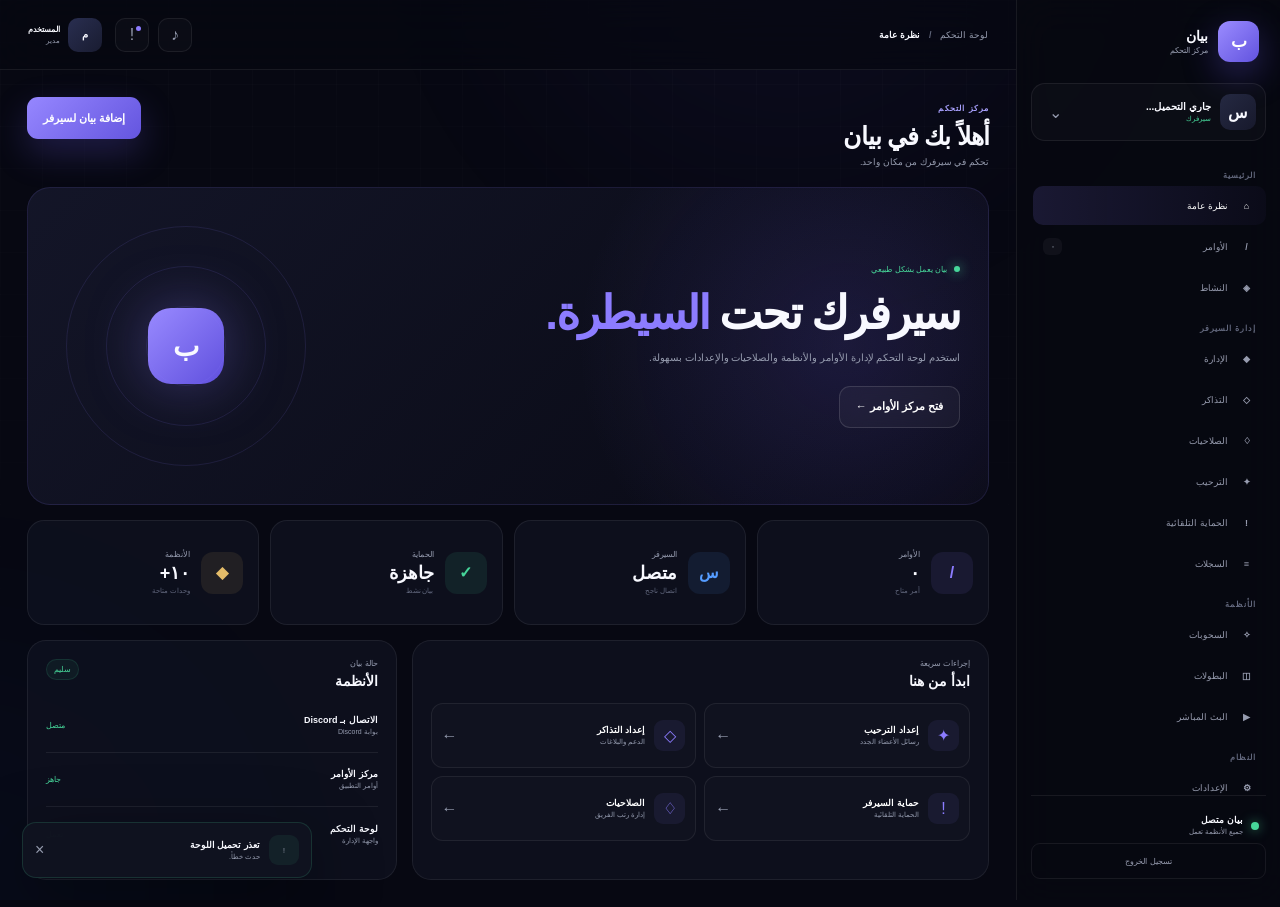
==== dashboard.html @ 61f43eab "Add files via upload" ====
<!DOCTYPE html>
<html lang="ar" dir="rtl">
<head>
    <meta charset="UTF-8">

    <meta
        name="viewport"
        content="width=device-width, initial-scale=1.0"
    >

    <title>لوحة بيان</title>

    <link rel="stylesheet" href="/style.css">

    <script src="/dashboard.js" defer></script>
</head>

<body class="dashboard-page">

    <div class="dashboard-background">
        <div class="dashboard-glow glow-one"></div>
        <div class="dashboard-glow glow-two"></div>
    </div>


    <div class="dashboard-layout">

        <!-- Sidebar -->
        <aside class="dashboard-sidebar">

            <div class="dashboard-brand">

                <div class="brand-logo">
                    ب
                </div>

                <div>
                    <strong>بيان</strong>
                    <span>مركز التحكم</span>
                </div>

            </div>


            <!-- السيرفر -->
            <div class="server-picker">

                <div class="server-avatar">
                    س
                </div>

                <div class="server-picker-text">

                    <strong id="serverName">
                        جاري التحميل...
                    </strong>

                    <span>
                        سيرفرك
                    </span>

                </div>

                <button
                    class="picker-arrow"
                    type="button"
                    data-sound="soft"
                >
                    ⌄
                </button>

            </div>


            <nav class="dashboard-nav">

                <div class="nav-title">
                    الرئيسية
                </div>

                <button
                    class="dash-nav-link active"
                    data-section="overview"
                    data-sound="soft"
                >
                    <span class="dash-nav-icon">⌂</span>
                    <span>نظرة عامة</span>
                </button>

                <button
                    class="dash-nav-link"
                    data-section="commands"
                    data-sound="soft"
                >
                    <span class="dash-nav-icon">/</span>
                    <span>الأوامر</span>
                    <b id="commandCountBadge">٠</b>
                </button>

                <button
                    class="dash-nav-link"
                    data-section="activity"
                    data-sound="soft"
                >
                    <span class="dash-nav-icon">◈</span>
                    <span>النشاط</span>
                </button>


                <div class="nav-title">
                    إدارة السيرفر
                </div>

                <button
                    class="dash-nav-link"
                    data-section="moderation"
                    data-sound="soft"
                >
                    <span class="dash-nav-icon">◆</span>
                    <span>الإدارة</span>
                </button>

                <button
                    class="dash-nav-link"
                    data-section="tickets"
                    data-sound="soft"
                >
                    <span class="dash-nav-icon">◇</span>
                    <span>التذاكر</span>
                </button>

                <button
                    class="dash-nav-link"
                    data-section="permissions"
                    data-sound="soft"
                >
                    <span class="dash-nav-icon">♢</span>
                    <span>الصلاحيات</span>
                </button>

                <button
                    class="dash-nav-link"
                    data-section="welcome"
                    data-sound="soft"
                >
                    <span class="dash-nav-icon">✦</span>
                    <span>الترحيب</span>
                </button>

                <button
                    class="dash-nav-link"
                    data-section="automod"
                    data-sound="soft"
                >
                    <span class="dash-nav-icon">!</span>
                    <span>الحماية التلقائية</span>
                </button>

                <button
                    class="dash-nav-link"
                    data-section="logs"
                    data-sound="soft"
                >
                    <span class="dash-nav-icon">≡</span>
                    <span>السجلات</span>
                </button>


                <div class="nav-title">
                    الأنظمة
                </div>

                <button
                    class="dash-nav-link"
                    data-section="giveaways"
                    data-sound="soft"
                >
                    <span class="dash-nav-icon">✧</span>
                    <span>السحوبات</span>
                </button>

                <button
                    class="dash-nav-link"
                    data-section="tournaments"
                    data-sound="soft"
                >
                    <span class="dash-nav-icon">◫</span>
                    <span>البطولات</span>
                </button>

                <button
                    class="dash-nav-link"
                    data-section="streaming"
                    data-sound="soft"
                >
                    <span class="dash-nav-icon">▶</span>
                    <span>البث المباشر</span>
                </button>


                <div class="nav-title">
                    النظام
                </div>

                <button
                    class="dash-nav-link"
                    data-section="settings"
                    data-sound="soft"
                >
                    <span class="dash-nav-icon">⚙</span>
                    <span>الإعدادات</span>
                </button>

                <button
                    class="dash-nav-link"
                    data-section="audit"
                    data-sound="soft"
                >
                    <span class="dash-nav-icon">▤</span>
                    <span>سجل التدقيق</span>
                </button>

            </nav>


            <div class="sidebar-bottom">

                <div class="bot-status-card">

                    <span class="status-pulse"></span>

                    <div>
                        <strong>
                            بيان متصل
                        </strong>

                        <span>
                            جميع الأنظمة تعمل
                        </span>
                    </div>

                </div>

                <a
                    href="/logout"
                    class="logout-link"
                    data-sound="soft"
                >
                    تسجيل الخروج
                </a>

            </div>

        </aside>


        <!-- Main -->
        <main class="dashboard-main">

            <!-- Topbar -->
            <header class="dashboard-topbar">

                <div class="mobile-title">

                    <div class="brand-logo">
                        ب
                    </div>

                    <strong>
                        بيان
                    </strong>

                </div>

                <div class="topbar-breadcrumb">

                    <span>
                        لوحة التحكم
                    </span>

                    <b>/</b>

                    <strong id="breadcrumbText">
                        نظرة عامة
                    </strong>

                </div>

                <div class="topbar-right">

                    <button
                        class="topbar-icon"
                        type="button"
                        id="soundToggle"
                        data-sound="soft"
                        title="الصوت"
                    >
                        ♪
                    </button>

                    <button
                        class="topbar-icon"
                        type="button"
                        data-sound="soft"
                    >
                        !
                        <i></i>
                    </button>

                    <div class="user-mini">

                        <div
                            class="user-avatar"
                            id="userAvatar"
                        >
                            م
                        </div>

                        <div>
                            <strong id="userName">
                                المستخدم
                            </strong>

                            <span>
                                مدير
                            </span>
                        </div>

                    </div>

                </div>

            </header>


            <!-- محتوى -->
            <div class="dashboard-content">


                <!-- =========================
                     نظرة عامة
                ========================== -->

                <section
                    class="dash-section active"
                    id="section-overview"
                >

                    <div class="section-top-row">

                        <div>

                            <span class="page-kicker">
                                مركز التحكم
                            </span>

                            <h1>
                                أهلاً بك في بيان
                            </h1>

                            <p>
                                تحكم في سيرفرك من مكان واحد.
                            </p>

                        </div>

                        <a
                            href="/add-bot"
                            class="button button-primary"
                            data-sound="success"
                        >
                            إضافة بيان لسيرفر
                        </a>

                    </div>


                    <div class="overview-hero">

                        <div class="overview-hero-copy">

                            <div class="online-label">
                                <span></span>
                                بيان يعمل بشكل طبيعي
                            </div>

                            <h2>
                                سيرفرك تحت
                                <span>السيطرة.</span>
                            </h2>

                            <p>
                                استخدم لوحة التحكم لإدارة
                                الأوامر والأنظمة والصلاحيات
                                والإعدادات بسهولة.
                            </p>

                            <button
                                class="button button-glass"
                                data-section-target="commands"
                                data-sound="soft"
                            >
                                فتح مركز الأوامر
                                ←
                            </button>

                        </div>

                        <div class="overview-core">

                            <div class="core-ring ring-a"></div>
                            <div class="core-ring ring-b"></div>
                            <div class="core-ring ring-c"></div>

                            <div class="core-logo">
                                ب
                            </div>

                        </div>

                    </div>


                    <div class="stats-cards">

                        <div class="dash-stat-card">

                            <div class="stat-card-icon purple">
                                /
                            </div>

                            <div>
                                <span>
                                    الأوامر
                                </span>

                                <strong id="overviewCommandCount">
                                    ٠
                                </strong>

                                <small>
                                    أمر متاح
                                </small>
                            </div>

                        </div>

                        <div class="dash-stat-card">

                            <div class="stat-card-icon blue">
                                س
                            </div>

                            <div>
                                <span>
                                    السيرفر
                                </span>

                                <strong>
                                    متصل
                                </strong>

                                <small>
                                    اتصال ناجح
                                </small>
                            </div>

                        </div>

                        <div class="dash-stat-card">

                            <div class="stat-card-icon green">
                                ✓
                            </div>

                            <div>
                                <span>
                                    الحماية
                                </span>

                                <strong>
                                    جاهزة
                                </strong>

                                <small>
                                    بيان نشط
                                </small>
                            </div>

                        </div>

                        <div class="dash-stat-card">

                            <div class="stat-card-icon gold">
                                ◆
                            </div>

                            <div>
                                <span>
                                    الأنظمة
                                </span>

                                <strong>
                                    ١٠+
                                </strong>

                                <small>
                                    وحدات متاحة
                                </small>
                            </div>

                        </div>

                    </div>


                    <div class="dashboard-two-column">

                        <div class="dash-panel">

                            <div class="panel-title-row">

                                <div>
                                    <span>
                                        إجراءات سريعة
                                    </span>

                                    <h3>
                                        ابدأ من هنا
                                    </h3>
                                </div>

                            </div>

                            <div class="quick-action-grid">

                                <button
                                    class="quick-action"
                                    data-section-target="welcome"
                                    data-sound="soft"
                                >
                                    <span>✦</span>

                                    <div>
                                        <strong>
                                            إعداد الترحيب
                                        </strong>

                                        <small>
                                            رسائل الأعضاء الجدد
                                        </small>
                                    </div>

                                    <b>←</b>
                                </button>

                                <button
                                    class="quick-action"
                                    data-section-target="tickets"
                                    data-sound="soft"
                                >
                                    <span>◇</span>

                                    <div>
                                        <strong>
                                            إعداد التذاكر
                                        </strong>

                                        <small>
                                            الدعم والبلاغات
                                        </small>
                                    </div>

                                    <b>←</b>
                                </button>

                                <button
                                    class="quick-action"
                                    data-section-target="automod"
                                    data-sound="soft"
                                >
                                    <span>!</span>

                                    <div>
                                        <strong>
                                            حماية السيرفر
                                        </strong>

                                        <small>
                                            الحماية التلقائية
                                        </small>
                                    </div>

                                    <b>←</b>
                                </button>

                                <button
                                    class="quick-action"
                                    data-section-target="permissions"
                                    data-sound="soft"
                                >
                                    <span>♢</span>

                                    <div>
                                        <strong>
                                            الصلاحيات
                                        </strong>

                                        <small>
                                            إدارة رتب الفريق
                                        </small>
                                    </div>

                                    <b>←</b>
                                </button>

                            </div>

                        </div>


                        <div class="dash-panel">

                            <div class="panel-title-row">

                                <div>
                                    <span>
                                        حالة بيان
                                    </span>

                                    <h3>
                                        الأنظمة
                                    </h3>
                                </div>

                                <span class="healthy-badge">
                                    سليم
                                </span>

                            </div>

                            <div class="health-list">

                                <div class="health-item">

                                    <div>
                                        <strong>
                                            الاتصال بـ Discord
                                        </strong>

                                        <small>
                                            بوابة Discord
                                        </small>
                                    </div>

                                    <span>
                                        متصل
                                    </span>

                                </div>

                                <div class="health-item">

                                    <div>
                                        <strong>
                                            مركز الأوامر
                                        </strong>

                                        <small>
                                            أوامر التطبيق
                                        </small>
                                    </div>

                                    <span>
                                        جاهز
                                    </span>

                                </div>

                                <div class="health-item">

                                    <div>
                                        <strong>
                                            لوحة التحكم
                                        </strong>

                                        <small>
                                            واجهة الإدارة
                                        </small>
                                    </div>

                                    <span>
                                        تعمل
                                    </span>

                                </div>

                            </div>

                        </div>

                    </div>

                </section>


                <!-- =========================
                     الأوامر
                ========================== -->

                <section
                    class="dash-section"
                    id="section-commands"
                >

                    <div class="section-top-row">

                        <div>
                            <span class="page-kicker">
                                مركز الأوامر
                            </span>

                            <h1>
                                أوامر Discord
                            </h1>

                            <p>
                                فعّل أو عطّل الأوامر وحدد من يستطيع استخدامها.
                            </p>
                        </div>

                    </div>


                    <div class="commands-toolbar">

                        <div class="dashboard-search">

                            <span>⌕</span>

                            <input
                                id="commandSearch"
                                type="search"
                                placeholder="ابحث عن أمر أو اسم..."
                            >

                            <kbd>
                                Ctrl K
                            </kbd>

                        </div>

                        <div class="command-filters">

                            <button
                                class="command-filter-btn active"
                                data-command-filter="الكل"
                                data-sound="soft"
                            >
                                الكل
                            </button>

                            <button
                                class="command-filter-btn"
                                data-command-filter="الإدارة"
                                data-sound="soft"
                            >
                                الإدارة
                            </button>

                            <button
                                class="command-filter-btn"
                                data-command-filter="التذاكر"
                                data-sound="soft"
                            >
                                التذاكر
                            </button>

                            <button
                                class="command-filter-btn"
                                data-command-filter="الأدوات"
                                data-sound="soft"
                            >
                                الأدوات
                            </button>

                            <button
                                class="command-filter-btn"
                                data-command-filter="الإعداد"
                                data-sound="soft"
                            >
                                الإعداد
                            </button>

                        </div>

                    </div>


                    <div
                        class="command-grid-large"
                        id="commandGrid"
                    >

                        <!-- JavaScript يملأ الأوامر -->

                    </div>

                </section>


                <!-- =========================
                     النشاط
                ========================== -->

                <section
                    class="dash-section"
                    id="section-activity"
                >

                    <div class="section-top-row">

                        <div>
                            <span class="page-kicker">
                                مراقبة
                            </span>

                            <h1>
                                النشاط الأخير
                            </h1>

                            <p>
                                آخر العمليات التي تم تنفيذها.
                            </p>
                        </div>

                    </div>

                    <div class="dash-panel activity-panel">

                        <div class="activity-row">
                            <span class="activity-symbol purple">/</span>

                            <div>
                                <strong>
                                    تم فتح مركز الأوامر
                                </strong>

                                <small>
                                    منذ لحظات
                                </small>
                            </div>
                        </div>

                        <div class="activity-row">
                            <span class="activity-symbol blue">س</span>

                            <div>
                                <strong>
                                    تم الاتصال بالسيرفر
                                </strong>

                                <small>
                                    منذ لحظات
                                </small>
                            </div>
                        </div>

                        <div class="activity-row">
                            <span class="activity-symbol green">✓</span>

                            <div>
                                <strong>
                                    نظام الحماية جاهز
                                </strong>

                                <small>
                                    اليوم
                                </small>
                            </div>
                        </div>

                        <div class="activity-row">
                            <span class="activity-symbol gold">◆</span>

                            <div>
                                <strong>
                                    لوحة بيان جاهزة
                                </strong>

                                <small>
                                    اليوم
                                </small>
                            </div>
                        </div>

                    </div>

                </section>


                <!-- =========================
                     الإدارة
                ========================== -->

                <section
                    class="dash-section"
                    id="section-moderation"
                >

                    <div class="section-top-row">

                        <div>
                            <span class="page-kicker">
                                الإدارة
                            </span>

                            <h1>
                                إعدادات الإدارة
                            </h1>

                            <p>
                                تحكم في نظام الإدارة وأوامر المشرفين.
                            </p>
                        </div>

                    </div>

                    <div class="settings-grid">

                        <div class="dash-panel settings-card">

                            <div class="settings-card-icon">
                                ◆
                            </div>

                            <h3>
                                نظام الإدارة
                            </h3>

                            <p>
                                تشغيل أنظمة الإدارة الأساسية.
                            </p>

                            <label class="big-toggle">

                                <input
                                    type="checkbox"
                                    id="moderationEnabled"
                                    checked
                                >

                                <span></span>

                            </label>

                        </div>

                        <div class="dash-panel settings-card">

                            <div class="settings-card-icon">
                                /
                            </div>

                            <h3>
                                أوامر المشرفين
                            </h3>

                            <p>
                                إدارة أوامر الحظر والطرد والتحذير.
                            </p>

                            <button
                                class="button button-secondary"
                                data-section-target="commands"
                                data-sound="soft"
                            >
                                إدارة الأوامر
                            </button>

                        </div>

                    </div>

                    <button
                        class="button button-primary save-settings"
                        data-save-section="moderation"
                        data-sound="success"
                    >
                        حفظ التغييرات
                    </button>

                </section>


                <!-- =========================
                     التذاكر
                ========================== -->

                <section
                    class="dash-section"
                    id="section-tickets"
                >

                    <div class="section-top-row">

                        <div>
                            <span class="page-kicker">
                                الدعم
                            </span>

                            <h1>
                                نظام التذاكر
                            </h1>

                            <p>
                                جهّز نظام الدعم والبلاغات والاستئناف.
                            </p>
                        </div>

                    </div>

                    <div class="settings-grid">

                        <div class="dash-panel form-panel">

                            <div class="form-panel-heading">
                                <h3>
                                    إعداد النظام
                                </h3>

                                <span>
                                    التذاكر
                                </span>
                            </div>

                            <label class="form-switch-row">
                                <span>
                                    تشغيل نظام التذاكر
                                </span>

                                <input
                                    type="checkbox"
                                    id="ticketsEnabled"
                                    checked
                                >
                            </label>

                            <label class="field-label">
                                معرف قسم التذاكر
                            </label>

                            <input
                                class="dark-input"
                                id="ticketCategoryId"
                                placeholder="أدخل معرف الفئة"
                            >

                            <label class="field-label">
                                معرف رتبة فريق الدعم
                            </label>

                            <input
                                class="dark-input"
                                id="ticketStaffRoleId"
                                placeholder="أدخل معرف الرتبة"
                            >

                            <button
                                class="button button-primary full-width save-settings"
                                data-save-section="tickets"
                                data-sound="success"
                            >
                                حفظ إعدادات التذاكر
                            </button>

                        </div>

                        <div class="dash-panel ticket-preview">

                            <span class="section-label">
                                المعاينة
                            </span>

                            <h3>
                                لوحة الدعم
                            </h3>

                            <div class="ticket-preview-buttons">

                                <button
                                    class="ticket-preview-button"
                                    data-sound="soft"
                                >
                                    دعم
                                </button>

                                <button
                                    class="ticket-preview-button"
                                    data-sound="soft"
                                >
                                    بلاغ
                                </button>

                                <button
                                    class="ticket-preview-button"
                                    data-sound="soft"
                                >
                                    استئناف
                                </button>

                            </div>

                        </div>

                    </div>

                </section>


                <!-- =========================
                     الصلاحيات
                ========================== -->

                <section
                    class="dash-section"
                    id="section-permissions"
                >

                    <div class="section-top-row">

                        <div>
                            <span class="page-kicker">
                                التحكم
                            </span>

                            <h1>
                                الصلاحيات
                            </h1>

                            <p>
                                حدد من يمكنه استخدام أنظمة بيان.
                            </p>
                        </div>

                    </div>

                    <div class="permission-grid">

                        <div class="permission-card">

                            <div class="permission-card-top">
                                <span>الإدارة</span>
                                <i>◆</i>
                            </div>

                            <p>
                                أوامر الحظر والطرد والتقييد والتحذير.
                            </p>

                            <button
                                class="permission-button"
                                data-sound="soft"
                            >
                                اختيار الرتبة
                            </button>

                        </div>

                        <div class="permission-card">

                            <div class="permission-card-top">
                                <span>التذاكر</span>
                                <i>◇</i>
                            </div>

                            <p>
                                استلام وإغلاق وإدارة التذاكر.
                            </p>

                            <button
                                class="permission-button"
                                data-sound="soft"
                            >
                                اختيار الرتبة
                            </button>

                        </div>

                        <div class="permission-card">

                            <div class="permission-card-top">
                                <span>السحوبات</span>
                                <i>✧</i>
                            </div>

                            <p>
                                إدارة السحوبات والمسابقات.
                            </p>

                            <button
                                class="permission-button"
                                data-sound="soft"
                            >
                                اختيار الرتبة
                            </button>

                        </div>

                        <div class="permission-card">

                            <div class="permission-card-top">
                                <span>البطولات</span>
                                <i>◫</i>
                            </div>

                            <p>
                                إنشاء وإدارة البطولات.
                            </p>

                            <button
                                class="permission-button"
                                data-sound="soft"
                            >
                                اختيار الرتبة
                            </button>

                        </div>

                    </div>

                </section>


                <!-- =========================
                     الترحيب
                ========================== -->

                <section
                    class="dash-section"
                    id="section-welcome"
                >

                    <div class="section-top-row">

                        <div>
                            <span class="page-kicker">
                                الأعضاء
                            </span>

                            <h1>
                                الترحيب
                            </h1>

                            <p>
                                أنشئ رسالة جميلة للأعضاء الجدد.
                            </p>
                        </div>

                    </div>

                    <div class="dash-panel form-panel">

                        <label class="form-switch-row">

                            <span>
                                تشغيل الترحيب
                            </span>

                            <input
                                type="checkbox"
                                id="welcomeEnabled"
                            >

                        </label>

                        <label class="field-label">
                            معرف قناة الترحيب
                        </label>

                        <input
                            class="dark-input"
                            id="welcomeChannelId"
                            placeholder="أدخل معرف القناة"
                        >

                        <label class="field-label">
                            رسالة الترحيب
                        </label>

                        <textarea
                            class="dark-textarea"
                            id="welcomeMessage"
                            rows="5"
                        >مرحباً بك في السيرفر!</textarea>

                        <button
                            class="button button-primary save-settings"
                            data-save-section="welcome"
                            data-sound="success"
                        >
                            حفظ الترحيب
                        </button>

                    </div>

                </section>


                <!-- =========================
                     AutoMod
                ========================== -->

                <section
                    class="dash-section"
                    id="section-automod"
                >

                    <div class="section-top-row">

                        <div>
                            <span class="page-kicker">
                                الحماية
                            </span>

                            <h1>
                                الحماية التلقائية
                            </h1>

                            <p>
                                حافظ على نظافة وأمان السيرفر.
                            </p>
                        </div>

                    </div>

                    <div class="protection-grid">

                        <div class="protection-card">

                            <div class="protection-icon">
                                !
                            </div>

                            <div>
                                <strong>
                                    الحماية التلقائية
                                </strong>

                                <span>
                                    النظام الرئيسي
                                </span>
                            </div>

                            <label class="big-toggle">
                                <input
                                    type="checkbox"
                                    id="automodEnabled"
                                >
                                <span></span>
                            </label>

                        </div>

                        <div class="protection-card">

                            <div class="protection-icon">
                                ≋
                            </div>

                            <div>
                                <strong>
                                    مكافحة السبام
                                </strong>

                                <span>
                                    رسائل متكررة
                                </span>
                            </div>

                            <label class="big-toggle">
                                <input type="checkbox">
                                <span></span>
                            </label>

                        </div>

                        <div class="protection-card">

                            <div class="protection-icon">
                                #
                            </div>

                            <div>
                                <strong>
                                    مكافحة الروابط
                                </strong>

                                <span>
                                    الروابط غير المرغوبة
                                </span>
                            </div>

                            <label class="big-toggle">
                                <input type="checkbox">
                                <span></span>
                            </label>

                        </div>

                    </div>

                    <button
                        class="button button-primary save-settings"
                        data-save-section="automod"
                        data-sound="success"
                    >
                        حفظ إعدادات الحماية
                    </button>

                </section>


                <!-- =========================
                     السجلات
                ========================== -->

                <section
                    class="dash-section"
                    id="section-logs"
                >

                    <div class="section-top-row">

                        <div>
                            <span class="page-kicker">
                                المراقبة
                            </span>

                            <h1>
                                السجلات
                            </h1>

                            <p>
                                اختر أين يتم إرسال أحداث السيرفر.
                            </p>
                        </div>

                    </div>

                    <div class="dash-panel form-panel">

                        <label class="form-switch-row">

                            <span>
                                تشغيل السجلات
                            </span>

                            <input
                                type="checkbox"
                                id="logsEnabled"
                            >

                        </label>

                        <label class="field-label">
                            معرف قناة السجلات
                        </label>

                        <input
                            class="dark-input"
                            id="logsChannelId"
                            placeholder="أدخل معرف القناة"
                        >

                        <button
                            class="button button-primary save-settings"
                            data-save-section="logs"
                            data-sound="success"
                        >
                            حفظ إعدادات السجلات
                        </button>

                    </div>

                </section>


                <!-- =========================
                     السحوبات
                ========================== -->

                <section
                    class="dash-section"
                    id="section-giveaways"
                >

                    <div class="section-top-row">

                        <div>
                            <span class="page-kicker">
                                المسابقات
                            </span>

                            <h1>
                                السحوبات
                            </h1>

                            <p>
                                إدارة نظام السحوبات من مكان واحد.
                            </p>
                        </div>

                        <button
                            class="button button-primary"
                            data-sound="success"
                        >
                            إنشاء سحب
                        </button>

                    </div>

                    <div class="empty-system-card">

                        <div class="empty-icon">
                            ✧
                        </div>

                        <h3>
                            لا توجد سحوبات حالية
                        </h3>

                        <p>
                            أنشئ أول سحب من زر إنشاء سحب.
                        </p>

                    </div>

                </section>


                <!-- =========================
                     البطولات
                ========================== -->

                <section
                    class="dash-section"
                    id="section-tournaments"
                >

                    <div class="section-top-row">

                        <div>
                            <span class="page-kicker">
                                المنافسات
                            </span>

                            <h1>
                                البطولات
                            </h1>

                            <p>
                                أنشئ البطولات وأدر اللاعبين والمباريات.
                            </p>

                        </div>

                        <button
                            class="button button-primary"
                            data-sound="success"
                        >
                            إنشاء بطولة
                        </button>

                    </div>

                    <div class="tournament-layout">

                        <div class="tournament-card">

                            <span>
                                قالب البطولة
                            </span>

                            <strong>
                                إقصاء مباشر
                            </strong>

                            <small>
                                مناسب للبطولات السريعة.
                            </small>

                        </div>

                        <div class="tournament-card">

                            <span>
                                اللاعبين
                            </span>

                            <strong>
                                ٠
                            </strong>

                            <small>
                                لم تبدأ بطولة حالياً.
                            </small>

                        </div>

                        <div class="tournament-card">

                            <span>
                                المباريات
                            </span>

                            <strong>
                                ٠
                            </strong>

                            <small>
                                لا توجد مباريات حالياً.
                            </small>

                        </div>

                    </div>

                </section>


                <!-- =========================
                     Streaming
                ========================== -->

                <section
                    class="dash-section"
                    id="section-streaming"
                >

                    <div class="section-top-row">

                        <div>
                            <span class="page-kicker">
                                البث المباشر
                            </span>

                            <h1>
                                قنوات البث
                            </h1>

                            <p>
                                أضف القنوات التي تريد مراقبتها.
                            </p>
                        </div>

                    </div>

                    <div class="stream-platform-grid">

                        <button
                            class="stream-platform"
                            data-platform="twitch"
                            data-sound="soft"
                        >
                            <strong>
                                تويتش
                            </strong>

                            <span>
                                Twitch
                            </span>
                        </button>

                        <button
                            class="stream-platform"
                            data-platform="youtube"
                            data-sound="soft"
                        >
                            <strong>
                                يوتيوب
                            </strong>

                            <span>
                                YouTube
                            </span>
                        </button>

                        <button
                            class="stream-platform"
                            data-platform="tiktok"
                            data-sound="soft"
                        >
                            <strong>
                                تيك توك
                            </strong>

                            <span>
                                TikTok
                            </span>
                        </button>

                        <button
                            class="stream-platform"
                            data-platform="kick"
                            data-sound="soft"
                        >
                            <strong>
                                كيك
                            </strong>

                            <span>
                                Kick
                            </span>
                        </button>

                    </div>

                    <div class="dash-panel form-panel">

                        <label class="field-label">
                            المنصة
                        </label>

                        <select
                            class="dark-input"
                            id="streamPlatform"
                        >
                            <option value="twitch">
                                تويتش
                            </option>

                            <option value="youtube">
                                يوتيوب
                            </option>

                            <option value="tiktok">
                                تيك توك
                            </option>

                            <option value="kick">
                                كيك
                            </option>
                        </select>

                        <label class="field-label">
                            اسم القناة
                        </label>

                        <input
                            class="dark-input"
                            id="streamUsername"
                            placeholder="اسم الحساب"
                        >

                        <button
                            class="button button-primary"
                            id="saveStream"
                            data-sound="success"
                        >
                            إضافة قناة
                        </button>

                        <div
                            class="stream-list"
                            id="streamList"
                        >
                        </div>

                    </div>

                </section>


                <!-- =========================
                     Settings
                ========================== -->

                <section
                    class="dash-section"
                    id="section-settings"
                >

                    <div class="section-top-row">

                        <div>
                            <span class="page-kicker">
                                النظام
                            </span>

                            <h1>
                                إعدادات السيرفر
                            </h1>

                            <p>
                                إعدادات عامة خاصة بسيرفرك.
                            </p>

                        </div>

                    </div>

                    <div class="dash-panel form-panel">

                        <label class="field-label">
                            لغة لوحة التحكم
                        </label>

                        <select class="dark-input">

                            <option selected>
                                العربية
                            </option>

                        </select>

                        <label class="field-label">
                            اسم السيرفر
                        </label>

                        <input
                            class="dark-input"
                            id="settingsServerName"
                            placeholder="اسم السيرفر"
                        >

                        <button
                            class="button button-primary"
                            id="saveGeneral"
                            data-sound="success"
                        >
                            حفظ الإعدادات
                        </button>

                    </div>

                </section>


                <!-- =========================
                     Audit
                ========================== -->

                <section
                    class="dash-section"
                    id="section-audit"
                >

                    <div class="section-top-row">

                        <div>
                            <span class="page-kicker">
                                أمان
                            </span>

                            <h1>
                                سجل التدقيق
                            </h1>

                            <p>
                                سجل تغييرات لوحة التحكم.
                            </p>

                        </div>

                    </div>

                    <div class="dash-panel audit-panel">

                        <div class="audit-row">

                            <span class="audit-icon">
                                /
                            </span>

                            <div>
                                <strong>
                                    تم تحميل مركز الأوامر
                                </strong>

                                <small>
                                    المستخدم الحالي · الآن
                                </small>
                            </div>

                        </div>

                        <div class="audit-row">

                            <span class="audit-icon">
                                ✓
                            </span>

                            <div>
                                <strong>
                                    تم فتح لوحة التحكم
                                </strong>

                                <small>
                                    المستخدم الحالي · اليوم
                                </small>
                            </div>

                        </div>

                    </div>

                </section>


            </div>

        </main>

    </div>


    <!-- إشعار -->
    <div
        class="toast"
        id="toast"
    >
        <span class="toast-icon">✓</span>

        <div>
            <strong id="toastTitle">
                تم الحفظ
            </strong>

            <span id="toastMessage">
                تم حفظ الإعدادات بنجاح.
            </span>
        </div>

        <button
            id="toastClose"
            data-sound="soft"
        >
            ×
        </button>

    </div>

</body>
</html>
---- style.css ----
:root {
    --bg: #060710;
    --bg-2: #090b16;

    --panel: rgba(15, 17, 31, 0.84);
    --panel-2: rgba(20, 22, 39, 0.94);

    --border: rgba(255,255,255,0.07);
    --border-strong: rgba(255,255,255,0.13);

    --text: #f8f9ff;
    --muted: #969caf;
    --muted-2: #62687d;

    --purple: #8c7cff;
    --purple-2: #6758e9;
    --blue: #559cff;
    --green: #47d69a;
    --gold: #e4bc69;
    --danger: #ff7187;

    --radius-small: 10px;
    --radius: 16px;
    --radius-large: 24px;

    --shadow:
        0 30px 90px rgba(0,0,0,.35);

    --transition:
        180ms cubic-bezier(.2,.8,.2,1);
}


/* =========================================================
   RESET
========================================================= */

* {
    box-sizing: border-box;
    margin: 0;
    padding: 0;
}

html {
    scroll-behavior: smooth;
}

body {
    min-height: 100vh;
    background:
        radial-gradient(
            circle at 15% 15%,
            rgba(113,91,240,.13),
            transparent 32%
        ),
        radial-gradient(
            circle at 90% 30%,
            rgba(61,129,255,.09),
            transparent 28%
        ),
        var(--bg);

    color: var(--text);

    font-family:
        Arial,
        "Segoe UI",
        Tahoma,
        sans-serif;

    overflow-x: hidden;
}

button,
input,
textarea,
select {
    font: inherit;
}

button {
    border: 0;
    cursor: pointer;
}

a {
    text-decoration: none;
    color: inherit;
}

img {
    max-width: 100%;
}


/* =========================================================
   GLOBAL BACKGROUND
========================================================= */

body::before {
    content: "";

    position: fixed;
    inset: 0;

    pointer-events: none;

    background:
        linear-gradient(
            rgba(255,255,255,.014) 1px,
            transparent 1px
        ),
        linear-gradient(
            90deg,
            rgba(255,255,255,.014) 1px,
            transparent 1px
        );

    background-size: 42px 42px;

    mask-image:
        linear-gradient(
            to bottom,
            black,
            transparent 85%
        );
}

.ambient {
    position: fixed;

    width: 500px;
    height: 500px;

    border-radius: 50%;

    filter: blur(100px);

    pointer-events: none;

    opacity: .35;

    animation:
        ambientFloat 12s ease-in-out infinite;
}

.ambient-one {
    top: -250px;
    right: 8%;

    background:
        rgba(117, 95, 255, .18);
}

.ambient-two {
    left: -250px;
    top: 35%;

    background:
        rgba(61, 129, 255, .12);

    animation-delay: -4s;
}

.ambient-three {
    right: 25%;
    bottom: -300px;

    background:
        rgba(169, 103, 255, .12);

    animation-delay: -8s;
}

@keyframes ambientFloat {

    0%,
    100% {
        transform:
            translate3d(0,0,0)
            scale(1);
    }

    50% {
        transform:
            translate3d(30px,-20px,0)
            scale(1.08);
    }
}


/* =========================================================
   BUTTONS
========================================================= */

.button {
    min-height: 42px;

    display: inline-flex;

    align-items: center;
    justify-content: center;

    gap: 9px;

    padding:
        0 16px;

    border-radius:
        11px;

    font-size: 11px;
    font-weight: 700;

    transition:
        transform var(--transition),
        box-shadow var(--transition),
        border-color var(--transition),
        background var(--transition);
}

.button:hover {
    transform:
        translateY(-2px);
}

.button:active {
    transform:
        translateY(0)
        scale(.98);
}

.button-primary {
    color: white;

    background:
        linear-gradient(
            135deg,
            #9687ff,
            #6455df
        );

    box-shadow:
        0 14px 35px
        rgba(107, 90, 230, .25);
}

.button-primary:hover {
    box-shadow:
        0 18px 45px
        rgba(107, 90, 230, .38);
}

.button-glass {
    color: white;

    background:
        rgba(255,255,255,.035);

    border:
        1px solid var(--border-strong);

    backdrop-filter:
        blur(12px);
}

.button-secondary {
    color: white;

    background:
        rgba(255,255,255,.045);

    border:
        1px solid var(--border);
}

.button-large {
    min-height: 50px;
    padding: 0 21px;
}

.button-small {
    min-height: 36px;
    padding: 0 13px;
}


/* =========================================================
   LANDING HEADER
========================================================= */

.site-header {
    position:
        sticky;

    top: 0;

    z-index: 100;

    border-bottom:
        1px solid var(--border);

    background:
        rgba(6,7,16,.66);

    backdrop-filter:
        blur(22px);
}

.site-header-inner {
    width:
        min(1260px, calc(100% - 40px));

    min-height: 76px;

    margin:
        auto;

    display:
        flex;

    align-items:
        center;

    justify-content:
        space-between;
}

.brand {
    display:
        flex;

    align-items:
        center;

    gap: 11px;
}

.brand-logo {
    width: 41px;
    height: 41px;

    display: grid;

    place-items:
        center;

    border-radius:
        12px;

    font-weight:
        800;

    font-size:
        17px;

    color:
        white;

    background:
        linear-gradient(
            135deg,
            #9b8cff,
            #6253df
        );

    box-shadow:
        0 12px 35px
        rgba(103,88,233,.35);
}

.brand-text {
    display:
        flex;

    flex-direction:
        column;
}

.brand-text strong {
    font-size:
        15px;
}

.brand-text span {
    color:
        var(--muted);

    font-size:
        9px;

    margin-top:
        2px;
}

.main-nav {
    display:
        flex;

    align-items:
        center;

    gap:
        26px;

    color:
        var(--muted);

    font-size:
        10px;
}

.main-nav a {
    transition:
        color var(--transition);
}

.main-nav a:hover {
    color:
        white;
}

.header-actions {
    display:
        flex;

    align-items:
        center;

    gap:
        9px;
}

.header-login {
    color:
        var(--muted);

    font-size:
        10px;

    transition:
        color var(--transition);
}

.header-login:hover {
    color:
        white;
}


/* =========================================================
   HERO
========================================================= */

.hero-section {
    width:
        min(1260px, calc(100% - 40px));

    min-height:
        650px;

    margin:
        25px auto 0;

    display:
        grid;

    grid-template-columns:
        1fr 0.95fr;

    align-items:
        center;

    gap:
        50px;

    position:
        relative;
}

.hero-content {
    position:
        relative;

    z-index:
        2;
}

.hero-badge {
    width:
        fit-content;

    display:
        flex;

    align-items:
        center;

    gap:
        8px;

    padding:
        7px 10px;

    border:
        1px solid
        rgba(139,124,255,.16);

    border-radius:
        999px;

    background:
        rgba(139,124,255,.055);

    color:
        #bdb6ff;

    font-size:
        9px;
}

.pulse-dot {
    width:
        6px;

    height:
        6px;

    border-radius:
        50%;

    background:
        var(--green);

    box-shadow:
        0 0 15px
        rgba(71,214,154,.8);

    animation:
        pulse 1.9s infinite;
}

@keyframes pulse {

    0%,
    100% {
        box-shadow:
            0 0 5px
            rgba(71,214,154,.6);
    }

    50% {
        box-shadow:
            0 0 20px
            rgba(71,214,154,.9);
    }
}

.hero-title {
    margin-top:
        18px;

    max-width:
        700px;

    font-size:
        clamp(43px, 6vw, 72px);

    line-height:
        .98;

    letter-spacing:
        -.055em;
}

.hero-title span {
    display:
        block;

    margin-top:
        6px;

    background:
        linear-gradient(
            100deg,
            white,
            #9a8cff 52%,
            #6fa0ff
        );

    -webkit-background-clip:
        text;

    background-clip:
        text;

    color:
        transparent;
}

.hero-description {
    max-width:
        640px;

    margin-top:
        20px;

    color:
        var(--muted);

    font-size:
        13px;

    line-height:
        1.9;
}

.hero-actions {
    display:
        flex;

    flex-wrap:
        wrap;

    gap:
        10px;

    margin-top:
        28px;
}

.hero-trust {
    display:
        flex;

    align-items:
        center;

    gap:
        17px;

    margin-top:
        28px;
}

.trust-item {
    display:
        flex;

    flex-direction:
        column;

    gap:
        3px;
}

.trust-item strong {
    font-size:
        11px;
}

.trust-item span {
    color:
        var(--muted);

    font-size:
        8px;
}

.trust-divider {
    width:
        1px;

    height:
        28px;

    background:
        var(--border);
}


/* =========================================================
   HERO INTERFACE
========================================================= */

.hero-interface {
    position:
        relative;

    z-index:
        2;
}

.interface-window {
    overflow:
        hidden;

    border:
        1px solid
        rgba(255,255,255,.095);

    border-radius:
        24px;

    background:
        linear-gradient(
            145deg,
            rgba(24,26,45,.92),
            rgba(10,11,22,.94)
        );

    box-shadow:
        0 40px 120px
        rgba(0,0,0,.48),

        0 0 80px
        rgba(108,92,231,.08);

    transform:
        perspective(1000px)
        rotateY(-3deg)
        rotateX(2deg);

    animation:
        interfaceFloat 7s ease-in-out infinite;
}

@keyframes interfaceFloat {

    0%,
    100% {
        transform:
            perspective(1000px)
            rotateY(-3deg)
            rotateX(2deg)
            translateY(0);
    }

    50% {
        transform:
            perspective(1000px)
            rotateY(-3deg)
            rotateX(2deg)
            translateY(-9px);
    }
}

.window-top {
    height:
        46px;

    display:
        flex;

    align-items:
        center;

    justify-content:
        space-between;

    padding:
        0 14px;

    background:
        rgba(255,255,255,.018);

    border-bottom:
        1px solid var(--border);
}

.window-dots {
    display:
        flex;

    gap:
        5px;
}

.window-dots span {
    width:
        6px;

    height:
        6px;

    border-radius:
        50%;

    background:
        #303447;
}

.window-title {
    color:
        var(--muted);

    font-size:
        9px;
}

.window-live {
    color:
        var(--green);

    font-size:
        8px;
}

.window-body {
    min-height:
        390px;

    display:
        flex;
}

.mini-sidebar {
    width:
        62px;

    display:
        flex;

    flex-direction:
        column;

    align-items:
        center;

    padding:
        16px 0;

    gap:
        15px;

    border-left:
        1px solid var(--border);

    background:
        rgba(0,0,0,.09);
}

.mini-brand {
    width:
        30px;

    height:
        30px;

    border-radius:
        9px;

    display:
        grid;

    place-items:
        center;

    font-size:
        12px;

    font-weight:
        800;

    background:
        linear-gradient(
            135deg,
            #8f80ff,
            #6253df
        );
}

.mini-line {
    width:
        24px;

    height:
        7px;

    border-radius:
        99px;

    background:
        rgba(255,255,255,.06);
}

.mini-line.active {
    width:
        28px;

    background:
        rgba(139,124,255,.5);

    box-shadow:
        0 0 18px
        rgba(139,124,255,.2);
}

.mini-content {
    flex:
        1;

    padding:
        20px;
}

.mini-heading {
    display:
        flex;

    align-items:
        center;

    justify-content:
        space-between;
}

.mini-heading > div:first-child {
    display:
        flex;

    flex-direction:
        column;

    gap:
        5px;
}

.mini-heading span {
    color:
        var(--muted);

    font-size:
        8px;
}

.mini-heading strong {
    font-size:
        18px;
}

.mini-avatar {
    width:
        34px;

    height:
        34px;

    border-radius:
        10px;

    display:
        grid;

    place-items:
        center;

    font-size:
        10px;

    background:
        #20243a;
}

.mini-stats {
    display:
        grid;

    grid-template-columns:
        repeat(3,1fr);

    gap:
        8px;

    margin-top:
        18px;
}

.mini-stat {
    padding:
        12px;

    border:
        1px solid var(--border);

    border-radius:
        12px;

    background:
        rgba(255,255,255,.018);
}

.mini-stat span {
    display:
        block;

    color:
        var(--muted);

    font-size:
        7px;
}

.mini-stat strong {
    display:
        block;

    margin-top:
        5px;

    font-size:
        13px;
}

.mini-command-box {
    margin-top:
        10px;

    display:
        flex;

    align-items:
        center;

    justify-content:
        space-between;

    padding:
        14px;

    border:
        1px solid
        rgba(139,124,255,.15);

    border-radius:
        12px;

    background:
        rgba(139,124,255,.035);
}

.mini-command-box div:first-child {
    display:
        flex;

    flex-direction:
        column;

    gap:
        4px;
}

.mini-command-box span {
    color:
        var(--muted);

    font-size:
        7px;
}

.mini-command-box strong {
    color:
        white;

    font-size:
        12px;
}

.mini-toggle {
    width:
        31px;

    height:
        18px;

    border-radius:
        999px;

    background:
        #292d3c;

    padding:
        3px;
}

.mini-toggle span {
    display:
        block;

    width:
        12px;

    height:
        12px;

    border-radius:
        50%;

    background:
        white;
}

.mini-toggle.active {
    background:
        var(--purple);
}

.mini-toggle.active span {
    transform:
        translateX(13px);
}

.mini-bars {
    height:
        100px;

    display:
        flex;

    align-items:
        flex-end;

    gap:
        5px;

    margin-top:
        20px;

    padding:
        0 4px;
}

.mini-bars span {
    flex:
        1;

    border-radius:
        4px 4px 1px 1px;

    background:
        linear-gradient(
            to top,
            rgba(103,88,233,.28),
            rgba(139,124,255,.85)
        );
}


/* =========================================================
   NUMBERS
========================================================= */

.numbers-section {
    width:
        min(1260px, calc(100% - 40px));

    margin:
        0 auto;
}

.numbers-container {
    display:
        grid;

    grid-template-columns:
        repeat(4,1fr);

    border:
        1px solid var(--border);

    border-radius:
        18px;

    overflow:
        hidden;

    background:
        rgba(255,255,255,.018);
}

.number-card {
    min-height:
        92px;

    display:
        flex;

    flex-direction:
        column;

    align-items:
        center;

    justify-content:
        center;

    border-left:
        1px solid var(--border);
}

.number-card:last-child {
    border-left:
        0;
}

.number-card strong {
    font-size:
        22px;
}

.number-card span {
    margin-top:
        5px;

    color:
        var(--muted);

    font-size:
        8px;
}


/* =========================================================
   CONTENT SECTIONS
========================================================= */

.content-section {
    width:
        min(1260px, calc(100% - 40px));

    margin:
        110px auto 0;
}

.section-heading {
    max-width:
        660px;

    margin:
        0 auto 30px;

    text-align:
        center;
}

.section-label,
.page-kicker {
    color:
        #aaa2ff;

    font-size:
        8px;

    font-weight:
        800;

    letter-spacing:
        .14em;
}

.section-heading h2 {
    margin-top:
        8px;

    font-size:
        clamp(27px,4vw,42px);

    letter-spacing:
        -.04em;
}

.section-heading p {
    margin-top:
        9px;

    color:
        var(--muted);

    line-height:
        1.8;

    font-size:
        10px;
}


/* =========================================================
   FEATURES
========================================================= */

.feature-grid {
    display:
        grid;

    grid-template-columns:
        repeat(3,1fr);

    gap:
        11px;
}

.feature-card {
    min-height:
        185px;

    padding:
        19px;

    border:
        1px solid var(--border);

    border-radius:
        18px;

    background:
        linear-gradient(
            145deg,
            rgba(255,255,255,.026),
            rgba(255,255,255,.012)
        );

    transition:
        transform var(--transition),
        border-color var(--transition),
        background var(--transition);
}

.feature-card:hover {
    transform:
        translateY(-4px);

    border-color:
        rgba(139,124,255,.2);

    background:
        rgba(139,124,255,.035);
}

.feature-icon {
    width:
        39px;

    height:
        39px;

    display:
        grid;

    place-items:
        center;

    border-radius:
        11px;

    background:
        rgba(139,124,255,.08);

    color:
        var(--purple);

    font-weight:
        800;
}

.feature-card h3 {
    margin-top:
        16px;

    font-size:
        13px;
}

.feature-card p {
    margin-top:
        7px;

    color:
        var(--muted);

    font-size:
        9px;

    line-height:
        1.8;
}


/* =========================================================
   COMMAND SHOWCASE
========================================================= */

.command-preview {
    padding:
        18px;

    border:
        1px solid var(--border);

    border-radius:
        21px;

    background:
        rgba(255,255,255,.018);

    box-shadow:
        var(--shadow);
}

.command-preview-top {
    display:
        flex;

    gap:
        10px;

    align-items:
        center;
}

.search-demo {
    flex:
        1;

    height:
        40px;

    display:
        flex;

    align-items:
        center;

    gap:
        8px;

    padding:
        0 11px;

    border:
        1px solid var(--border);

    border-radius:
        10px;

    color:
        var(--muted);

    background:
        rgba(255,255,255,.02);

    font-size:
        9px;
}

.command-filter {
    min-height:
        36px;

    display:
        grid;

    place-items:
        center;

    padding:
        0 12px;

    border:
        1px solid
        rgba(139,124,255,.2);

    border-radius:
        9px;

    background:
        rgba(139,124,255,.08);

    color:
        #cbc5ff;

    font-size:
        9px;
}

.command-preview-grid {
    display:
        grid;

    grid-template-columns:
        repeat(3,1fr);

    gap:
        9px;

    margin-top:
        12px;
}

.command-demo-card {
    display:
        flex;

    align-items:
        center;

    gap:
        10px;

    min-height:
        78px;

    padding:
        13px;

    border:
        1px solid var(--border);

    border-radius:
        13px;

    background:
        rgba(255,255,255,.014);
}

.command-demo-icon {
    width:
        30px;

    height:
        30px;

    display:
        grid;

    place-items:
        center;

    border-radius:
        9px;

    color:
        var(--purple);

    background:
        rgba(139,124,255,.08);

    font-weight:
        800;
}

.command-demo-card div {
    flex:
        1;

    min-width:
        0;

    display:
        flex;

    flex-direction:
        column;

    gap:
        3px;
}

.command-demo-card strong {
    font-size:
        10px;
}

.command-demo-card span {
    color:
        var(--muted);

    font-size:
        8px;
}

.demo-active {
    width:
        7px;

    height:
        7px;

    border-radius:
        50%;

    background:
        var(--green);

    box-shadow:
        0 0 12px
        rgba(71,214,154,.7);
}


/* =========================================================
   PREVIEW BANNER
========================================================= */

.preview-banner {
    min-height:
        320px;

    position:
        relative;

    overflow:
        hidden;

    display:
        flex;

    align-items:
        center;

    justify-content:
        space-between;

    padding:
        35px;

    border:
        1px solid
        rgba(139,124,255,.15);

    border-radius:
        25px;

    background:
        radial-gradient(
            circle at 80% 50%,
            rgba(126,105,255,.17),
            transparent 36%
        ),
        linear-gradient(
            135deg,
            rgba(26,24,51,.84),
            rgba(11,12,23,.88)
        );
}

.preview-banner-content {
    max-width:
        620px;

    position:
        relative;

    z-index:
        2;
}

.preview-banner h2 {
    margin-top:
        10px;

    font-size:
        clamp(28px,4vw,45px);

    letter-spacing:
        -.04em;
}

.preview-banner p {
    max-width:
        560px;

    margin:
        10px 0 20px;

    color:
        var(--muted);

    font-size:
        10px;

    line-height:
        1.8;
}

.preview-orbit {
    position:
        relative;

    width:
        280px;

    height:
        280px;

    display:
        grid;

    place-items:
        center;
}

.orbit-ring {
    position:
        absolute;

    border:
        1px solid
        rgba(139,124,255,.13);

    border-radius:
        50%;

    animation:
        orbitRotate 13s linear infinite;
}

.ring-one {
    width:
        110px;

    height:
        110px;
}

.ring-two {
    width:
        180px;

    height:
        180px;

    animation-duration:
        18s;

    animation-direction:
        reverse;
}

.ring-three {
    width:
        245px;

    height:
        245px;

    animation-duration:
        24s;
}

@keyframes orbitRotate {
    from {
        transform:
            rotate(0);
    }

    to {
        transform:
            rotate(360deg);
    }
}

.orbit-core {
    width:
        74px;

    height:
        74px;

    display:
        grid;

    place-items:
        center;

    border-radius:
        22px;

    font-size:
        26px;

    font-weight:
        800;

    background:
        linear-gradient(
            135deg,
            #9a8cff,
            #6152df
        );

    box-shadow:
        0 0 55px
        rgba(139,124,255,.34);
}


/* =========================================================
   FOOTER
========================================================= */

.site-footer {
    width:
        min(1260px, calc(100% - 40px));

    margin:
        100px auto 0;

    min-height:
        95px;

    display:
        flex;

    align-items:
        center;

    justify-content:
        space-between;

    gap:
        20px;

    border-top:
        1px solid var(--border);

    color:
        var(--muted);
}

.footer-brand {
    display:
        flex;

    align-items:
        center;

    gap:
        9px;
}

.footer-brand > div:last-child {
    display:
        flex;

    flex-direction:
        column;

    gap:
        3px;
}

.footer-brand strong {
    color:
        white;

    font-size:
        11px;
}

.footer-brand span {
    font-size:
        8px;
}

.footer-links {
    display:
        flex;

    gap:
        18px;

    font-size:
        8px;
}

.footer-links a:hover {
    color:
        white;
}

.footer-copy {
    font-size:
        8px;
}


/* =========================================================
   DASHBOARD
========================================================= */

.dashboard-page {
    background:
        #070812;
}

.dashboard-background {
    position:
        fixed;

    inset:
        0;

    pointer-events:
        none;

    overflow:
        hidden;
}

.dashboard-glow {
    position:
        absolute;

    width:
        520px;

    height:
        520px;

    border-radius:
        50%;

    filter:
        blur(120px);

    opacity:
        .24;

    animation:
        ambientFloat 15s ease-in-out infinite;
}

.glow-one {
    right:
        18%;

    top:
        -350px;

    background:
        rgba(112,92,234,.25);
}

.glow-two {
    left:
        -300px;

    bottom:
        -250px;

    background:
        rgba(55,135,255,.15);

    animation-delay:
        -7s;
}

.dashboard-layout {
    position:
        relative;

    z-index:
        2;

    min-height:
        100vh;

    display:
        flex;
}


/* =========================================================
   DASHBOARD SIDEBAR
========================================================= */

.dashboard-sidebar {
    width:
        264px;

    min-width:
        264px;

    height:
        100vh;

    position:
        sticky;

    top:
        0;

    display:
        flex;

    flex-direction:
        column;

    padding:
        21px 14px;

    border-left:
        1px solid var(--border);

    background:
        rgba(7,8,17,.88);

    backdrop-filter:
        blur(20px);
}

.dashboard-brand {
    display:
        flex;

    align-items:
        center;

    gap:
        10px;

    padding:
        0 7px;
}

.dashboard-brand > div:last-child {
    display:
        flex;

    flex-direction:
        column;

    gap:
        2px;
}

.dashboard-brand strong {
    font-size:
        14px;
}

.dashboard-brand span {
    color:
        var(--muted);

    font-size:
        8px;
}

.server-picker {
    margin-top:
        21px;

    min-height:
        58px;

    display:
        flex;

    align-items:
        center;

    gap:
        9px;

    padding:
        9px;

    border:
        1px solid var(--border);

    border-radius:
        14px;

    background:
        rgba(255,255,255,.025);
}

.server-avatar {
    width:
        36px;

    height:
        36px;

    display:
        grid;

    place-items:
        center;

    border-radius:
        10px;

    background:
        linear-gradient(
            135deg,
            #252942,
            #17192c
        );

    font-weight:
        800;
}

.server-picker-text {
    flex:
        1;

    min-width:
        0;

    display:
        flex;

    flex-direction:
        column;

    gap:
        3px;
}

.server-picker-text strong {
    overflow:
        hidden;

    text-overflow:
        ellipsis;

    white-space:
        nowrap;

    font-size:
        10px;
}

.server-picker-text span {
    color:
        var(--green);

    font-size:
        7px;
}

.picker-arrow {
    width:
        28px;

    height:
        28px;

    display:
        grid;

    place-items:
        center;

    border-radius:
        8px;

    color:
        var(--muted);

    background:
        transparent;
}

.dashboard-nav {
    margin-top:
        15px;

    overflow:
        auto;

    padding-left:
        2px;
}

.nav-title {
    padding:
        15px 10px 6px;

    color:
        var(--muted-2);

    font-size:
        8px;

    font-weight:
        800;

    letter-spacing:
        .12em;
}

.dash-nav-link {
    width:
        100%;

    min-height:
        39px;

    display:
        flex;

    align-items:
        center;

    gap:
        9px;

    padding:
        0 10px;

    border-radius:
        10px;

    margin-bottom:
        2px;

    color:
        var(--muted);

    background:
        transparent;

    text-align:
        right;

    font-size:
        9px;

    transition:
        background var(--transition),
        color var(--transition),
        transform var(--transition);
}

.dash-nav-link:hover {
    color:
        white;

    background:
        rgba(255,255,255,.04);

    transform:
        translateX(-2px);
}

.dash-nav-link.active {
    color:
        white;

    background:
        linear-gradient(
            90deg,
            rgba(139,124,255,.15),
            rgba(139,124,255,.035)
        );
}

.dash-nav-icon {
    width:
        19px;

    text-align:
        center;

    color:
        currentColor;

    font-weight:
        800;
}

.dash-nav-link b {
    margin-right:
        auto;

    min-width:
        19px;

    height:
        17px;

    display:
        grid;

    place-items:
        center;

    border-radius:
        6px;

    background:
        rgba(255,255,255,.045);

    font-size:
        7px;
}

.sidebar-bottom {
    margin-top:
        auto;

    padding-top:
        12px;

    border-top:
        1px solid var(--border);
}

.bot-status-card {
    display:
        flex;

    align-items:
        center;

    gap:
        8px;

    padding:
        7px;
}

.status-pulse {
    width:
        8px;

    height:
        8px;

    border-radius:
        50%;

    background:
        var(--green);

    box-shadow:
        0 0 12px
        rgba(71,214,154,.7);
}

.bot-status-card > div {
    display:
        flex;

    flex-direction:
        column;

    gap:
        3px;
}

.bot-status-card strong {
    font-size:
        9px;
}

.bot-status-card span {
    color:
        var(--muted);

    font-size:
        7px;
}

.logout-link {
    display:
        block;

    min-height:
        36px;

    display:
        grid;

    place-items:
        center;

    border:
        1px solid var(--border);

    border-radius:
        9px;

    color:
        var(--muted);

    font-size:
        8px;
}


/* =========================================================
   DASHBOARD MAIN
========================================================= */

.dashboard-main {
    flex:
        1;

    min-width:
        0;
}

.dashboard-topbar {
    height:
        70px;

    display:
        flex;

    align-items:
        center;

    justify-content:
        space-between;

    padding:
        0 28px;

    border-bottom:
        1px solid var(--border);

    position:
        sticky;

    top:
        0;

    z-index:
        40;

    background:
        rgba(7,8,17,.67);

    backdrop-filter:
        blur(20px);
}

.topbar-breadcrumb {
    display:
        flex;

    align-items:
        center;

    gap:
        9px;

    font-size:
        9px;
}

.topbar-breadcrumb span {
    color:
        var(--muted);
}

.topbar-breadcrumb b {
    color:
        var(--muted-2);
}

.topbar-right {
    display:
        flex;

    align-items:
        center;

    gap:
        9px;
}

.topbar-icon {
    width:
        34px;

    height:
        34px;

    position:
        relative;

    display:
        grid;

    place-items:
        center;

    border:
        1px solid var(--border);

    border-radius:
        10px;

    background:
        rgba(255,255,255,.025);

    color:
        var(--muted);
}

.topbar-icon i {
    width:
        5px;

    height:
        5px;

    position:
        absolute;

    top:
        7px;

    right:
        7px;

    border-radius:
        50%;

    background:
        var(--purple);
}

.user-mini {
    display:
        flex;

    align-items:
        center;

    gap:
        8px;

    padding-right:
        4px;
}

.user-avatar {
    width:
        34px;

    height:
        34px;

    display:
        grid;

    place-items:
        center;

    border-radius:
        10px;

    background:
        linear-gradient(
            135deg,
            #292e50,
            #191c31
        );

    font-size:
        10px;

    font-weight:
        800;
}

.user-mini > div:last-child {
    display:
        flex;

    flex-direction:
        column;

    gap:
        3px;
}

.user-mini strong {
    font-size:
        8px;
}

.user-mini span {
    color:
        var(--muted);

    font-size:
        7px;
}

.mobile-title {
    display:
        none;
}


/* =========================================================
   DASHBOARD CONTENT
========================================================= */

.dashboard-content {
    width:
        min(1480px, 100%);

    margin:
        auto;

    padding:
        27px;
}

.dash-section {
    display:
        none;

    animation:
        sectionEnter .25s ease both;
}

.dash-section.active {
    display:
        block;
}

@keyframes sectionEnter {

    from {
        opacity:
            0;

        transform:
            translateY(8px);
    }

    to {
        opacity:
            1;

        transform:
            translateY(0);
    }
}

.section-top-row {
    display:
        flex;

    justify-content:
        space-between;

    align-items:
        flex-start;

    gap:
        20px;
}

.section-top-row h1 {
    margin-top:
        7px;

    font-size:
        25px;

    letter-spacing:
        -.035em;
}

.section-top-row p {
    color:
        var(--muted);

    margin-top:
        6px;

    font-size:
        9px;
}


/* =========================================================
   OVERVIEW
========================================================= */

.overview-hero {
    margin-top:
        20px;

    min-height:
        280px;

    position:
        relative;

    overflow:
        hidden;

    display:
        flex;

    align-items:
        center;

    justify-content:
        space-between;

    padding:
        28px;

    border:
        1px solid
        rgba(139,124,255,.13);

    border-radius:
        23px;

    background:
        radial-gradient(
            circle at 85% 50%,
            rgba(111,91,231,.17),
            transparent 32%
        ),
        linear-gradient(
            135deg,
            rgba(21,23,42,.92),
            rgba(9,10,20,.94)
        );
}

.online-label {
    display:
        flex;

    align-items:
        center;

    gap:
        7px;

    color:
        var(--green);

    font-size:
        8px;
}

.online-label span {
    width:
        6px;

    height:
        6px;

    border-radius:
        50%;

    background:
        currentColor;

    box-shadow:
        0 0 12px
        currentColor;
}

.overview-hero h2 {
    margin-top:
        12px;

    font-size:
        clamp(28px,4vw,46px);

    letter-spacing:
        -.05em;
}

.overview-hero h2 span {
    color:
        var(--purple);
}

.overview-hero p {
    max-width:
        530px;

    margin-top:
        9px;

    color:
        var(--muted);

    font-size:
        10px;

    line-height:
        1.8;
}

.overview-hero-copy .button {
    margin-top:
        19px;
}

.overview-core {
    width:
        260px;

    height:
        260px;

    position:
        relative;

    display:
        grid;

    place-items:
        center;
}

.core-ring {
    position:
        absolute;

    border-radius:
        50%;

    border:
        1px solid
        rgba(139,124,255,.12);

    animation:
        coreSpin 20s linear infinite;
}

.ring-a {
    width:
        80px;

    height:
        80px;
}

.ring-b {
    width:
        160px;

    height:
        160px;

    animation-duration:
        28s;

    animation-direction:
        reverse;
}

.ring-c {
    width:
        240px;

    height:
        240px;

    animation-duration:
        35s;
}

@keyframes coreSpin {
    from {
        transform:
            rotate(0);
    }

    to {
        transform:
            rotate(360deg);
    }
}

.core-logo {
    width:
        76px;

    height:
        76px;

    display:
        grid;

    place-items:
        center;

    border-radius:
        23px;

    background:
        linear-gradient(
            135deg,
            #998aff,
            #6050de
        );

    font-size:
        28px;

    font-weight:
        800;

    box-shadow:
        0 0 60px
        rgba(139,124,255,.35);
}

.stats-cards {
    display:
        grid;

    grid-template-columns:
        repeat(4,1fr);

    gap:
        11px;

    margin-top:
        15px;
}

.dash-stat-card {
    min-height:
        105px;

    display:
        flex;

    align-items:
        center;

    gap:
        11px;

    padding:
        15px;

    border:
        1px solid var(--border);

    border-radius:
        17px;

    background:
        var(--panel);
}

.stat-card-icon {
    width:
        42px;

    height:
        42px;

    display:
        grid;

    place-items:
        center;

    border-radius:
        12px;

    font-weight:
        800;
}

.stat-card-icon.purple {
    color:
        var(--purple);

    background:
        rgba(139,124,255,.09);
}

.stat-card-icon.blue {
    color:
        var(--blue);

    background:
        rgba(85,156,255,.09);
}

.stat-card-icon.green {
    color:
        var(--green);

    background:
        rgba(71,214,154,.09);
}

.stat-card-icon.gold {
    color:
        var(--gold);

    background:
        rgba(228,188,105,.09);
}

.dash-stat-card > div:last-child {
    display:
        flex;

    flex-direction:
        column;

    gap:
        3px;
}

.dash-stat-card span {
    color:
        var(--muted);

    font-size:
        8px;
}

.dash-stat-card strong {
    font-size:
        18px;
}

.dash-stat-card small {
    color:
        var(--muted-2);

    font-size:
        7px;
}

.dashboard-two-column {
    display:
        grid;

    grid-template-columns:
        1.25fr .8fr;

    gap:
        15px;

    margin-top:
        15px;
}

.dash-panel {
    padding:
        18px;

    border:
        1px solid var(--border);

    border-radius:
        19px;

    background:
        var(--panel);

    backdrop-filter:
        blur(15px);
}

.panel-title-row {
    display:
        flex;

    align-items:
        flex-start;

    justify-content:
        space-between;
}

.panel-title-row > div {
    display:
        flex;

    flex-direction:
        column;

    gap:
        5px;
}

.panel-title-row span {
    color:
        var(--muted);

    font-size:
        8px;
}

.panel-title-row h3 {
    font-size:
        14px;
}

.healthy-badge {
    color:
        var(--green) !important;

    padding:
        5px 7px;

    border:
        1px solid
        rgba(71,214,154,.13);

    border-radius:
        999px;

    background:
        rgba(71,214,154,.06);
}

.quick-action-grid {
    display:
        grid;

    grid-template-columns:
        repeat(2,1fr);

    gap:
        8px;

    margin-top:
        14px;
}

.quick-action {
    min-height:
        65px;

    display:
        flex;

    align-items:
        center;

    gap:
        9px;

    padding:
        10px;

    border:
        1px solid var(--border);

    border-radius:
        12px;

    background:
        rgba(255,255,255,.015);

    text-align:
        right;

    color:
        white;

    transition:
        transform var(--transition),
        border-color var(--transition);
}

.quick-action:hover {
    transform:
        translateY(-2px);

    border-color:
        var(--border-strong);
}

.quick-action > span {
    width:
        31px;

    height:
        31px;

    display:
        grid;

    place-items:
        center;

    border-radius:
        9px;

    color:
        var(--purple);

    background:
        rgba(139,124,255,.08);
}

.quick-action div {
    flex:
        1;

    display:
        flex;

    flex-direction:
        column;

    gap:
        3px;
}

.quick-action strong {
    font-size:
        9px;
}

.quick-action small {
    color:
        var(--muted);

    font-size:
        7px;
}

.quick-action b {
    color:
        var(--muted);
}

.health-list {
    margin-top:
        10px;
}

.health-item {
    min-height:
        54px;

    display:
        flex;

    align-items:
        center;

    justify-content:
        space-between;

    border-bottom:
        1px solid var(--border);
}

.health-item:last-child {
    border-bottom:
        0;
}

.health-item div {
    display:
        flex;

    flex-direction:
        column;

    gap:
        3px;
}

.health-item strong {
    font-size:
        9px;
}

.health-item small {
    color:
        var(--muted);

    font-size:
        7px;
}

.health-item > span {
    color:
        var(--green);

    font-size:
        8px;
}


/* =========================================================
   COMMANDS
========================================================= */

.commands-toolbar {
    display:
        flex;

    align-items:
        center;

    gap:
        10px;

    margin-top:
        20px;
}

.dashboard-search {
    flex:
        1;

    min-height:
        42px;

    display:
        flex;

    align-items:
        center;

    gap:
        8px;

    padding:
        0 11px;

    border:
        1px solid var(--border);

    border-radius:
        11px;

    background:
        rgba(255,255,255,.022);
}

.dashboard-search > span {
    color:
        var(--muted);
}

.dashboard-search input {
    flex:
        1;

    min-width:
        0;

    border:
        0;

    outline:
        0;

    background:
        transparent;

    color:
        white;

    font-size:
        9px;
}

.dashboard-search input::placeholder {
    color:
        var(--muted-2);
}

.dashboard-search kbd {
    padding:
        4px 6px;

    border:
        1px solid var(--border);

    border-radius:
        5px;

    color:
        var(--muted-2);

    font-size:
        6px;
}

.command-filters {
    display:
        flex;

    gap:
        5px;

    flex-wrap:
        wrap;
}

.command-filter-btn {
    min-height:
        34px;

    padding:
        0 10px;

    border:
        1px solid var(--border);

    border-radius:
        9px;

    color:
        var(--muted);

    background:
        rgba(255,255,255,.024);

    font-size:
        8px;
}

.command-filter-btn.active {
    color:
        white;

    border-color:
        rgba(139,124,255,.22);

    background:
        rgba(139,124,255,.09);
}

.command-grid-large {
    display:
        grid;

    grid-template-columns:
        repeat(3,1fr);

    gap:
        10px;

    margin-top:
        15px;
}

.command-card {
    min-height:
        205px;

    padding:
        15px;

    border:
        1px solid var(--border);

    border-radius:
        16px;

    background:
        rgba(255,255,255,.016);

    transition:
        transform var(--transition),
        border-color var(--transition),
        background var(--transition);
}

.command-card:hover {
    transform:
        translateY(-3px);

    border-color:
        rgba(139,124,255,.21);

    background:
        rgba(139,124,255,.025);
}

.command-card-top {
    display:
        flex;

    justify-content:
        space-between;

    align-items:
        center;
}

.command-card-icon {
    width:
        32px;

    height:
        32px;

    display:
        grid;

    place-items:
        center;

    border-radius:
        10px;

    color:
        var(--purple);

    background:
        rgba(139,124,255,.08);

    font-weight:
        800;
}

.command-enabled {
    display:
        flex;

    align-items:
        center;

    gap:
        5px;

    color:
        var(--green);

    font-size:
        7px;
}

.command-enabled span {
    width:
        5px;

    height:
        5px;

    border-radius:
        50%;

    background:
        currentColor;

    box-shadow:
        0 0 8px currentColor;
}

.command-disabled {
    color:
        var(--muted-2);
}

.command-card h3 {
    margin-top:
        13px;

    font-size:
        14px;
}

.command-slash {
    display:
        inline-block;

    margin-top:
        3px;

    color:
        var(--muted);

    font-size:
        8px;

    direction:
        ltr;
}

.command-description {
    min-height:
        42px;

    margin-top:
        8px;

    color:
        var(--muted);

    font-size:
        8px;

    line-height:
        1.7;
}

.command-tags {
    display:
        flex;

    gap:
        5px;

    flex-wrap:
        wrap;

    margin-top:
        9px;
}

.command-tag {
    padding:
        4px 6px;

    border-radius:
        6px;

    background:
        rgba(255,255,255,.035);

    color:
        var(--muted);

    font-size:
        6px;
}

.command-card-footer {
    display:
        flex;

    align-items:
        center;

    justify-content:
        space-between;

    margin-top:
        12px;

    padding-top:
        10px;

    border-top:
        1px solid var(--border);
}

.configure-command {
    color:
        var(--muted);

    background:
        transparent;

    font-size:
        8px;
}

.configure-command:hover {
    color:
        white;
}


/* =========================================================
   TOGGLE
========================================================= */

.toggle {
    position:
        relative;

    display:
        inline-block;

    width:
        32px;

    height:
        18px;
}

.toggle input {
    display:
        none;
}

.toggle span {
    position:
        absolute;

    inset:
        0;

    border-radius:
        999px;

    background:
        #292d3c;

    transition:
        .2s;
}

.toggle span::before {
    content:
        "";

    position:
        absolute;

    width:
        12px;

    height:
        12px;

    top:
        3px;

    right:
        17px;

    border-radius:
        50%;

    background:
        white;

    transition:
        .2s;
}

.toggle input:checked + span {
    background:
        var(--purple);
}

.toggle input:checked + span::before {
    right:
        3px;
}


/* =========================================================
   FORM PANELS
========================================================= */

.settings-grid {
    display:
        grid;

    grid-template-columns:
        repeat(2,1fr);

    gap:
        12px;

    margin-top:
        17px;
}

.settings-card {
    min-height:
        190px;
}

.settings-card-icon {
    width:
        38px;

    height:
        38px;

    display:
        grid;

    place-items:
        center;

    border-radius:
        11px;

    color:
        var(--purple);

    background:
        rgba(139,124,255,.08);

    font-weight:
        800;
}

.settings-card h3 {
    margin-top:
        14px;

    font-size:
        13px;
}

.settings-card p {
    margin-top:
        6px;

    color:
        var(--muted);

    font-size:
        8px;

    line-height:
        1.7;
}

.settings-card .button {
    margin-top:
        18px;
}

.big-toggle {
    display:
        inline-block;

    position:
        relative;

    width:
        46px;

    height:
        25px;

    margin-top:
        18px;
}

.big-toggle input {
    display:
        none;
}

.big-toggle span {
    position:
        absolute;

    inset:
        0;

    border-radius:
        999px;

    background:
        #292d3d;

    transition:
        .2s;
}

.big-toggle span::before {
    content:
        "";

    position:
        absolute;

    width:
        17px;

    height:
        17px;

    top:
        4px;

    right:
        25px;

    border-radius:
        50%;

    background:
        white;

    transition:
        .2s;
}

.big-toggle input:checked + span {
    background:
        var(--purple);
}

.big-toggle input:checked + span::before {
    right:
        4px;
}

.save-settings {
    margin-top:
        13px;
}

.form-panel {
    margin-top:
        17px;
}

.form-panel-heading {
    display:
        flex;

    justify-content:
        space-between;

    align-items:
        center;

    margin-bottom:
        14px;
}

.form-panel-heading h3 {
    font-size:
        13px;
}

.form-panel-heading span {
    color:
        var(--muted);

    font-size:
        8px;
}

.form-switch-row {
    min-height:
        44px;

    display:
        flex;

    align-items:
        center;

    justify-content:
        space-between;

    border-bottom:
        1px solid var(--border);

    margin-bottom:
        14px;

    font-size:
        9px;
}

.field-label {
    display:
        block;

    margin:
        13px 0 6px;

    color:
        var(--muted);

    font-size:
        8px;
}

.dark-input,
.dark-textarea {
    width:
        100%;

    min-height:
        41px;

    border:
        1px solid var(--border);

    border-radius:
        10px;

    background:
        rgba(255,255,255,.025);

    color:
        white;

    outline:
        0;

    padding:
        0 11px;

    font-size:
        9px;
}

.dark-textarea {
    padding:
        11px;

    resize:
        vertical;
}

.dark-input:focus,
.dark-textarea:focus {
    border-color:
        rgba(139,124,255,.32);

    box-shadow:
        0 0 0 3px
        rgba(139,124,255,.06);
}

.full-width {
    width:
        100%;

    margin-top:
        15px;
}


/* =========================================================
   TICKETS
========================================================= */

.ticket-preview {
    margin-top:
        17px;

    min-height:
        220px;

    background:
        radial-gradient(
            circle at 80% 20%,
            rgba(77,156,255,.08),
            transparent 30%
        ),
        var(--panel);
}

.ticket-preview h3 {
    margin-top:
        8px;

    font-size:
        17px;
}

.ticket-preview-buttons {
    display:
        grid;

    grid-template-columns:
        repeat(3,1fr);

    gap:
        8px;

    margin-top:
        30px;
}

.ticket-preview-button {
    min-height:
        44px;

    border:
        1px solid var(--border);

    border-radius:
        10px;

    background:
        rgba(255,255,255,.025);

    color:
        white;

    font-size:
        9px;
}


/* =========================================================
   PERMISSIONS
========================================================= */

.permission-grid {
    display:
        grid;

    grid-template-columns:
        repeat(2,1fr);

    gap:
        11px;

    margin-top:
        18px;
}

.permission-card {
    padding:
        17px;

    border:
        1px solid var(--border);

    border-radius:
        16px;

    background:
        var(--panel);
}

.permission-card-top {
    display:
        flex;

    justify-content:
        space-between;

    font-size:
        11px;

    font-weight:
        700;
}

.permission-card-top i {
    color:
        var(--purple);

    font-style:
        normal;
}

.permission-card p {
    margin-top:
        7px;

    color:
        var(--muted);

    font-size:
        8px;

    line-height:
        1.7;
}

.permission-button {
    margin-top:
        15px;

    min-height:
        34px;

    padding:
        0 10px;

    border:
        1px solid var(--border);

    border-radius:
        8px;

    background:
        rgba(255,255,255,.025);

    color:
        var(--muted);

    font-size:
        8px;
}


/* =========================================================
   PROTECTION
========================================================= */

.protection-grid {
    display:
        grid;

    grid-template-columns:
        repeat(3,1fr);

    gap:
        10px;

    margin-top:
        17px;
}

.protection-card {
    min-height:
        115px;

    display:
        grid;

    grid-template-columns:
        auto 1fr auto;

    align-items:
        center;

    gap:
        9px;

    padding:
        14px;

    border:
        1px solid var(--border);

    border-radius:
        16px;

    background:
        var(--panel);
}

.protection-icon {
    width:
        34px;

    height:
        34px;

    display:
        grid;

    place-items:
        center;

    border-radius:
        10px;

    color:
        var(--purple);

    background:
        rgba(139,124,255,.08);

    font-weight:
        800;
}

.protection-card div:nth-child(2) {
    display:
        flex;

    flex-direction:
        column;

    gap:
        4px;
}

.protection-card strong {
    font-size:
        9px;
}

.protection-card span {
    color:
        var(--muted);

    font-size:
        7px;
}


/* =========================================================
   GIVEAWAYS / EMPTY
========================================================= */

.empty-system-card {
    min-height:
        300px;

    margin-top:
        18px;

    display:
        grid;

    place-items:
        center;

    align-content:
        center;

    text-align:
        center;

    border:
        1px dashed
        rgba(255,255,255,.10);

    border-radius:
        20px;

    background:
        rgba(255,255,255,.012);
}

.empty-icon {
    width:
        55px;

    height:
        55px;

    display:
        grid;

    place-items:
        center;

    border-radius:
        15px;

    color:
        var(--purple);

    background:
        rgba(139,124,255,.08);

    font-size:
        20px;
}

.empty-system-card h3 {
    margin-top:
        13px;

    font-size:
        13px;
}

.empty-system-card p {
    margin-top:
        5px;

    color:
        var(--muted);

    font-size:
        8px;
}


/* =========================================================
   TOURNAMENTS
========================================================= */

.tournament-layout {
    display:
        grid;

    grid-template-columns:
        repeat(3,1fr);

    gap:
        11px;

    margin-top:
        17px;
}

.tournament-card {
    min-height:
        150px;

    padding:
        17px;

    border:
        1px solid var(--border);

    border-radius:
        17px;

    background:
        var(--panel);

    display:
        flex;

    flex-direction:
        column;

    justify-content:
        center;
}

.tournament-card span {
    color:
        var(--muted);

    font-size:
        8px;
}

.tournament-card strong {
    margin-top:
        8px;

    font-size:
        20px;
}

.tournament-card small {
    margin-top:
        5px;

    color:
        var(--muted);

    font-size:
        7px;
}


/* =========================================================
   STREAMING
========================================================= */

.stream-platform-grid {
    display:
        grid;

    grid-template-columns:
        repeat(4,1fr);

    gap:
        9px;

    margin-top:
        18px;
}

.stream-platform {
    min-height:
        90px;

    padding:
        14px;

    text-align:
        right;

    border:
        1px solid var(--border);

    border-radius:
        15px;

    background:
        var(--panel);

    transition:
        transform var(--transition),
        border-color var(--transition);
}

.stream-platform:hover {
    transform:
        translateY(-3px);

    border-color:
        var(--border-strong);
}

.stream-platform strong {
    display:
        block;

    font-size:
        10px;
}

.stream-platform span {
    display:
        block;

    margin-top:
        5px;

    color:
        var(--muted);

    direction:
        ltr;

    text-align:
        right;

    font-size:
        8px;
}

.stream-list {
    margin-top:
        15px;
}

.stream-item {
    min-height:
        54px;

    display:
        flex;

    align-items:
        center;

    justify-content:
        space-between;

    border-bottom:
        1px solid var(--border);
}

.stream-item div {
    display:
        flex;

    flex-direction:
        column;

    gap:
        3px;
}

.stream-item strong {
    font-size:
        9px;
}

.stream-item span {
    color:
        var(--muted);

    font-size:
        7px;
}

.remove-stream {
    color:
        var(--danger);

    background:
        transparent;

    font-size:
        8px;
}


/* =========================================================
   ACTIVITY / AUDIT
========================================================= */

.activity-panel,
.audit-panel {
    margin-top:
        18px;
}

.activity-row,
.audit-row {
    min-height:
        68px;

    display:
        flex;

    align-items:
        center;

    gap:
        10px;

    border-bottom:
        1px solid var(--border);
}

.activity-row:last-child,
.audit-row:last-child {
    border-bottom:
        0;
}

.activity-symbol,
.audit-icon {
    width:
        34px;

    height:
        34px;

    display:
        grid;

    place-items:
        center;

    border-radius:
        10px;

    font-weight:
        800;
}

.activity-symbol.purple {
    color:
        var(--purple);

    background:
        rgba(139,124,255,.08);
}

.activity-symbol.blue {
    color:
        var(--blue);

    background:
        rgba(85,156,255,.08);
}

.activity-symbol.green {
    color:
        var(--green);

    background:
        rgba(71,214,154,.08);
}

.activity-symbol.gold {
    color:
        var(--gold);

    background:
        rgba(228,188,105,.08);
}

.activity-row div,
.audit-row div {
    display:
        flex;

    flex-direction:
        column;

    gap:
        4px;
}

.activity-row strong,
.audit-row strong {
    font-size:
        9px;
}

.activity-row small,
.audit-row small {
    color:
        var(--muted);

    font-size:
        7px;
}


/* =========================================================
   TOAST
========================================================= */

.toast {
    position:
        fixed;

    left:
        22px;

    bottom:
        22px;

    z-index:
        200;

    min-width:
        290px;

    max-width:
        370px;

    display:
        flex;

    align-items:
        center;

    gap:
        9px;

    padding:
        12px;

    border:
        1px solid
        rgba(71,214,154,.16);

    border-radius:
        14px;

    background:
        rgba(16,19,32,.96);

    box-shadow:
        0 20px 70px rgba(0,0,0,.35);

    backdrop-filter:
        blur(20px);

    opacity:
        0;

    pointer-events:
        none;

    transform:
        translateY(14px);

    transition:
        opacity .25s ease,
        transform .25s ease;
}

.toast.show {
    opacity:
        1;

    pointer-events:
        auto;

    transform:
        translateY(0);
}

.toast-icon {
    width:
        30px;

    height:
        30px;

    display:
        grid;

    place-items:
        center;

    border-radius:
        9px;

    color:
        var(--green);

    background:
        rgba(71,214,154,.08);
}

.toast div {
    flex:
        1;

    display:
        flex;

    flex-direction:
        column;

    gap:
        3px;
}

.toast strong {
    font-size:
        9px;
}

.toast span {
    color:
        var(--muted);

    font-size:
        7px;
}

.toast button {
    color:
        var(--muted);

    background:
        transparent;

    font-size:
        16px;
}


/* =========================================================
   RESPONSIVE
========================================================= */

@media (max-width: 1150px) {

    .hero-section {
        grid-template-columns:
            1fr;
    }

    .hero-interface {
        max-width:
            700px;

        width:
            100%;

        margin:
            0 auto;
    }

    .feature-grid {
        grid-template-columns:
            repeat(2,1fr);
    }

    .command-grid-large {
        grid-template-columns:
            repeat(2,1fr);
    }

    .stats-cards {
        grid-template-columns:
            repeat(2,1fr);
    }

    .stream-platform-grid {
        grid-template-columns:
            repeat(2,1fr);
    }
}


@media (max-width: 900px) {

    .dashboard-sidebar {
        width:
            220px;

        min-width:
            220px;
    }

    .dashboard-two-column {
        grid-template-columns:
            1fr;
    }

    .permission-grid {
        grid-template-columns:
            1fr;
    }

    .protection-grid {
        grid-template-columns:
            1fr;
    }

    .tournament-layout {
        grid-template-columns:
            1fr;
        gap:
            9px;
    }
}


@media (max-width: 720px) {

    .main-nav,
    .header-login,
    .user-mini > div:last-child {
        display:
            none;
    }

    .site-header-inner {
        width:
            min(100% - 25px, 1260px);
    }

    .hero-section,
    .numbers-section,
    .content-section,
    .site-footer {
        width:
            min(100% - 25px, 1260px);
    }

    .hero-section {
        min-height:
            auto;

        padding:
            60px 0 30px;
    }

    .hero-interface {
        margin-top:
            18px;
    }

    .hero-trust {
        gap:
            12px;
    }

    .numbers-container {
        grid-template-columns:
            repeat(2,1fr);
    }

    .number-card:nth-child(2) {
        border-left:
            0;
    }

    .number-card:nth-child(3),
    .number-card:nth-child(4) {
        border-top:
            1px solid var(--border);
    }

    .number-card:nth-child(4) {
        border-left:
            0;
    }

    .feature-grid {
        grid-template-columns:
            1fr;
    }

    .command-preview-grid {
        grid-template-columns:
            1fr;
    }

    .preview-banner {
        padding:
            25px;

        flex-direction:
            column;

        align-items:
            flex-start;
    }

    .preview-orbit {
        align-self:
            center;
    }

    .site-footer {
        flex-direction:
            column;

        align-items:
            flex-start;

        padding:
            22px 0;

        gap:
            15px;
    }

    .dashboard-sidebar {
        display:
            none;
    }

    .mobile-title {
        display:
            flex;

        align-items:
            center;

        gap:
            8px;
    }

    .mobile-title .brand-logo {
        width:
            31px;

        height:
            31px;

        font-size:
            13px;
    }

    .dashboard-topbar {
        padding:
            0 15px;
    }

    .dashboard-content {
        padding:
            17px;
    }

    .topbar-breadcrumb {
        display:
            none;
    }

    .command-grid-large,
    .settings-grid {
        grid-template-columns:
            1fr;
    }

    .commands-toolbar {
        flex-direction:
            column;

        align-items:
            stretch;
    }

    .command-filters {
        overflow:
            auto;

        flex-wrap:
            nowrap;
    }

    .stats-cards {
        grid-template-columns:
            1fr;
        }

    .overview-hero {
        flex-direction:
            column;

        align-items:
            flex-start;

        gap:
            20px;
    }

    .overview-core {
        align-self:
            center;

        width:
            190px;

        height:
            190px;
    }

    .ring-c {
        width:
            175px;

        height:
            175px;
    }

    .ring-b {
        width:
            120px;

        height:
            120px;
    }

    .core-logo {
        width:
            61px;

        height:
            61px;

        font-size:
            22px;
    }

    .quick-action-grid {
        grid-template-columns:
            1fr;
    }

    .stream-platform-grid {
        grid-template-columns:
            1fr 1fr;
    }

    .toast {
        left:
            12px;

        right:
            12px;

        min-width:
            auto;
    }

    .section-top-row {
        align-items:
            stretch;

        flex-direction:
            column;
    }
}


@media (prefers-reduced-motion: reduce) {

    *,
    *::before,
    *::after {
        animation:
            none !important;

        transition:
            none !important;

        scroll-behavior:
            auto !important;
    }
}
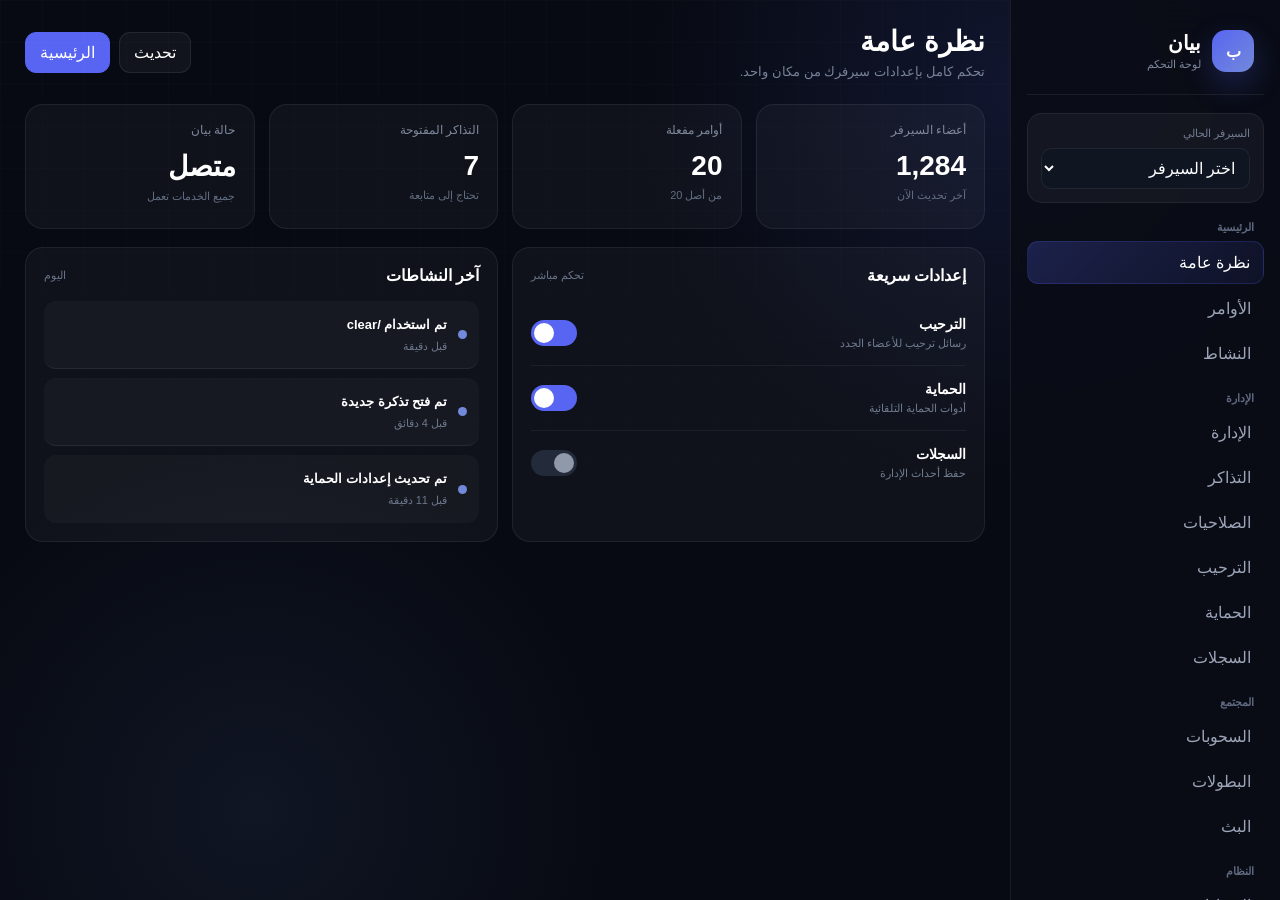
==== commit 2f5df615: "Add files via upload" ====
--- a/dashboard.html
+++ b/dashboard.html
@@ -2,1944 +2,2215 @@
 <html lang="ar" dir="rtl">
 <head>
     <meta charset="UTF-8">
-
-    <meta
-        name="viewport"
-        content="width=device-width, initial-scale=1.0"
-    >
-
-    <title>لوحة بيان</title>
-
-    <link rel="stylesheet" href="/style.css">
-
-    <script src="/dashboard.js" defer></script>
+    <meta name="viewport" content="width=device-width, initial-scale=1.0">
+
+    <title>بيان | لوحة التحكم</title>
+
+    <link rel="stylesheet" href="style.css">
+
+    <style>
+        * {
+            box-sizing: border-box;
+        }
+
+        html,
+        body {
+            margin: 0;
+            min-height: 100%;
+            font-family:
+                Arial,
+                "Segoe UI",
+                Tahoma,
+                sans-serif;
+            background: #070a12;
+            color: #fff;
+        }
+
+        body {
+            overflow-x: hidden;
+        }
+
+        button,
+        input,
+        select,
+        textarea {
+            font: inherit;
+        }
+
+        button {
+            cursor: pointer;
+        }
+
+        .dashboard-shell {
+            min-height: 100vh;
+            display: flex;
+            background:
+                radial-gradient(
+                    circle at 80% 10%,
+                    rgba(88, 101, 242, 0.13),
+                    transparent 30%
+                ),
+                radial-gradient(
+                    circle at 20% 90%,
+                    rgba(114, 137, 218, 0.09),
+                    transparent 28%
+                ),
+                #070a12;
+        }
+
+        /* SIDEBAR */
+
+        .sidebar {
+            width: 270px;
+            min-height: 100vh;
+            position: fixed;
+            right: 0;
+            top: 0;
+            bottom: 0;
+            padding: 22px 16px;
+            background: rgba(10, 13, 22, 0.92);
+            border-left: 1px solid rgba(255, 255, 255, 0.07);
+            backdrop-filter: blur(20px);
+            z-index: 20;
+            overflow-y: auto;
+        }
+
+        .brand {
+            display: flex;
+            align-items: center;
+            gap: 11px;
+            padding: 8px 10px 22px;
+            border-bottom: 1px solid rgba(255, 255, 255, 0.07);
+            margin-bottom: 18px;
+        }
+
+        .brand-icon {
+            width: 42px;
+            height: 42px;
+            border-radius: 14px;
+            display: grid;
+            place-items: center;
+            background:
+                linear-gradient(
+                    135deg,
+                    #5865f2,
+                    #7289da
+                );
+            font-weight: 900;
+            box-shadow:
+                0 12px 30px rgba(88, 101, 242, 0.25);
+        }
+
+        .brand strong {
+            font-size: 20px;
+        }
+
+        .brand small {
+            display: block;
+            margin-top: 3px;
+            color: #7d879c;
+            font-size: 11px;
+        }
+
+        .server-box {
+            padding: 13px;
+            margin-bottom: 18px;
+            border-radius: 15px;
+            background: rgba(255, 255, 255, 0.045);
+            border: 1px solid rgba(255, 255, 255, 0.07);
+        }
+
+        .server-box span {
+            display: block;
+            color: #737d93;
+            font-size: 11px;
+            margin-bottom: 8px;
+        }
+
+        .server-select {
+            width: 100%;
+            border: 1px solid rgba(255, 255, 255, 0.07);
+            outline: 0;
+            background: #101522;
+            color: #fff;
+            border-radius: 10px;
+            padding: 10px;
+        }
+
+        .menu-title {
+            color: #5f6980;
+            font-size: 11px;
+            font-weight: 900;
+            padding: 0 10px;
+            margin: 18px 0 7px;
+        }
+
+        .nav-menu {
+            display: flex;
+            flex-direction: column;
+            gap: 4px;
+        }
+
+        .nav-item {
+            width: 100%;
+            border: 0;
+            background: transparent;
+            color: #9ca5b8;
+            text-align: right;
+            padding: 11px 13px;
+            border-radius: 11px;
+            transition: 0.18s ease;
+        }
+
+        .nav-item:hover {
+            background: rgba(255, 255, 255, 0.055);
+            color: #fff;
+        }
+
+        .nav-item.active {
+            background:
+                linear-gradient(
+                    135deg,
+                    rgba(88, 101, 242, 0.24),
+                    rgba(88, 101, 242, 0.08)
+                );
+            color: #fff;
+            border: 1px solid rgba(88, 101, 242, 0.2);
+        }
+
+        /* MAIN */
+
+        .main {
+            width: calc(100% - 270px);
+            margin-right: 270px;
+            padding: 25px;
+        }
+
+        .topbar {
+            display: flex;
+            align-items: center;
+            justify-content: space-between;
+            gap: 15px;
+            margin-bottom: 25px;
+        }
+
+        .topbar h1 {
+            margin: 0;
+            font-size: 28px;
+        }
+
+        .topbar p {
+            margin: 6px 0 0;
+            color: #788399;
+            font-size: 13px;
+        }
+
+        .top-actions {
+            display: flex;
+            gap: 9px;
+        }
+
+        .top-btn {
+            border: 1px solid rgba(255, 255, 255, 0.08);
+            color: #fff;
+            background: rgba(255, 255, 255, 0.045);
+            border-radius: 11px;
+            padding: 10px 14px;
+        }
+
+        .top-btn.primary {
+            background: #5865f2;
+            border-color: #5865f2;
+        }
+
+        /* PANELS */
+
+        .panel {
+            display: none;
+        }
+
+        .panel.active {
+            display: block;
+            animation: panelIn 0.25s ease;
+        }
+
+        @keyframes panelIn {
+            from {
+                opacity: 0;
+                transform: translateY(8px);
+            }
+
+            to {
+                opacity: 1;
+                transform: translateY(0);
+            }
+        }
+
+        .grid-4 {
+            display: grid;
+            grid-template-columns: repeat(4, 1fr);
+            gap: 14px;
+            margin-bottom: 18px;
+        }
+
+        .grid-3 {
+            display: grid;
+            grid-template-columns: repeat(3, 1fr);
+            gap: 14px;
+            margin-bottom: 18px;
+        }
+
+        .grid-2 {
+            display: grid;
+            grid-template-columns: repeat(2, 1fr);
+            gap: 14px;
+            margin-bottom: 18px;
+        }
+
+        .card {
+            background: rgba(255, 255, 255, 0.035);
+            border: 1px solid rgba(255, 255, 255, 0.07);
+            border-radius: 18px;
+            padding: 18px;
+        }
+
+        .stat-card {
+            min-height: 125px;
+        }
+
+        .stat-label {
+            color: #7f899e;
+            font-size: 12px;
+        }
+
+        .stat-value {
+            margin-top: 13px;
+            font-size: 28px;
+            font-weight: 900;
+        }
+
+        .stat-sub {
+            margin-top: 7px;
+            color: #626d82;
+            font-size: 11px;
+        }
+
+        .card-title {
+            display: flex;
+            align-items: center;
+            justify-content: space-between;
+            gap: 10px;
+            margin-bottom: 16px;
+        }
+
+        .card-title h3 {
+            margin: 0;
+            font-size: 16px;
+        }
+
+        .card-title span {
+            color: #687389;
+            font-size: 11px;
+        }
+
+        /* COMMANDS */
+
+        .command-search {
+            width: 100%;
+            padding: 12px 14px;
+            border-radius: 12px;
+            outline: 0;
+            border: 1px solid rgba(255,255,255,.07);
+            background: #0d111b;
+            color: white;
+            margin-bottom: 13px;
+        }
+
+        .command-list {
+            display: grid;
+            grid-template-columns: repeat(2, 1fr);
+            gap: 10px;
+        }
+
+        .command-row {
+            display: flex;
+            align-items: center;
+            justify-content: space-between;
+            gap: 12px;
+            padding: 13px;
+            border-radius: 13px;
+            background: rgba(255, 255, 255, 0.03);
+            border: 1px solid rgba(255, 255, 255, 0.055);
+        }
+
+        .command-name {
+            font-family: Consolas, monospace;
+            font-weight: 800;
+            color: #9ba5ff;
+        }
+
+        .command-desc {
+            color: #737e93;
+            font-size: 11px;
+            margin-top: 4px;
+        }
+
+        /* TOGGLE */
+
+        .switch {
+            width: 46px;
+            height: 26px;
+            position: relative;
+            flex: 0 0 auto;
+        }
+
+        .switch input {
+            opacity: 0;
+            width: 0;
+            height: 0;
+        }
+
+        .slider {
+            position: absolute;
+            inset: 0;
+            border-radius: 999px;
+            background: #232a39;
+            transition: 0.2s ease;
+        }
+
+        .slider::before {
+            content: "";
+            position: absolute;
+            width: 20px;
+            height: 20px;
+            top: 3px;
+            right: 3px;
+            border-radius: 50%;
+            background: #9099aa;
+            transition: 0.2s ease;
+        }
+
+        .switch input:checked + .slider {
+            background: #5865f2;
+        }
+
+        .switch input:checked + .slider::before {
+            transform: translateX(-20px);
+            background: white;
+        }
+
+        /* SETTINGS */
+
+        .setting-row {
+            display: flex;
+            align-items: center;
+            justify-content: space-between;
+            gap: 15px;
+            padding: 15px 0;
+            border-bottom: 1px solid rgba(255,255,255,.055);
+        }
+
+        .setting-row:last-child {
+            border-bottom: 0;
+        }
+
+        .setting-title {
+            font-weight: 700;
+            font-size: 14px;
+        }
+
+        .setting-description {
+            margin-top: 5px;
+            color: #707b90;
+            font-size: 11px;
+        }
+
+        .input,
+        .select,
+        .textarea {
+            width: 100%;
+            background: #0c1019;
+            color: white;
+            border: 1px solid rgba(255,255,255,.08);
+            border-radius: 10px;
+            padding: 11px 12px;
+            outline: 0;
+        }
+
+        .textarea {
+            min-height: 100px;
+            resize: vertical;
+        }
+
+        .save-btn {
+            width: 100%;
+            margin-top: 15px;
+            border: 0;
+            border-radius: 11px;
+            padding: 12px;
+            color: white;
+            background: #5865f2;
+            font-weight: 800;
+        }
+
+        /* ACTIVITY */
+
+        .activity {
+            display: flex;
+            flex-direction: column;
+            gap: 9px;
+        }
+
+        .activity-row {
+            display: flex;
+            align-items: center;
+            gap: 11px;
+            padding: 12px;
+            border-radius: 12px;
+            background: rgba(255,255,255,.03);
+        }
+
+        .activity-dot {
+            width: 9px;
+            height: 9px;
+            border-radius: 50%;
+            background: #7289da;
+        }
+
+        .activity-text strong {
+            display: block;
+            font-size: 13px;
+        }
+
+        .activity-text span {
+            display: block;
+            color: #6d778c;
+            font-size: 11px;
+            margin-top: 4px;
+        }
+
+        /* PLATFORM */
+
+        .platform-row {
+            display: flex;
+            align-items: center;
+            gap: 10px;
+            margin-bottom: 10px;
+        }
+
+        .platform-label {
+            width: 80px;
+            color: #8d96a9;
+            font-size: 12px;
+        }
+
+        .platform-row .input {
+            flex: 1;
+        }
+
+        .remove-btn {
+            border: 1px solid rgba(255,255,255,.07);
+            background: rgba(255,255,255,.04);
+            color: #a9b1c0;
+            border-radius: 9px;
+            padding: 9px 11px;
+        }
+
+        .add-btn {
+            width: 100%;
+            border: 1px dashed rgba(255,255,255,.12);
+            background: transparent;
+            color: #8c97ad;
+            padding: 11px;
+            border-radius: 10px;
+            margin-top: 3px;
+        }
+
+        /* TABLE */
+
+        .table-wrap {
+            overflow-x: auto;
+        }
+
+        table {
+            width: 100%;
+            border-collapse: collapse;
+        }
+
+        th,
+        td {
+            padding: 13px 10px;
+            text-align: right;
+            border-bottom: 1px solid rgba(255,255,255,.055);
+            white-space: nowrap;
+        }
+
+        th {
+            color: #69748a;
+            font-size: 11px;
+        }
+
+        td {
+            font-size: 12px;
+            color: #aab2c1;
+        }
+
+        /* MOBILE */
+
+        .mobile-menu {
+            display: none;
+        }
+
+        @media (max-width: 1150px) {
+            .grid-4 {
+                grid-template-columns: repeat(2, 1fr);
+            }
+
+            .grid-3 {
+                grid-template-columns: repeat(2, 1fr);
+            }
+        }
+
+        @media (max-width: 850px) {
+            .sidebar {
+                transform: translateX(100%);
+                transition: 0.25s ease;
+            }
+
+            .sidebar.open {
+                transform: translateX(0);
+            }
+
+            .main {
+                width: 100%;
+                margin-right: 0;
+                padding: 17px;
+            }
+
+            .mobile-menu {
+                display: inline-flex;
+            }
+
+            .grid-2,
+            .grid-3,
+            .grid-4,
+            .command-list {
+                grid-template-columns: 1fr;
+            }
+
+            .topbar {
+                align-items: flex-start;
+            }
+
+            .top-actions {
+                flex-wrap: wrap;
+            }
+        }
+
+        @media (max-width: 500px) {
+            .topbar {
+                flex-direction: column;
+            }
+
+            .top-actions {
+                width: 100%;
+            }
+
+            .top-btn {
+                flex: 1;
+            }
+        }
+    </style>
 </head>
 
-<body class="dashboard-page">
-
-    <div class="dashboard-background">
-        <div class="dashboard-glow glow-one"></div>
-        <div class="dashboard-glow glow-two"></div>
-    </div>
-
-
-    <div class="dashboard-layout">
-
-        <!-- Sidebar -->
-        <aside class="dashboard-sidebar">
-
-            <div class="dashboard-brand">
-
-                <div class="brand-logo">
-                    ب
-                </div>
-
-                <div>
-                    <strong>بيان</strong>
-                    <span>مركز التحكم</span>
-                </div>
-
+<body>
+
+<div class="dashboard-shell">
+
+    <!-- SIDEBAR -->
+
+    <aside class="sidebar" id="sidebar">
+
+        <div class="brand">
+            <div class="brand-icon">ب</div>
+
+            <div>
+                <strong>بيان</strong>
+                <small>لوحة التحكم</small>
             </div>
-
-
-            <!-- السيرفر -->
-            <div class="server-picker">
-
-                <div class="server-avatar">
-                    س
-                </div>
-
-                <div class="server-picker-text">
-
-                    <strong id="serverName">
-                        جاري التحميل...
-                    </strong>
-
+        </div>
+
+        <div class="server-box">
+            <span>السيرفر الحالي</span>
+
+            <select class="server-select">
+                <option>اختر السيرفر</option>
+                <option>السيرفر التجريبي</option>
+            </select>
+        </div>
+
+        <div class="menu-title">
+            الرئيسية
+        </div>
+
+        <div class="nav-menu">
+
+            <button class="nav-item active" data-panel="overview">
+                نظرة عامة
+            </button>
+
+            <button class="nav-item" data-panel="commands">
+                الأوامر
+            </button>
+
+            <button class="nav-item" data-panel="activity">
+                النشاط
+            </button>
+
+        </div>
+
+        <div class="menu-title">
+            الإدارة
+        </div>
+
+        <div class="nav-menu">
+
+            <button class="nav-item" data-panel="moderation">
+                الإدارة
+            </button>
+
+            <button class="nav-item" data-panel="tickets">
+                التذاكر
+            </button>
+
+            <button class="nav-item" data-panel="permissions">
+                الصلاحيات
+            </button>
+
+            <button class="nav-item" data-panel="welcome">
+                الترحيب
+            </button>
+
+            <button class="nav-item" data-panel="automod">
+                الحماية
+            </button>
+
+            <button class="nav-item" data-panel="logs">
+                السجلات
+            </button>
+
+        </div>
+
+        <div class="menu-title">
+            المجتمع
+        </div>
+
+        <div class="nav-menu">
+
+            <button class="nav-item" data-panel="giveaways">
+                السحوبات
+            </button>
+
+            <button class="nav-item" data-panel="tournaments">
+                البطولات
+            </button>
+
+            <button class="nav-item" data-panel="streaming">
+                البث
+            </button>
+
+        </div>
+
+        <div class="menu-title">
+            النظام
+        </div>
+
+        <div class="nav-menu">
+
+            <button class="nav-item" data-panel="settings">
+                الإعدادات
+            </button>
+
+            <button class="nav-item" data-panel="audit">
+                سجل التدقيق
+            </button>
+
+        </div>
+
+    </aside>
+
+    <!-- MAIN -->
+
+    <main class="main">
+
+        <div class="topbar">
+
+            <div>
+                <h1 id="pageTitle">
+                    نظرة عامة
+                </h1>
+
+                <p>
+                    تحكم كامل بإعدادات سيرفرك من مكان واحد.
+                </p>
+            </div>
+
+            <div class="top-actions">
+
+                <button
+                    class="top-btn mobile-menu"
+                    id="mobileMenu"
+                >
+                    القائمة
+                </button>
+
+                <button
+                    class="top-btn"
+                    onclick="showToast('تم تحديث البيانات')"
+                >
+                    تحديث
+                </button>
+
+                <a
+                    class="top-btn primary"
+                    href="index.html"
+                >
+                    الرئيسية
+                </a>
+
+            </div>
+
+        </div>
+
+        <!-- OVERVIEW -->
+
+        <section
+            class="panel active"
+            id="panel-overview"
+        >
+
+            <div class="grid-4">
+
+                <div class="card stat-card">
+                    <div class="stat-label">
+                        أعضاء السيرفر
+                    </div>
+
+                    <div class="stat-value">
+                        1,284
+                    </div>
+
+                    <div class="stat-sub">
+                        آخر تحديث الآن
+                    </div>
+                </div>
+
+                <div class="card stat-card">
+                    <div class="stat-label">
+                        أوامر مفعلة
+                    </div>
+
+                    <div class="stat-value">
+                        20
+                    </div>
+
+                    <div class="stat-sub">
+                        من أصل 20
+                    </div>
+                </div>
+
+                <div class="card stat-card">
+                    <div class="stat-label">
+                        التذاكر المفتوحة
+                    </div>
+
+                    <div class="stat-value">
+                        7
+                    </div>
+
+                    <div class="stat-sub">
+                        تحتاج إلى متابعة
+                    </div>
+                </div>
+
+                <div class="card stat-card">
+                    <div class="stat-label">
+                        حالة بيان
+                    </div>
+
+                    <div class="stat-value">
+                        متصل
+                    </div>
+
+                    <div class="stat-sub">
+                        جميع الخدمات تعمل
+                    </div>
+                </div>
+
+            </div>
+
+            <div class="grid-2">
+
+                <div class="card">
+
+                    <div class="card-title">
+                        <h3>إعدادات سريعة</h3>
+                        <span>تحكم مباشر</span>
+                    </div>
+
+                    <div class="setting-row">
+                        <div>
+                            <div class="setting-title">
+                                الترحيب
+                            </div>
+                            <div class="setting-description">
+                                رسائل ترحيب للأعضاء الجدد
+                            </div>
+                        </div>
+
+                        <label class="switch">
+                            <input type="checkbox" checked>
+                            <span class="slider"></span>
+                        </label>
+                    </div>
+
+                    <div class="setting-row">
+                        <div>
+                            <div class="setting-title">
+                                الحماية
+                            </div>
+                            <div class="setting-description">
+                                أدوات الحماية التلقائية
+                            </div>
+                        </div>
+
+                        <label class="switch">
+                            <input type="checkbox" checked>
+                            <span class="slider"></span>
+                        </label>
+                    </div>
+
+                    <div class="setting-row">
+                        <div>
+                            <div class="setting-title">
+                                السجلات
+                            </div>
+                            <div class="setting-description">
+                                حفظ أحداث الإدارة
+                            </div>
+                        </div>
+
+                        <label class="switch">
+                            <input type="checkbox">
+                            <span class="slider"></span>
+                        </label>
+                    </div>
+
+                </div>
+
+                <div class="card">
+
+                    <div class="card-title">
+                        <h3>آخر النشاطات</h3>
+                        <span>اليوم</span>
+                    </div>
+
+                    <div class="activity">
+
+                        <div class="activity-row">
+                            <div class="activity-dot"></div>
+
+                            <div class="activity-text">
+                                <strong>
+                                    تم استخدام /clear
+                                </strong>
+                                <span>
+                                    قبل دقيقة
+                                </span>
+                            </div>
+                        </div>
+
+                        <div class="activity-row">
+                            <div class="activity-dot"></div>
+
+                            <div class="activity-text">
+                                <strong>
+                                    تم فتح تذكرة جديدة
+                                </strong>
+                                <span>
+                                    قبل 4 دقائق
+                                </span>
+                            </div>
+                        </div>
+
+                        <div class="activity-row">
+                            <div class="activity-dot"></div>
+
+                            <div class="activity-text">
+                                <strong>
+                                    تم تحديث إعدادات الحماية
+                                </strong>
+                                <span>
+                                    قبل 11 دقيقة
+                                </span>
+                            </div>
+                        </div>
+
+                    </div>
+
+                </div>
+
+            </div>
+
+        </section>
+
+        <!-- COMMANDS -->
+
+        <section
+            class="panel"
+            id="panel-commands"
+        >
+
+            <div class="card">
+
+                <div class="card-title">
+                    <h3>مركز الأوامر</h3>
                     <span>
-                        سيرفرك
+                        تشغيل أو تعطيل الأوامر
                     </span>
-
+                </div>
+
+                <input
+                    class="command-search"
+                    id="commandSearch"
+                    placeholder="ابحث عن أمر..."
+                >
+
+                <div
+                    class="command-list"
+                    id="commandList"
+                >
+
+                </div>
+
+            </div>
+
+        </section>
+
+        <!-- ACTIVITY -->
+
+        <section
+            class="panel"
+            id="panel-activity"
+        >
+
+            <div class="card">
+
+                <div class="card-title">
+                    <h3>نشاط السيرفر</h3>
+                    <span>آخر الأحداث</span>
+                </div>
+
+                <div class="activity">
+
+                    <div class="activity-row">
+                        <div class="activity-dot"></div>
+                        <div class="activity-text">
+                            <strong>
+                                تسجيل دخول جديد
+                            </strong>
+                            <span>
+                                منذ دقيقة
+                            </span>
+                        </div>
+                    </div>
+
+                    <div class="activity-row">
+                        <div class="activity-dot"></div>
+                        <div class="activity-text">
+                            <strong>
+                                استخدام أمر إداري
+                            </strong>
+                            <span>
+                                منذ 3 دقائق
+                            </span>
+                        </div>
+                    </div>
+
+                    <div class="activity-row">
+                        <div class="activity-dot"></div>
+                        <div class="activity-text">
+                            <strong>
+                                إنشاء تذكرة
+                            </strong>
+                            <span>
+                                منذ 8 دقائق
+                            </span>
+                        </div>
+                    </div>
+
+                    <div class="activity-row">
+                        <div class="activity-dot"></div>
+                        <div class="activity-text">
+                            <strong>
+                                تعديل إعداد
+                            </strong>
+                            <span>
+                                منذ 14 دقيقة
+                            </span>
+                        </div>
+                    </div>
+
+                </div>
+
+            </div>
+
+        </section>
+
+        <!-- MODERATION -->
+
+        <section
+            class="panel"
+            id="panel-moderation"
+        >
+
+            <div class="grid-2">
+
+                <div class="card">
+
+                    <div class="card-title">
+                        <h3>إعدادات الإدارة</h3>
+                        <span>التحكم العام</span>
+                    </div>
+
+                    <div class="setting-row">
+                        <div>
+                            <div class="setting-title">
+                                أدوات الإدارة
+                            </div>
+                            <div class="setting-description">
+                                تفعيل أوامر الإدارة
+                            </div>
+                        </div>
+
+                        <label class="switch">
+                            <input type="checkbox" checked>
+                            <span class="slider"></span>
+                        </label>
+                    </div>
+
+                    <div class="setting-row">
+                        <div>
+                            <div class="setting-title">
+                                التحذيرات
+                            </div>
+                            <div class="setting-description">
+                                السماح بنظام التحذيرات
+                            </div>
+                        </div>
+
+                        <label class="switch">
+                            <input type="checkbox" checked>
+                            <span class="slider"></span>
+                        </label>
+                    </div>
+
+                    <div class="setting-row">
+                        <div>
+                            <div class="setting-title">
+                                التقييد المؤقت
+                            </div>
+                            <div class="setting-description">
+                                تفعيل /timeout
+                            </div>
+                        </div>
+
+                        <label class="switch">
+                            <input type="checkbox" checked>
+                            <span class="slider"></span>
+                        </label>
+                    </div>
+
+                </div>
+
+                <div class="card">
+
+                    <div class="card-title">
+                        <h3>الصلاحية الافتراضية</h3>
+                        <span>إدارة</span>
+                    </div>
+
+                    <select class="select">
+                        <option>Administrator</option>
+                        <option>Manage Guild</option>
+                        <option>Manage Messages</option>
+                    </select>
+
+                    <button
+                        class="save-btn"
+                        onclick="showToast('تم حفظ إعدادات الإدارة')"
+                    >
+                        حفظ الإعدادات
+                    </button>
+
+                </div>
+
+            </div>
+
+        </section>
+
+        <!-- TICKETS -->
+
+        <section
+            class="panel"
+            id="panel-tickets"
+        >
+
+            <div class="grid-2">
+
+                <div class="card">
+
+                    <div class="card-title">
+                        <h3>نظام التذاكر</h3>
+                        <span>التحكم</span>
+                    </div>
+
+                    <div class="setting-row">
+                        <div>
+                            <div class="setting-title">
+                                تفعيل التذاكر
+                            </div>
+
+                            <div class="setting-description">
+                                تشغيل نظام التذاكر
+                            </div>
+                        </div>
+
+                        <label class="switch">
+                            <input type="checkbox" checked>
+                            <span class="slider"></span>
+                        </label>
+                    </div>
+
+                    <div class="setting-row">
+                        <div>
+                            <div class="setting-title">
+                                إغلاق التذكرة تلقائياً
+                            </div>
+
+                            <div class="setting-description">
+                                إغلاق التذاكر بعد مدة محددة
+                            </div>
+                        </div>
+
+                        <label class="switch">
+                            <input type="checkbox">
+                            <span class="slider"></span>
+                        </label>
+                    </div>
+
+                </div>
+
+                <div class="card">
+
+                    <div class="card-title">
+                        <h3>إعدادات اللوحة</h3>
+                        <span>التذاكر</span>
+                    </div>
+
+                    <input
+                        class="input"
+                        placeholder="اسم فئة التذاكر"
+                        value="Tickets"
+                    >
+
+                    <br><br>
+
+                    <input
+                        class="input"
+                        placeholder="اسم رتبة الدعم"
+                        value="Support"
+                    >
+
+                    <button
+                        class="save-btn"
+                        onclick="showToast('تم حفظ إعدادات التذاكر')"
+                    >
+                        حفظ
+                    </button>
+
+                </div>
+
+            </div>
+
+        </section>
+
+        <!-- PERMISSIONS -->
+
+        <section
+            class="panel"
+            id="panel-permissions"
+        >
+
+            <div class="card">
+
+                <div class="card-title">
+                    <h3>الصلاحيات العامة</h3>
+                    <span>من يستطيع إدارة بيان</span>
+                </div>
+
+                <div class="setting-row">
+                    <div>
+                        <div class="setting-title">
+                            إدارة الأوامر
+                        </div>
+                        <div class="setting-description">
+                            الرتبة المطلوبة لتعديل الأوامر
+                        </div>
+                    </div>
+
+                    <select class="select" style="max-width:240px">
+                        <option>Administrator</option>
+                        <option>Manage Guild</option>
+                    </select>
+                </div>
+
+                <div class="setting-row">
+                    <div>
+                        <div class="setting-title">
+                            إدارة الإعدادات
+                        </div>
+                        <div class="setting-description">
+                            الرتبة المطلوبة للإعدادات
+                        </div>
+                    </div>
+
+                    <select class="select" style="max-width:240px">
+                        <option>Administrator</option>
+                        <option>Manage Guild</option>
+                    </select>
+                </div>
+
+                <div class="setting-row">
+                    <div>
+                        <div class="setting-title">
+                            إدارة التذاكر
+                        </div>
+                        <div class="setting-description">
+                            الصلاحية المطلوبة للتذاكر
+                        </div>
+                    </div>
+
+                    <select class="select" style="max-width:240px">
+                        <option>Manage Guild</option>
+                        <option>Administrator</option>
+                    </select>
                 </div>
 
                 <button
-                    class="picker-arrow"
-                    type="button"
-                    data-sound="soft"
+                    class="save-btn"
+                    onclick="showToast('تم حفظ الصلاحيات')"
                 >
-                    ⌄
+                    حفظ الصلاحيات
                 </button>
 
             </div>
 
-
-            <nav class="dashboard-nav">
-
-                <div class="nav-title">
-                    الرئيسية
+        </section>
+
+        <!-- WELCOME -->
+
+        <section
+            class="panel"
+            id="panel-welcome"
+        >
+
+            <div class="grid-2">
+
+                <div class="card">
+
+                    <div class="card-title">
+                        <h3>الترحيب</h3>
+                        <span>Welcome</span>
+                    </div>
+
+                    <div class="setting-row">
+                        <div>
+                            <div class="setting-title">
+                                تفعيل الترحيب
+                            </div>
+
+                            <div class="setting-description">
+                                إرسال رسالة عند دخول عضو جديد
+                            </div>
+                        </div>
+
+                        <label class="switch">
+                            <input type="checkbox" checked>
+                            <span class="slider"></span>
+                        </label>
+                    </div>
+
+                    <br>
+
+                    <input
+                        class="input"
+                        placeholder="معرف قناة الترحيب"
+                    >
+
+                </div>
+
+                <div class="card">
+
+                    <div class="card-title">
+                        <h3>رسالة الترحيب</h3>
+                        <span>يمكنك تعديلها</span>
+                    </div>
+
+                    <textarea
+                        class="textarea"
+                    >مرحباً {user} في سيرفرنا! نورتنا.</textarea>
+
+                    <button
+                        class="save-btn"
+                        onclick="showToast('تم حفظ رسالة الترحيب')"
+                    >
+                        حفظ
+                    </button>
+
+                </div>
+
+            </div>
+
+        </section>
+
+        <!-- AUTOMOD -->
+
+        <section
+            class="panel"
+            id="panel-automod"
+        >
+
+            <div class="grid-2">
+
+                <div class="card">
+
+                    <div class="card-title">
+                        <h3>الحماية التلقائية</h3>
+                        <span>AutoMod</span>
+                    </div>
+
+                    <div class="setting-row">
+                        <div>
+                            <div class="setting-title">
+                                الحماية التلقائية
+                            </div>
+
+                            <div class="setting-description">
+                                اكتشاف المخالفات تلقائياً
+                            </div>
+                        </div>
+
+                        <label class="switch">
+                            <input type="checkbox">
+                            <span class="slider"></span>
+                        </label>
+                    </div>
+
+                    <div class="setting-row">
+                        <div>
+                            <div class="setting-title">
+                                مكافحة السبام
+                            </div>
+
+                            <div class="setting-description">
+                                الحد من الرسائل المتكررة
+                            </div>
+                        </div>
+
+                        <label class="switch">
+                            <input type="checkbox">
+                            <span class="slider"></span>
+                        </label>
+                    </div>
+
+                    <div class="setting-row">
+                        <div>
+                            <div class="setting-title">
+                                منع الروابط
+                            </div>
+
+                            <div class="setting-description">
+                                حظر الروابط غير المسموحة
+                            </div>
+                        </div>
+
+                        <label class="switch">
+                            <input type="checkbox">
+                            <span class="slider"></span>
+                        </label>
+                    </div>
+
+                </div>
+
+                <div class="card">
+
+                    <div class="card-title">
+                        <h3>إجراء المخالفة</h3>
+                        <span>اختيار الإجراء</span>
+                    </div>
+
+                    <select class="select">
+                        <option>حذف الرسالة</option>
+                        <option>تحذير العضو</option>
+                        <option>تقييد العضو</option>
+                    </select>
+
+                    <button
+                        class="save-btn"
+                        onclick="showToast('تم حفظ إعدادات الحماية')"
+                    >
+                        حفظ
+                    </button>
+
+                </div>
+
+            </div>
+
+        </section>
+
+        <!-- LOGS -->
+
+        <section
+            class="panel"
+            id="panel-logs"
+        >
+
+            <div class="card">
+
+                <div class="card-title">
+                    <h3>السجلات</h3>
+                    <span>Log Channels</span>
+                </div>
+
+                <div class="grid-2">
+
+                    <div>
+                        <label>قناة سجلات الإدارة</label>
+                        <br><br>
+                        <input
+                            class="input"
+                            placeholder="معرف القناة"
+                        >
+                    </div>
+
+                    <div>
+                        <label>قناة سجلات الرسائل</label>
+                        <br><br>
+                        <input
+                            class="input"
+                            placeholder="معرف القناة"
+                        >
+                    </div>
+
+                    <div>
+                        <label>قناة سجلات الصوت</label>
+                        <br><br>
+                        <input
+                            class="input"
+                            placeholder="معرف القناة"
+                        >
+                    </div>
+
+                    <div>
+                        <label>قناة سجلات الأعضاء</label>
+                        <br><br>
+                        <input
+                            class="input"
+                            placeholder="معرف القناة"
+                        >
+                    </div>
+
                 </div>
 
                 <button
-                    class="dash-nav-link active"
-                    data-section="overview"
-                    data-sound="soft"
+                    class="save-btn"
+                    onclick="showToast('تم حفظ السجلات')"
                 >
-                    <span class="dash-nav-icon">⌂</span>
-                    <span>نظرة عامة</span>
+                    حفظ
                 </button>
 
-                <button
-                    class="dash-nav-link"
-                    data-section="commands"
-                    data-sound="soft"
-                >
-                    <span class="dash-nav-icon">/</span>
-                    <span>الأوامر</span>
-                    <b id="commandCountBadge">٠</b>
-                </button>
-
-                <button
-                    class="dash-nav-link"
-                    data-section="activity"
-                    data-sound="soft"
-                >
-                    <span class="dash-nav-icon">◈</span>
-                    <span>النشاط</span>
-                </button>
-
-
-                <div class="nav-title">
-                    إدارة السيرفر
-                </div>
-
-                <button
-                    class="dash-nav-link"
-                    data-section="moderation"
-                    data-sound="soft"
-                >
-                    <span class="dash-nav-icon">◆</span>
+            </div>
+
+        </section>
+
+        <!-- GIVEAWAYS -->
+
+        <section
+            class="panel"
+            id="panel-giveaways"
+        >
+
+            <div class="grid-3">
+
+                <div class="card stat-card">
+                    <div class="stat-label">
+                        السحوبات النشطة
+                    </div>
+
+                    <div class="stat-value">
+                        2
+                    </div>
+                </div>
+
+                <div class="card stat-card">
+                    <div class="stat-label">
+                        المشاركات
+                    </div>
+
+                    <div class="stat-value">
+                        94
+                    </div>
+                </div>
+
+                <div class="card stat-card">
+                    <div class="stat-label">
+                        الجوائز
+                    </div>
+
+                    <div class="stat-value">
+                        5
+                    </div>
+                </div>
+
+            </div>
+
+            <div class="card">
+
+                <div class="card-title">
+                    <h3>السحوبات</h3>
                     <span>الإدارة</span>
-                </button>
-
-                <button
-                    class="dash-nav-link"
-                    data-section="tickets"
-                    data-sound="soft"
-                >
-                    <span class="dash-nav-icon">◇</span>
-                    <span>التذاكر</span>
-                </button>
-
-                <button
-                    class="dash-nav-link"
-                    data-section="permissions"
-                    data-sound="soft"
-                >
-                    <span class="dash-nav-icon">♢</span>
-                    <span>الصلاحيات</span>
-                </button>
-
-                <button
-                    class="dash-nav-link"
-                    data-section="welcome"
-                    data-sound="soft"
-                >
-                    <span class="dash-nav-icon">✦</span>
-                    <span>الترحيب</span>
-                </button>
-
-                <button
-                    class="dash-nav-link"
-                    data-section="automod"
-                    data-sound="soft"
-                >
-                    <span class="dash-nav-icon">!</span>
-                    <span>الحماية التلقائية</span>
-                </button>
-
-                <button
-                    class="dash-nav-link"
-                    data-section="logs"
-                    data-sound="soft"
-                >
-                    <span class="dash-nav-icon">≡</span>
-                    <span>السجلات</span>
-                </button>
-
-
-                <div class="nav-title">
-                    الأنظمة
-                </div>
-
-                <button
-                    class="dash-nav-link"
-                    data-section="giveaways"
-                    data-sound="soft"
-                >
-                    <span class="dash-nav-icon">✧</span>
-                    <span>السحوبات</span>
-                </button>
-
-                <button
-                    class="dash-nav-link"
-                    data-section="tournaments"
-                    data-sound="soft"
-                >
-                    <span class="dash-nav-icon">◫</span>
-                    <span>البطولات</span>
-                </button>
-
-                <button
-                    class="dash-nav-link"
-                    data-section="streaming"
-                    data-sound="soft"
-                >
-                    <span class="dash-nav-icon">▶</span>
-                    <span>البث المباشر</span>
-                </button>
-
-
-                <div class="nav-title">
-                    النظام
-                </div>
-
-                <button
-                    class="dash-nav-link"
-                    data-section="settings"
-                    data-sound="soft"
-                >
-                    <span class="dash-nav-icon">⚙</span>
-                    <span>الإعدادات</span>
-                </button>
-
-                <button
-                    class="dash-nav-link"
-                    data-section="audit"
-                    data-sound="soft"
-                >
-                    <span class="dash-nav-icon">▤</span>
-                    <span>سجل التدقيق</span>
-                </button>
-
-            </nav>
-
-
-            <div class="sidebar-bottom">
-
-                <div class="bot-status-card">
-
-                    <span class="status-pulse"></span>
-
-                    <div>
-                        <strong>
-                            بيان متصل
-                        </strong>
-
-                        <span>
-                            جميع الأنظمة تعمل
-                        </span>
-                    </div>
-
-                </div>
-
-                <a
-                    href="/logout"
-                    class="logout-link"
-                    data-sound="soft"
-                >
-                    تسجيل الخروج
-                </a>
+                </div>
+
+                <p style="color:#7b859a">
+                    استخدم أوامر بيان داخل Discord لإنشاء السحوبات وإدارتها.
+                </p>
 
             </div>
 
-        </aside>
-
-
-        <!-- Main -->
-        <main class="dashboard-main">
-
-            <!-- Topbar -->
-            <header class="dashboard-topbar">
-
-                <div class="mobile-title">
-
-                    <div class="brand-logo">
-                        ب
-                    </div>
-
-                    <strong>
-                        بيان
-                    </strong>
-
-                </div>
-
-                <div class="topbar-breadcrumb">
-
-                    <span>
-                        لوحة التحكم
-                    </span>
-
-                    <b>/</b>
-
-                    <strong id="breadcrumbText">
-                        نظرة عامة
-                    </strong>
-
-                </div>
-
-                <div class="topbar-right">
+        </section>
+
+        <!-- TOURNAMENTS -->
+
+        <section
+            class="panel"
+            id="panel-tournaments"
+        >
+
+            <div class="grid-3">
+
+                <div class="card stat-card">
+                    <div class="stat-label">
+                        البطولات
+                    </div>
+
+                    <div class="stat-value">
+                        3
+                    </div>
+                </div>
+
+                <div class="card stat-card">
+                    <div class="stat-label">
+                        المشاركون
+                    </div>
+
+                    <div class="stat-value">
+                        28
+                    </div>
+                </div>
+
+                <div class="card stat-card">
+                    <div class="stat-label">
+                        المباريات
+                    </div>
+
+                    <div class="stat-value">
+                        14
+                    </div>
+                </div>
+
+            </div>
+
+            <div class="card">
+
+                <div class="card-title">
+                    <h3>البطولات</h3>
+                    <span>الإدارة</span>
+                </div>
+
+                <p style="color:#7b859a">
+                    إدارة البطولات والمباريات من خلال أوامر بيان.
+                </p>
+
+            </div>
+
+        </section>
+
+        <!-- STREAMING -->
+
+        <section
+            class="panel"
+            id="panel-streaming"
+        >
+
+            <div class="grid-2">
+
+                <div class="card">
+
+                    <div class="card-title">
+                        <h3>حسابات البث</h3>
+                        <span>إضافة حسابات</span>
+                    </div>
+
+                    <div
+                        id="platformList"
+                    >
+
+                        <div class="platform-row">
+                            <div class="platform-label">
+                                تيك توك
+                            </div>
+
+                            <input
+                                class="input"
+                                placeholder="اسم المستخدم"
+                            >
+
+                            <button
+                                class="remove-btn"
+                                onclick="this.parentElement.remove()"
+                            >
+                                حذف
+                            </button>
+                        </div>
+
+                        <div class="platform-row">
+                            <div class="platform-label">
+                                تويتش
+                            </div>
+
+                            <input
+                                class="input"
+                                placeholder="اسم المستخدم"
+                            >
+
+                            <button
+                                class="remove-btn"
+                                onclick="this.parentElement.remove()"
+                            >
+                                حذف
+                            </button>
+                        </div>
+
+                        <div class="platform-row">
+                            <div class="platform-label">
+                                يوتيوب
+                            </div>
+
+                            <input
+                                class="input"
+                                placeholder="اسم القناة"
+                            >
+
+                            <button
+                                class="remove-btn"
+                                onclick="this.parentElement.remove()"
+                            >
+                                حذف
+                            </button>
+                        </div>
+
+                        <div class="platform-row">
+                            <div class="platform-label">
+                                كيك
+                            </div>
+
+                            <input
+                                class="input"
+                                placeholder="اسم المستخدم"
+                            >
+
+                            <button
+                                class="remove-btn"
+                                onclick="this.parentElement.remove()"
+                            >
+                                حذف
+                            </button>
+                        </div>
+
+                    </div>
 
                     <button
-                        class="topbar-icon"
-                        type="button"
-                        id="soundToggle"
-                        data-sound="soft"
-                        title="الصوت"
+                        class="add-btn"
+                        onclick="addPlatform()"
                     >
-                        ♪
+                        + إضافة حساب
                     </button>
 
                     <button
-                        class="topbar-icon"
-                        type="button"
-                        data-sound="soft"
+                        class="save-btn"
+                        onclick="showToast('تم حفظ حسابات البث')"
                     >
-                        !
-                        <i></i>
+                        حفظ الحسابات
                     </button>
 
-                    <div class="user-mini">
-
-                        <div
-                            class="user-avatar"
-                            id="userAvatar"
-                        >
-                            م
-                        </div>
-
+                </div>
+
+                <div class="card">
+
+                    <div class="card-title">
+                        <h3>الإشعارات</h3>
+                        <span>البث المباشر</span>
+                    </div>
+
+                    <div class="setting-row">
                         <div>
-                            <strong id="userName">
-                                المستخدم
-                            </strong>
-
-                            <span>
-                                مدير
-                            </span>
-                        </div>
-
-                    </div>
-
-                </div>
-
-            </header>
-
-
-            <!-- محتوى -->
-            <div class="dashboard-content">
-
-
-                <!-- =========================
-                     نظرة عامة
-                ========================== -->
-
-                <section
-                    class="dash-section active"
-                    id="section-overview"
-                >
-
-                    <div class="section-top-row">
-
+                            <div class="setting-title">
+                                إشعار بدء البث
+                            </div>
+
+                            <div class="setting-description">
+                                إرسال رسالة عند بدء بث
+                            </div>
+                        </div>
+
+                        <label class="switch">
+                            <input type="checkbox" checked>
+                            <span class="slider"></span>
+                        </label>
+                    </div>
+
+                    <br>
+
+                    <input
+                        class="input"
+                        placeholder="معرف قناة الإشعارات"
+                    >
+
+                </div>
+
+            </div>
+
+        </section>
+
+        <!-- SETTINGS -->
+
+        <section
+            class="panel"
+            id="panel-settings"
+        >
+
+            <div class="grid-2">
+
+                <div class="card">
+
+                    <div class="card-title">
+                        <h3>إعدادات عامة</h3>
+                        <span>بيان</span>
+                    </div>
+
+                    <div class="setting-row">
                         <div>
-
-                            <span class="page-kicker">
-                                مركز التحكم
-                            </span>
-
-                            <h1>
-                                أهلاً بك في بيان
-                            </h1>
-
-                            <p>
-                                تحكم في سيرفرك من مكان واحد.
-                            </p>
-
-                        </div>
-
-                        <a
-                            href="/add-bot"
-                            class="button button-primary"
-                            data-sound="success"
-                        >
-                            إضافة بيان لسيرفر
-                        </a>
-
-                    </div>
-
-
-                    <div class="overview-hero">
-
-                        <div class="overview-hero-copy">
-
-                            <div class="online-label">
-                                <span></span>
-                                بيان يعمل بشكل طبيعي
-                            </div>
-
-                            <h2>
-                                سيرفرك تحت
-                                <span>السيطرة.</span>
-                            </h2>
-
-                            <p>
-                                استخدم لوحة التحكم لإدارة
-                                الأوامر والأنظمة والصلاحيات
-                                والإعدادات بسهولة.
-                            </p>
-
-                            <button
-                                class="button button-glass"
-                                data-section-target="commands"
-                                data-sound="soft"
-                            >
-                                فتح مركز الأوامر
-                                ←
-                            </button>
-
-                        </div>
-
-                        <div class="overview-core">
-
-                            <div class="core-ring ring-a"></div>
-                            <div class="core-ring ring-b"></div>
-                            <div class="core-ring ring-c"></div>
-
-                            <div class="core-logo">
-                                ب
-                            </div>
-
-                        </div>
-
-                    </div>
-
-
-                    <div class="stats-cards">
-
-                        <div class="dash-stat-card">
-
-                            <div class="stat-card-icon purple">
-                                /
-                            </div>
-
-                            <div>
-                                <span>
-                                    الأوامر
-                                </span>
-
-                                <strong id="overviewCommandCount">
-                                    ٠
-                                </strong>
-
-                                <small>
-                                    أمر متاح
-                                </small>
-                            </div>
-
-                        </div>
-
-                        <div class="dash-stat-card">
-
-                            <div class="stat-card-icon blue">
-                                س
-                            </div>
-
-                            <div>
-                                <span>
-                                    السيرفر
-                                </span>
-
-                                <strong>
-                                    متصل
-                                </strong>
-
-                                <small>
-                                    اتصال ناجح
-                                </small>
-                            </div>
-
-                        </div>
-
-                        <div class="dash-stat-card">
-
-                            <div class="stat-card-icon green">
-                                ✓
-                            </div>
-
-                            <div>
-                                <span>
-                                    الحماية
-                                </span>
-
-                                <strong>
-                                    جاهزة
-                                </strong>
-
-                                <small>
-                                    بيان نشط
-                                </small>
-                            </div>
-
-                        </div>
-
-                        <div class="dash-stat-card">
-
-                            <div class="stat-card-icon gold">
-                                ◆
-                            </div>
-
-                            <div>
-                                <span>
-                                    الأنظمة
-                                </span>
-
-                                <strong>
-                                    ١٠+
-                                </strong>
-
-                                <small>
-                                    وحدات متاحة
-                                </small>
-                            </div>
-
-                        </div>
-
-                    </div>
-
-
-                    <div class="dashboard-two-column">
-
-                        <div class="dash-panel">
-
-                            <div class="panel-title-row">
-
-                                <div>
-                                    <span>
-                                        إجراءات سريعة
-                                    </span>
-
-                                    <h3>
-                                        ابدأ من هنا
-                                    </h3>
-                                </div>
-
-                            </div>
-
-                            <div class="quick-action-grid">
-
-                                <button
-                                    class="quick-action"
-                                    data-section-target="welcome"
-                                    data-sound="soft"
-                                >
-                                    <span>✦</span>
-
-                                    <div>
-                                        <strong>
-                                            إعداد الترحيب
-                                        </strong>
-
-                                        <small>
-                                            رسائل الأعضاء الجدد
-                                        </small>
-                                    </div>
-
-                                    <b>←</b>
-                                </button>
-
-                                <button
-                                    class="quick-action"
-                                    data-section-target="tickets"
-                                    data-sound="soft"
-                                >
-                                    <span>◇</span>
-
-                                    <div>
-                                        <strong>
-                                            إعداد التذاكر
-                                        </strong>
-
-                                        <small>
-                                            الدعم والبلاغات
-                                        </small>
-                                    </div>
-
-                                    <b>←</b>
-                                </button>
-
-                                <button
-                                    class="quick-action"
-                                    data-section-target="automod"
-                                    data-sound="soft"
-                                >
-                                    <span>!</span>
-
-                                    <div>
-                                        <strong>
-                                            حماية السيرفر
-                                        </strong>
-
-                                        <small>
-                                            الحماية التلقائية
-                                        </small>
-                                    </div>
-
-                                    <b>←</b>
-                                </button>
-
-                                <button
-                                    class="quick-action"
-                                    data-section-target="permissions"
-                                    data-sound="soft"
-                                >
-                                    <span>♢</span>
-
-                                    <div>
-                                        <strong>
-                                            الصلاحيات
-                                        </strong>
-
-                                        <small>
-                                            إدارة رتب الفريق
-                                        </small>
-                                    </div>
-
-                                    <b>←</b>
-                                </button>
-
-                            </div>
-
-                        </div>
-
-
-                        <div class="dash-panel">
-
-                            <div class="panel-title-row">
-
-                                <div>
-                                    <span>
-                                        حالة بيان
-                                    </span>
-
-                                    <h3>
-                                        الأنظمة
-                                    </h3>
-                                </div>
-
-                                <span class="healthy-badge">
-                                    سليم
-                                </span>
-
-                            </div>
-
-                            <div class="health-list">
-
-                                <div class="health-item">
-
-                                    <div>
-                                        <strong>
-                                            الاتصال بـ Discord
-                                        </strong>
-
-                                        <small>
-                                            بوابة Discord
-                                        </small>
-                                    </div>
-
-                                    <span>
-                                        متصل
-                                    </span>
-
-                                </div>
-
-                                <div class="health-item">
-
-                                    <div>
-                                        <strong>
-                                            مركز الأوامر
-                                        </strong>
-
-                                        <small>
-                                            أوامر التطبيق
-                                        </small>
-                                    </div>
-
-                                    <span>
-                                        جاهز
-                                    </span>
-
-                                </div>
-
-                                <div class="health-item">
-
-                                    <div>
-                                        <strong>
-                                            لوحة التحكم
-                                        </strong>
-
-                                        <small>
-                                            واجهة الإدارة
-                                        </small>
-                                    </div>
-
-                                    <span>
-                                        تعمل
-                                    </span>
-
-                                </div>
-
-                            </div>
-
-                        </div>
-
-                    </div>
-
-                </section>
-
-
-                <!-- =========================
-                     الأوامر
-                ========================== -->
-
-                <section
-                    class="dash-section"
-                    id="section-commands"
-                >
-
-                    <div class="section-top-row">
-
+                            <div class="setting-title">
+                                لغة البوت
+                            </div>
+                            <div class="setting-description">
+                                اللغة المستخدمة في رسائل بيان
+                            </div>
+                        </div>
+
+                        <select class="select" style="max-width:190px">
+                            <option>العربية</option>
+                        </select>
+                    </div>
+
+                    <div class="setting-row">
                         <div>
-                            <span class="page-kicker">
-                                مركز الأوامر
-                            </span>
-
-                            <h1>
-                                أوامر Discord
-                            </h1>
-
-                            <p>
-                                فعّل أو عطّل الأوامر وحدد من يستطيع استخدامها.
-                            </p>
-                        </div>
-
-                    </div>
-
-
-                    <div class="commands-toolbar">
-
-                        <div class="dashboard-search">
-
-                            <span>⌕</span>
-
-                            <input
-                                id="commandSearch"
-                                type="search"
-                                placeholder="ابحث عن أمر أو اسم..."
-                            >
-
-                            <kbd>
-                                Ctrl K
-                            </kbd>
-
-                        </div>
-
-                        <div class="command-filters">
-
-                            <button
-                                class="command-filter-btn active"
-                                data-command-filter="الكل"
-                                data-sound="soft"
-                            >
-                                الكل
-                            </button>
-
-                            <button
-                                class="command-filter-btn"
-                                data-command-filter="الإدارة"
-                                data-sound="soft"
-                            >
-                                الإدارة
-                            </button>
-
-                            <button
-                                class="command-filter-btn"
-                                data-command-filter="التذاكر"
-                                data-sound="soft"
-                            >
-                                التذاكر
-                            </button>
-
-                            <button
-                                class="command-filter-btn"
-                                data-command-filter="الأدوات"
-                                data-sound="soft"
-                            >
-                                الأدوات
-                            </button>
-
-                            <button
-                                class="command-filter-btn"
-                                data-command-filter="الإعداد"
-                                data-sound="soft"
-                            >
-                                الإعداد
-                            </button>
-
-                        </div>
-
-                    </div>
-
-
-                    <div
-                        class="command-grid-large"
-                        id="commandGrid"
-                    >
-
-                        <!-- JavaScript يملأ الأوامر -->
-
-                    </div>
-
-                </section>
-
-
-                <!-- =========================
-                     النشاط
-                ========================== -->
-
-                <section
-                    class="dash-section"
-                    id="section-activity"
-                >
-
-                    <div class="section-top-row">
-
-                        <div>
-                            <span class="page-kicker">
-                                مراقبة
-                            </span>
-
-                            <h1>
-                                النشاط الأخير
-                            </h1>
-
-                            <p>
-                                آخر العمليات التي تم تنفيذها.
-                            </p>
-                        </div>
-
-                    </div>
-
-                    <div class="dash-panel activity-panel">
-
-                        <div class="activity-row">
-                            <span class="activity-symbol purple">/</span>
-
-                            <div>
-                                <strong>
-                                    تم فتح مركز الأوامر
-                                </strong>
-
-                                <small>
-                                    منذ لحظات
-                                </small>
-                            </div>
-                        </div>
-
-                        <div class="activity-row">
-                            <span class="activity-symbol blue">س</span>
-
-                            <div>
-                                <strong>
-                                    تم الاتصال بالسيرفر
-                                </strong>
-
-                                <small>
-                                    منذ لحظات
-                                </small>
-                            </div>
-                        </div>
-
-                        <div class="activity-row">
-                            <span class="activity-symbol green">✓</span>
-
-                            <div>
-                                <strong>
-                                    نظام الحماية جاهز
-                                </strong>
-
-                                <small>
-                                    اليوم
-                                </small>
-                            </div>
-                        </div>
-
-                        <div class="activity-row">
-                            <span class="activity-symbol gold">◆</span>
-
-                            <div>
-                                <strong>
-                                    لوحة بيان جاهزة
-                                </strong>
-
-                                <small>
-                                    اليوم
-                                </small>
-                            </div>
-                        </div>
-
-                    </div>
-
-                </section>
-
-
-                <!-- =========================
-                     الإدارة
-                ========================== -->
-
-                <section
-                    class="dash-section"
-                    id="section-moderation"
-                >
-
-                    <div class="section-top-row">
-
-                        <div>
-                            <span class="page-kicker">
-                                الإدارة
-                            </span>
-
-                            <h1>
-                                إعدادات الإدارة
-                            </h1>
-
-                            <p>
-                                تحكم في نظام الإدارة وأوامر المشرفين.
-                            </p>
-                        </div>
-
-                    </div>
-
-                    <div class="settings-grid">
-
-                        <div class="dash-panel settings-card">
-
-                            <div class="settings-card-icon">
-                                ◆
-                            </div>
-
-                            <h3>
-                                نظام الإدارة
-                            </h3>
-
-                            <p>
-                                تشغيل أنظمة الإدارة الأساسية.
-                            </p>
-
-                            <label class="big-toggle">
-
-                                <input
-                                    type="checkbox"
-                                    id="moderationEnabled"
-                                    checked
-                                >
-
-                                <span></span>
-
-                            </label>
-
-                        </div>
-
-                        <div class="dash-panel settings-card">
-
-                            <div class="settings-card-icon">
-                                /
-                            </div>
-
-                            <h3>
-                                أوامر المشرفين
-                            </h3>
-
-                            <p>
-                                إدارة أوامر الحظر والطرد والتحذير.
-                            </p>
-
-                            <button
-                                class="button button-secondary"
-                                data-section-target="commands"
-                                data-sound="soft"
-                            >
-                                إدارة الأوامر
-                            </button>
-
-                        </div>
-
+                            <div class="setting-title">
+                                المنطقة الزمنية
+                            </div>
+                            <div class="setting-description">
+                                المنطقة المستخدمة في الأحداث
+                            </div>
+                        </div>
+
+                        <select class="select" style="max-width:190px">
+                            <option>الكويت</option>
+                        </select>
+                    </div>
+
+                </div>
+
+                <div class="card">
+
+                    <div class="card-title">
+                        <h3>إجراءات</h3>
+                        <span>النظام</span>
                     </div>
 
                     <button
-                        class="button button-primary save-settings"
-                        data-save-section="moderation"
-                        data-sound="success"
+                        class="save-btn"
+                        onclick="showToast('تم حفظ الإعدادات')"
                     >
                         حفظ التغييرات
                     </button>
 
-                </section>
-
-
-                <!-- =========================
-                     التذاكر
-                ========================== -->
-
-                <section
-                    class="dash-section"
-                    id="section-tickets"
-                >
-
-                    <div class="section-top-row">
-
-                        <div>
-                            <span class="page-kicker">
-                                الدعم
-                            </span>
-
-                            <h1>
-                                نظام التذاكر
-                            </h1>
-
-                            <p>
-                                جهّز نظام الدعم والبلاغات والاستئناف.
-                            </p>
-                        </div>
-
-                    </div>
-
-                    <div class="settings-grid">
-
-                        <div class="dash-panel form-panel">
-
-                            <div class="form-panel-heading">
-                                <h3>
-                                    إعداد النظام
-                                </h3>
-
-                                <span>
-                                    التذاكر
-                                </span>
-                            </div>
-
-                            <label class="form-switch-row">
-                                <span>
-                                    تشغيل نظام التذاكر
-                                </span>
-
-                                <input
-                                    type="checkbox"
-                                    id="ticketsEnabled"
-                                    checked
-                                >
-                            </label>
-
-                            <label class="field-label">
-                                معرف قسم التذاكر
-                            </label>
-
-                            <input
-                                class="dark-input"
-                                id="ticketCategoryId"
-                                placeholder="أدخل معرف الفئة"
-                            >
-
-                            <label class="field-label">
-                                معرف رتبة فريق الدعم
-                            </label>
-
-                            <input
-                                class="dark-input"
-                                id="ticketStaffRoleId"
-                                placeholder="أدخل معرف الرتبة"
-                            >
-
-                            <button
-                                class="button button-primary full-width save-settings"
-                                data-save-section="tickets"
-                                data-sound="success"
-                            >
-                                حفظ إعدادات التذاكر
-                            </button>
-
-                        </div>
-
-                        <div class="dash-panel ticket-preview">
-
-                            <span class="section-label">
-                                المعاينة
-                            </span>
-
-                            <h3>
-                                لوحة الدعم
-                            </h3>
-
-                            <div class="ticket-preview-buttons">
-
-                                <button
-                                    class="ticket-preview-button"
-                                    data-sound="soft"
-                                >
-                                    دعم
-                                </button>
-
-                                <button
-                                    class="ticket-preview-button"
-                                    data-sound="soft"
-                                >
-                                    بلاغ
-                                </button>
-
-                                <button
-                                    class="ticket-preview-button"
-                                    data-sound="soft"
-                                >
-                                    استئناف
-                                </button>
-
-                            </div>
-
-                        </div>
-
-                    </div>
-
-                </section>
-
-
-                <!-- =========================
-                     الصلاحيات
-                ========================== -->
-
-                <section
-                    class="dash-section"
-                    id="section-permissions"
-                >
-
-                    <div class="section-top-row">
-
-                        <div>
-                            <span class="page-kicker">
-                                التحكم
-                            </span>
-
-                            <h1>
-                                الصلاحيات
-                            </h1>
-
-                            <p>
-                                حدد من يمكنه استخدام أنظمة بيان.
-                            </p>
-                        </div>
-
-                    </div>
-
-                    <div class="permission-grid">
-
-                        <div class="permission-card">
-
-                            <div class="permission-card-top">
-                                <span>الإدارة</span>
-                                <i>◆</i>
-                            </div>
-
-                            <p>
-                                أوامر الحظر والطرد والتقييد والتحذير.
-                            </p>
-
-                            <button
-                                class="permission-button"
-                                data-sound="soft"
-                            >
-                                اختيار الرتبة
-                            </button>
-
-                        </div>
-
-                        <div class="permission-card">
-
-                            <div class="permission-card-top">
-                                <span>التذاكر</span>
-                                <i>◇</i>
-                            </div>
-
-                            <p>
-                                استلام وإغلاق وإدارة التذاكر.
-                            </p>
-
-                            <button
-                                class="permission-button"
-                                data-sound="soft"
-                            >
-                                اختيار الرتبة
-                            </button>
-
-                        </div>
-
-                        <div class="permission-card">
-
-                            <div class="permission-card-top">
-                                <span>السحوبات</span>
-                                <i>✧</i>
-                            </div>
-
-                            <p>
-                                إدارة السحوبات والمسابقات.
-                            </p>
-
-                            <button
-                                class="permission-button"
-                                data-sound="soft"
-                            >
-                                اختيار الرتبة
-                            </button>
-
-                        </div>
-
-                        <div class="permission-card">
-
-                            <div class="permission-card-top">
-                                <span>البطولات</span>
-                                <i>◫</i>
-                            </div>
-
-                            <p>
-                                إنشاء وإدارة البطولات.
-                            </p>
-
-                            <button
-                                class="permission-button"
-                                data-sound="soft"
-                            >
-                                اختيار الرتبة
-                            </button>
-
-                        </div>
-
-                    </div>
-
-                </section>
-
-
-                <!-- =========================
-                     الترحيب
-                ========================== -->
-
-                <section
-                    class="dash-section"
-                    id="section-welcome"
-                >
-
-                    <div class="section-top-row">
-
-                        <div>
-                            <span class="page-kicker">
-                                الأعضاء
-                            </span>
-
-                            <h1>
-                                الترحيب
-                            </h1>
-
-                            <p>
-                                أنشئ رسالة جميلة للأعضاء الجدد.
-                            </p>
-                        </div>
-
-                    </div>
-
-                    <div class="dash-panel form-panel">
-
-                        <label class="form-switch-row">
-
-                            <span>
-                                تشغيل الترحيب
-                            </span>
-
-                            <input
-                                type="checkbox"
-                                id="welcomeEnabled"
-                            >
-
-                        </label>
-
-                        <label class="field-label">
-                            معرف قناة الترحيب
-                        </label>
-
-                        <input
-                            class="dark-input"
-                            id="welcomeChannelId"
-                            placeholder="أدخل معرف القناة"
-                        >
-
-                        <label class="field-label">
-                            رسالة الترحيب
-                        </label>
-
-                        <textarea
-                            class="dark-textarea"
-                            id="welcomeMessage"
-                            rows="5"
-                        >مرحباً بك في السيرفر!</textarea>
-
-                        <button
-                            class="button button-primary save-settings"
-                            data-save-section="welcome"
-                            data-sound="success"
-                        >
-                            حفظ الترحيب
-                        </button>
-
-                    </div>
-
-                </section>
-
-
-                <!-- =========================
-                     AutoMod
-                ========================== -->
-
-                <section
-                    class="dash-section"
-                    id="section-automod"
-                >
-
-                    <div class="section-top-row">
-
-                        <div>
-                            <span class="page-kicker">
-                                الحماية
-                            </span>
-
-                            <h1>
-                                الحماية التلقائية
-                            </h1>
-
-                            <p>
-                                حافظ على نظافة وأمان السيرفر.
-                            </p>
-                        </div>
-
-                    </div>
-
-                    <div class="protection-grid">
-
-                        <div class="protection-card">
-
-                            <div class="protection-icon">
-                                !
-                            </div>
-
-                            <div>
-                                <strong>
-                                    الحماية التلقائية
-                                </strong>
-
-                                <span>
-                                    النظام الرئيسي
-                                </span>
-                            </div>
-
-                            <label class="big-toggle">
-                                <input
-                                    type="checkbox"
-                                    id="automodEnabled"
-                                >
-                                <span></span>
-                            </label>
-
-                        </div>
-
-                        <div class="protection-card">
-
-                            <div class="protection-icon">
-                                ≋
-                            </div>
-
-                            <div>
-                                <strong>
-                                    مكافحة السبام
-                                </strong>
-
-                                <span>
-                                    رسائل متكررة
-                                </span>
-                            </div>
-
-                            <label class="big-toggle">
-                                <input type="checkbox">
-                                <span></span>
-                            </label>
-
-                        </div>
-
-                        <div class="protection-card">
-
-                            <div class="protection-icon">
-                                #
-                            </div>
-
-                            <div>
-                                <strong>
-                                    مكافحة الروابط
-                                </strong>
-
-                                <span>
-                                    الروابط غير المرغوبة
-                                </span>
-                            </div>
-
-                            <label class="big-toggle">
-                                <input type="checkbox">
-                                <span></span>
-                            </label>
-
-                        </div>
-
-                    </div>
-
                     <button
-                        class="button button-primary save-settings"
-                        data-save-section="automod"
-                        data-sound="success"
+                        class="save-btn"
+                        style="background:rgba(255,255,255,.05)"
+                        onclick="showToast('تم إعادة تحميل الواجهة')"
                     >
-                        حفظ إعدادات الحماية
+                        إعادة تحميل البيانات
                     </button>
 
-                </section>
-
-
-                <!-- =========================
-                     السجلات
-                ========================== -->
-
-                <section
-                    class="dash-section"
-                    id="section-logs"
-                >
-
-                    <div class="section-top-row">
-
-                        <div>
-                            <span class="page-kicker">
-                                المراقبة
-                            </span>
-
-                            <h1>
-                                السجلات
-                            </h1>
-
-                            <p>
-                                اختر أين يتم إرسال أحداث السيرفر.
-                            </p>
-                        </div>
-
-                    </div>
-
-                    <div class="dash-panel form-panel">
-
-                        <label class="form-switch-row">
-
-                            <span>
-                                تشغيل السجلات
-                            </span>
-
-                            <input
-                                type="checkbox"
-                                id="logsEnabled"
-                            >
-
-                        </label>
-
-                        <label class="field-label">
-                            معرف قناة السجلات
-                        </label>
-
-                        <input
-                            class="dark-input"
-                            id="logsChannelId"
-                            placeholder="أدخل معرف القناة"
-                        >
-
-                        <button
-                            class="button button-primary save-settings"
-                            data-save-section="logs"
-                            data-sound="success"
-                        >
-                            حفظ إعدادات السجلات
-                        </button>
-
-                    </div>
-
-                </section>
-
-
-                <!-- =========================
-                     السحوبات
-                ========================== -->
-
-                <section
-                    class="dash-section"
-                    id="section-giveaways"
-                >
-
-                    <div class="section-top-row">
-
-                        <div>
-                            <span class="page-kicker">
-                                المسابقات
-                            </span>
-
-                            <h1>
-                                السحوبات
-                            </h1>
-
-                            <p>
-                                إدارة نظام السحوبات من مكان واحد.
-                            </p>
-                        </div>
-
-                        <button
-                            class="button button-primary"
-                            data-sound="success"
-                        >
-                            إنشاء سحب
-                        </button>
-
-                    </div>
-
-                    <div class="empty-system-card">
-
-                        <div class="empty-icon">
-                            ✧
-                        </div>
-
-                        <h3>
-                            لا توجد سحوبات حالية
-                        </h3>
-
-                        <p>
-                            أنشئ أول سحب من زر إنشاء سحب.
-                        </p>
-
-                    </div>
-
-                </section>
-
-
-                <!-- =========================
-                     البطولات
-                ========================== -->
-
-                <section
-                    class="dash-section"
-                    id="section-tournaments"
-                >
-
-                    <div class="section-top-row">
-
-                        <div>
-                            <span class="page-kicker">
-                                المنافسات
-                            </span>
-
-                            <h1>
-                                البطولات
-                            </h1>
-
-                            <p>
-                                أنشئ البطولات وأدر اللاعبين والمباريات.
-                            </p>
-
-                        </div>
-
-                        <button
-                            class="button button-primary"
-                            data-sound="success"
-                        >
-                            إنشاء بطولة
-                        </button>
-
-                    </div>
-
-                    <div class="tournament-layout">
-
-                        <div class="tournament-card">
-
-                            <span>
-                                قالب البطولة
-                            </span>
-
-                            <strong>
-                                إقصاء مباشر
-                            </strong>
-
-                            <small>
-                                مناسب للبطولات السريعة.
-                            </small>
-
-                        </div>
-
-                        <div class="tournament-card">
-
-                            <span>
-                                اللاعبين
-                            </span>
-
-                            <strong>
-                                ٠
-                            </strong>
-
-                            <small>
-                                لم تبدأ بطولة حالياً.
-                            </small>
-
-                        </div>
-
-                        <div class="tournament-card">
-
-                            <span>
-                                المباريات
-                            </span>
-
-                            <strong>
-                                ٠
-                            </strong>
-
-                            <small>
-                                لا توجد مباريات حالياً.
-                            </small>
-
-                        </div>
-
-                    </div>
-
-                </section>
-
-
-                <!-- =========================
-                     Streaming
-                ========================== -->
-
-                <section
-                    class="dash-section"
-                    id="section-streaming"
-                >
-
-                    <div class="section-top-row">
-
-                        <div>
-                            <span class="page-kicker">
-                                البث المباشر
-                            </span>
-
-                            <h1>
-                                قنوات البث
-                            </h1>
-
-                            <p>
-                                أضف القنوات التي تريد مراقبتها.
-                            </p>
-                        </div>
-
-                    </div>
-
-                    <div class="stream-platform-grid">
-
-                        <button
-                            class="stream-platform"
-                            data-platform="twitch"
-                            data-sound="soft"
-                        >
-                            <strong>
-                                تويتش
-                            </strong>
-
-                            <span>
-                                Twitch
-                            </span>
-                        </button>
-
-                        <button
-                            class="stream-platform"
-                            data-platform="youtube"
-                            data-sound="soft"
-                        >
-                            <strong>
-                                يوتيوب
-                            </strong>
-
-                            <span>
-                                YouTube
-                            </span>
-                        </button>
-
-                        <button
-                            class="stream-platform"
-                            data-platform="tiktok"
-                            data-sound="soft"
-                        >
-                            <strong>
-                                تيك توك
-                            </strong>
-
-                            <span>
-                                TikTok
-                            </span>
-                        </button>
-
-                        <button
-                            class="stream-platform"
-                            data-platform="kick"
-                            data-sound="soft"
-                        >
-                            <strong>
-                                كيك
-                            </strong>
-
-                            <span>
-                                Kick
-                            </span>
-                        </button>
-
-                    </div>
-
-                    <div class="dash-panel form-panel">
-
-                        <label class="field-label">
-                            المنصة
-                        </label>
-
-                        <select
-                            class="dark-input"
-                            id="streamPlatform"
-                        >
-                            <option value="twitch">
-                                تويتش
-                            </option>
-
-                            <option value="youtube">
-                                يوتيوب
-                            </option>
-
-                            <option value="tiktok">
-                                تيك توك
-                            </option>
-
-                            <option value="kick">
-                                كيك
-                            </option>
-                        </select>
-
-                        <label class="field-label">
-                            اسم القناة
-                        </label>
-
-                        <input
-                            class="dark-input"
-                            id="streamUsername"
-                            placeholder="اسم الحساب"
-                        >
-
-                        <button
-                            class="button button-primary"
-                            id="saveStream"
-                            data-sound="success"
-                        >
-                            إضافة قناة
-                        </button>
-
-                        <div
-                            class="stream-list"
-                            id="streamList"
-                        >
-                        </div>
-
-                    </div>
-
-                </section>
-
-
-                <!-- =========================
-                     Settings
-                ========================== -->
-
-                <section
-                    class="dash-section"
-                    id="section-settings"
-                >
-
-                    <div class="section-top-row">
-
-                        <div>
-                            <span class="page-kicker">
-                                النظام
-                            </span>
-
-                            <h1>
-                                إعدادات السيرفر
-                            </h1>
-
-                            <p>
-                                إعدادات عامة خاصة بسيرفرك.
-                            </p>
-
-                        </div>
-
-                    </div>
-
-                    <div class="dash-panel form-panel">
-
-                        <label class="field-label">
-                            لغة لوحة التحكم
-                        </label>
-
-                        <select class="dark-input">
-
-                            <option selected>
-                                العربية
-                            </option>
-
-                        </select>
-
-                        <label class="field-label">
-                            اسم السيرفر
-                        </label>
-
-                        <input
-                            class="dark-input"
-                            id="settingsServerName"
-                            placeholder="اسم السيرفر"
-                        >
-
-                        <button
-                            class="button button-primary"
-                            id="saveGeneral"
-                            data-sound="success"
-                        >
-                            حفظ الإعدادات
-                        </button>
-
-                    </div>
-
-                </section>
-
-
-                <!-- =========================
-                     Audit
-                ========================== -->
-
-                <section
-                    class="dash-section"
-                    id="section-audit"
-                >
-
-                    <div class="section-top-row">
-
-                        <div>
-                            <span class="page-kicker">
-                                أمان
-                            </span>
-
-                            <h1>
-                                سجل التدقيق
-                            </h1>
-
-                            <p>
-                                سجل تغييرات لوحة التحكم.
-                            </p>
-
-                        </div>
-
-                    </div>
-
-                    <div class="dash-panel audit-panel">
-
-                        <div class="audit-row">
-
-                            <span class="audit-icon">
-                                /
-                            </span>
-
-                            <div>
-                                <strong>
-                                    تم تحميل مركز الأوامر
-                                </strong>
-
-                                <small>
-                                    المستخدم الحالي · الآن
-                                </small>
-                            </div>
-
-                        </div>
-
-                        <div class="audit-row">
-
-                            <span class="audit-icon">
-                                ✓
-                            </span>
-
-                            <div>
-                                <strong>
-                                    تم فتح لوحة التحكم
-                                </strong>
-
-                                <small>
-                                    المستخدم الحالي · اليوم
-                                </small>
-                            </div>
-
-                        </div>
-
-                    </div>
-
-                </section>
-
+                </div>
 
             </div>
 
-        </main>
-
-    </div>
-
-
-    <!-- إشعار -->
-    <div
-        class="toast"
-        id="toast"
-    >
-        <span class="toast-icon">✓</span>
-
-        <div>
-            <strong id="toastTitle">
-                تم الحفظ
-            </strong>
-
-            <span id="toastMessage">
-                تم حفظ الإعدادات بنجاح.
-            </span>
-        </div>
-
-        <button
-            id="toastClose"
-            data-sound="soft"
+        </section>
+
+        <!-- AUDIT -->
+
+        <section
+            class="panel"
+            id="panel-audit"
         >
-            ×
-        </button>
-
-    </div>
+
+            <div class="card">
+
+                <div class="card-title">
+                    <h3>سجل التدقيق</h3>
+                    <span>آخر التغييرات</span>
+                </div>
+
+                <div class="table-wrap">
+
+                    <table>
+
+                        <thead>
+                            <tr>
+                                <th>المستخدم</th>
+                                <th>الإجراء</th>
+                                <th>القسم</th>
+                                <th>الوقت</th>
+                            </tr>
+                        </thead>
+
+                        <tbody>
+
+                            <tr>
+                                <td>Admin</td>
+                                <td>تفعيل أمر</td>
+                                <td>الأوامر</td>
+                                <td>منذ 2 دقيقة</td>
+                            </tr>
+
+                            <tr>
+                                <td>Moderator</td>
+                                <td>تعديل التذاكر</td>
+                                <td>التذاكر</td>
+                                <td>منذ 8 دقائق</td>
+                            </tr>
+
+                            <tr>
+                                <td>Admin</td>
+                                <td>تعديل الحماية</td>
+                                <td>الحماية</td>
+                                <td>منذ 17 دقيقة</td>
+                            </tr>
+
+                        </tbody>
+
+                    </table>
+
+                </div>
+
+            </div>
+
+        </section>
+
+    </main>
+
+</div>
+
+<!-- TOAST -->
+
+<div
+    id="toast"
+    style="
+        position:fixed;
+        bottom:22px;
+        left:22px;
+        padding:13px 17px;
+        border-radius:12px;
+        background:#151b29;
+        border:1px solid rgba(255,255,255,.08);
+        color:#fff;
+        opacity:0;
+        pointer-events:none;
+        transform:translateY(12px);
+        transition:.25s ease;
+        z-index:100;
+        font-size:13px;
+    "
+></div>
+
+<script>
+    const titles = {
+        overview: "نظرة عامة",
+        commands: "الأوامر",
+        activity: "النشاط",
+        moderation: "الإدارة",
+        tickets: "التذاكر",
+        permissions: "الصلاحيات",
+        welcome: "الترحيب",
+        automod: "الحماية",
+        logs: "السجلات",
+        giveaways: "السحوبات",
+        tournaments: "البطولات",
+        streaming: "البث",
+        settings: "الإعدادات",
+        audit: "سجل التدقيق"
+    };
+
+    const commands = [
+        ["ban", "حظر عضو"],
+        ["unban", "إلغاء حظر عضو"],
+        ["kick", "طرد عضو"],
+        ["timeout", "تقييد عضو مؤقتاً"],
+        ["warn", "تحذير عضو"],
+        ["unwarn", "إزالة تحذير"],
+        ["warnings", "عرض تحذيرات عضو"],
+        ["clear", "حذف الرسائل"],
+        ["lock", "قفل القناة"],
+        ["unlock", "فتح القناة"],
+        ["slowmode", "الوضع البطيء"],
+        ["ticket-setup", "إعداد التذاكر"],
+        ["ticket-permissions", "صلاحيات التذاكر"],
+        ["giveaway", "إنشاء سحب"],
+        ["tournament", "إدارة البطولات"],
+        ["autorole", "الرتبة التلقائية"],
+        ["afk", "حالة الغياب"],
+        ["serverinfo", "معلومات السيرفر"],
+        ["userinfo", "معلومات العضو"],
+        ["help", "عرض المساعدة"]
+    ];
+
+    const navItems =
+        document.querySelectorAll(".nav-item");
+
+    const panels =
+        document.querySelectorAll(".panel");
+
+    const pageTitle =
+        document.getElementById("pageTitle");
+
+    navItems.forEach((item) => {
+        item.addEventListener("click", () => {
+
+            const panelName =
+                item.dataset.panel;
+
+            navItems.forEach((nav) => {
+                nav.classList.remove("active");
+            });
+
+            item.classList.add("active");
+
+            panels.forEach((panel) => {
+                panel.classList.remove("active");
+            });
+
+            const target =
+                document.getElementById(
+                    "panel-" + panelName
+                );
+
+            if (target) {
+                target.classList.add("active");
+            }
+
+            pageTitle.textContent =
+                titles[panelName] || "لوحة التحكم";
+
+            const sidebar =
+                document.getElementById("sidebar");
+
+            sidebar.classList.remove("open");
+        });
+    });
+
+    function renderCommands(list) {
+
+        const container =
+            document.getElementById("commandList");
+
+        container.innerHTML = "";
+
+        list.forEach((command) => {
+
+            const row =
+                document.createElement("div");
+
+            row.className = "command-row";
+
+            row.innerHTML = `
+                <div>
+                    <div class="command-name">
+                        /${escapeHtml(command[0])}
+                    </div>
+
+                    <div class="command-desc">
+                        ${escapeHtml(command[1])}
+                    </div>
+                </div>
+
+                <label class="switch">
+                    <input
+                        type="checkbox"
+                        checked
+                        onchange="commandChanged('${escapeJs(command[0])}', this.checked)"
+                    >
+                    <span class="slider"></span>
+                </label>
+            `;
+
+            container.appendChild(row);
+        });
+    }
+
+    function commandChanged(name, enabled) {
+        showToast(
+            enabled
+                ? `تم تفعيل /${name}`
+                : `تم تعطيل /${name}`
+        );
+    }
+
+    const commandSearch =
+        document.getElementById(
+            "commandSearch"
+        );
+
+    commandSearch.addEventListener(
+        "input",
+        () => {
+
+            const query =
+                commandSearch.value
+                    .trim()
+                    .toLowerCase();
+
+            const filtered =
+                commands.filter((command) =>
+                    command[0]
+                        .toLowerCase()
+                        .includes(query) ||
+                    command[1]
+                        .toLowerCase()
+                        .includes(query)
+                );
+
+            renderCommands(filtered);
+        }
+    );
+
+    renderCommands(commands);
+
+    function addPlatform() {
+
+        const list =
+            document.getElementById(
+                "platformList"
+            );
+
+        const row =
+            document.createElement("div");
+
+        row.className = "platform-row";
+
+        row.innerHTML = `
+            <div class="platform-label">
+                منصة
+            </div>
+
+            <input
+                class="input"
+                placeholder="اسم المستخدم"
+            >
+
+            <button
+                class="remove-btn"
+                onclick="this.parentElement.remove()"
+            >
+                حذف
+            </button>
+        `;
+
+        list.appendChild(row);
+    }
+
+    function escapeHtml(value) {
+        return String(value)
+            .replaceAll("&", "&amp;")
+            .replaceAll("<", "&lt;")
+            .replaceAll(">", "&gt;")
+            .replaceAll('"', "&quot;")
+            .replaceAll("'", "&#039;");
+    }
+
+    function escapeJs(value) {
+        return String(value)
+            .replaceAll("\\", "\\\\")
+            .replaceAll("'", "\\'");
+    }
+
+    let toastTimer;
+
+    function showToast(message) {
+
+        const toast =
+            document.getElementById("toast");
+
+        toast.textContent = message;
+
+        toast.style.opacity = "1";
+        toast.style.transform =
+            "translateY(0)";
+
+        clearTimeout(toastTimer);
+
+        toastTimer =
+            setTimeout(() => {
+
+                toast.style.opacity = "0";
+
+                toast.style.transform =
+                    "translateY(12px)";
+
+            }, 2200);
+    }
+
+    document
+        .getElementById("mobileMenu")
+        .addEventListener("click", () => {
+
+            document
+                .getElementById("sidebar")
+                .classList.toggle("open");
+
+        });
+</script>
 
 </body>
 </html>
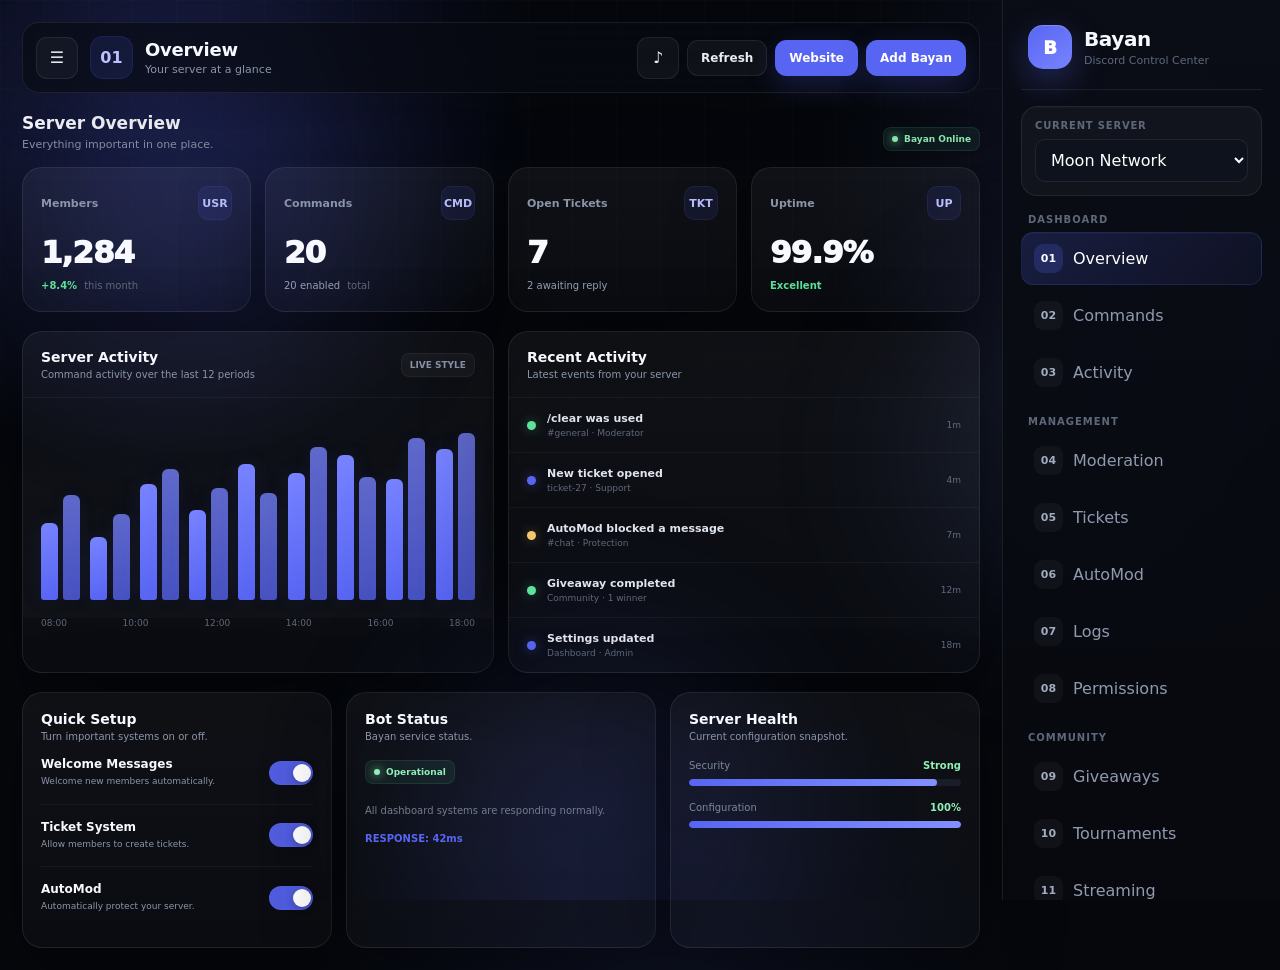
==== commit 673dfebf: "Add files via upload" ====
--- a/dashboard.html
+++ b/dashboard.html
@@ -1,33 +1,98 @@
 <!DOCTYPE html>
-<html lang="ar" dir="rtl">
+<html lang="en">
 <head>
     <meta charset="UTF-8">
     <meta name="viewport" content="width=device-width, initial-scale=1.0">
 
-    <title>بيان | لوحة التحكم</title>
-
-    <link rel="stylesheet" href="style.css">
+    <title>Bayan — Control Panel</title>
+    <meta
+        name="description"
+        content="Bayan Discord Bot Control Panel"
+    >
 
     <style>
+        :root {
+            --bg: #05070c;
+            --bg-soft: #090d15;
+            --panel: rgba(15, 19, 30, 0.72);
+            --panel-2: rgba(21, 26, 40, 0.82);
+            --border: rgba(255,255,255,0.08);
+            --border-soft: rgba(255,255,255,0.045);
+            --text: #f7f9ff;
+            --muted: #8b95aa;
+            --muted-2: #5f687b;
+            --accent: #5865f2;
+            --accent-2: #7b87ff;
+            --success: #5de39a;
+            --warning: #f5c76d;
+            --danger: #ff6f82;
+            --shadow: 0 25px 80px rgba(0,0,0,.38);
+            --radius: 20px;
+            --sidebar: 278px;
+        }
+
         * {
             box-sizing: border-box;
         }
 
-        html,
+        html {
+            scroll-behavior: smooth;
+        }
+
         body {
             margin: 0;
-            min-height: 100%;
+            min-height: 100vh;
+            color: var(--text);
+            background:
+                radial-gradient(
+                    circle at 12% 8%,
+                    rgba(88,101,242,.17),
+                    transparent 27%
+                ),
+                radial-gradient(
+                    circle at 90% 16%,
+                    rgba(123,135,255,.11),
+                    transparent 24%
+                ),
+                radial-gradient(
+                    circle at 52% 105%,
+                    rgba(88,101,242,.10),
+                    transparent 30%
+                ),
+                var(--bg);
             font-family:
-                Arial,
+                Inter,
+                ui-sans-serif,
+                system-ui,
+                -apple-system,
+                BlinkMacSystemFont,
                 "Segoe UI",
-                Tahoma,
                 sans-serif;
-            background: #070a12;
-            color: #fff;
-        }
-
-        body {
             overflow-x: hidden;
+        }
+
+        body::before {
+            content: "";
+            position: fixed;
+            inset: 0;
+            pointer-events: none;
+            z-index: -1;
+            background:
+                linear-gradient(
+                    rgba(255,255,255,.018) 1px,
+                    transparent 1px
+                ),
+                linear-gradient(
+                    90deg,
+                    rgba(255,255,255,.018) 1px,
+                    transparent 1px
+                );
+            background-size: 44px 44px;
+            mask-image: linear-gradient(
+                to bottom,
+                rgba(0,0,0,.8),
+                transparent 88%
+            );
         }
 
         button,
@@ -37,207 +102,465 @@
             font: inherit;
         }
 
+        button,
+        a {
+            -webkit-tap-highlight-color: transparent;
+        }
+
         button {
             cursor: pointer;
         }
 
-        .dashboard-shell {
+        a {
+            color: inherit;
+            text-decoration: none;
+        }
+
+        ::selection {
+            background: rgba(88,101,242,.35);
+            color: white;
+        }
+
+        /* ========================================
+           BACKGROUND
+        ======================================== */
+
+        .ambient {
+            position: fixed;
+            inset: 0;
+            overflow: hidden;
+            pointer-events: none;
+            z-index: -1;
+        }
+
+        .orb {
+            position: absolute;
+            border-radius: 999px;
+            filter: blur(95px);
+            opacity: .18;
+            animation: drift 14s ease-in-out infinite;
+        }
+
+        .orb-a {
+            width: 340px;
+            height: 340px;
+            top: 2%;
+            left: 2%;
+            background: #5865f2;
+        }
+
+        .orb-b {
+            width: 290px;
+            height: 290px;
+            right: 4%;
+            top: 34%;
+            background: #7289da;
+            animation-delay: -4s;
+        }
+
+        .orb-c {
+            width: 320px;
+            height: 320px;
+            left: 34%;
+            bottom: -8%;
+            background: #4655c7;
+            animation-delay: -8s;
+        }
+
+        @keyframes drift {
+            0%,
+            100% {
+                transform: translate3d(0,0,0) scale(1);
+            }
+
+            50% {
+                transform: translate3d(35px,-22px,0) scale(1.08);
+            }
+        }
+
+        /* ========================================
+           APP
+        ======================================== */
+
+        .app {
             min-height: 100vh;
-            display: flex;
-            background:
-                radial-gradient(
-                    circle at 80% 10%,
-                    rgba(88, 101, 242, 0.13),
-                    transparent 30%
-                ),
-                radial-gradient(
-                    circle at 20% 90%,
-                    rgba(114, 137, 218, 0.09),
-                    transparent 28%
-                ),
-                #070a12;
-        }
-
-        /* SIDEBAR */
+        }
 
         .sidebar {
-            width: 270px;
-            min-height: 100vh;
             position: fixed;
-            right: 0;
             top: 0;
             bottom: 0;
-            padding: 22px 16px;
-            background: rgba(10, 13, 22, 0.92);
-            border-left: 1px solid rgba(255, 255, 255, 0.07);
-            backdrop-filter: blur(20px);
-            z-index: 20;
+            right: 0;
+            width: var(--sidebar);
+            padding: 18px;
+            background:
+                linear-gradient(
+                    180deg,
+                    rgba(10,13,21,.90),
+                    rgba(7,9,15,.96)
+                );
+            border-left: 1px solid var(--border);
+            backdrop-filter: blur(28px);
+            z-index: 100;
             overflow-y: auto;
+            overflow-x: hidden;
+            transition: transform .28s ease;
+        }
+
+        .sidebar::-webkit-scrollbar {
+            width: 6px;
+        }
+
+        .sidebar::-webkit-scrollbar-thumb {
+            background: rgba(255,255,255,.08);
+            border-radius: 99px;
         }
 
         .brand {
+            position: relative;
             display: flex;
             align-items: center;
-            gap: 11px;
-            padding: 8px 10px 22px;
-            border-bottom: 1px solid rgba(255, 255, 255, 0.07);
-            margin-bottom: 18px;
-        }
-
-        .brand-icon {
-            width: 42px;
-            height: 42px;
-            border-radius: 14px;
+            gap: 12px;
+            padding: 7px 7px 20px;
+            margin-bottom: 16px;
+            border-bottom: 1px solid var(--border);
+        }
+
+        .brand-mark {
+            width: 44px;
+            height: 44px;
             display: grid;
             place-items: center;
+            border-radius: 15px;
+            font-size: 18px;
+            font-weight: 1000;
+            color: #fff;
+            background:
+                linear-gradient(
+                    145deg,
+                    #5865f2,
+                    #7784ff
+                );
+            box-shadow:
+                0 12px 34px rgba(88,101,242,.33),
+                inset 0 1px 1px rgba(255,255,255,.22);
+            position: relative;
+            overflow: hidden;
+        }
+
+        .brand-mark::after {
+            content: "";
+            position: absolute;
+            width: 100px;
+            height: 20px;
+            transform: rotate(-45deg);
+            background: rgba(255,255,255,.18);
+            top: -30px;
+            left: -50px;
+            animation: shine 5s linear infinite;
+        }
+
+        @keyframes shine {
+            0% {
+                transform: translateX(-20px) rotate(-45deg);
+            }
+
+            60%,
+            100% {
+                transform: translateX(150px) rotate(-45deg);
+            }
+        }
+
+        .brand-name {
+            font-size: 20px;
+            font-weight: 900;
+            letter-spacing: -.4px;
+        }
+
+        .brand-subtitle {
+            margin-top: 3px;
+            font-size: 11px;
+            color: var(--muted-2);
+        }
+
+        .server-card {
+            padding: 13px;
+            border: 1px solid var(--border);
+            background: rgba(255,255,255,.035);
+            border-radius: 16px;
+            margin-bottom: 18px;
+            box-shadow: inset 0 1px rgba(255,255,255,.025);
+        }
+
+        .server-label {
+            display: block;
+            margin-bottom: 8px;
+            font-size: 10px;
+            color: var(--muted-2);
+            text-transform: uppercase;
+            letter-spacing: .8px;
+            font-weight: 800;
+        }
+
+        .server-select {
+            width: 100%;
+            color: #fff;
+            border: 1px solid var(--border);
+            background: #0d121d;
+            padding: 10px 11px;
+            border-radius: 10px;
+            outline: none;
+        }
+
+        .server-select:focus {
+            border-color: rgba(88,101,242,.6);
+            box-shadow: 0 0 0 4px rgba(88,101,242,.09);
+        }
+
+        .nav-label {
+            margin: 17px 7px 7px;
+            color: var(--muted-2);
+            font-size: 10px;
+            font-weight: 900;
+            text-transform: uppercase;
+            letter-spacing: 1px;
+        }
+
+        .nav {
+            display: flex;
+            flex-direction: column;
+            gap: 4px;
+        }
+
+        .nav-item {
+            width: 100%;
+            display: flex;
+            align-items: center;
+            gap: 10px;
+            padding: 11px 12px;
+            border: 1px solid transparent;
+            border-radius: 12px;
+            color: #909aaf;
+            background: transparent;
+            text-align: left;
+            transition:
+                transform .18s ease,
+                background .18s ease,
+                border-color .18s ease,
+                color .18s ease;
+        }
+
+        .nav-item:hover {
+            color: #fff;
+            background: rgba(255,255,255,.045);
+            transform: translateX(-2px);
+        }
+
+        .nav-item.active {
+            color: #fff;
             background:
                 linear-gradient(
                     135deg,
-                    #5865f2,
-                    #7289da
+                    rgba(88,101,242,.20),
+                    rgba(88,101,242,.065)
                 );
-            font-weight: 900;
+            border-color: rgba(88,101,242,.18);
             box-shadow:
-                0 12px 30px rgba(88, 101, 242, 0.25);
-        }
-
-        .brand strong {
-            font-size: 20px;
-        }
-
-        .brand small {
-            display: block;
-            margin-top: 3px;
-            color: #7d879c;
-            font-size: 11px;
-        }
-
-        .server-box {
-            padding: 13px;
-            margin-bottom: 18px;
-            border-radius: 15px;
-            background: rgba(255, 255, 255, 0.045);
-            border: 1px solid rgba(255, 255, 255, 0.07);
-        }
-
-        .server-box span {
-            display: block;
-            color: #737d93;
-            font-size: 11px;
-            margin-bottom: 8px;
-        }
-
-        .server-select {
-            width: 100%;
-            border: 1px solid rgba(255, 255, 255, 0.07);
-            outline: 0;
-            background: #101522;
-            color: #fff;
-            border-radius: 10px;
-            padding: 10px;
-        }
-
-        .menu-title {
-            color: #5f6980;
+                inset 0 1px rgba(255,255,255,.025);
+        }
+
+        .nav-icon {
+            width: 29px;
+            height: 29px;
+            border-radius: 9px;
+            display: grid;
+            place-items: center;
+            color: #a3acc0;
+            background: rgba(255,255,255,.04);
             font-size: 11px;
             font-weight: 900;
-            padding: 0 10px;
-            margin: 18px 0 7px;
-        }
-
-        .nav-menu {
+        }
+
+        .nav-item.active .nav-icon {
+            color: white;
+            background: rgba(88,101,242,.22);
+        }
+
+        .sidebar-bottom {
+            margin-top: 24px;
+            padding-top: 15px;
+            border-top: 1px solid var(--border);
+        }
+
+        .user-mini {
             display: flex;
-            flex-direction: column;
-            gap: 4px;
-        }
-
-        .nav-item {
-            width: 100%;
-            border: 0;
-            background: transparent;
-            color: #9ca5b8;
-            text-align: right;
-            padding: 11px 13px;
-            border-radius: 11px;
-            transition: 0.18s ease;
-        }
-
-        .nav-item:hover {
-            background: rgba(255, 255, 255, 0.055);
-            color: #fff;
-        }
-
-        .nav-item.active {
+            align-items: center;
+            gap: 10px;
+            padding: 10px;
+            border-radius: 13px;
+            background: rgba(255,255,255,.025);
+        }
+
+        .avatar {
+            width: 37px;
+            height: 37px;
+            display: grid;
+            place-items: center;
+            border-radius: 12px;
             background:
                 linear-gradient(
-                    135deg,
-                    rgba(88, 101, 242, 0.24),
-                    rgba(88, 101, 242, 0.08)
+                    145deg,
+                    #232b43,
+                    #171c2a
                 );
-            color: #fff;
-            border: 1px solid rgba(88, 101, 242, 0.2);
-        }
-
-        /* MAIN */
+            color: #d9def0;
+            font-weight: 900;
+            font-size: 12px;
+        }
+
+        .user-name {
+            font-size: 12px;
+            font-weight: 800;
+        }
+
+        .user-status {
+            margin-top: 3px;
+            font-size: 10px;
+            color: var(--success);
+        }
+
+        /* ========================================
+           MAIN
+        ======================================== */
 
         .main {
-            width: calc(100% - 270px);
-            margin-right: 270px;
-            padding: 25px;
+            width: calc(100% - var(--sidebar));
+            margin-right: var(--sidebar);
+            min-height: 100vh;
+            padding: 22px;
         }
 
         .topbar {
+            position: sticky;
+            top: 12px;
+            z-index: 40;
             display: flex;
             align-items: center;
             justify-content: space-between;
-            gap: 15px;
-            margin-bottom: 25px;
-        }
-
-        .topbar h1 {
+            gap: 16px;
+            padding: 13px;
+            margin-bottom: 20px;
+            border: 1px solid var(--border);
+            border-radius: 17px;
+            background: rgba(8,11,18,.70);
+            backdrop-filter: blur(24px);
+            box-shadow: 0 14px 55px rgba(0,0,0,.18);
+        }
+
+        .top-left {
+            display: flex;
+            align-items: center;
+            gap: 12px;
+            min-width: 0;
+        }
+
+        .mobile-menu {
+            display: none;
+        }
+
+        .page-icon {
+            width: 43px;
+            height: 43px;
+            border-radius: 13px;
+            display: grid;
+            place-items: center;
+            font-weight: 900;
+            background: rgba(88,101,242,.13);
+            color: #b9c1ff;
+            border: 1px solid rgba(88,101,242,.14);
+        }
+
+        .page-title {
             margin: 0;
-            font-size: 28px;
-        }
-
-        .topbar p {
-            margin: 6px 0 0;
-            color: #788399;
-            font-size: 13px;
+            font-size: 18px;
+            font-weight: 900;
+            letter-spacing: -.25px;
+        }
+
+        .page-description {
+            margin-top: 3px;
+            color: var(--muted);
+            font-size: 11px;
         }
 
         .top-actions {
             display: flex;
-            gap: 9px;
-        }
-
-        .top-btn {
-            border: 1px solid rgba(255, 255, 255, 0.08);
+            align-items: center;
+            gap: 8px;
+            flex-wrap: wrap;
+        }
+
+        .icon-button,
+        .action-button {
+            border: 1px solid var(--border);
+            background: rgba(255,255,255,.04);
+            color: #e8ebf3;
+            border-radius: 11px;
+            transition:
+                transform .18s ease,
+                background .18s ease,
+                border-color .18s ease;
+        }
+
+        .icon-button {
+            width: 42px;
+            height: 42px;
+            display: grid;
+            place-items: center;
+            font-weight: 900;
+        }
+
+        .action-button {
+            padding: 10px 13px;
+            font-size: 12px;
+            font-weight: 800;
+        }
+
+        .icon-button:hover,
+        .action-button:hover {
+            transform: translateY(-1px);
+            background: rgba(255,255,255,.07);
+            border-color: rgba(255,255,255,.12);
+        }
+
+        .action-button.primary {
+            background: var(--accent);
+            border-color: var(--accent);
             color: #fff;
-            background: rgba(255, 255, 255, 0.045);
-            border-radius: 11px;
-            padding: 10px 14px;
-        }
-
-        .top-btn.primary {
-            background: #5865f2;
-            border-color: #5865f2;
-        }
-
-        /* PANELS */
+            box-shadow: 0 10px 28px rgba(88,101,242,.22);
+        }
+
+        .action-button.primary:hover {
+            background: #6471fa;
+        }
+
+        /* ========================================
+           PANELS
+        ======================================== */
 
         .panel {
             display: none;
+            animation: panelEnter .35s ease both;
         }
 
         .panel.active {
             display: block;
-            animation: panelIn 0.25s ease;
-        }
-
-        @keyframes panelIn {
+        }
+
+        @keyframes panelEnter {
             from {
                 opacity: 0;
-                transform: translateY(8px);
+                transform: translateY(10px);
             }
 
             to {
@@ -246,121 +569,446 @@
             }
         }
 
-        .grid-4 {
+        .section-header {
+            display: flex;
+            align-items: flex-end;
+            justify-content: space-between;
+            gap: 15px;
+            margin: 5px 0 16px;
+        }
+
+        .section-header h2 {
+            margin: 0;
+            font-size: 17px;
+        }
+
+        .section-header p {
+            margin: 5px 0 0;
+            color: var(--muted);
+            font-size: 11px;
+        }
+
+        .panel-grid-2 {
             display: grid;
-            grid-template-columns: repeat(4, 1fr);
+            grid-template-columns: repeat(2, minmax(0,1fr));
             gap: 14px;
-            margin-bottom: 18px;
-        }
-
-        .grid-3 {
+        }
+
+        .panel-grid-3 {
             display: grid;
-            grid-template-columns: repeat(3, 1fr);
+            grid-template-columns: repeat(3, minmax(0,1fr));
             gap: 14px;
-            margin-bottom: 18px;
-        }
-
-        .grid-2 {
+        }
+
+        .panel-grid-4 {
             display: grid;
-            grid-template-columns: repeat(2, 1fr);
+            grid-template-columns: repeat(4, minmax(0,1fr));
             gap: 14px;
-            margin-bottom: 18px;
         }
 
         .card {
-            background: rgba(255, 255, 255, 0.035);
-            border: 1px solid rgba(255, 255, 255, 0.07);
-            border-radius: 18px;
+            position: relative;
+            overflow: hidden;
+            border: 1px solid var(--border);
+            border-radius: var(--radius);
+            background:
+                linear-gradient(
+                    180deg,
+                    rgba(255,255,255,.042),
+                    rgba(255,255,255,.022)
+                );
+            box-shadow: var(--shadow);
+        }
+
+        .card::before {
+            content: "";
+            position: absolute;
+            inset: 0;
+            pointer-events: none;
+            background:
+                linear-gradient(
+                    110deg,
+                    transparent 35%,
+                    rgba(255,255,255,.025),
+                    transparent 65%
+                );
+            transform: translateX(-100%);
+            transition: transform .7s ease;
+        }
+
+        .card:hover::before {
+            transform: translateX(100%);
+        }
+
+        .card-padding {
             padding: 18px;
         }
 
+        /* ========================================
+           STAT CARDS
+        ======================================== */
+
         .stat-card {
-            min-height: 125px;
-        }
-
-        .stat-label {
-            color: #7f899e;
-            font-size: 12px;
-        }
-
-        .stat-value {
-            margin-top: 13px;
-            font-size: 28px;
-            font-weight: 900;
-        }
-
-        .stat-sub {
-            margin-top: 7px;
-            color: #626d82;
-            font-size: 11px;
-        }
-
-        .card-title {
+            min-height: 145px;
+            padding: 18px;
+            transition:
+                transform .2s ease,
+                border-color .2s ease;
+        }
+
+        .stat-card:hover {
+            transform: translateY(-3px);
+            border-color: rgba(255,255,255,.11);
+        }
+
+        .stat-top {
             display: flex;
             align-items: center;
             justify-content: space-between;
             gap: 10px;
-            margin-bottom: 16px;
-        }
-
-        .card-title h3 {
-            margin: 0;
-            font-size: 16px;
-        }
-
-        .card-title span {
-            color: #687389;
+        }
+
+        .stat-label {
+            color: var(--muted);
             font-size: 11px;
-        }
-
-        /* COMMANDS */
-
-        .command-search {
-            width: 100%;
-            padding: 12px 14px;
-            border-radius: 12px;
-            outline: 0;
-            border: 1px solid rgba(255,255,255,.07);
-            background: #0d111b;
-            color: white;
-            margin-bottom: 13px;
-        }
-
-        .command-list {
+            font-weight: 700;
+        }
+
+        .stat-icon {
+            width: 34px;
+            height: 34px;
+            border-radius: 10px;
             display: grid;
-            grid-template-columns: repeat(2, 1fr);
-            gap: 10px;
-        }
-
-        .command-row {
+            place-items: center;
+            color: #bac1ff;
+            background: rgba(88,101,242,.10);
+            border: 1px solid rgba(88,101,242,.13);
+            font-size: 11px;
+            font-weight: 900;
+        }
+
+        .stat-value {
+            margin-top: 17px;
+            font-size: 31px;
+            line-height: 1;
+            font-weight: 950;
+            letter-spacing: -1px;
+        }
+
+        .stat-footer {
+            display: flex;
+            align-items: center;
+            gap: 7px;
+            margin-top: 12px;
+            color: var(--muted-2);
+            font-size: 10px;
+        }
+
+        .trend-up {
+            color: var(--success);
+            font-weight: 800;
+        }
+
+        .trend-neutral {
+            color: #96a0b5;
+        }
+
+        /* ========================================
+           CARD HEADER
+        ======================================== */
+
+        .card-header {
             display: flex;
             align-items: center;
             justify-content: space-between;
             gap: 12px;
+            padding: 17px 18px;
+            border-bottom: 1px solid var(--border-soft);
+        }
+
+        .card-header-left h3 {
+            margin: 0;
+            font-size: 14px;
+            font-weight: 900;
+        }
+
+        .card-header-left p {
+            margin: 4px 0 0;
+            color: var(--muted);
+            font-size: 10px;
+        }
+
+        .card-header-tag {
+            padding: 6px 8px;
+            border-radius: 8px;
+            color: #8791a7;
+            font-size: 9px;
+            font-weight: 900;
+            background: rgba(255,255,255,.04);
+            border: 1px solid rgba(255,255,255,.05);
+        }
+
+        /* ========================================
+           CHART
+        ======================================== */
+
+        .chart-area {
+            height: 220px;
+            padding: 18px;
+            display: flex;
+            align-items: end;
+            gap: 10px;
+            background:
+                linear-gradient(
+                    to top,
+                    rgba(255,255,255,.018),
+                    transparent
+                );
+        }
+
+        .bar-wrap {
+            flex: 1;
+            height: 100%;
+            display: flex;
+            align-items: end;
+            gap: 5px;
+        }
+
+        .bar {
+            flex: 1;
+            border-radius: 6px 6px 3px 3px;
+            min-width: 5px;
+            height: calc(var(--h) * 1%);
+            background:
+                linear-gradient(
+                    180deg,
+                    #7783ff,
+                    #5865f2
+                );
+            box-shadow: 0 0 22px rgba(88,101,242,.10);
+            transform-origin: bottom;
+            animation: barGrow .8s cubic-bezier(.2,.8,.2,1) both;
+        }
+
+        .bar:nth-child(2) {
+            opacity: .78;
+        }
+
+        @keyframes barGrow {
+            from {
+                transform: scaleY(0);
+            }
+
+            to {
+                transform: scaleY(1);
+            }
+        }
+
+        .chart-labels {
+            display: flex;
+            justify-content: space-between;
+            padding: 0 18px 16px;
+            color: var(--muted-2);
+            font-size: 9px;
+        }
+
+        /* ========================================
+           ACTIVITY
+        ======================================== */
+
+        .activity-list {
+            display: flex;
+            flex-direction: column;
+        }
+
+        .activity-item {
+            display: flex;
+            align-items: center;
+            gap: 11px;
+            padding: 14px 18px;
+            border-bottom: 1px solid var(--border-soft);
+            transition: background .18s ease;
+        }
+
+        .activity-item:last-child {
+            border-bottom: 0;
+        }
+
+        .activity-item:hover {
+            background: rgba(255,255,255,.018);
+        }
+
+        .activity-dot {
+            width: 9px;
+            height: 9px;
+            flex: 0 0 auto;
+            border-radius: 50%;
+            background: var(--accent);
+            box-shadow: 0 0 12px rgba(88,101,242,.5);
+        }
+
+        .activity-dot.success {
+            background: var(--success);
+            box-shadow: 0 0 12px rgba(93,227,154,.4);
+        }
+
+        .activity-dot.warning {
+            background: var(--warning);
+            box-shadow: 0 0 12px rgba(245,199,109,.35);
+        }
+
+        .activity-content {
+            min-width: 0;
+            flex: 1;
+        }
+
+        .activity-main {
+            color: #dfe4ef;
+            font-size: 11px;
+            font-weight: 700;
+        }
+
+        .activity-meta {
+            margin-top: 3px;
+            color: var(--muted-2);
+            font-size: 9px;
+        }
+
+        .activity-time {
+            color: #626c80;
+            font-size: 9px;
+            white-space: nowrap;
+        }
+
+        /* ========================================
+           SEARCH
+        ======================================== */
+
+        .search-row {
+            display: flex;
+            gap: 10px;
+            margin-bottom: 14px;
+        }
+
+        .search-wrap {
+            position: relative;
+            flex: 1;
+        }
+
+        .search-input {
+            width: 100%;
+            height: 44px;
+            padding: 0 40px 0 13px;
+            border-radius: 12px;
+            border: 1px solid var(--border);
+            background: rgba(255,255,255,.035);
+            color: white;
+            outline: 0;
+        }
+
+        .search-input::placeholder {
+            color: #626c7d;
+        }
+
+        .search-input:focus {
+            border-color: rgba(88,101,242,.55);
+            box-shadow: 0 0 0 4px rgba(88,101,242,.08);
+        }
+
+        .search-symbol {
+            position: absolute;
+            right: 14px;
+            top: 50%;
+            transform: translateY(-50%);
+            color: #667186;
+            font-size: 11px;
+            pointer-events: none;
+        }
+
+        .filter-select {
+            min-width: 150px;
+            height: 44px;
+            padding: 0 11px;
+            border-radius: 12px;
+            border: 1px solid var(--border);
+            background: #0d121d;
+            color: white;
+            outline: 0;
+        }
+
+        /* ========================================
+           COMMANDS
+        ======================================== */
+
+        .command-grid {
+            display: grid;
+            grid-template-columns: repeat(2, minmax(0,1fr));
+            gap: 10px;
+        }
+
+        .command-row {
+            display: flex;
+            align-items: center;
+            gap: 12px;
             padding: 13px;
-            border-radius: 13px;
-            background: rgba(255, 255, 255, 0.03);
-            border: 1px solid rgba(255, 255, 255, 0.055);
+            border: 1px solid var(--border-soft);
+            border-radius: 14px;
+            background: rgba(255,255,255,.025);
+            transition:
+                transform .18s ease,
+                background .18s ease,
+                border-color .18s ease;
+        }
+
+        .command-row:hover {
+            transform: translateY(-2px);
+            background: rgba(255,255,255,.04);
+            border-color: rgba(255,255,255,.085);
+        }
+
+        .command-badge {
+            width: 39px;
+            height: 39px;
+            display: grid;
+            place-items: center;
+            border-radius: 12px;
+            color: #bbc2ff;
+            background: rgba(88,101,242,.10);
+            border: 1px solid rgba(88,101,242,.12);
+            font-size: 10px;
+            font-weight: 900;
+            font-family: Consolas, monospace;
+        }
+
+        .command-info {
+            min-width: 0;
+            flex: 1;
         }
 
         .command-name {
+            color: #edf0f7;
+            font-size: 12px;
             font-family: Consolas, monospace;
-            font-weight: 800;
-            color: #9ba5ff;
+            font-weight: 900;
         }
 
         .command-desc {
-            color: #737e93;
-            font-size: 11px;
             margin-top: 4px;
-        }
-
-        /* TOGGLE */
+            color: var(--muted);
+            font-size: 9px;
+            white-space: nowrap;
+            overflow: hidden;
+            text-overflow: ellipsis;
+        }
+
+        /* ========================================
+           SWITCH
+        ======================================== */
 
         .switch {
-            width: 46px;
-            height: 26px;
             position: relative;
+            width: 44px;
+            height: 24px;
             flex: 0 0 auto;
         }
 
@@ -373,33 +1021,42 @@
         .slider {
             position: absolute;
             inset: 0;
-            border-radius: 999px;
-            background: #232a39;
-            transition: 0.2s ease;
+            border-radius: 99px;
+            background: #242b3a;
+            border: 1px solid rgba(255,255,255,.05);
+            transition: .2s ease;
         }
 
         .slider::before {
             content: "";
             position: absolute;
-            width: 20px;
-            height: 20px;
-            top: 3px;
-            right: 3px;
+            width: 18px;
+            height: 18px;
+            left: 3px;
+            top: 2px;
             border-radius: 50%;
-            background: #9099aa;
-            transition: 0.2s ease;
+            background: #929aac;
+            transition: .2s ease;
+            box-shadow: 0 2px 8px rgba(0,0,0,.25);
         }
 
         .switch input:checked + .slider {
-            background: #5865f2;
+            background: rgba(88,101,242,.92);
+            border-color: rgba(88,101,242,.25);
         }
 
         .switch input:checked + .slider::before {
-            transform: translateX(-20px);
+            transform: translateX(20px);
             background: white;
         }
 
-        /* SETTINGS */
+        /* ========================================
+           SETTINGS
+        ======================================== */
+
+        .settings-list {
+            padding: 5px 18px;
+        }
 
         .setting-row {
             display: flex;
@@ -407,217 +1064,435 @@
             justify-content: space-between;
             gap: 15px;
             padding: 15px 0;
-            border-bottom: 1px solid rgba(255,255,255,.055);
+            border-bottom: 1px solid var(--border-soft);
         }
 
         .setting-row:last-child {
             border-bottom: 0;
         }
 
+        .setting-main {
+            min-width: 0;
+        }
+
         .setting-title {
-            font-weight: 700;
-            font-size: 14px;
+            font-size: 12px;
+            font-weight: 800;
         }
 
         .setting-description {
-            margin-top: 5px;
-            color: #707b90;
-            font-size: 11px;
+            margin-top: 4px;
+            color: var(--muted);
+            line-height: 1.5;
+            font-size: 9px;
+        }
+
+        .form-grid {
+            display: grid;
+            grid-template-columns: repeat(2, minmax(0,1fr));
+            gap: 12px;
+        }
+
+        .field {
+            display: flex;
+            flex-direction: column;
+            gap: 7px;
+        }
+
+        .field.full {
+            grid-column: 1 / -1;
+        }
+
+        .field label {
+            color: #8b95aa;
+            font-size: 10px;
+            font-weight: 800;
         }
 
         .input,
         .select,
         .textarea {
             width: 100%;
-            background: #0c1019;
+            border: 1px solid var(--border);
+            border-radius: 11px;
+            background: #0c111b;
             color: white;
-            border: 1px solid rgba(255,255,255,.08);
-            border-radius: 10px;
             padding: 11px 12px;
             outline: 0;
         }
 
+        .input:focus,
+        .select:focus,
+        .textarea:focus {
+            border-color: rgba(88,101,242,.56);
+            box-shadow: 0 0 0 4px rgba(88,101,242,.08);
+        }
+
         .textarea {
-            min-height: 100px;
+            min-height: 110px;
             resize: vertical;
         }
 
-        .save-btn {
+        .button-row {
+            display: flex;
+            gap: 8px;
+            flex-wrap: wrap;
+            margin-top: 15px;
+        }
+
+        .danger-button {
+            padding: 10px 13px;
+            border-radius: 10px;
+            color: #ffb7c1;
+            border: 1px solid rgba(255,111,130,.16);
+            background: rgba(255,111,130,.06);
+            font-size: 11px;
+            font-weight: 800;
+        }
+
+        /* ========================================
+           TAGS
+        ======================================== */
+
+        .status {
+            display: inline-flex;
+            align-items: center;
+            gap: 6px;
+            padding: 6px 8px;
+            border-radius: 8px;
+            font-size: 9px;
+            font-weight: 900;
+        }
+
+        .status.online {
+            color: #8ff0b8;
+            background: rgba(93,227,154,.075);
+            border: 1px solid rgba(93,227,154,.11);
+        }
+
+        .status.offline {
+            color: #a4adbd;
+            background: rgba(255,255,255,.04);
+            border: 1px solid rgba(255,255,255,.06);
+        }
+
+        .status-dot {
+            width: 6px;
+            height: 6px;
+            border-radius: 50%;
+            background: currentColor;
+            box-shadow: 0 0 10px currentColor;
+        }
+
+        /* ========================================
+           STREAMING
+        ======================================== */
+
+        .platform-grid {
+            display: grid;
+            grid-template-columns: repeat(2, minmax(0,1fr));
+            gap: 10px;
+        }
+
+        .platform-card {
+            padding: 14px;
+            border: 1px solid var(--border-soft);
+            border-radius: 14px;
+            background: rgba(255,255,255,.025);
+        }
+
+        .platform-top {
+            display: flex;
+            align-items: center;
+            justify-content: space-between;
+            gap: 10px;
+            margin-bottom: 11px;
+        }
+
+        .platform-name {
+            font-size: 12px;
+            font-weight: 900;
+        }
+
+        .platform-handle {
+            color: var(--muted);
+            font-size: 9px;
+        }
+
+        /* ========================================
+           TABLE
+        ======================================== */
+
+        .table-wrap {
+            overflow-x: auto;
+        }
+
+        table {
             width: 100%;
-            margin-top: 15px;
-            border: 0;
-            border-radius: 11px;
-            padding: 12px;
-            color: white;
-            background: #5865f2;
-            font-weight: 800;
-        }
-
-        /* ACTIVITY */
-
-        .activity {
+            border-collapse: collapse;
+        }
+
+        th,
+        td {
+            padding: 13px 10px;
+            text-align: left;
+            border-bottom: 1px solid var(--border-soft);
+        }
+
+        th {
+            color: #657086;
+            font-size: 9px;
+            text-transform: uppercase;
+            letter-spacing: .6px;
+        }
+
+        td {
+            color: #b4bdce;
+            font-size: 10px;
+        }
+
+        tr:last-child td {
+            border-bottom: 0;
+        }
+
+        /* ========================================
+           TOAST
+        ======================================== */
+
+        .toast-container {
+            position: fixed;
+            bottom: 20px;
+            left: 20px;
+            z-index: 1000;
             display: flex;
             flex-direction: column;
-            gap: 9px;
-        }
-
-        .activity-row {
-            display: flex;
-            align-items: center;
-            gap: 11px;
-            padding: 12px;
-            border-radius: 12px;
-            background: rgba(255,255,255,.03);
-        }
-
-        .activity-dot {
-            width: 9px;
-            height: 9px;
-            border-radius: 50%;
-            background: #7289da;
-        }
-
-        .activity-text strong {
-            display: block;
-            font-size: 13px;
-        }
-
-        .activity-text span {
-            display: block;
-            color: #6d778c;
-            font-size: 11px;
-            margin-top: 4px;
-        }
-
-        /* PLATFORM */
-
-        .platform-row {
+            gap: 8px;
+            pointer-events: none;
+        }
+
+        .toast {
+            min-width: 275px;
+            max-width: 360px;
+            padding: 13px 14px;
             display: flex;
             align-items: center;
             gap: 10px;
-            margin-bottom: 10px;
-        }
-
-        .platform-label {
-            width: 80px;
-            color: #8d96a9;
-            font-size: 12px;
-        }
-
-        .platform-row .input {
-            flex: 1;
-        }
-
-        .remove-btn {
-            border: 1px solid rgba(255,255,255,.07);
-            background: rgba(255,255,255,.04);
-            color: #a9b1c0;
+            border: 1px solid var(--border);
+            border-radius: 13px;
+            background:
+                linear-gradient(
+                    145deg,
+                    rgba(20,25,39,.96),
+                    rgba(11,15,24,.96)
+                );
+            box-shadow: 0 20px 45px rgba(0,0,0,.35);
+            backdrop-filter: blur(18px);
+            animation: toastIn .3s ease both;
+            pointer-events: auto;
+        }
+
+        .toast-icon {
+            width: 29px;
+            height: 29px;
+            flex: 0 0 auto;
+            display: grid;
+            place-items: center;
             border-radius: 9px;
-            padding: 9px 11px;
-        }
-
-        .add-btn {
-            width: 100%;
-            border: 1px dashed rgba(255,255,255,.12);
-            background: transparent;
-            color: #8c97ad;
-            padding: 11px;
-            border-radius: 10px;
-            margin-top: 3px;
-        }
-
-        /* TABLE */
-
-        .table-wrap {
-            overflow-x: auto;
-        }
-
-        table {
-            width: 100%;
-            border-collapse: collapse;
-        }
-
-        th,
-        td {
-            padding: 13px 10px;
-            text-align: right;
-            border-bottom: 1px solid rgba(255,255,255,.055);
-            white-space: nowrap;
-        }
-
-        th {
-            color: #69748a;
-            font-size: 11px;
-        }
-
-        td {
-            font-size: 12px;
-            color: #aab2c1;
-        }
-
-        /* MOBILE */
-
-        .mobile-menu {
-            display: none;
-        }
-
-        @media (max-width: 1150px) {
-            .grid-4 {
-                grid-template-columns: repeat(2, 1fr);
+            background: rgba(88,101,242,.13);
+            color: #bbc2ff;
+            font-size: 10px;
+            font-weight: 900;
+        }
+
+        .toast-message {
+            color: #e9edf6;
+            font-size: 10px;
+            line-height: 1.4;
+        }
+
+        @keyframes toastIn {
+            from {
+                opacity: 0;
+                transform: translateY(14px) scale(.97);
             }
 
-            .grid-3 {
-                grid-template-columns: repeat(2, 1fr);
+            to {
+                opacity: 1;
+                transform: translateY(0) scale(1);
             }
         }
 
-        @media (max-width: 850px) {
+        .toast.hide {
+            animation: toastOut .24s ease forwards;
+        }
+
+        @keyframes toastOut {
+            to {
+                opacity: 0;
+                transform: translateY(10px) scale(.97);
+            }
+        }
+
+        /* ========================================
+           LOADING
+        ======================================== */
+
+        .loading-overlay {
+            position: fixed;
+            inset: 0;
+            z-index: 2000;
+            display: grid;
+            place-items: center;
+            background: #05070c;
+            transition:
+                opacity .45s ease,
+                visibility .45s ease;
+        }
+
+        .loading-overlay.loaded {
+            opacity: 0;
+            visibility: hidden;
+        }
+
+        .loader {
+            width: 72px;
+            height: 72px;
+            display: grid;
+            place-items: center;
+            border-radius: 22px;
+            background:
+                linear-gradient(
+                    145deg,
+                    #5865f2,
+                    #7480ff
+                );
+            box-shadow:
+                0 25px 70px rgba(88,101,242,.28);
+            animation: loaderPulse 1.2s ease-in-out infinite;
+        }
+
+        .loader span {
+            font-weight: 1000;
+            font-size: 25px;
+        }
+
+        @keyframes loaderPulse {
+            0%,
+            100% {
+                transform: scale(1);
+            }
+
+            50% {
+                transform: scale(1.06);
+            }
+        }
+
+        /* ========================================
+           RESPONSIVE
+        ======================================== */
+
+        @media (max-width: 1200px) {
+            .panel-grid-4 {
+                grid-template-columns: repeat(2, minmax(0,1fr));
+            }
+
+            .panel-grid-3 {
+                grid-template-columns: repeat(2, minmax(0,1fr));
+            }
+        }
+
+        @media (max-width: 980px) {
             .sidebar {
                 transform: translateX(100%);
-                transition: 0.25s ease;
             }
 
             .sidebar.open {
                 transform: translateX(0);
+                box-shadow: -30px 0 80px rgba(0,0,0,.35);
             }
 
             .main {
                 width: 100%;
                 margin-right: 0;
-                padding: 17px;
             }
 
             .mobile-menu {
-                display: inline-flex;
+                display: grid;
             }
 
-            .grid-2,
-            .grid-3,
-            .grid-4,
-            .command-list {
+            .panel-grid-2,
+            .panel-grid-3,
+            .panel-grid-4,
+            .command-grid,
+            .platform-grid {
                 grid-template-columns: 1fr;
             }
+        }
+
+        @media (max-width: 650px) {
+            .main {
+                padding: 12px;
+            }
 
             .topbar {
-                align-items: flex-start;
+                top: 8px;
+                padding: 10px;
+                border-radius: 14px;
             }
 
-            .top-actions {
-                flex-wrap: wrap;
+            .page-icon {
+                width: 39px;
+                height: 39px;
             }
-        }
-
-        @media (max-width: 500px) {
-            .topbar {
+
+            .page-title {
+                font-size: 15px;
+            }
+
+            .page-description {
+                font-size: 9px;
+            }
+
+            .action-button.hide-mobile {
+                display: none;
+            }
+
+            .form-grid {
+                grid-template-columns: 1fr;
+            }
+
+            .field.full {
+                grid-column: auto;
+            }
+
+            .search-row {
                 flex-direction: column;
             }
 
-            .top-actions {
+            .filter-select {
                 width: 100%;
             }
 
-            .top-btn {
-                flex: 1;
+            .toast-container {
+                right: 12px;
+                left: 12px;
+                bottom: 12px;
+            }
+
+            .toast {
+                min-width: 0;
+                width: 100%;
+            }
+        }
+
+        @media (prefers-reduced-motion: reduce) {
+            *,
+            *::before,
+            *::after {
+                animation-duration: .001ms !important;
+                animation-iteration-count: 1 !important;
+                transition-duration: .001ms !important;
+                scroll-behavior: auto !important;
             }
         }
     </style>
@@ -625,246 +1500,2033 @@
 
 <body>
 
-<div class="dashboard-shell">
-
-    <!-- SIDEBAR -->
-
-    <aside class="sidebar" id="sidebar">
-
-        <div class="brand">
-            <div class="brand-icon">ب</div>
-
-            <div>
-                <strong>بيان</strong>
-                <small>لوحة التحكم</small>
+    <!-- Loading -->
+    <div class="loading-overlay" id="loadingOverlay">
+        <div class="loader">
+            <span>B</span>
+        </div>
+    </div>
+
+    <!-- Ambient background -->
+    <div class="ambient">
+        <div class="orb orb-a"></div>
+        <div class="orb orb-b"></div>
+        <div class="orb orb-c"></div>
+    </div>
+
+    <div class="app">
+
+        <!-- ==========================================
+             SIDEBAR
+        =========================================== -->
+
+        <aside class="sidebar" id="sidebar">
+
+            <div class="brand">
+                <div class="brand-mark">B</div>
+
+                <div>
+                    <div class="brand-name">Bayan</div>
+                    <div class="brand-subtitle">
+                        Discord Control Center
+                    </div>
+                </div>
             </div>
-        </div>
-
-        <div class="server-box">
-            <span>السيرفر الحالي</span>
-
-            <select class="server-select">
-                <option>اختر السيرفر</option>
-                <option>السيرفر التجريبي</option>
-            </select>
-        </div>
-
-        <div class="menu-title">
-            الرئيسية
-        </div>
-
-        <div class="nav-menu">
-
-            <button class="nav-item active" data-panel="overview">
-                نظرة عامة
-            </button>
-
-            <button class="nav-item" data-panel="commands">
-                الأوامر
-            </button>
-
-            <button class="nav-item" data-panel="activity">
-                النشاط
-            </button>
-
-        </div>
-
-        <div class="menu-title">
-            الإدارة
-        </div>
-
-        <div class="nav-menu">
-
-            <button class="nav-item" data-panel="moderation">
-                الإدارة
-            </button>
-
-            <button class="nav-item" data-panel="tickets">
-                التذاكر
-            </button>
-
-            <button class="nav-item" data-panel="permissions">
-                الصلاحيات
-            </button>
-
-            <button class="nav-item" data-panel="welcome">
-                الترحيب
-            </button>
-
-            <button class="nav-item" data-panel="automod">
-                الحماية
-            </button>
-
-            <button class="nav-item" data-panel="logs">
-                السجلات
-            </button>
-
-        </div>
-
-        <div class="menu-title">
-            المجتمع
-        </div>
-
-        <div class="nav-menu">
-
-            <button class="nav-item" data-panel="giveaways">
-                السحوبات
-            </button>
-
-            <button class="nav-item" data-panel="tournaments">
-                البطولات
-            </button>
-
-            <button class="nav-item" data-panel="streaming">
-                البث
-            </button>
-
-        </div>
-
-        <div class="menu-title">
-            النظام
-        </div>
-
-        <div class="nav-menu">
-
-            <button class="nav-item" data-panel="settings">
-                الإعدادات
-            </button>
-
-            <button class="nav-item" data-panel="audit">
-                سجل التدقيق
-            </button>
-
-        </div>
-
-    </aside>
-
-    <!-- MAIN -->
-
-    <main class="main">
-
-        <div class="topbar">
-
-            <div>
-                <h1 id="pageTitle">
-                    نظرة عامة
-                </h1>
-
-                <p>
-                    تحكم كامل بإعدادات سيرفرك من مكان واحد.
-                </p>
+
+            <div class="server-card">
+
+                <span class="server-label">
+                    Current Server
+                </span>
+
+                <select class="server-select" id="serverSelect">
+                    <option value="moon">
+                        Moon Network
+                    </option>
+
+                    <option value="demo">
+                        Demo Server
+                    </option>
+                </select>
+
             </div>
 
-            <div class="top-actions">
+            <div class="nav-label">
+                Dashboard
+            </div>
+
+            <nav class="nav">
 
                 <button
-                    class="top-btn mobile-menu"
-                    id="mobileMenu"
+                    class="nav-item active"
+                    data-panel="overview"
+                    data-title="Overview"
+                    data-description="Your server at a glance"
                 >
-                    القائمة
+                    <span class="nav-icon">01</span>
+                    <span>Overview</span>
                 </button>
 
                 <button
-                    class="top-btn"
-                    onclick="showToast('تم تحديث البيانات')"
+                    class="nav-item"
+                    data-panel="commands"
+                    data-title="Commands"
+                    data-description="Manage Bayan commands"
                 >
-                    تحديث
+                    <span class="nav-icon">02</span>
+                    <span>Commands</span>
                 </button>
 
-                <a
-                    class="top-btn primary"
-                    href="index.html"
+                <button
+                    class="nav-item"
+                    data-panel="activity"
+                    data-title="Activity"
+                    data-description="Recent server activity"
                 >
-                    الرئيسية
-                </a>
-
+                    <span class="nav-icon">03</span>
+                    <span>Activity</span>
+                </button>
+
+            </nav>
+
+            <div class="nav-label">
+                Management
             </div>
 
-        </div>
-
-        <!-- OVERVIEW -->
-
-        <section
-            class="panel active"
-            id="panel-overview"
-        >
-
-            <div class="grid-4">
-
-                <div class="card stat-card">
-                    <div class="stat-label">
-                        أعضاء السيرفر
-                    </div>
-
-                    <div class="stat-value">
-                        1,284
-                    </div>
-
-                    <div class="stat-sub">
-                        آخر تحديث الآن
+            <nav class="nav">
+
+                <button
+                    class="nav-item"
+                    data-panel="moderation"
+                    data-title="Moderation"
+                    data-description="Moderation and security controls"
+                >
+                    <span class="nav-icon">04</span>
+                    <span>Moderation</span>
+                </button>
+
+                <button
+                    class="nav-item"
+                    data-panel="tickets"
+                    data-title="Tickets"
+                    data-description="Configure the ticket system"
+                >
+                    <span class="nav-icon">05</span>
+                    <span>Tickets</span>
+                </button>
+
+                <button
+                    class="nav-item"
+                    data-panel="automod"
+                    data-title="AutoMod"
+                    data-description="Automated protection"
+                >
+                    <span class="nav-icon">06</span>
+                    <span>AutoMod</span>
+                </button>
+
+                <button
+                    class="nav-item"
+                    data-panel="logs"
+                    data-title="Logs"
+                    data-description="Server event logging"
+                >
+                    <span class="nav-icon">07</span>
+                    <span>Logs</span>
+                </button>
+
+                <button
+                    class="nav-item"
+                    data-panel="permissions"
+                    data-title="Permissions"
+                    data-description="Role and command permissions"
+                >
+                    <span class="nav-icon">08</span>
+                    <span>Permissions</span>
+                </button>
+
+            </nav>
+
+            <div class="nav-label">
+                Community
+            </div>
+
+            <nav class="nav">
+
+                <button
+                    class="nav-item"
+                    data-panel="giveaways"
+                    data-title="Giveaways"
+                    data-description="Giveaway management"
+                >
+                    <span class="nav-icon">09</span>
+                    <span>Giveaways</span>
+                </button>
+
+                <button
+                    class="nav-item"
+                    data-panel="tournaments"
+                    data-title="Tournaments"
+                    data-description="Tournament management"
+                >
+                    <span class="nav-icon">10</span>
+                    <span>Tournaments</span>
+                </button>
+
+                <button
+                    class="nav-item"
+                    data-panel="streaming"
+                    data-title="Streaming"
+                    data-description="Creator and stream settings"
+                >
+                    <span class="nav-icon">11</span>
+                    <span>Streaming</span>
+                </button>
+
+            </nav>
+
+            <div class="nav-label">
+                System
+            </div>
+
+            <nav class="nav">
+
+                <button
+                    class="nav-item"
+                    data-panel="settings"
+                    data-title="Settings"
+                    data-description="General Bayan settings"
+                >
+                    <span class="nav-icon">12</span>
+                    <span>Settings</span>
+                </button>
+
+                <button
+                    class="nav-item"
+                    data-panel="audit"
+                    data-title="Audit Log"
+                    data-description="Track configuration changes"
+                >
+                    <span class="nav-icon">13</span>
+                    <span>Audit Log</span>
+                </button>
+
+            </nav>
+
+            <div class="sidebar-bottom">
+
+                <div class="user-mini">
+                    <div class="avatar">
+                        US
+                    </div>
+
+                    <div>
+                        <div class="user-name">
+                            Dashboard User
+                        </div>
+
+                        <div class="user-status">
+                           ● Connected
+                        </div>
                     </div>
                 </div>
 
-                <div class="card stat-card">
-                    <div class="stat-label">
-                        أوامر مفعلة
-                    </div>
-
-                    <div class="stat-value">
-                        20
-                    </div>
-
-                    <div class="stat-sub">
-                        من أصل 20
-                    </div>
+            </div>
+
+        </aside>
+
+        <!-- ==========================================
+             MAIN
+        =========================================== -->
+
+        <main class="main">
+
+            <!-- TOPBAR -->
+
+            <header class="topbar">
+
+                <div class="top-left">
+
+                    <button
+                        class="icon-button mobile-menu"
+                        id="mobileMenu"
+                        aria-label="Open menu"
+                    >
+                        ☰
+                    </button>
+
+                    <div class="page-icon" id="pageIcon">
+                        01
+                    </div>
+
+                    <div>
+                        <h1
+                            class="page-title"
+                            id="pageTitle"
+                        >
+                            Overview
+                        </h1>
+
+                        <div
+                            class="page-description"
+                            id="pageDescription"
+                        >
+                            Your server at a glance
+                        </div>
+                    </div>
+
                 </div>
 
-                <div class="card stat-card">
-                    <div class="stat-label">
-                        التذاكر المفتوحة
-                    </div>
-
-                    <div class="stat-value">
-                        7
-                    </div>
-
-                    <div class="stat-sub">
-                        تحتاج إلى متابعة
-                    </div>
+                <div class="top-actions">
+
+                    <button
+                        class="icon-button"
+                        id="soundToggle"
+                        title="Toggle sounds"
+                    >
+                        ♪
+                    </button>
+
+                    <button
+                        class="action-button hide-mobile"
+                        id="refreshButton"
+                    >
+                        Refresh
+                    </button>
+
+                    <a
+                        class="action-button primary"
+                        href="index.html"
+                    >
+                        Website
+                    </a>
+
+                    <a
+                        class="action-button primary"
+                        href="https://discord.com/oauth2/authorize?client_id=1548309026280964106&scope=bot%20applications.commands&permissions=8"
+                        target="_blank"
+                        rel="noopener noreferrer"
+                        data-sound
+                    >
+                        Add Bayan
+                    </a>
+
                 </div>
 
-                <div class="card stat-card">
-                    <div class="stat-label">
-                        حالة بيان
-                    </div>
-
-                    <div class="stat-value">
-                        متصل
-                    </div>
-
-                    <div class="stat-sub">
-                        جميع الخدمات تعمل
+            </header>
+
+            <!-- ======================================
+                 OVERVIEW
+            ======================================= -->
+
+            <section
+                class="panel active"
+                id="panel-overview"
+            >
+
+                <div class="section-header">
+                    <div>
+                        <h2>Server Overview</h2>
+                        <p>
+                            Everything important in one place.
+                        </p>
+                    </div>
+
+                    <div class="status online">
+                        <span class="status-dot"></span>
+                        Bayan Online
                     </div>
                 </div>
 
-            </div>
-
-            <div class="grid-2">
+                <div class="panel-grid-4">
+
+                    <div class="card stat-card">
+                        <div class="stat-top">
+                            <div class="stat-label">
+                                Members
+                            </div>
+
+                            <div class="stat-icon">
+                                USR
+                            </div>
+                        </div>
+
+                        <div
+                            class="stat-value"
+                            data-counter="1284"
+                        >
+                            0
+                        </div>
+
+                        <div class="stat-footer">
+                            <span class="trend-up">
+                                +8.4%
+                            </span>
+                            <span>
+                                this month
+                            </span>
+                        </div>
+                    </div>
+
+                    <div class="card stat-card">
+                        <div class="stat-top">
+                            <div class="stat-label">
+                                Commands
+                            </div>
+
+                            <div class="stat-icon">
+                                CMD
+                            </div>
+                        </div>
+
+                        <div
+                            class="stat-value"
+                            data-counter="20"
+                        >
+                            0
+                        </div>
+
+                        <div class="stat-footer">
+                            <span class="trend-neutral">
+                                20 enabled
+                            </span>
+                            <span>
+                                total
+                            </span>
+                        </div>
+                    </div>
+
+                    <div class="card stat-card">
+                        <div class="stat-top">
+                            <div class="stat-label">
+                                Open Tickets
+                            </div>
+
+                            <div class="stat-icon">
+                                TKT
+                            </div>
+                        </div>
+
+                        <div
+                            class="stat-value"
+                            data-counter="7"
+                        >
+                            0
+                        </div>
+
+                        <div class="stat-footer">
+                            <span class="trend-neutral">
+                                2 awaiting reply
+                            </span>
+                        </div>
+                    </div>
+
+                    <div class="card stat-card">
+                        <div class="stat-top">
+                            <div class="stat-label">
+                                Uptime
+                            </div>
+
+                            <div class="stat-icon">
+                                UP
+                            </div>
+                        </div>
+
+                        <div class="stat-value">
+                            99.9%
+                        </div>
+
+                        <div class="stat-footer">
+                            <span class="trend-up">
+                                Excellent
+                            </span>
+                        </div>
+                    </div>
+
+                </div>
+
+                <br>
+
+                <div class="panel-grid-2">
+
+                    <div class="card">
+
+                        <div class="card-header">
+                            <div class="card-header-left">
+                                <h3>
+                                    Server Activity
+                                </h3>
+
+                                <p>
+                                    Command activity over the last 12 periods
+                                </p>
+                            </div>
+
+                            <span class="card-header-tag">
+                                LIVE STYLE
+                            </span>
+                        </div>
+
+                        <div class="chart-area">
+
+                            <div class="bar-wrap">
+                                <div class="bar" style="--h:42"></div>
+                                <div class="bar" style="--h:57"></div>
+                            </div>
+
+                            <div class="bar-wrap">
+                                <div class="bar" style="--h:34"></div>
+                                <div class="bar" style="--h:47"></div>
+                            </div>
+
+                            <div class="bar-wrap">
+                                <div class="bar" style="--h:63"></div>
+                                <div class="bar" style="--h:71"></div>
+                            </div>
+
+                            <div class="bar-wrap">
+                                <div class="bar" style="--h:49"></div>
+                                <div class="bar" style="--h:61"></div>
+                            </div>
+
+                            <div class="bar-wrap">
+                                <div class="bar" style="--h:74"></div>
+                                <div class="bar" style="--h:58"></div>
+                            </div>
+
+                            <div class="bar-wrap">
+                                <div class="bar" style="--h:69"></div>
+                                <div class="bar" style="--h:83"></div>
+                            </div>
+
+                            <div class="bar-wrap">
+                                <div class="bar" style="--h:79"></div>
+                                <div class="bar" style="--h:67"></div>
+                            </div>
+
+                            <div class="bar-wrap">
+                                <div class="bar" style="--h:66"></div>
+                                <div class="bar" style="--h:88"></div>
+                            </div>
+
+                            <div class="bar-wrap">
+                                <div class="bar" style="--h:82"></div>
+                                <div class="bar" style="--h:91"></div>
+                            </div>
+
+                        </div>
+
+                        <div class="chart-labels">
+                            <span>08:00</span>
+                            <span>10:00</span>
+                            <span>12:00</span>
+                            <span>14:00</span>
+                            <span>16:00</span>
+                            <span>18:00</span>
+                        </div>
+
+                    </div>
+
+                    <div class="card">
+
+                        <div class="card-header">
+                            <div class="card-header-left">
+                                <h3>
+                                    Recent Activity
+                                </h3>
+
+                                <p>
+                                    Latest events from your server
+                                </p>
+                            </div>
+                        </div>
+
+                        <div class="activity-list">
+
+                            <div class="activity-item">
+                                <span class="activity-dot success"></span>
+
+                                <div class="activity-content">
+                                    <div class="activity-main">
+                                        /clear was used
+                                    </div>
+
+                                    <div class="activity-meta">
+                                        #general · Moderator
+                                    </div>
+                                </div>
+
+                                <div class="activity-time">
+                                    1m
+                                </div>
+                            </div>
+
+                            <div class="activity-item">
+                                <span class="activity-dot"></span>
+
+                                <div class="activity-content">
+                                    <div class="activity-main">
+                                        New ticket opened
+                                    </div>
+
+                                    <div class="activity-meta">
+                                        ticket-27 · Support
+                                    </div>
+                                </div>
+
+                                <div class="activity-time">
+                                    4m
+                                </div>
+                            </div>
+
+                            <div class="activity-item">
+                                <span class="activity-dot warning"></span>
+
+                                <div class="activity-content">
+                                    <div class="activity-main">
+                                        AutoMod blocked a message
+                                    </div>
+
+                                    <div class="activity-meta">
+                                        #chat · Protection
+                                    </div>
+                                </div>
+
+                                <div class="activity-time">
+                                    7m
+                                </div>
+                            </div>
+
+                            <div class="activity-item">
+                                <span class="activity-dot success"></span>
+
+                                <div class="activity-content">
+                                    <div class="activity-main">
+                                        Giveaway completed
+                                    </div>
+
+                                    <div class="activity-meta">
+                                        Community · 1 winner
+                                    </div>
+                                </div>
+
+                                <div class="activity-time">
+                                    12m
+                                </div>
+                            </div>
+
+                            <div class="activity-item">
+                                <span class="activity-dot"></span>
+
+                                <div class="activity-content">
+                                    <div class="activity-main">
+                                        Settings updated
+                                    </div>
+
+                                    <div class="activity-meta">
+                                        Dashboard · Admin
+                                    </div>
+                                </div>
+
+                                <div class="activity-time">
+                                    18m
+                                </div>
+                            </div>
+
+                        </div>
+
+                    </div>
+
+                </div>
+
+                <br>
+
+                <div class="panel-grid-3">
+
+                    <div class="card card-padding">
+
+                        <div class="card-header-left">
+                            <h3>Quick Setup</h3>
+                            <p>
+                                Turn important systems on or off.
+                            </p>
+                        </div>
+
+                        <div class="setting-row">
+                            <div class="setting-main">
+                                <div class="setting-title">
+                                    Welcome Messages
+                                </div>
+
+                                <div class="setting-description">
+                                    Welcome new members automatically.
+                                </div>
+                            </div>
+
+                            <label class="switch">
+                                <input
+                                    type="checkbox"
+                                    checked
+                                    data-feature="welcome"
+                                >
+                                <span class="slider"></span>
+                            </label>
+                        </div>
+
+                        <div class="setting-row">
+                            <div class="setting-main">
+                                <div class="setting-title">
+                                    Ticket System
+                                </div>
+
+                                <div class="setting-description">
+                                    Allow members to create tickets.
+                                </div>
+                            </div>
+
+                            <label class="switch">
+                                <input
+                                    type="checkbox"
+                                    checked
+                                    data-feature="tickets"
+                                >
+                                <span class="slider"></span>
+                            </label>
+                        </div>
+
+                        <div class="setting-row">
+                            <div class="setting-main">
+                                <div class="setting-title">
+                                    AutoMod
+                                </div>
+
+                                <div class="setting-description">
+                                    Automatically protect your server.
+                                </div>
+                            </div>
+
+                            <label class="switch">
+                                <input
+                                    type="checkbox"
+                                    checked
+                                    data-feature="automod"
+                                >
+                                <span class="slider"></span>
+                            </label>
+                        </div>
+
+                    </div>
+
+                    <div class="card card-padding">
+
+                        <div class="card-header-left">
+                            <h3>Bot Status</h3>
+                            <p>
+                                Bayan service status.
+                            </p>
+                        </div>
+
+                        <div style="margin-top:18px">
+                            <div class="status online">
+                                <span class="status-dot"></span>
+                                Operational
+                            </div>
+                        </div>
+
+                        <div style="margin-top:18px;color:#737d90;font-size:10px;line-height:1.7">
+                            All dashboard systems are responding normally.
+                        </div>
+
+                        <div style="margin-top:14px;color:#5865f2;font-size:10px;font-weight:900">
+                            RESPONSE: 42ms
+                        </div>
+
+                    </div>
+
+                    <div class="card card-padding">
+
+                        <div class="card-header-left">
+                            <h3>Server Health</h3>
+                            <p>
+                                Current configuration snapshot.
+                            </p>
+                        </div>
+
+                        <div style="margin-top:18px">
+
+                            <div style="display:flex;justify-content:space-between;margin-bottom:8px">
+                                <span style="font-size:10px;color:#7e889c">
+                                    Security
+                                </span>
+
+                                <span style="font-size:10px;color:#8ff0b8;font-weight:900">
+                                    Strong
+                                </span>
+                            </div>
+
+                            <div style="height:7px;border-radius:99px;background:#171d29;overflow:hidden">
+                                <div style="width:91%;height:100%;border-radius:99px;background:linear-gradient(90deg,#5865f2,#8290ff)"></div>
+                            </div>
+
+                        </div>
+
+                        <div style="margin-top:16px">
+
+                            <div style="display:flex;justify-content:space-between;margin-bottom:8px">
+                                <span style="font-size:10px;color:#7e889c">
+                                    Configuration
+                                </span>
+
+                                <span style="font-size:10px;color:#8ff0b8;font-weight:900">
+                                    100%
+                                </span>
+                            </div>
+
+                            <div style="height:7px;border-radius:99px;background:#171d29;overflow:hidden">
+                                <div style="width:100%;height:100%;border-radius:99px;background:linear-gradient(90deg,#5865f2,#8290ff)"></div>
+                            </div>
+
+                        </div>
+
+                    </div>
+
+                </div>
+
+            </section>
+
+            <!-- ======================================
+                 COMMANDS
+            ======================================= -->
+
+            <section
+                class="panel"
+                id="panel-commands"
+            >
+
+                <div class="section-header">
+                    <div>
+                        <h2>Command Manager</h2>
+                        <p>
+                            Control which Bayan commands are enabled.
+                        </p>
+                    </div>
+                </div>
+
+                <div class="card card-padding">
+
+                    <div class="search-row">
+
+                        <div class="search-wrap">
+                            <span class="search-symbol">
+                                SEARCH
+                            </span>
+
+                            <input
+                                id="commandSearch"
+                                class="search-input"
+                                type="text"
+                                placeholder="Search commands..."
+                            >
+                        </div>
+
+                        <select
+                            id="commandFilter"
+                            class="filter-select"
+                        >
+                            <option value="all">
+                                All Categories
+                            </option>
+
+                            <option value="Moderation">
+                                Moderation
+                            </option>
+
+                            <option value="Tickets">
+                                Tickets
+                            </option>
+
+                            <option value="Community">
+                                Community
+                            </option>
+
+                            <option value="Utility">
+                                Utility
+                            </option>
+                        </select>
+
+                    </div>
+
+                    <div
+                        class="command-grid"
+                        id="commandList"
+                    ></div>
+
+                </div>
+
+            </section>
+
+            <!-- ======================================
+                 ACTIVITY
+            ======================================= -->
+
+            <section
+                class="panel"
+                id="panel-activity"
+            >
+
+                <div class="section-header">
+                    <div>
+                        <h2>Activity</h2>
+                        <p>
+                            Review recent events and actions.
+                        </p>
+                    </div>
+                </div>
 
                 <div class="card">
 
-                    <div class="card-title">
-                        <h3>إعدادات سريعة</h3>
-                        <span>تحكم مباشر</span>
-                    </div>
+                    <div class="activity-list">
+
+                        <div class="activity-item">
+                            <span class="activity-dot success"></span>
+                            <div class="activity-content">
+                                <div class="activity-main">
+                                    Command executed: /clear
+                                </div>
+                                <div class="activity-meta">
+                                    User: Moderator · Channel: #general
+                                </div>
+                            </div>
+                            <div class="activity-time">
+                                1 minute ago
+                            </div>
+                        </div>
+
+                        <div class="activity-item">
+                            <span class="activity-dot"></span>
+                            <div class="activity-content">
+                                <div class="activity-main">
+                                    Ticket created
+                                </div>
+                                <div class="activity-meta">
+                                    Ticket #27 · Category: Support
+                                </div>
+                            </div>
+                            <div class="activity-time">
+                                4 minutes ago
+                            </div>
+                        </div>
+
+                        <div class="activity-item">
+                            <span class="activity-dot warning"></span>
+                            <div class="activity-content">
+                                <div class="activity-main">
+                                    AutoMod action triggered
+                                </div>
+                                <div class="activity-meta">
+                                    Message removed · #chat
+                                </div>
+                            </div>
+                            <div class="activity-time">
+                                7 minutes ago
+                            </div>
+                        </div>
+
+                        <div class="activity-item">
+                            <span class="activity-dot success"></span>
+                            <div class="activity-content">
+                                <div class="activity-main">
+                                    Giveaway finished
+                                </div>
+                                <div class="activity-meta">
+                                    Winner selected successfully
+                                </div>
+                            </div>
+                            <div class="activity-time">
+                                12 minutes ago
+                            </div>
+                        </div>
+
+                        <div class="activity-item">
+                            <span class="activity-dot"></span>
+                            <div class="activity-content">
+                                <div class="activity-main">
+                                    Permission changed
+                                </div>
+                                <div class="activity-meta">
+                                    Commands manager · Admin
+                                </div>
+                            </div>
+                            <div class="activity-time">
+                                18 minutes ago
+                            </div>
+                        </div>
+
+                    </div>
+
+                </div>
+
+            </section>
+
+            <!-- ======================================
+                 MODERATION
+            ======================================= -->
+
+            <section
+                class="panel"
+                id="panel-moderation"
+            >
+
+                <div class="panel-grid-2">
+
+                    <div class="card">
+
+                        <div class="card-header">
+                            <div class="card-header-left">
+                                <h3>Moderation Controls</h3>
+                                <p>
+                                    Core moderation systems.
+                                </p>
+                            </div>
+                        </div>
+
+                        <div class="settings-list">
+
+                            <div class="setting-row">
+                                <div class="setting-main">
+                                    <div class="setting-title">
+                                        Moderation Commands
+                                    </div>
+
+                                    <div class="setting-description">
+                                        Enable ban, kick, timeout and warning tools.
+                                    </div>
+                                </div>
+
+                                <label class="switch">
+                                    <input type="checkbox" checked>
+                                    <span class="slider"></span>
+                                </label>
+                            </div>
+
+                            <div class="setting-row">
+                                <div class="setting-main">
+                                    <div class="setting-title">
+                                        Warning System
+                                    </div>
+
+                                    <div class="setting-description">
+                                        Track member warnings.
+                                    </div>
+                                </div>
+
+                                <label class="switch">
+                                    <input type="checkbox" checked>
+                                    <span class="slider"></span>
+                                </label>
+                            </div>
+
+                            <div class="setting-row">
+                                <div class="setting-main">
+                                    <div class="setting-title">
+                                        Timeout Protection
+                                    </div>
+
+                                    <div class="setting-description">
+                                        Allow moderators to timeout members.
+                                    </div>
+                                </div>
+
+                                <label class="switch">
+                                    <input type="checkbox" checked>
+                                    <span class="slider"></span>
+                                </label>
+                            </div>
+
+                            <div class="setting-row">
+                                <div class="setting-main">
+                                    <div class="setting-title">
+                                        Lock / Unlock
+                                    </div>
+
+                                    <div class="setting-description">
+                                        Enable channel lock controls.
+                                    </div>
+                                </div>
+
+                                <label class="switch">
+                                    <input type="checkbox" checked>
+                                    <span class="slider"></span>
+                                </label>
+                            </div>
+
+                        </div>
+
+                    </div>
+
+                    <div class="card">
+
+                        <div class="card-header">
+                            <div class="card-header-left">
+                                <h3>Default Actions</h3>
+                                <p>
+                                    Choose system behavior.
+                                </p>
+                            </div>
+                        </div>
+
+                        <div class="card-padding">
+
+                            <div class="field">
+                                <label>
+                                    Default AutoMod Action
+                                </label>
+
+                                <select class="select">
+                                    <option>
+                                        Delete Message
+                                    </option>
+
+                                    <option>
+                                        Warn Member
+                                    </option>
+
+                                    <option>
+                                        Timeout Member
+                                    </option>
+                                </select>
+                            </div>
+
+                            <br>
+
+                            <div class="field">
+                                <label>
+                                    Default Warning Duration
+                                </label>
+
+                                <select class="select">
+                                    <option>
+                                        10 minutes
+                                    </option>
+
+                                    <option>
+                                        30 minutes
+                                    </option>
+
+                                    <option>
+                                        1 hour
+                                    </option>
+
+                                    <option>
+                                        1 day
+                                    </option>
+                                </select>
+                            </div>
+
+                            <div class="button-row">
+                                <button
+                                    class="action-button primary"
+                                    onclick="showToast('Moderation settings saved')"
+                                    data-sound
+                                >
+                                    Save Changes
+                                </button>
+                            </div>
+
+                        </div>
+
+                    </div>
+
+                </div>
+
+            </section>
+
+            <!-- ======================================
+                 TICKETS
+            ======================================= -->
+
+            <section
+                class="panel"
+                id="panel-tickets"
+            >
+
+                <div class="panel-grid-3">
+
+                    <div class="card stat-card">
+                        <div class="stat-top">
+                            <div class="stat-label">
+                                Open Tickets
+                            </div>
+                            <div class="stat-icon">
+                                OPN
+                            </div>
+                        </div>
+
+                        <div class="stat-value">
+                            7
+                        </div>
+
+                        <div class="stat-footer">
+                            2 awaiting staff
+                        </div>
+                    </div>
+
+                    <div class="card stat-card">
+                        <div class="stat-top">
+                            <div class="stat-label">
+                                Closed Today
+                            </div>
+                            <div class="stat-icon">
+                                CLS
+                            </div>
+                        </div>
+
+                        <div class="stat-value">
+                            18
+                        </div>
+
+                        <div class="stat-footer">
+                            Average: 11m
+                        </div>
+                    </div>
+
+                    <div class="card stat-card">
+                        <div class="stat-top">
+                            <div class="stat-label">
+                                Total Tickets
+                            </div>
+                            <div class="stat-icon">
+                                ALL
+                            </div>
+                        </div>
+
+                        <div class="stat-value">
+                            426
+                        </div>
+
+                        <div class="stat-footer">
+                            Since installation
+                        </div>
+                    </div>
+
+                </div>
+
+                <br>
+
+                <div class="card">
+
+                    <div class="card-header">
+                        <div class="card-header-left">
+                            <h3>Ticket System</h3>
+                            <p>
+                                Configure your support workflow.
+                            </p>
+                        </div>
+                    </div>
+
+                    <div class="card-padding">
+
+                        <div class="setting-row">
+                            <div class="setting-main">
+                                <div class="setting-title">
+                                    Ticket System Enabled
+                                </div>
+                                <div class="setting-description">
+                                    Allow members to open support tickets.
+                                </div>
+                            </div>
+
+                            <label class="switch">
+                                <input type="checkbox" checked>
+                                <span class="slider"></span>
+                            </label>
+                        </div>
+
+                        <div class="setting-row">
+                            <div class="setting-main">
+                                <div class="setting-title">
+                                    Claim System
+                                </div>
+                                <div class="setting-description">
+                                    Allow support staff to claim tickets.
+                                </div>
+                            </div>
+
+                            <label class="switch">
+                                <input type="checkbox" checked>
+                                <span class="slider"></span>
+                            </label>
+                        </div>
+
+                        <br>
+
+                        <div class="form-grid">
+
+                            <div class="field">
+                                <label>
+                                    Ticket Category
+                                </label>
+
+                                <input
+                                    class="input"
+                                    value="Tickets"
+                                >
+                            </div>
+
+                            <div class="field">
+                                <label>
+                                    Support Role
+                                </label>
+
+                                <input
+                                    class="input"
+                                    value="Support"
+                                >
+                            </div>
+
+                            <div class="field">
+                                <label>
+                                    Support Button Name
+                                </label>
+
+                                <input
+                                    class="input"
+                                    value="Support"
+                                >
+                            </div>
+
+                            <div class="field">
+                                <label>
+                                    Report Button Name
+                                </label>
+
+                                <input
+                                    class="input"
+                                    value="Report"
+                                >
+                            </div>
+
+                        </div>
+
+                        <div class="button-row">
+                            <button
+                                class="action-button primary"
+                                onclick="showToast('Ticket settings saved')"
+                                data-sound
+                            >
+                                Save Ticket Settings
+                            </button>
+                        </div>
+
+                    </div>
+
+                </div>
+
+            </section>
+
+            <!-- ======================================
+                 AUTOMOD
+            ======================================= -->
+
+            <section
+                class="panel"
+                id="panel-automod"
+            >
+
+                <div class="panel-grid-2">
+
+                    <div class="card">
+
+                        <div class="card-header">
+                            <div class="card-header-left">
+                                <h3>Protection Systems</h3>
+                                <p>
+                                    Automated server protection.
+                                </p>
+                            </div>
+                        </div>
+
+                        <div class="settings-list">
+
+                            <div class="setting-row">
+                                <div class="setting-main">
+                                    <div class="setting-title">
+                                        AutoMod
+                                    </div>
+
+                                    <div class="setting-description">
+                                        Enable automatic message protection.
+                                    </div>
+                                </div>
+
+                                <label class="switch">
+                                    <input type="checkbox" checked>
+                                    <span class="slider"></span>
+                                </label>
+                            </div>
+
+                            <div class="setting-row">
+                                <div class="setting-main">
+                                    <div class="setting-title">
+                                        Anti-Spam
+                                    </div>
+
+                                    <div class="setting-description">
+                                        Detect repeated messages.
+                                    </div>
+                                </div>
+
+                                <label class="switch">
+                                    <input type="checkbox" checked>
+                                    <span class="slider"></span>
+                                </label>
+                            </div>
+
+                            <div class="setting-row">
+                                <div class="setting-main">
+                                    <div class="setting-title">
+                                        Link Protection
+                                    </div>
+
+                                    <div class="setting-description">
+                                        Block unauthorized links.
+                                    </div>
+                                </div>
+
+                                <label class="switch">
+                                    <input type="checkbox">
+                                    <span class="slider"></span>
+                                </label>
+                            </div>
+
+                            <div class="setting-row">
+                                <div class="setting-main">
+                                    <div class="setting-title">
+                                        Mention Protection
+                                    </div>
+
+                                    <div class="setting-description">
+                                        Prevent excessive mentions.
+                                    </div>
+                                </div>
+
+                                <label class="switch">
+                                    <input type="checkbox" checked>
+                                    <span class="slider"></span>
+                                </label>
+                            </div>
+
+                        </div>
+
+                    </div>
+
+                    <div class="card">
+
+                        <div class="card-header">
+                            <div class="card-header-left">
+                                <h3>Protection Statistics</h3>
+                                <p>
+                                    Current protection activity.
+                                </p>
+                            </div>
+                        </div>
+
+                        <div class="card-padding">
+
+                            <div class="panel-grid-2">
+
+                                <div
+                                    style="
+                                        padding:15px;
+                                        border-radius:14px;
+                                        background:rgba(255,255,255,.025);
+                                        border:1px solid rgba(255,255,255,.05)
+                                    "
+                                >
+                                    <div style="font-size:9px;color:#707a8e">
+                                        BLOCKED TODAY
+                                    </div>
+
+                                    <div style="font-size:28px;font-weight:950;margin-top:10px">
+                                        143
+                                    </div>
+                                </div>
+
+                                <div
+                                    style="
+                                        padding:15px;
+                                        border-radius:14px;
+                                        background:rgba(255,255,255,.025);
+                                        border:1px solid rgba(255,255,255,.05)
+                                    "
+                                >
+                                    <div style="font-size:9px;color:#707a8e">
+                                        WARNINGS TODAY
+                                    </div>
+
+                                    <div style="font-size:28px;font-weight:950;margin-top:10px">
+                                        21
+                                    </div>
+                                </div>
+
+                            </div>
+
+                        </div>
+
+                    </div>
+
+                </div>
+
+            </section>
+
+            <!-- ======================================
+                 LOGS
+            ======================================= -->
+
+            <section
+                class="panel"
+                id="panel-logs"
+            >
+
+                <div class="card">
+
+                    <div class="card-header">
+                        <div class="card-header-left">
+                            <h3>Logging Configuration</h3>
+                            <p>
+                                Choose where Bayan sends server logs.
+                            </p>
+                        </div>
+                    </div>
+
+                    <div class="card-padding">
+
+                        <div class="form-grid">
+
+                            <div class="field">
+                                <label>
+                                    Moderation Log Channel
+                                </label>
+
+                                <input
+                                    class="input"
+                                    placeholder="Channel ID"
+                                >
+                            </div>
+
+                            <div class="field">
+                                <label>
+                                    Message Log Channel
+                                </label>
+
+                                <input
+                                    class="input"
+                                    placeholder="Channel ID"
+                                >
+                            </div>
+
+                            <div class="field">
+                                <label>
+                                    Voice Log Channel
+                                </label>
+
+                                <input
+                                    class="input"
+                                    placeholder="Channel ID"
+                                >
+                            </div>
+
+                            <div class="field">
+                                <label>
+                                    Member Log Channel
+                                </label>
+
+                                <input
+                                    class="input"
+                                    placeholder="Channel ID"
+                                >
+                            </div>
+
+                        </div>
+
+                        <br>
+
+                        <div class="panel-grid-2">
+
+                            <div class="setting-row">
+                                <div class="setting-main">
+                                    <div class="setting-title">
+                                        Message Logs
+                                    </div>
+                                    <div class="setting-description">
+                                        Record message edits and deletions.
+                                    </div>
+                                </div>
+
+                                <label class="switch">
+                                    <input type="checkbox">
+                                    <span class="slider"></span>
+                                </label>
+                            </div>
+
+                            <div class="setting-row">
+                                <div class="setting-main">
+                                    <div class="setting-title">
+                                        Member Logs
+                                    </div>
+                                    <div class="setting-description">
+                                        Record joins, leaves and updates.
+                                    </div>
+                                </div>
+
+                                <label class="switch">
+                                    <input type="checkbox" checked>
+                                    <span class="slider"></span>
+                                </label>
+                            </div>
+
+                        </div>
+
+                        <div class="button-row">
+                            <button
+                                class="action-button primary"
+                                onclick="showToast('Log settings saved')"
+                                data-sound
+                            >
+                                Save Log Settings
+                            </button>
+                        </div>
+
+                    </div>
+
+                </div>
+
+            </section>
+
+            <!-- ======================================
+                 PERMISSIONS
+            ======================================= -->
+
+            <section
+                class="panel"
+                id="panel-permissions"
+            >
+
+                <div class="card">
+
+                    <div class="card-header">
+                        <div class="card-header-left">
+                            <h3>Permission Management</h3>
+                            <p>
+                                Decide who can use Bayan management tools.
+                            </p>
+                        </div>
+                    </div>
+
+                    <div class="card-padding">
+
+                        <div class="form-grid">
+
+                            <div class="field">
+                                <label>
+                                    Command Management
+                                </label>
+
+                                <select class="select">
+                                    <option>Administrator</option>
+                                    <option>Manage Guild</option>
+                                    <option>Manage Messages</option>
+                                </select>
+                            </div>
+
+                            <div class="field">
+                                <label>
+                                    Server Settings
+                                </label>
+
+                                <select class="select">
+                                    <option>Administrator</option>
+                                    <option>Manage Guild</option>
+                                </select>
+                            </div>
+
+                            <div class="field">
+                                <label>
+                                    Ticket Management
+                                </label>
+
+                                <select class="select">
+                                    <option>Manage Guild</option>
+                                    <option>Administrator</option>
+                                </select>
+                            </div>
+
+                            <div class="field">
+                                <label>
+                                    Giveaway Management
+                                </label>
+
+                                <select class="select">
+                                    <option>Manage Guild</option>
+                                    <option>Administrator</option>
+                                </select>
+                            </div>
+
+                        </div>
+
+                        <div class="button-row">
+                            <button
+                                class="action-button primary"
+                                onclick="showToast('Permissions saved')"
+                                data-sound
+                            >
+                                Save Permissions
+                            </button>
+                        </div>
+
+                    </div>
+
+                </div>
+
+            </section>
+
+            <!-- ======================================
+                 GIVEAWAYS
+            ======================================= -->
+
+            <section
+                class="panel"
+                id="panel-giveaways"
+            >
+
+                <div class="panel-grid-3">
+
+                    <div class="card stat-card">
+                        <div class="stat-top">
+                            <div class="stat-label">
+                                Active Giveaways
+                            </div>
+                            <div class="stat-icon">
+                                GIV
+                            </div>
+                        </div>
+
+                        <div class="stat-value">
+                            2
+                        </div>
+
+                        <div class="stat-footer">
+                            Running now
+                        </div>
+                    </div>
+
+                    <div class="card stat-card">
+                        <div class="stat-top">
+                            <div class="stat-label">
+                                Participants
+                            </div>
+                            <div class="stat-icon">
+                                ENT
+                            </div>
+                        </div>
+
+                        <div class="stat-value">
+                            94
+                        </div>
+
+                        <div class="stat-footer">
+                            Across active events
+                        </div>
+                    </div>
+
+                    <div class="card stat-card">
+                        <div class="stat-top">
+                            <div class="stat-label">
+                                Completed
+                            </div>
+                            <div class="stat-icon">
+                                WIN
+                            </div>
+                        </div>
+
+                        <div class="stat-value">
+                            63
+                        </div>
+
+                        <div class="stat-footer">
+                            Total giveaways
+                        </div>
+                    </div>
+
+                </div>
+
+                <br>
+
+                <div class="card card-padding">
+
+                    <div class="card-header-left">
+                        <h3>Giveaway Center</h3>
+                        <p>
+                            Manage giveaway functionality through Bayan.
+                        </p>
+                    </div>
+
+                    <div class="button-row">
+                        <button
+                            class="action-button primary"
+                            onclick="showToast('Giveaway creator opened')"
+                            data-sound
+                        >
+                            Create Giveaway
+                        </button>
+                    </div>
+
+                </div>
+
+            </section>
+
+            <!-- ======================================
+                 TOURNAMENTS
+            ======================================= -->
+
+            <section
+                class="panel"
+                id="panel-tournaments"
+            >
+
+                <div class="panel-grid-3">
+
+                    <div class="card stat-card">
+                        <div class="stat-top">
+                            <div class="stat-label">
+                                Active Tournaments
+                            </div>
+                            <div class="stat-icon">
+                                TRN
+                            </div>
+                        </div>
+
+                        <div class="stat-value">
+                            3
+                        </div>
+
+                        <div class="stat-footer">
+                            1 currently live
+                        </div>
+                    </div>
+
+                    <div class="card stat-card">
+                        <div class="stat-top">
+                            <div class="stat-label">
+                                Players
+                            </div>
+                            <div class="stat-icon">
+                                PLY
+                            </div>
+                        </div>
+
+                        <div class="stat-value">
+                            28
+                        </div>
+
+                        <div class="stat-footer">
+                            Registered
+                        </div>
+                    </div>
+
+                    <div class="card stat-card">
+                        <div class="stat-top">
+                            <div class="stat-label">
+                                Matches
+                            </div>
+                            <div class="stat-icon">
+                                MTCH
+                            </div>
+                        </div>
+
+                        <div class="stat-value">
+                            14
+                        </div>
+
+                        <div class="stat-footer">
+                            Completed today
+                        </div>
+                    </div>
+
+                </div>
+
+                <br>
+
+                <div class="card card-padding">
+
+                    <div class="card-header-left">
+                        <h3>Tournament Center</h3>
+                        <p>
+                            Create and manage competitive events with Bayan.
+                        </p>
+                    </div>
+
+                    <div class="button-row">
+                        <button
+                            class="action-button primary"
+                            onclick="showToast('Tournament creator opened')"
+                            data-sound
+                        >
+                            Create Tournament
+                        </button>
+                    </div>
+
+                </div>
+
+            </section>
+
+            <!-- ======================================
+                 STREAMING
+            ======================================= -->
+
+            <section
+                class="panel"
+                id="panel-streaming"
+            >
+
+                <div class="section-header">
+                    <div>
+                        <h2>Streaming</h2>
+                        <p>
+                            Manage creator accounts and notification channels.
+                        </p>
+                    </div>
+                </div>
+
+                <div class="platform-grid">
+
+                    <div class="card platform-card">
+
+                        <div class="platform-top">
+
+                            <div>
+                                <div class="platform-name">
+                                    TikTok
+                                </div>
+
+                                <div class="platform-handle">
+                                    Creator account
+                                </div>
+                            </div>
+
+                            <div class="status online">
+                                <span class="status-dot"></span>
+                                Ready
+                            </div>
+
+                        </div>
+
+                        <input
+                            class="input"
+                            value="@moonnetwork"
+                            placeholder="@username"
+                        >
+
+                    </div>
+
+                    <div class="card platform-card">
+
+                        <div class="platform-top">
+
+                            <div>
+                                <div class="platform-name">
+                                    Twitch
+                                </div>
+
+                                <div class="platform-handle">
+                                    Creator account
+                                </div>
+                            </div>
+
+                            <div class="status online">
+                                <span class="status-dot"></span>
+                                Ready
+                            </div>
+
+                        </div>
+
+                        <input
+                            class="input"
+                            placeholder="twitch username"
+                        >
+
+                    </div>
+
+                    <div class="card platform-card">
+
+                        <div class="platform-top">
+
+                            <div>
+                                <div class="platform-name">
+                                    YouTube
+                                </div>
+
+                                <div class="platform-handle">
+                                    Channel
+                                </div>
+                            </div>
+
+                            <div class="status online">
+                                <span class="status-dot"></span>
+                                Ready
+                            </div>
+
+                        </div>
+
+                        <input
+                            class="input"
+                            placeholder="Channel name"
+                        >
+
+                    </div>
+
+                    <div class="card platform-card">
+
+                        <div class="platform-top">
+
+                            <div>
+                                <div class="platform-name">
+                                    Kick
+                                </div>
+
+                                <div class="platform-handle">
+                                    Creator account
+                                </div>
+                            </div>
+
+                            <div class="status online">
+                                <span class="status-dot"></span>
+                                Ready
+                            </div>
+
+                        </div>
+
+                        <input
+                            class="input"
+                            placeholder="Kick username"
+                        >
+
+                    </div>
+
+                </div>
+
+                <br>
+
+                <div class="card card-padding">
 
                     <div class="setting-row">
-                        <div>
+                        <div class="setting-main">
                             <div class="setting-title">
-                                الترحيب
-                            </div>
+                                Stream Notifications
+                            </div>
+
                             <div class="setting-description">
-                                رسائل ترحيب للأعضاء الجدد
+                                Notify your Discord server when supported creators go live.
                             </div>
                         </div>
 
@@ -874,1343 +3536,1185 @@
                         </label>
                     </div>
 
-                    <div class="setting-row">
-                        <div>
-                            <div class="setting-title">
-                                الحماية
-                            </div>
-                            <div class="setting-description">
-                                أدوات الحماية التلقائية
-                            </div>
-                        </div>
-
-                        <label class="switch">
-                            <input type="checkbox" checked>
-                            <span class="slider"></span>
+                    <div class="field" style="margin-top:15px">
+                        <label>
+                            Notification Channel
                         </label>
-                    </div>
-
-                    <div class="setting-row">
-                        <div>
-                            <div class="setting-title">
-                                السجلات
-                            </div>
-                            <div class="setting-description">
-                                حفظ أحداث الإدارة
-                            </div>
-                        </div>
-
-                        <label class="switch">
-                            <input type="checkbox">
-                            <span class="slider"></span>
-                        </label>
-                    </div>
-
-                </div>
-
-                <div class="card">
-
-                    <div class="card-title">
-                        <h3>آخر النشاطات</h3>
-                        <span>اليوم</span>
-                    </div>
-
-                    <div class="activity">
-
-                        <div class="activity-row">
-                            <div class="activity-dot"></div>
-
-                            <div class="activity-text">
-                                <strong>
-                                    تم استخدام /clear
-                                </strong>
-                                <span>
-                                    قبل دقيقة
-                                </span>
-                            </div>
-                        </div>
-
-                        <div class="activity-row">
-                            <div class="activity-dot"></div>
-
-                            <div class="activity-text">
-                                <strong>
-                                    تم فتح تذكرة جديدة
-                                </strong>
-                                <span>
-                                    قبل 4 دقائق
-                                </span>
-                            </div>
-                        </div>
-
-                        <div class="activity-row">
-                            <div class="activity-dot"></div>
-
-                            <div class="activity-text">
-                                <strong>
-                                    تم تحديث إعدادات الحماية
-                                </strong>
-                                <span>
-                                    قبل 11 دقيقة
-                                </span>
-                            </div>
-                        </div>
-
-                    </div>
-
-                </div>
-
-            </div>
-
-        </section>
-
-        <!-- COMMANDS -->
-
-        <section
-            class="panel"
-            id="panel-commands"
-        >
-
-            <div class="card">
-
-                <div class="card-title">
-                    <h3>مركز الأوامر</h3>
-                    <span>
-                        تشغيل أو تعطيل الأوامر
-                    </span>
-                </div>
-
-                <input
-                    class="command-search"
-                    id="commandSearch"
-                    placeholder="ابحث عن أمر..."
-                >
-
-                <div
-                    class="command-list"
-                    id="commandList"
-                >
-
-                </div>
-
-            </div>
-
-        </section>
-
-        <!-- ACTIVITY -->
-
-        <section
-            class="panel"
-            id="panel-activity"
-        >
-
-            <div class="card">
-
-                <div class="card-title">
-                    <h3>نشاط السيرفر</h3>
-                    <span>آخر الأحداث</span>
-                </div>
-
-                <div class="activity">
-
-                    <div class="activity-row">
-                        <div class="activity-dot"></div>
-                        <div class="activity-text">
-                            <strong>
-                                تسجيل دخول جديد
-                            </strong>
-                            <span>
-                                منذ دقيقة
-                            </span>
-                        </div>
-                    </div>
-
-                    <div class="activity-row">
-                        <div class="activity-dot"></div>
-                        <div class="activity-text">
-                            <strong>
-                                استخدام أمر إداري
-                            </strong>
-                            <span>
-                                منذ 3 دقائق
-                            </span>
-                        </div>
-                    </div>
-
-                    <div class="activity-row">
-                        <div class="activity-dot"></div>
-                        <div class="activity-text">
-                            <strong>
-                                إنشاء تذكرة
-                            </strong>
-                            <span>
-                                منذ 8 دقائق
-                            </span>
-                        </div>
-                    </div>
-
-                    <div class="activity-row">
-                        <div class="activity-dot"></div>
-                        <div class="activity-text">
-                            <strong>
-                                تعديل إعداد
-                            </strong>
-                            <span>
-                                منذ 14 دقيقة
-                            </span>
-                        </div>
-                    </div>
-
-                </div>
-
-            </div>
-
-        </section>
-
-        <!-- MODERATION -->
-
-        <section
-            class="panel"
-            id="panel-moderation"
-        >
-
-            <div class="grid-2">
-
-                <div class="card">
-
-                    <div class="card-title">
-                        <h3>إعدادات الإدارة</h3>
-                        <span>التحكم العام</span>
-                    </div>
-
-                    <div class="setting-row">
-                        <div>
-                            <div class="setting-title">
-                                أدوات الإدارة
-                            </div>
-                            <div class="setting-description">
-                                تفعيل أوامر الإدارة
-                            </div>
-                        </div>
-
-                        <label class="switch">
-                            <input type="checkbox" checked>
-                            <span class="slider"></span>
-                        </label>
-                    </div>
-
-                    <div class="setting-row">
-                        <div>
-                            <div class="setting-title">
-                                التحذيرات
-                            </div>
-                            <div class="setting-description">
-                                السماح بنظام التحذيرات
-                            </div>
-                        </div>
-
-                        <label class="switch">
-                            <input type="checkbox" checked>
-                            <span class="slider"></span>
-                        </label>
-                    </div>
-
-                    <div class="setting-row">
-                        <div>
-                            <div class="setting-title">
-                                التقييد المؤقت
-                            </div>
-                            <div class="setting-description">
-                                تفعيل /timeout
-                            </div>
-                        </div>
-
-                        <label class="switch">
-                            <input type="checkbox" checked>
-                            <span class="slider"></span>
-                        </label>
-                    </div>
-
-                </div>
-
-                <div class="card">
-
-                    <div class="card-title">
-                        <h3>الصلاحية الافتراضية</h3>
-                        <span>إدارة</span>
-                    </div>
-
-                    <select class="select">
-                        <option>Administrator</option>
-                        <option>Manage Guild</option>
-                        <option>Manage Messages</option>
-                    </select>
-
-                    <button
-                        class="save-btn"
-                        onclick="showToast('تم حفظ إعدادات الإدارة')"
-                    >
-                        حفظ الإعدادات
-                    </button>
-
-                </div>
-
-            </div>
-
-        </section>
-
-        <!-- TICKETS -->
-
-        <section
-            class="panel"
-            id="panel-tickets"
-        >
-
-            <div class="grid-2">
-
-                <div class="card">
-
-                    <div class="card-title">
-                        <h3>نظام التذاكر</h3>
-                        <span>التحكم</span>
-                    </div>
-
-                    <div class="setting-row">
-                        <div>
-                            <div class="setting-title">
-                                تفعيل التذاكر
-                            </div>
-
-                            <div class="setting-description">
-                                تشغيل نظام التذاكر
-                            </div>
-                        </div>
-
-                        <label class="switch">
-                            <input type="checkbox" checked>
-                            <span class="slider"></span>
-                        </label>
-                    </div>
-
-                    <div class="setting-row">
-                        <div>
-                            <div class="setting-title">
-                                إغلاق التذكرة تلقائياً
-                            </div>
-
-                            <div class="setting-description">
-                                إغلاق التذاكر بعد مدة محددة
-                            </div>
-                        </div>
-
-                        <label class="switch">
-                            <input type="checkbox">
-                            <span class="slider"></span>
-                        </label>
-                    </div>
-
-                </div>
-
-                <div class="card">
-
-                    <div class="card-title">
-                        <h3>إعدادات اللوحة</h3>
-                        <span>التذاكر</span>
-                    </div>
-
-                    <input
-                        class="input"
-                        placeholder="اسم فئة التذاكر"
-                        value="Tickets"
-                    >
-
-                    <br><br>
-
-                    <input
-                        class="input"
-                        placeholder="اسم رتبة الدعم"
-                        value="Support"
-                    >
-
-                    <button
-                        class="save-btn"
-                        onclick="showToast('تم حفظ إعدادات التذاكر')"
-                    >
-                        حفظ
-                    </button>
-
-                </div>
-
-            </div>
-
-        </section>
-
-        <!-- PERMISSIONS -->
-
-        <section
-            class="panel"
-            id="panel-permissions"
-        >
-
-            <div class="card">
-
-                <div class="card-title">
-                    <h3>الصلاحيات العامة</h3>
-                    <span>من يستطيع إدارة بيان</span>
-                </div>
-
-                <div class="setting-row">
-                    <div>
-                        <div class="setting-title">
-                            إدارة الأوامر
-                        </div>
-                        <div class="setting-description">
-                            الرتبة المطلوبة لتعديل الأوامر
-                        </div>
-                    </div>
-
-                    <select class="select" style="max-width:240px">
-                        <option>Administrator</option>
-                        <option>Manage Guild</option>
-                    </select>
-                </div>
-
-                <div class="setting-row">
-                    <div>
-                        <div class="setting-title">
-                            إدارة الإعدادات
-                        </div>
-                        <div class="setting-description">
-                            الرتبة المطلوبة للإعدادات
-                        </div>
-                    </div>
-
-                    <select class="select" style="max-width:240px">
-                        <option>Administrator</option>
-                        <option>Manage Guild</option>
-                    </select>
-                </div>
-
-                <div class="setting-row">
-                    <div>
-                        <div class="setting-title">
-                            إدارة التذاكر
-                        </div>
-                        <div class="setting-description">
-                            الصلاحية المطلوبة للتذاكر
-                        </div>
-                    </div>
-
-                    <select class="select" style="max-width:240px">
-                        <option>Manage Guild</option>
-                        <option>Administrator</option>
-                    </select>
-                </div>
-
-                <button
-                    class="save-btn"
-                    onclick="showToast('تم حفظ الصلاحيات')"
-                >
-                    حفظ الصلاحيات
-                </button>
-
-            </div>
-
-        </section>
-
-        <!-- WELCOME -->
-
-        <section
-            class="panel"
-            id="panel-welcome"
-        >
-
-            <div class="grid-2">
-
-                <div class="card">
-
-                    <div class="card-title">
-                        <h3>الترحيب</h3>
-                        <span>Welcome</span>
-                    </div>
-
-                    <div class="setting-row">
-                        <div>
-                            <div class="setting-title">
-                                تفعيل الترحيب
-                            </div>
-
-                            <div class="setting-description">
-                                إرسال رسالة عند دخول عضو جديد
-                            </div>
-                        </div>
-
-                        <label class="switch">
-                            <input type="checkbox" checked>
-                            <span class="slider"></span>
-                        </label>
-                    </div>
-
-                    <br>
-
-                    <input
-                        class="input"
-                        placeholder="معرف قناة الترحيب"
-                    >
-
-                </div>
-
-                <div class="card">
-
-                    <div class="card-title">
-                        <h3>رسالة الترحيب</h3>
-                        <span>يمكنك تعديلها</span>
-                    </div>
-
-                    <textarea
-                        class="textarea"
-                    >مرحباً {user} في سيرفرنا! نورتنا.</textarea>
-
-                    <button
-                        class="save-btn"
-                        onclick="showToast('تم حفظ رسالة الترحيب')"
-                    >
-                        حفظ
-                    </button>
-
-                </div>
-
-            </div>
-
-        </section>
-
-        <!-- AUTOMOD -->
-
-        <section
-            class="panel"
-            id="panel-automod"
-        >
-
-            <div class="grid-2">
-
-                <div class="card">
-
-                    <div class="card-title">
-                        <h3>الحماية التلقائية</h3>
-                        <span>AutoMod</span>
-                    </div>
-
-                    <div class="setting-row">
-                        <div>
-                            <div class="setting-title">
-                                الحماية التلقائية
-                            </div>
-
-                            <div class="setting-description">
-                                اكتشاف المخالفات تلقائياً
-                            </div>
-                        </div>
-
-                        <label class="switch">
-                            <input type="checkbox">
-                            <span class="slider"></span>
-                        </label>
-                    </div>
-
-                    <div class="setting-row">
-                        <div>
-                            <div class="setting-title">
-                                مكافحة السبام
-                            </div>
-
-                            <div class="setting-description">
-                                الحد من الرسائل المتكررة
-                            </div>
-                        </div>
-
-                        <label class="switch">
-                            <input type="checkbox">
-                            <span class="slider"></span>
-                        </label>
-                    </div>
-
-                    <div class="setting-row">
-                        <div>
-                            <div class="setting-title">
-                                منع الروابط
-                            </div>
-
-                            <div class="setting-description">
-                                حظر الروابط غير المسموحة
-                            </div>
-                        </div>
-
-                        <label class="switch">
-                            <input type="checkbox">
-                            <span class="slider"></span>
-                        </label>
-                    </div>
-
-                </div>
-
-                <div class="card">
-
-                    <div class="card-title">
-                        <h3>إجراء المخالفة</h3>
-                        <span>اختيار الإجراء</span>
-                    </div>
-
-                    <select class="select">
-                        <option>حذف الرسالة</option>
-                        <option>تحذير العضو</option>
-                        <option>تقييد العضو</option>
-                    </select>
-
-                    <button
-                        class="save-btn"
-                        onclick="showToast('تم حفظ إعدادات الحماية')"
-                    >
-                        حفظ
-                    </button>
-
-                </div>
-
-            </div>
-
-        </section>
-
-        <!-- LOGS -->
-
-        <section
-            class="panel"
-            id="panel-logs"
-        >
-
-            <div class="card">
-
-                <div class="card-title">
-                    <h3>السجلات</h3>
-                    <span>Log Channels</span>
-                </div>
-
-                <div class="grid-2">
-
-                    <div>
-                        <label>قناة سجلات الإدارة</label>
-                        <br><br>
+
                         <input
                             class="input"
-                            placeholder="معرف القناة"
+                            placeholder="Channel ID"
                         >
                     </div>
 
-                    <div>
-                        <label>قناة سجلات الرسائل</label>
-                        <br><br>
-                        <input
-                            class="input"
-                            placeholder="معرف القناة"
+                    <div class="button-row">
+                        <button
+                            class="action-button primary"
+                            onclick="showToast('Streaming settings saved')"
+                            data-sound
                         >
-                    </div>
-
-                    <div>
-                        <label>قناة سجلات الصوت</label>
-                        <br><br>
-                        <input
-                            class="input"
-                            placeholder="معرف القناة"
-                        >
-                    </div>
-
-                    <div>
-                        <label>قناة سجلات الأعضاء</label>
-                        <br><br>
-                        <input
-                            class="input"
-                            placeholder="معرف القناة"
-                        >
+                            Save Streaming Settings
+                        </button>
                     </div>
 
                 </div>
 
-                <button
-                    class="save-btn"
-                    onclick="showToast('تم حفظ السجلات')"
-                >
-                    حفظ
-                </button>
-
-            </div>
-
-        </section>
-
-        <!-- GIVEAWAYS -->
-
-        <section
-            class="panel"
-            id="panel-giveaways"
-        >
-
-            <div class="grid-3">
-
-                <div class="card stat-card">
-                    <div class="stat-label">
-                        السحوبات النشطة
-                    </div>
-
-                    <div class="stat-value">
-                        2
-                    </div>
+            </section>
+
+            <!-- ======================================
+                 SETTINGS
+            ======================================= -->
+
+            <section
+                class="panel"
+                id="panel-settings"
+            >
+
+                <div class="panel-grid-2">
+
+                    <div class="card">
+
+                        <div class="card-header">
+                            <div class="card-header-left">
+                                <h3>General Settings</h3>
+                                <p>
+                                    Customize Bayan behavior.
+                                </p>
+                            </div>
+                        </div>
+
+                        <div class="settings-list">
+
+                            <div class="setting-row">
+                                <div class="setting-main">
+                                    <div class="setting-title">
+                                        Bot Language
+                                    </div>
+
+                                    <div class="setting-description">
+                                        Language used in Bayan's Discord messages.
+                                    </div>
+                                </div>
+
+                                <select
+                                    class="select"
+                                    style="max-width:150px"
+                                >
+                                    <option>Arabic</option>
+                                    <option>English</option>
+                                </select>
+                            </div>
+
+                            <div class="setting-row">
+                                <div class="setting-main">
+                                    <div class="setting-title">
+                                        Command Logging
+                                    </div>
+
+                                    <div class="setting-description">
+                                        Keep a record of command usage.
+                                    </div>
+                                </div>
+
+                                <label class="switch">
+                                    <input type="checkbox" checked>
+                                    <span class="slider"></span>
+                                </label>
+                            </div>
+
+                            <div class="setting-row">
+                                <div class="setting-main">
+                                    <div class="setting-title">
+                                        Dashboard Sounds
+                                    </div>
+
+                                    <div class="setting-description">
+                                        Enable interface click and success sounds.
+                                    </div>
+                                </div>
+
+                                <label class="switch">
+                                    <input
+                                        type="checkbox"
+                                        id="settingsSoundToggle"
+                                        checked
+                                    >
+                                    <span class="slider"></span>
+                                </label>
+                            </div>
+
+                        </div>
+
+                    </div>
+
+                    <div class="card">
+
+                        <div class="card-header">
+                            <div class="card-header-left">
+                                <h3>Interface</h3>
+                                <p>
+                                    Visual dashboard preferences.
+                                </p>
+                            </div>
+                        </div>
+
+                        <div class="card-padding">
+
+                            <div class="field">
+                                <label>
+                                    Accent Style
+                                </label>
+
+                                <select class="select">
+                                    <option>
+                                        Bayan Blue
+                                    </option>
+                                    <option>
+                                        Deep Purple
+                                    </option>
+                                    <option>
+                                        Midnight
+                                    </option>
+                                </select>
+                            </div>
+
+                            <br>
+
+                            <div class="field">
+                                <label>
+                                    Dashboard Density
+                                </label>
+
+                                <select class="select">
+                                    <option>
+                                        Comfortable
+                                    </option>
+
+                                    <option>
+                                        Compact
+                                    </option>
+                                </select>
+                            </div>
+
+                            <div class="button-row">
+                                <button
+                                    class="action-button primary"
+                                    onclick="showToast('General settings saved')"
+                                    data-sound
+                                >
+                                    Save Settings
+                                </button>
+                            </div>
+
+                        </div>
+
+                    </div>
+
                 </div>
 
-                <div class="card stat-card">
-                    <div class="stat-label">
-                        المشاركات
-                    </div>
-
-                    <div class="stat-value">
-                        94
-                    </div>
+            </section>
+
+            <!-- ======================================
+                 AUDIT
+            ======================================= -->
+
+            <section
+                class="panel"
+                id="panel-audit"
+            >
+
+                <div class="card">
+
+                    <div class="card-header">
+                        <div class="card-header-left">
+                            <h3>Audit Log</h3>
+                            <p>
+                                Track important dashboard changes.
+                            </p>
+                        </div>
+                    </div>
+
+                    <div class="table-wrap">
+
+                        <table>
+
+                            <thead>
+                                <tr>
+                                    <th>User</th>
+                                    <th>Action</th>
+                                    <th>Section</th>
+                                    <th>Details</th>
+                                    <th>Time</th>
+                                </tr>
+                            </thead>
+
+                            <tbody>
+
+                                <tr>
+                                    <td>Admin</td>
+                                    <td>Updated</td>
+                                    <td>Commands</td>
+                                    <td>Enabled /clear</td>
+                                    <td>2m ago</td>
+                                </tr>
+
+                                <tr>
+                                    <td>Admin</td>
+                                    <td>Updated</td>
+                                    <td>Tickets</td>
+                                    <td>Changed support role</td>
+                                    <td>8m ago</td>
+                                </tr>
+
+                                <tr>
+                                    <td>Moderator</td>
+                                    <td>Changed</td>
+                                    <td>AutoMod</td>
+                                    <td>Enabled Anti-Spam</td>
+                                    <td>17m ago</td>
+                                </tr>
+
+                                <tr>
+                                    <td>Admin</td>
+                                    <td>Created</td>
+                                    <td>Giveaways</td>
+                                    <td>Created a giveaway</td>
+                                    <td>24m ago</td>
+                                </tr>
+
+                                <tr>
+                                    <td>Admin</td>
+                                    <td>Updated</td>
+                                    <td>Permissions</td>
+                                    <td>Changed ticket permissions</td>
+                                    <td>31m ago</td>
+                                </tr>
+
+                            </tbody>
+
+                        </table>
+
+                    </div>
+
                 </div>
 
-                <div class="card stat-card">
-                    <div class="stat-label">
-                        الجوائز
-                    </div>
-
-                    <div class="stat-value">
-                        5
-                    </div>
-                </div>
-
-            </div>
-
-            <div class="card">
-
-                <div class="card-title">
-                    <h3>السحوبات</h3>
-                    <span>الإدارة</span>
-                </div>
-
-                <p style="color:#7b859a">
-                    استخدم أوامر بيان داخل Discord لإنشاء السحوبات وإدارتها.
-                </p>
-
-            </div>
-
-        </section>
-
-        <!-- TOURNAMENTS -->
-
-        <section
-            class="panel"
-            id="panel-tournaments"
-        >
-
-            <div class="grid-3">
-
-                <div class="card stat-card">
-                    <div class="stat-label">
-                        البطولات
-                    </div>
-
-                    <div class="stat-value">
-                        3
-                    </div>
-                </div>
-
-                <div class="card stat-card">
-                    <div class="stat-label">
-                        المشاركون
-                    </div>
-
-                    <div class="stat-value">
-                        28
-                    </div>
-                </div>
-
-                <div class="card stat-card">
-                    <div class="stat-label">
-                        المباريات
-                    </div>
-
-                    <div class="stat-value">
-                        14
-                    </div>
-                </div>
-
-            </div>
-
-            <div class="card">
-
-                <div class="card-title">
-                    <h3>البطولات</h3>
-                    <span>الإدارة</span>
-                </div>
-
-                <p style="color:#7b859a">
-                    إدارة البطولات والمباريات من خلال أوامر بيان.
-                </p>
-
-            </div>
-
-        </section>
-
-        <!-- STREAMING -->
-
-        <section
-            class="panel"
-            id="panel-streaming"
-        >
-
-            <div class="grid-2">
-
-                <div class="card">
-
-                    <div class="card-title">
-                        <h3>حسابات البث</h3>
-                        <span>إضافة حسابات</span>
-                    </div>
-
-                    <div
-                        id="platformList"
-                    >
-
-                        <div class="platform-row">
-                            <div class="platform-label">
-                                تيك توك
-                            </div>
-
-                            <input
-                                class="input"
-                                placeholder="اسم المستخدم"
-                            >
-
-                            <button
-                                class="remove-btn"
-                                onclick="this.parentElement.remove()"
-                            >
-                                حذف
-                            </button>
-                        </div>
-
-                        <div class="platform-row">
-                            <div class="platform-label">
-                                تويتش
-                            </div>
-
-                            <input
-                                class="input"
-                                placeholder="اسم المستخدم"
-                            >
-
-                            <button
-                                class="remove-btn"
-                                onclick="this.parentElement.remove()"
-                            >
-                                حذف
-                            </button>
-                        </div>
-
-                        <div class="platform-row">
-                            <div class="platform-label">
-                                يوتيوب
-                            </div>
-
-                            <input
-                                class="input"
-                                placeholder="اسم القناة"
-                            >
-
-                            <button
-                                class="remove-btn"
-                                onclick="this.parentElement.remove()"
-                            >
-                                حذف
-                            </button>
-                        </div>
-
-                        <div class="platform-row">
-                            <div class="platform-label">
-                                كيك
-                            </div>
-
-                            <input
-                                class="input"
-                                placeholder="اسم المستخدم"
-                            >
-
-                            <button
-                                class="remove-btn"
-                                onclick="this.parentElement.remove()"
-                            >
-                                حذف
-                            </button>
-                        </div>
-
-                    </div>
-
-                    <button
-                        class="add-btn"
-                        onclick="addPlatform()"
-                    >
-                        + إضافة حساب
-                    </button>
-
-                    <button
-                        class="save-btn"
-                        onclick="showToast('تم حفظ حسابات البث')"
-                    >
-                        حفظ الحسابات
-                    </button>
-
-                </div>
-
-                <div class="card">
-
-                    <div class="card-title">
-                        <h3>الإشعارات</h3>
-                        <span>البث المباشر</span>
-                    </div>
-
-                    <div class="setting-row">
-                        <div>
-                            <div class="setting-title">
-                                إشعار بدء البث
-                            </div>
-
-                            <div class="setting-description">
-                                إرسال رسالة عند بدء بث
-                            </div>
-                        </div>
-
-                        <label class="switch">
-                            <input type="checkbox" checked>
-                            <span class="slider"></span>
-                        </label>
-                    </div>
-
-                    <br>
-
-                    <input
-                        class="input"
-                        placeholder="معرف قناة الإشعارات"
-                    >
-
-                </div>
-
-            </div>
-
-        </section>
-
-        <!-- SETTINGS -->
-
-        <section
-            class="panel"
-            id="panel-settings"
-        >
-
-            <div class="grid-2">
-
-                <div class="card">
-
-                    <div class="card-title">
-                        <h3>إعدادات عامة</h3>
-                        <span>بيان</span>
-                    </div>
-
-                    <div class="setting-row">
-                        <div>
-                            <div class="setting-title">
-                                لغة البوت
-                            </div>
-                            <div class="setting-description">
-                                اللغة المستخدمة في رسائل بيان
-                            </div>
-                        </div>
-
-                        <select class="select" style="max-width:190px">
-                            <option>العربية</option>
-                        </select>
-                    </div>
-
-                    <div class="setting-row">
-                        <div>
-                            <div class="setting-title">
-                                المنطقة الزمنية
-                            </div>
-                            <div class="setting-description">
-                                المنطقة المستخدمة في الأحداث
-                            </div>
-                        </div>
-
-                        <select class="select" style="max-width:190px">
-                            <option>الكويت</option>
-                        </select>
-                    </div>
-
-                </div>
-
-                <div class="card">
-
-                    <div class="card-title">
-                        <h3>إجراءات</h3>
-                        <span>النظام</span>
-                    </div>
-
-                    <button
-                        class="save-btn"
-                        onclick="showToast('تم حفظ الإعدادات')"
-                    >
-                        حفظ التغييرات
-                    </button>
-
-                    <button
-                        class="save-btn"
-                        style="background:rgba(255,255,255,.05)"
-                        onclick="showToast('تم إعادة تحميل الواجهة')"
-                    >
-                        إعادة تحميل البيانات
-                    </button>
-
-                </div>
-
-            </div>
-
-        </section>
-
-        <!-- AUDIT -->
-
-        <section
-            class="panel"
-            id="panel-audit"
-        >
-
-            <div class="card">
-
-                <div class="card-title">
-                    <h3>سجل التدقيق</h3>
-                    <span>آخر التغييرات</span>
-                </div>
-
-                <div class="table-wrap">
-
-                    <table>
-
-                        <thead>
-                            <tr>
-                                <th>المستخدم</th>
-                                <th>الإجراء</th>
-                                <th>القسم</th>
-                                <th>الوقت</th>
-                            </tr>
-                        </thead>
-
-                        <tbody>
-
-                            <tr>
-                                <td>Admin</td>
-                                <td>تفعيل أمر</td>
-                                <td>الأوامر</td>
-                                <td>منذ 2 دقيقة</td>
-                            </tr>
-
-                            <tr>
-                                <td>Moderator</td>
-                                <td>تعديل التذاكر</td>
-                                <td>التذاكر</td>
-                                <td>منذ 8 دقائق</td>
-                            </tr>
-
-                            <tr>
-                                <td>Admin</td>
-                                <td>تعديل الحماية</td>
-                                <td>الحماية</td>
-                                <td>منذ 17 دقيقة</td>
-                            </tr>
-
-                        </tbody>
-
-                    </table>
-
-                </div>
-
-            </div>
-
-        </section>
-
-    </main>
-
-</div>
-
-<!-- TOAST -->
-
-<div
-    id="toast"
-    style="
-        position:fixed;
-        bottom:22px;
-        left:22px;
-        padding:13px 17px;
-        border-radius:12px;
-        background:#151b29;
-        border:1px solid rgba(255,255,255,.08);
-        color:#fff;
-        opacity:0;
-        pointer-events:none;
-        transform:translateY(12px);
-        transition:.25s ease;
-        z-index:100;
-        font-size:13px;
-    "
-></div>
-
-<script>
-    const titles = {
-        overview: "نظرة عامة",
-        commands: "الأوامر",
-        activity: "النشاط",
-        moderation: "الإدارة",
-        tickets: "التذاكر",
-        permissions: "الصلاحيات",
-        welcome: "الترحيب",
-        automod: "الحماية",
-        logs: "السجلات",
-        giveaways: "السحوبات",
-        tournaments: "البطولات",
-        streaming: "البث",
-        settings: "الإعدادات",
-        audit: "سجل التدقيق"
-    };
-
-    const commands = [
-        ["ban", "حظر عضو"],
-        ["unban", "إلغاء حظر عضو"],
-        ["kick", "طرد عضو"],
-        ["timeout", "تقييد عضو مؤقتاً"],
-        ["warn", "تحذير عضو"],
-        ["unwarn", "إزالة تحذير"],
-        ["warnings", "عرض تحذيرات عضو"],
-        ["clear", "حذف الرسائل"],
-        ["lock", "قفل القناة"],
-        ["unlock", "فتح القناة"],
-        ["slowmode", "الوضع البطيء"],
-        ["ticket-setup", "إعداد التذاكر"],
-        ["ticket-permissions", "صلاحيات التذاكر"],
-        ["giveaway", "إنشاء سحب"],
-        ["tournament", "إدارة البطولات"],
-        ["autorole", "الرتبة التلقائية"],
-        ["afk", "حالة الغياب"],
-        ["serverinfo", "معلومات السيرفر"],
-        ["userinfo", "معلومات العضو"],
-        ["help", "عرض المساعدة"]
-    ];
-
-    const navItems =
-        document.querySelectorAll(".nav-item");
-
-    const panels =
-        document.querySelectorAll(".panel");
-
-    const pageTitle =
-        document.getElementById("pageTitle");
-
-    navItems.forEach((item) => {
-        item.addEventListener("click", () => {
-
-            const panelName =
-                item.dataset.panel;
-
-            navItems.forEach((nav) => {
-                nav.classList.remove("active");
-            });
-
-            item.classList.add("active");
-
-            panels.forEach((panel) => {
-                panel.classList.remove("active");
-            });
-
-            const target =
+            </section>
+
+        </main>
+
+    </div>
+
+    <!-- TOASTS -->
+    <div
+        class="toast-container"
+        id="toastContainer"
+    ></div>
+
+    <script>
+        /* =====================================================
+           BAYAN DASHBOARD
+           GitHub Pages compatible
+        ===================================================== */
+
+        const state = {
+            sounds: true
+        };
+
+        let audioContext = null;
+
+        /* ==========================================
+           AUDIO
+        ========================================== */
+
+        function ensureAudio() {
+            if (!audioContext) {
+                try {
+                    audioContext = new (
+                        window.AudioContext ||
+                        window.webkitAudioContext
+                    )();
+                } catch (error) {
+                    return null;
+                }
+            }
+
+            if (audioContext.state === "suspended") {
+                audioContext.resume().catch(() => {});
+            }
+
+            return audioContext;
+        }
+
+        function playTone(
+            frequency = 520,
+            duration = 0.07,
+            volume = 0.035,
+            type = "sine"
+        ) {
+            if (!state.sounds) {
+                return;
+            }
+
+            const ctx = ensureAudio();
+
+            if (!ctx) {
+                return;
+            }
+
+            try {
+                const oscillator =
+                    ctx.createOscillator();
+
+                const gain =
+                    ctx.createGain();
+
+                oscillator.type = type;
+                oscillator.frequency.setValueAtTime(
+                    frequency,
+                    ctx.currentTime
+                );
+
+                gain.gain.setValueAtTime(
+                    0.0001,
+                    ctx.currentTime
+                );
+
+                gain.gain.exponentialRampToValueAtTime(
+                    volume,
+                    ctx.currentTime + 0.008
+                );
+
+                gain.gain.exponentialRampToValueAtTime(
+                    0.0001,
+                    ctx.currentTime + duration
+                );
+
+                oscillator.connect(gain);
+                gain.connect(ctx.destination);
+
+                oscillator.start();
+
+                oscillator.stop(
+                    ctx.currentTime + duration
+                );
+            } catch (error) {}
+        }
+
+        function playClick() {
+            playTone(580, 0.06, 0.024, "sine");
+        }
+
+        function playToggle() {
+            playTone(720, 0.08, 0.028, "sine");
+        }
+
+        function playSuccess() {
+            if (!state.sounds) {
+                return;
+            }
+
+            playTone(620, 0.07, 0.025);
+            setTimeout(
+                () => playTone(820, 0.10, 0.022),
+                55
+            );
+        }
+
+        function playError() {
+            playTone(230, 0.11, 0.03, "triangle");
+        }
+
+        /* ==========================================
+           TOASTS
+        ========================================== */
+
+        function showToast(message, type = "success") {
+
+            const container =
                 document.getElementById(
-                    "panel-" + panelName
+                    "toastContainer"
                 );
 
-            if (target) {
-                target.classList.add("active");
+            const toast =
+                document.createElement("div");
+
+            toast.className = "toast";
+
+            const icon =
+                document.createElement("div");
+
+            icon.className = "toast-icon";
+
+            icon.textContent =
+                type === "error"
+                    ? "!"
+                    : type === "warning"
+                    ? "!"
+                    : "✓";
+
+            const text =
+                document.createElement("div");
+
+            text.className = "toast-message";
+            text.textContent = message;
+
+            toast.appendChild(icon);
+            toast.appendChild(text);
+
+            container.appendChild(toast);
+
+            if (type === "error") {
+                playError();
+            } else {
+                playSuccess();
             }
 
-            pageTitle.textContent =
-                titles[panelName] || "لوحة التحكم";
-
-            const sidebar =
-                document.getElementById("sidebar");
-
-            sidebar.classList.remove("open");
+            setTimeout(() => {
+                toast.classList.add("hide");
+
+                setTimeout(() => {
+                    toast.remove();
+                }, 260);
+            }, 2300);
+        }
+
+        /* ==========================================
+           NAVIGATION
+        ========================================== */
+
+        const navItems =
+            document.querySelectorAll(
+                ".nav-item"
+            );
+
+        const panels =
+            document.querySelectorAll(
+                ".panel"
+            );
+
+        const pageTitle =
+            document.getElementById(
+                "pageTitle"
+            );
+
+        const pageDescription =
+            document.getElementById(
+                "pageDescription"
+            );
+
+        const pageIcon =
+            document.getElementById(
+                "pageIcon"
+            );
+
+        const sidebar =
+            document.getElementById(
+                "sidebar"
+            );
+
+        navItems.forEach((item, index) => {
+
+            item.addEventListener(
+                "click",
+                () => {
+
+                    const panelName =
+                        item.dataset.panel;
+
+                    navItems.forEach(
+                        nav =>
+                            nav.classList.remove(
+                                "active"
+                            )
+                    );
+
+                    item.classList.add("active");
+
+                    panels.forEach(
+                        panel =>
+                            panel.classList.remove(
+                                "active"
+                            )
+                    );
+
+                    const target =
+                        document.getElementById(
+                            "panel-" + panelName
+                        );
+
+                    if (target) {
+                        target.classList.add(
+                            "active"
+                        );
+                    }
+
+                    pageTitle.textContent =
+                        item.dataset.title ||
+                        "Dashboard";
+
+                    pageDescription.textContent =
+                        item.dataset.description ||
+                        "";
+
+                    pageIcon.textContent =
+                        String(index + 1).padStart(
+                            2,
+                            "0"
+                        );
+
+                    sidebar.classList.remove(
+                        "open"
+                    );
+
+                    playClick();
+
+                    window.scrollTo({
+                        top: 0,
+                        behavior: "smooth"
+                    });
+                }
+            );
+
         });
-    });
-
-    function renderCommands(list) {
-
-        const container =
-            document.getElementById("commandList");
-
-        container.innerHTML = "";
-
-        list.forEach((command) => {
-
-            const row =
-                document.createElement("div");
-
-            row.className = "command-row";
-
-            row.innerHTML = `
-                <div>
-                    <div class="command-name">
-                        /${escapeHtml(command[0])}
-                    </div>
-
-                    <div class="command-desc">
-                        ${escapeHtml(command[1])}
-                    </div>
-                </div>
-
-                <label class="switch">
-                    <input
-                        type="checkbox"
-                        checked
-                        onchange="commandChanged('${escapeJs(command[0])}', this.checked)"
-                    >
-                    <span class="slider"></span>
-                </label>
-            `;
-
-            container.appendChild(row);
-        });
-    }
-
-    function commandChanged(name, enabled) {
-        showToast(
-            enabled
-                ? `تم تفعيل /${name}`
-                : `تم تعطيل /${name}`
-        );
-    }
-
-    const commandSearch =
-        document.getElementById(
-            "commandSearch"
-        );
-
-    commandSearch.addEventListener(
-        "input",
-        () => {
+
+        /* ==========================================
+           MOBILE MENU
+        ========================================== */
+
+        document
+            .getElementById("mobileMenu")
+            .addEventListener(
+                "click",
+                () => {
+                    sidebar.classList.toggle(
+                        "open"
+                    );
+
+                    playClick();
+                }
+            );
+
+        /* ==========================================
+           COUNTERS
+        ========================================== */
+
+        function animateCounters() {
+
+            document
+                .querySelectorAll(
+                    "[data-counter]"
+                )
+                .forEach((element) => {
+
+                    const target =
+                        Number(
+                            element.dataset.counter
+                        );
+
+                    let current = 0;
+
+                    const steps = 45;
+
+                    const increment =
+                        target / steps;
+
+                    const timer =
+                        setInterval(() => {
+
+                            current +=
+                                increment;
+
+                            if (
+                                current >=
+                                target
+                            ) {
+                                current =
+                                    target;
+
+                                clearInterval(
+                                    timer
+                                );
+                            }
+
+                            element.textContent =
+                                Math.floor(
+                                    current
+                                ).toLocaleString();
+
+                        }, 16);
+
+                });
+        }
+
+        /* ==========================================
+           COMMAND DATA
+        ========================================== */
+
+        const commandData = [
+
+            {
+                name: "ban",
+                description: "Ban a member",
+                category: "Moderation",
+                enabled: true
+            },
+
+            {
+                name: "unban",
+                description: "Remove a ban",
+                category: "Moderation",
+                enabled: true
+            },
+
+            {
+                name: "kick",
+                description: "Kick a member",
+                category: "Moderation",
+                enabled: true
+            },
+
+            {
+                name: "timeout",
+                description: "Temporarily timeout a member",
+                category: "Moderation",
+                enabled: true
+            },
+
+            {
+                name: "warn",
+                description: "Warn a member",
+                category: "Moderation",
+                enabled: true
+            },
+
+            {
+                name: "warnings",
+                description: "View member warnings",
+                category: "Moderation",
+                enabled: true
+            },
+
+            {
+                name: "unwarn",
+                description: "Remove a warning",
+                category: "Moderation",
+                enabled: true
+            },
+
+            {
+                name: "clear",
+                description: "Delete messages",
+                category: "Moderation",
+                enabled: true
+            },
+
+            {
+                name: "lock",
+                description: "Lock a channel",
+                category: "Moderation",
+                enabled: true
+            },
+
+            {
+                name: "unlock",
+                description: "Unlock a channel",
+                category: "Moderation",
+                enabled: true
+            },
+
+            {
+                name: "slowmode",
+                description: "Configure slowmode",
+                category: "Moderation",
+                enabled: true
+            },
+
+            {
+                name: "ticket-setup",
+                description: "Configure the ticket system",
+                category: "Tickets",
+                enabled: true
+            },
+
+            {
+                name: "ticket-permissions",
+                description: "Configure ticket permissions",
+                category: "Tickets",
+                enabled: true
+            },
+
+            {
+                name: "giveaway",
+                description: "Create a giveaway",
+                category: "Community",
+                enabled: true
+            },
+
+            {
+                name: "tournament",
+                description: "Manage tournaments",
+                category: "Community",
+                enabled: true
+            },
+
+            {
+                name: "autorole",
+                description: "Configure automatic roles",
+                category: "Utility",
+                enabled: true
+            },
+
+            {
+                name: "afk",
+                description: "Set an AFK status",
+                category: "Utility",
+                enabled: true
+            },
+
+            {
+                name: "serverinfo",
+                description: "View server information",
+                category: "Utility",
+                enabled: true
+            },
+
+            {
+                name: "userinfo",
+                description: "View member information",
+                category: "Utility",
+                enabled: true
+            },
+
+            {
+                name: "help",
+                description: "View Bayan help",
+                category: "Utility",
+                enabled: true
+            }
+
+        ];
+
+        const commandList =
+            document.getElementById(
+                "commandList"
+            );
+
+        const commandSearch =
+            document.getElementById(
+                "commandSearch"
+            );
+
+        const commandFilter =
+            document.getElementById(
+                "commandFilter"
+            );
+
+        function renderCommands() {
 
             const query =
-                commandSearch.value
+                (
+                    commandSearch.value ||
+                    ""
+                )
                     .trim()
                     .toLowerCase();
 
+            const filter =
+                commandFilter.value;
+
             const filtered =
-                commands.filter((command) =>
-                    command[0]
-                        .toLowerCase()
-                        .includes(query) ||
-                    command[1]
-                        .toLowerCase()
-                        .includes(query)
+                commandData.filter(
+                    command => {
+
+                        const matchesQuery =
+                            !query ||
+                            command.name
+                                .toLowerCase()
+                                .includes(query) ||
+                            command.description
+                                .toLowerCase()
+                                .includes(query);
+
+                        const matchesCategory =
+                            filter === "all" ||
+                            command.category ===
+                                filter;
+
+                        return (
+                            matchesQuery &&
+                            matchesCategory
+                        );
+                    }
                 );
 
-            renderCommands(filtered);
-        }
-    );
-
-    renderCommands(commands);
-
-    function addPlatform() {
-
-        const list =
+            commandList.innerHTML = "";
+
+            if (!filtered.length) {
+
+                commandList.innerHTML = `
+                    <div
+                        style="
+                            grid-column:1/-1;
+                            padding:35px;
+                            text-align:center;
+                            color:#687287;
+                            border:1px dashed rgba(255,255,255,.08);
+                            border-radius:15px;
+                        "
+                    >
+                        No commands found.
+                    </div>
+                `;
+
+                return;
+            }
+
+            filtered.forEach((command) => {
+
+                const row =
+                    document.createElement(
+                        "div"
+                    );
+
+                row.className =
+                    "command-row";
+
+                row.innerHTML = `
+                    <div class="command-badge">
+                        CMD
+                    </div>
+
+                    <div class="command-info">
+
+                        <div class="command-name">
+                            /${escapeHtml(
+                                command.name
+                            )}
+                        </div>
+
+                        <div class="command-desc">
+                            ${escapeHtml(
+                                command.description
+                            )}
+                        </div>
+
+                    </div>
+
+                    <label class="switch">
+
+                        <input
+                            type="checkbox"
+                            ${
+                                command.enabled
+                                    ? "checked"
+                                    : ""
+                            }
+                            data-command="${
+                                escapeHtml(
+                                    command.name
+                                )
+                            }"
+                        >
+
+                        <span class="slider"></span>
+
+                    </label>
+                `;
+
+                commandList.appendChild(row);
+
+            });
+
+            commandList
+                .querySelectorAll(
+                    "[data-command]"
+                )
+                .forEach((input) => {
+
+                    input.addEventListener(
+                        "change",
+                        () => {
+
+                            const name =
+                                input.dataset.command;
+
+                            const command =
+                                commandData.find(
+                                    item =>
+                                        item.name ===
+                                        name
+                                );
+
+                            if (!command) {
+                                return;
+                            }
+
+                            command.enabled =
+                                input.checked;
+
+                            playToggle();
+
+                            showToast(
+                                input.checked
+                                    ? `/${name} enabled`
+                                    : `/${name} disabled`
+                            );
+                        }
+                    );
+
+                });
+
+        }
+
+        function escapeHtml(value) {
+            return String(value)
+                .replaceAll("&", "&amp;")
+                .replaceAll("<", "&lt;")
+                .replaceAll(">", "&gt;")
+                .replaceAll(
+                    '"',
+                    "&quot;"
+                )
+                .replaceAll(
+                    "'",
+                    "&#039;"
+                );
+        }
+
+        commandSearch.addEventListener(
+            "input",
+            renderCommands
+        );
+
+        commandFilter.addEventListener(
+            "change",
+            renderCommands
+        );
+
+        renderCommands();
+
+        /* ==========================================
+           ALL SWITCHES
+        ========================================== */
+
+        document
+            .querySelectorAll(
+                '.switch input[type="checkbox"]'
+            )
+            .forEach((input) => {
+
+                input.addEventListener(
+                    "change",
+                    () => {
+
+                        playToggle();
+
+                        if (
+                            input.dataset.feature
+                        ) {
+
+                            const name =
+                                input.dataset.feature;
+
+                            showToast(
+                                input.checked
+                                    ? `${capitalize(
+                                          name
+                                      )} enabled`
+                                    : `${capitalize(
+                                          name
+                                      )} disabled`
+                            );
+                        }
+
+                    }
+                );
+
+            });
+
+        function capitalize(value) {
+            return value.charAt(0)
+                .toUpperCase() +
+                value.slice(1);
+        }
+
+        /* ==========================================
+           SOUND TOGGLE
+        ========================================== */
+
+        const soundToggle =
             document.getElementById(
-                "platformList"
+                "soundToggle"
             );
 
-        const row =
-            document.createElement("div");
-
-        row.className = "platform-row";
-
-        row.innerHTML = `
-            <div class="platform-label">
-                منصة
-            </div>
-
-            <input
-                class="input"
-                placeholder="اسم المستخدم"
-            >
-
-            <button
-                class="remove-btn"
-                onclick="this.parentElement.remove()"
-            >
-                حذف
-            </button>
-        `;
-
-        list.appendChild(row);
-    }
-
-    function escapeHtml(value) {
-        return String(value)
-            .replaceAll("&", "&amp;")
-            .replaceAll("<", "&lt;")
-            .replaceAll(">", "&gt;")
-            .replaceAll('"', "&quot;")
-            .replaceAll("'", "&#039;");
-    }
-
-    function escapeJs(value) {
-        return String(value)
-            .replaceAll("\\", "\\\\")
-            .replaceAll("'", "\\'");
-    }
-
-    let toastTimer;
-
-    function showToast(message) {
-
-        const toast =
-            document.getElementById("toast");
-
-        toast.textContent = message;
-
-        toast.style.opacity = "1";
-        toast.style.transform =
-            "translateY(0)";
-
-        clearTimeout(toastTimer);
-
-        toastTimer =
-            setTimeout(() => {
-
-                toast.style.opacity = "0";
-
-                toast.style.transform =
-                    "translateY(12px)";
-
-            }, 2200);
-    }
-
-    document
-        .getElementById("mobileMenu")
-        .addEventListener("click", () => {
-
-            document
-                .getElementById("sidebar")
-                .classList.toggle("open");
-
-        });
-</script>
+        const settingsSoundToggle =
+            document.getElementById(
+                "settingsSoundToggle"
+            );
+
+        function updateSoundUI() {
+
+            soundToggle.textContent =
+                state.sounds
+                    ? "♪"
+                    : "×";
+
+            soundToggle.title =
+                state.sounds
+                    ? "Sounds enabled"
+                    : "Sounds disabled";
+
+            if (settingsSoundToggle) {
+                settingsSoundToggle.checked =
+                    state.sounds;
+            }
+        }
+
+        soundToggle.addEventListener(
+            "click",
+            () => {
+
+                state.sounds =
+                    !state.sounds;
+
+                updateSoundUI();
+
+                if (state.sounds) {
+                    playSuccess();
+                    showToast(
+                        "Dashboard sounds enabled"
+                    );
+                }
+
+            }
+        );
+
+        settingsSoundToggle?.addEventListener(
+            "change",
+            () => {
+
+                state.sounds =
+                    settingsSoundToggle.checked;
+
+                updateSoundUI();
+
+                if (state.sounds) {
+                    playSuccess();
+                }
+
+            }
+        );
+
+        updateSoundUI();
+
+        /* ==========================================
+           REFRESH
+        ========================================== */
+
+        document
+            .getElementById("refreshButton")
+            .addEventListener(
+                "click",
+                () => {
+
+                    playClick();
+
+                    document.body.animate(
+                        [
+                            {
+                                opacity: .82
+                            },
+                            {
+                                opacity: 1
+                            }
+                        ],
+                        {
+                            duration: 260,
+                            easing:
+                                "ease-out"
+                        }
+                    );
+
+                    showToast(
+                        "Dashboard refreshed"
+                    );
+                }
+            );
+
+        /* ==========================================
+           SERVER SELECT
+        ========================================== */
+
+        document
+            .getElementById("serverSelect")
+            .addEventListener(
+                "change",
+                (event) => {
+
+                    playClick();
+
+                    showToast(
+                        `Selected ${event.target.options[event.target.selectedIndex].text}`
+                    );
+
+                }
+            );
+
+        /* ==========================================
+           SOUNDS FOR LINKS AND BUTTONS
+        ========================================== */
+
+        document
+            .querySelectorAll(
+                "button, a[data-sound]"
+            )
+            .forEach((element) => {
+
+                if (
+                    element.id ===
+                    "soundToggle"
+                ) {
+                    return;
+                }
+
+                element.addEventListener(
+                    "pointerdown",
+                    () => {
+                        playClick();
+                    },
+                    {
+                        passive: true
+                    }
+                );
+
+            });
+
+        /* ==========================================
+           FIRST LOAD
+        ========================================== */
+
+        window.addEventListener(
+            "load",
+            () => {
+
+                animateCounters();
+
+                setTimeout(() => {
+
+                    document
+                        .getElementById(
+                            "loadingOverlay"
+                        )
+                        .classList.add(
+                            "loaded"
+                        );
+
+                }, 450);
+
+            }
+        );
+
+    </script>
 
 </body>
 </html>
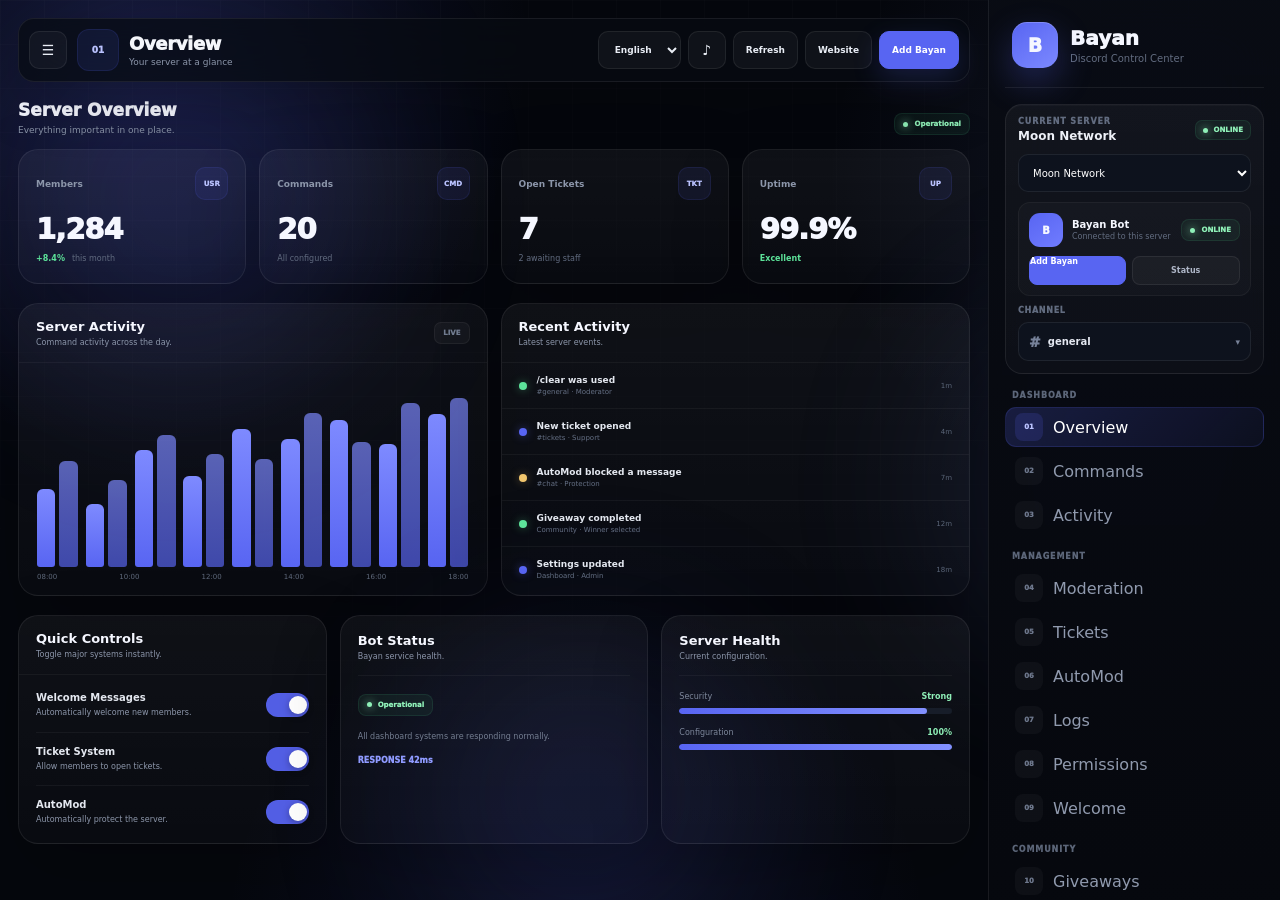
==== commit 8d4d89a3: "Add files via upload" ====
--- a/dashboard.html
+++ b/dashboard.html
@@ -2,33 +2,42 @@
 <html lang="en">
 <head>
     <meta charset="UTF-8">
-    <meta name="viewport" content="width=device-width, initial-scale=1.0">
-
-    <title>Bayan — Control Panel</title>
+    <meta
+        name="viewport"
+        content="width=device-width, initial-scale=1.0"
+    >
+
+    <title>Bayan — Discord Control Center</title>
+
     <meta
         name="description"
-        content="Bayan Discord Bot Control Panel"
+        content="Bayan Discord Bot Control Center"
     >
 
     <style>
         :root {
-            --bg: #05070c;
-            --bg-soft: #090d15;
-            --panel: rgba(15, 19, 30, 0.72);
-            --panel-2: rgba(21, 26, 40, 0.82);
-            --border: rgba(255,255,255,0.08);
-            --border-soft: rgba(255,255,255,0.045);
-            --text: #f7f9ff;
-            --muted: #8b95aa;
-            --muted-2: #5f687b;
+            --bg: #05070d;
+            --bg2: #080c14;
+            --surface: rgba(15, 20, 31, .78);
+            --surface-2: rgba(20, 26, 40, .92);
+            --surface-3: rgba(255,255,255,.035);
+
+            --border: rgba(255,255,255,.075);
+            --border-soft: rgba(255,255,255,.045);
+
+            --text: #f5f7ff;
+            --muted: #8c96aa;
+            --muted-2: #626c80;
+
             --accent: #5865f2;
-            --accent-2: #7b87ff;
+            --accent-light: #7c88ff;
+
             --success: #5de39a;
-            --warning: #f5c76d;
-            --danger: #ff6f82;
-            --shadow: 0 25px 80px rgba(0,0,0,.38);
+            --warning: #f2c66d;
+            --danger: #ff7185;
+
+            --sidebar: 292px;
             --radius: 20px;
-            --sidebar: 278px;
         }
 
         * {
@@ -42,24 +51,9 @@
         body {
             margin: 0;
             min-height: 100vh;
+
             color: var(--text);
-            background:
-                radial-gradient(
-                    circle at 12% 8%,
-                    rgba(88,101,242,.17),
-                    transparent 27%
-                ),
-                radial-gradient(
-                    circle at 90% 16%,
-                    rgba(123,135,255,.11),
-                    transparent 24%
-                ),
-                radial-gradient(
-                    circle at 52% 105%,
-                    rgba(88,101,242,.10),
-                    transparent 30%
-                ),
-                var(--bg);
+
             font-family:
                 Inter,
                 ui-sans-serif,
@@ -68,6 +62,25 @@
                 BlinkMacSystemFont,
                 "Segoe UI",
                 sans-serif;
+
+            background:
+                radial-gradient(
+                    circle at 10% 5%,
+                    rgba(88,101,242,.17),
+                    transparent 28%
+                ),
+                radial-gradient(
+                    circle at 90% 20%,
+                    rgba(114,137,218,.10),
+                    transparent 24%
+                ),
+                radial-gradient(
+                    circle at 45% 105%,
+                    rgba(88,101,242,.10),
+                    transparent 30%
+                ),
+                var(--bg);
+
             overflow-x: hidden;
         }
 
@@ -76,23 +89,32 @@
             position: fixed;
             inset: 0;
             pointer-events: none;
-            z-index: -1;
+            z-index: -2;
+
             background:
                 linear-gradient(
-                    rgba(255,255,255,.018) 1px,
+                    rgba(255,255,255,.015) 1px,
                     transparent 1px
                 ),
                 linear-gradient(
                     90deg,
-                    rgba(255,255,255,.018) 1px,
+                    rgba(255,255,255,.015) 1px,
                     transparent 1px
                 );
+
             background-size: 44px 44px;
-            mask-image: linear-gradient(
-                to bottom,
-                rgba(0,0,0,.8),
-                transparent 88%
-            );
+
+            mask-image:
+                linear-gradient(
+                    to bottom,
+                    rgba(0,0,0,.9),
+                    transparent 92%
+                );
+        }
+
+        a {
+            color: inherit;
+            text-decoration: none;
         }
 
         button,
@@ -102,18 +124,8 @@
             font: inherit;
         }
 
-        button,
-        a {
-            -webkit-tap-highlight-color: transparent;
-        }
-
         button {
             cursor: pointer;
-        }
-
-        a {
-            color: inherit;
-            text-decoration: none;
         }
 
         ::selection {
@@ -121,9 +133,9 @@
             color: white;
         }
 
-        /* ========================================
-           BACKGROUND
-        ======================================== */
+        /* ==========================================
+           AMBIENT EFFECTS
+        ========================================== */
 
         .ambient {
             position: fixed;
@@ -136,1244 +148,110 @@
         .orb {
             position: absolute;
             border-radius: 999px;
-            filter: blur(95px);
-            opacity: .18;
-            animation: drift 14s ease-in-out infinite;
-        }
-
-        .orb-a {
-            width: 340px;
-            height: 340px;
+            filter: blur(100px);
+            opacity: .16;
+
+            animation:
+                floatOrb 15s ease-in-out infinite;
+        }
+
+        .orb-1 {
+            width: 360px;
+            height: 360px;
             top: 2%;
-            left: 2%;
+            left: 0;
             background: #5865f2;
         }
 
-        .orb-b {
-            width: 290px;
-            height: 290px;
-            right: 4%;
-            top: 34%;
-            background: #7289da;
-            animation-delay: -4s;
-        }
-
-        .orb-c {
+        .orb-2 {
             width: 320px;
             height: 320px;
+            top: 36%;
+            right: 0;
+            background: #7289da;
+
+            animation-delay: -5s;
+        }
+
+        .orb-3 {
+            width: 300px;
+            height: 300px;
+            bottom: -5%;
             left: 34%;
-            bottom: -8%;
-            background: #4655c7;
-            animation-delay: -8s;
-        }
-
-        @keyframes drift {
+            background: #4553bf;
+
+            animation-delay: -9s;
+        }
+
+        @keyframes floatOrb {
             0%,
             100% {
-                transform: translate3d(0,0,0) scale(1);
+                transform:
+                    translate3d(0,0,0)
+                    scale(1);
             }
 
             50% {
-                transform: translate3d(35px,-22px,0) scale(1.08);
+                transform:
+                    translate3d(30px,-25px,0)
+                    scale(1.08);
             }
         }
 
-        /* ========================================
-           APP
-        ======================================== */
-
-        .app {
-            min-height: 100vh;
-        }
-
-        .sidebar {
+        /* ==========================================
+           LOADER
+        ========================================== */
+
+        .loader-screen {
             position: fixed;
-            top: 0;
-            bottom: 0;
-            right: 0;
-            width: var(--sidebar);
-            padding: 18px;
-            background:
-                linear-gradient(
-                    180deg,
-                    rgba(10,13,21,.90),
-                    rgba(7,9,15,.96)
-                );
-            border-left: 1px solid var(--border);
-            backdrop-filter: blur(28px);
-            z-index: 100;
-            overflow-y: auto;
-            overflow-x: hidden;
-            transition: transform .28s ease;
-        }
-
-        .sidebar::-webkit-scrollbar {
-            width: 6px;
-        }
-
-        .sidebar::-webkit-scrollbar-thumb {
-            background: rgba(255,255,255,.08);
-            border-radius: 99px;
-        }
-
-        .brand {
-            position: relative;
-            display: flex;
-            align-items: center;
-            gap: 12px;
-            padding: 7px 7px 20px;
-            margin-bottom: 16px;
-            border-bottom: 1px solid var(--border);
-        }
-
-        .brand-mark {
-            width: 44px;
-            height: 44px;
+            inset: 0;
             display: grid;
             place-items: center;
-            border-radius: 15px;
-            font-size: 18px;
-            font-weight: 1000;
-            color: #fff;
+            z-index: 99999;
+
+            background:
+                radial-gradient(
+                    circle,
+                    rgba(88,101,242,.12),
+                    transparent 35%
+                ),
+                #05070d;
+
+            transition:
+                opacity .45s ease,
+                visibility .45s ease;
+        }
+
+        .loader-screen.hidden {
+            opacity: 0;
+            visibility: hidden;
+        }
+
+        .loader-logo {
+            width: 76px;
+            height: 76px;
+            display: grid;
+            place-items: center;
+
+            border-radius: 24px;
+
             background:
                 linear-gradient(
                     145deg,
                     #5865f2,
-                    #7784ff
+                    #7d89ff
                 );
+
             box-shadow:
-                0 12px 34px rgba(88,101,242,.33),
-                inset 0 1px 1px rgba(255,255,255,.22);
-            position: relative;
-            overflow: hidden;
-        }
-
-        .brand-mark::after {
-            content: "";
-            position: absolute;
-            width: 100px;
-            height: 20px;
-            transform: rotate(-45deg);
-            background: rgba(255,255,255,.18);
-            top: -30px;
-            left: -50px;
-            animation: shine 5s linear infinite;
-        }
-
-        @keyframes shine {
-            0% {
-                transform: translateX(-20px) rotate(-45deg);
-            }
-
-            60%,
-            100% {
-                transform: translateX(150px) rotate(-45deg);
-            }
-        }
-
-        .brand-name {
-            font-size: 20px;
-            font-weight: 900;
-            letter-spacing: -.4px;
-        }
-
-        .brand-subtitle {
-            margin-top: 3px;
-            font-size: 11px;
-            color: var(--muted-2);
-        }
-
-        .server-card {
-            padding: 13px;
-            border: 1px solid var(--border);
-            background: rgba(255,255,255,.035);
-            border-radius: 16px;
-            margin-bottom: 18px;
-            box-shadow: inset 0 1px rgba(255,255,255,.025);
-        }
-
-        .server-label {
-            display: block;
-            margin-bottom: 8px;
-            font-size: 10px;
-            color: var(--muted-2);
-            text-transform: uppercase;
-            letter-spacing: .8px;
-            font-weight: 800;
-        }
-
-        .server-select {
-            width: 100%;
-            color: #fff;
-            border: 1px solid var(--border);
-            background: #0d121d;
-            padding: 10px 11px;
-            border-radius: 10px;
-            outline: none;
-        }
-
-        .server-select:focus {
-            border-color: rgba(88,101,242,.6);
-            box-shadow: 0 0 0 4px rgba(88,101,242,.09);
-        }
-
-        .nav-label {
-            margin: 17px 7px 7px;
-            color: var(--muted-2);
-            font-size: 10px;
-            font-weight: 900;
-            text-transform: uppercase;
-            letter-spacing: 1px;
-        }
-
-        .nav {
-            display: flex;
-            flex-direction: column;
-            gap: 4px;
-        }
-
-        .nav-item {
-            width: 100%;
-            display: flex;
-            align-items: center;
-            gap: 10px;
-            padding: 11px 12px;
-            border: 1px solid transparent;
-            border-radius: 12px;
-            color: #909aaf;
-            background: transparent;
-            text-align: left;
-            transition:
-                transform .18s ease,
-                background .18s ease,
-                border-color .18s ease,
-                color .18s ease;
-        }
-
-        .nav-item:hover {
-            color: #fff;
-            background: rgba(255,255,255,.045);
-            transform: translateX(-2px);
-        }
-
-        .nav-item.active {
-            color: #fff;
-            background:
-                linear-gradient(
-                    135deg,
-                    rgba(88,101,242,.20),
-                    rgba(88,101,242,.065)
-                );
-            border-color: rgba(88,101,242,.18);
-            box-shadow:
-                inset 0 1px rgba(255,255,255,.025);
-        }
-
-        .nav-icon {
-            width: 29px;
-            height: 29px;
-            border-radius: 9px;
-            display: grid;
-            place-items: center;
-            color: #a3acc0;
-            background: rgba(255,255,255,.04);
-            font-size: 11px;
-            font-weight: 900;
-        }
-
-        .nav-item.active .nav-icon {
-            color: white;
-            background: rgba(88,101,242,.22);
-        }
-
-        .sidebar-bottom {
-            margin-top: 24px;
-            padding-top: 15px;
-            border-top: 1px solid var(--border);
-        }
-
-        .user-mini {
-            display: flex;
-            align-items: center;
-            gap: 10px;
-            padding: 10px;
-            border-radius: 13px;
-            background: rgba(255,255,255,.025);
-        }
-
-        .avatar {
-            width: 37px;
-            height: 37px;
-            display: grid;
-            place-items: center;
-            border-radius: 12px;
-            background:
-                linear-gradient(
-                    145deg,
-                    #232b43,
-                    #171c2a
-                );
-            color: #d9def0;
-            font-weight: 900;
-            font-size: 12px;
-        }
-
-        .user-name {
-            font-size: 12px;
-            font-weight: 800;
-        }
-
-        .user-status {
-            margin-top: 3px;
-            font-size: 10px;
-            color: var(--success);
-        }
-
-        /* ========================================
-           MAIN
-        ======================================== */
-
-        .main {
-            width: calc(100% - var(--sidebar));
-            margin-right: var(--sidebar);
-            min-height: 100vh;
-            padding: 22px;
-        }
-
-        .topbar {
-            position: sticky;
-            top: 12px;
-            z-index: 40;
-            display: flex;
-            align-items: center;
-            justify-content: space-between;
-            gap: 16px;
-            padding: 13px;
-            margin-bottom: 20px;
-            border: 1px solid var(--border);
-            border-radius: 17px;
-            background: rgba(8,11,18,.70);
-            backdrop-filter: blur(24px);
-            box-shadow: 0 14px 55px rgba(0,0,0,.18);
-        }
-
-        .top-left {
-            display: flex;
-            align-items: center;
-            gap: 12px;
-            min-width: 0;
-        }
-
-        .mobile-menu {
-            display: none;
-        }
-
-        .page-icon {
-            width: 43px;
-            height: 43px;
-            border-radius: 13px;
-            display: grid;
-            place-items: center;
-            font-weight: 900;
-            background: rgba(88,101,242,.13);
-            color: #b9c1ff;
-            border: 1px solid rgba(88,101,242,.14);
-        }
-
-        .page-title {
-            margin: 0;
-            font-size: 18px;
-            font-weight: 900;
-            letter-spacing: -.25px;
-        }
-
-        .page-description {
-            margin-top: 3px;
-            color: var(--muted);
-            font-size: 11px;
-        }
-
-        .top-actions {
-            display: flex;
-            align-items: center;
-            gap: 8px;
-            flex-wrap: wrap;
-        }
-
-        .icon-button,
-        .action-button {
-            border: 1px solid var(--border);
-            background: rgba(255,255,255,.04);
-            color: #e8ebf3;
-            border-radius: 11px;
-            transition:
-                transform .18s ease,
-                background .18s ease,
-                border-color .18s ease;
-        }
-
-        .icon-button {
-            width: 42px;
-            height: 42px;
-            display: grid;
-            place-items: center;
-            font-weight: 900;
-        }
-
-        .action-button {
-            padding: 10px 13px;
-            font-size: 12px;
-            font-weight: 800;
-        }
-
-        .icon-button:hover,
-        .action-button:hover {
-            transform: translateY(-1px);
-            background: rgba(255,255,255,.07);
-            border-color: rgba(255,255,255,.12);
-        }
-
-        .action-button.primary {
-            background: var(--accent);
-            border-color: var(--accent);
-            color: #fff;
-            box-shadow: 0 10px 28px rgba(88,101,242,.22);
-        }
-
-        .action-button.primary:hover {
-            background: #6471fa;
-        }
-
-        /* ========================================
-           PANELS
-        ======================================== */
-
-        .panel {
-            display: none;
-            animation: panelEnter .35s ease both;
-        }
-
-        .panel.active {
-            display: block;
-        }
-
-        @keyframes panelEnter {
-            from {
-                opacity: 0;
-                transform: translateY(10px);
-            }
-
-            to {
-                opacity: 1;
-                transform: translateY(0);
-            }
-        }
-
-        .section-header {
-            display: flex;
-            align-items: flex-end;
-            justify-content: space-between;
-            gap: 15px;
-            margin: 5px 0 16px;
-        }
-
-        .section-header h2 {
-            margin: 0;
-            font-size: 17px;
-        }
-
-        .section-header p {
-            margin: 5px 0 0;
-            color: var(--muted);
-            font-size: 11px;
-        }
-
-        .panel-grid-2 {
-            display: grid;
-            grid-template-columns: repeat(2, minmax(0,1fr));
-            gap: 14px;
-        }
-
-        .panel-grid-3 {
-            display: grid;
-            grid-template-columns: repeat(3, minmax(0,1fr));
-            gap: 14px;
-        }
-
-        .panel-grid-4 {
-            display: grid;
-            grid-template-columns: repeat(4, minmax(0,1fr));
-            gap: 14px;
-        }
-
-        .card {
-            position: relative;
-            overflow: hidden;
-            border: 1px solid var(--border);
-            border-radius: var(--radius);
-            background:
-                linear-gradient(
-                    180deg,
-                    rgba(255,255,255,.042),
-                    rgba(255,255,255,.022)
-                );
-            box-shadow: var(--shadow);
-        }
-
-        .card::before {
-            content: "";
-            position: absolute;
-            inset: 0;
-            pointer-events: none;
-            background:
-                linear-gradient(
-                    110deg,
-                    transparent 35%,
-                    rgba(255,255,255,.025),
-                    transparent 65%
-                );
-            transform: translateX(-100%);
-            transition: transform .7s ease;
-        }
-
-        .card:hover::before {
-            transform: translateX(100%);
-        }
-
-        .card-padding {
-            padding: 18px;
-        }
-
-        /* ========================================
-           STAT CARDS
-        ======================================== */
-
-        .stat-card {
-            min-height: 145px;
-            padding: 18px;
-            transition:
-                transform .2s ease,
-                border-color .2s ease;
-        }
-
-        .stat-card:hover {
-            transform: translateY(-3px);
-            border-color: rgba(255,255,255,.11);
-        }
-
-        .stat-top {
-            display: flex;
-            align-items: center;
-            justify-content: space-between;
-            gap: 10px;
-        }
-
-        .stat-label {
-            color: var(--muted);
-            font-size: 11px;
-            font-weight: 700;
-        }
-
-        .stat-icon {
-            width: 34px;
-            height: 34px;
-            border-radius: 10px;
-            display: grid;
-            place-items: center;
-            color: #bac1ff;
-            background: rgba(88,101,242,.10);
-            border: 1px solid rgba(88,101,242,.13);
-            font-size: 11px;
-            font-weight: 900;
-        }
-
-        .stat-value {
-            margin-top: 17px;
-            font-size: 31px;
-            line-height: 1;
-            font-weight: 950;
-            letter-spacing: -1px;
-        }
-
-        .stat-footer {
-            display: flex;
-            align-items: center;
-            gap: 7px;
-            margin-top: 12px;
-            color: var(--muted-2);
-            font-size: 10px;
-        }
-
-        .trend-up {
-            color: var(--success);
-            font-weight: 800;
-        }
-
-        .trend-neutral {
-            color: #96a0b5;
-        }
-
-        /* ========================================
-           CARD HEADER
-        ======================================== */
-
-        .card-header {
-            display: flex;
-            align-items: center;
-            justify-content: space-between;
-            gap: 12px;
-            padding: 17px 18px;
-            border-bottom: 1px solid var(--border-soft);
-        }
-
-        .card-header-left h3 {
-            margin: 0;
-            font-size: 14px;
-            font-weight: 900;
-        }
-
-        .card-header-left p {
-            margin: 4px 0 0;
-            color: var(--muted);
-            font-size: 10px;
-        }
-
-        .card-header-tag {
-            padding: 6px 8px;
-            border-radius: 8px;
-            color: #8791a7;
-            font-size: 9px;
-            font-weight: 900;
-            background: rgba(255,255,255,.04);
-            border: 1px solid rgba(255,255,255,.05);
-        }
-
-        /* ========================================
-           CHART
-        ======================================== */
-
-        .chart-area {
-            height: 220px;
-            padding: 18px;
-            display: flex;
-            align-items: end;
-            gap: 10px;
-            background:
-                linear-gradient(
-                    to top,
-                    rgba(255,255,255,.018),
-                    transparent
-                );
-        }
-
-        .bar-wrap {
-            flex: 1;
-            height: 100%;
-            display: flex;
-            align-items: end;
-            gap: 5px;
-        }
-
-        .bar {
-            flex: 1;
-            border-radius: 6px 6px 3px 3px;
-            min-width: 5px;
-            height: calc(var(--h) * 1%);
-            background:
-                linear-gradient(
-                    180deg,
-                    #7783ff,
-                    #5865f2
-                );
-            box-shadow: 0 0 22px rgba(88,101,242,.10);
-            transform-origin: bottom;
-            animation: barGrow .8s cubic-bezier(.2,.8,.2,1) both;
-        }
-
-        .bar:nth-child(2) {
-            opacity: .78;
-        }
-
-        @keyframes barGrow {
-            from {
-                transform: scaleY(0);
-            }
-
-            to {
-                transform: scaleY(1);
-            }
-        }
-
-        .chart-labels {
-            display: flex;
-            justify-content: space-between;
-            padding: 0 18px 16px;
-            color: var(--muted-2);
-            font-size: 9px;
-        }
-
-        /* ========================================
-           ACTIVITY
-        ======================================== */
-
-        .activity-list {
-            display: flex;
-            flex-direction: column;
-        }
-
-        .activity-item {
-            display: flex;
-            align-items: center;
-            gap: 11px;
-            padding: 14px 18px;
-            border-bottom: 1px solid var(--border-soft);
-            transition: background .18s ease;
-        }
-
-        .activity-item:last-child {
-            border-bottom: 0;
-        }
-
-        .activity-item:hover {
-            background: rgba(255,255,255,.018);
-        }
-
-        .activity-dot {
-            width: 9px;
-            height: 9px;
-            flex: 0 0 auto;
-            border-radius: 50%;
-            background: var(--accent);
-            box-shadow: 0 0 12px rgba(88,101,242,.5);
-        }
-
-        .activity-dot.success {
-            background: var(--success);
-            box-shadow: 0 0 12px rgba(93,227,154,.4);
-        }
-
-        .activity-dot.warning {
-            background: var(--warning);
-            box-shadow: 0 0 12px rgba(245,199,109,.35);
-        }
-
-        .activity-content {
-            min-width: 0;
-            flex: 1;
-        }
-
-        .activity-main {
-            color: #dfe4ef;
-            font-size: 11px;
-            font-weight: 700;
-        }
-
-        .activity-meta {
-            margin-top: 3px;
-            color: var(--muted-2);
-            font-size: 9px;
-        }
-
-        .activity-time {
-            color: #626c80;
-            font-size: 9px;
-            white-space: nowrap;
-        }
-
-        /* ========================================
-           SEARCH
-        ======================================== */
-
-        .search-row {
-            display: flex;
-            gap: 10px;
-            margin-bottom: 14px;
-        }
-
-        .search-wrap {
-            position: relative;
-            flex: 1;
-        }
-
-        .search-input {
-            width: 100%;
-            height: 44px;
-            padding: 0 40px 0 13px;
-            border-radius: 12px;
-            border: 1px solid var(--border);
-            background: rgba(255,255,255,.035);
-            color: white;
-            outline: 0;
-        }
-
-        .search-input::placeholder {
-            color: #626c7d;
-        }
-
-        .search-input:focus {
-            border-color: rgba(88,101,242,.55);
-            box-shadow: 0 0 0 4px rgba(88,101,242,.08);
-        }
-
-        .search-symbol {
-            position: absolute;
-            right: 14px;
-            top: 50%;
-            transform: translateY(-50%);
-            color: #667186;
-            font-size: 11px;
-            pointer-events: none;
-        }
-
-        .filter-select {
-            min-width: 150px;
-            height: 44px;
-            padding: 0 11px;
-            border-radius: 12px;
-            border: 1px solid var(--border);
-            background: #0d121d;
-            color: white;
-            outline: 0;
-        }
-
-        /* ========================================
-           COMMANDS
-        ======================================== */
-
-        .command-grid {
-            display: grid;
-            grid-template-columns: repeat(2, minmax(0,1fr));
-            gap: 10px;
-        }
-
-        .command-row {
-            display: flex;
-            align-items: center;
-            gap: 12px;
-            padding: 13px;
-            border: 1px solid var(--border-soft);
-            border-radius: 14px;
-            background: rgba(255,255,255,.025);
-            transition:
-                transform .18s ease,
-                background .18s ease,
-                border-color .18s ease;
-        }
-
-        .command-row:hover {
-            transform: translateY(-2px);
-            background: rgba(255,255,255,.04);
-            border-color: rgba(255,255,255,.085);
-        }
-
-        .command-badge {
-            width: 39px;
-            height: 39px;
-            display: grid;
-            place-items: center;
-            border-radius: 12px;
-            color: #bbc2ff;
-            background: rgba(88,101,242,.10);
-            border: 1px solid rgba(88,101,242,.12);
-            font-size: 10px;
-            font-weight: 900;
-            font-family: Consolas, monospace;
-        }
-
-        .command-info {
-            min-width: 0;
-            flex: 1;
-        }
-
-        .command-name {
-            color: #edf0f7;
-            font-size: 12px;
-            font-family: Consolas, monospace;
-            font-weight: 900;
-        }
-
-        .command-desc {
-            margin-top: 4px;
-            color: var(--muted);
-            font-size: 9px;
-            white-space: nowrap;
-            overflow: hidden;
-            text-overflow: ellipsis;
-        }
-
-        /* ========================================
-           SWITCH
-        ======================================== */
-
-        .switch {
-            position: relative;
-            width: 44px;
-            height: 24px;
-            flex: 0 0 auto;
-        }
-
-        .switch input {
-            opacity: 0;
-            width: 0;
-            height: 0;
-        }
-
-        .slider {
-            position: absolute;
-            inset: 0;
-            border-radius: 99px;
-            background: #242b3a;
-            border: 1px solid rgba(255,255,255,.05);
-            transition: .2s ease;
-        }
-
-        .slider::before {
-            content: "";
-            position: absolute;
-            width: 18px;
-            height: 18px;
-            left: 3px;
-            top: 2px;
-            border-radius: 50%;
-            background: #929aac;
-            transition: .2s ease;
-            box-shadow: 0 2px 8px rgba(0,0,0,.25);
-        }
-
-        .switch input:checked + .slider {
-            background: rgba(88,101,242,.92);
-            border-color: rgba(88,101,242,.25);
-        }
-
-        .switch input:checked + .slider::before {
-            transform: translateX(20px);
-            background: white;
-        }
-
-        /* ========================================
-           SETTINGS
-        ======================================== */
-
-        .settings-list {
-            padding: 5px 18px;
-        }
-
-        .setting-row {
-            display: flex;
-            align-items: center;
-            justify-content: space-between;
-            gap: 15px;
-            padding: 15px 0;
-            border-bottom: 1px solid var(--border-soft);
-        }
-
-        .setting-row:last-child {
-            border-bottom: 0;
-        }
-
-        .setting-main {
-            min-width: 0;
-        }
-
-        .setting-title {
-            font-size: 12px;
-            font-weight: 800;
-        }
-
-        .setting-description {
-            margin-top: 4px;
-            color: var(--muted);
-            line-height: 1.5;
-            font-size: 9px;
-        }
-
-        .form-grid {
-            display: grid;
-            grid-template-columns: repeat(2, minmax(0,1fr));
-            gap: 12px;
-        }
-
-        .field {
-            display: flex;
-            flex-direction: column;
-            gap: 7px;
-        }
-
-        .field.full {
-            grid-column: 1 / -1;
-        }
-
-        .field label {
-            color: #8b95aa;
-            font-size: 10px;
-            font-weight: 800;
-        }
-
-        .input,
-        .select,
-        .textarea {
-            width: 100%;
-            border: 1px solid var(--border);
-            border-radius: 11px;
-            background: #0c111b;
-            color: white;
-            padding: 11px 12px;
-            outline: 0;
-        }
-
-        .input:focus,
-        .select:focus,
-        .textarea:focus {
-            border-color: rgba(88,101,242,.56);
-            box-shadow: 0 0 0 4px rgba(88,101,242,.08);
-        }
-
-        .textarea {
-            min-height: 110px;
-            resize: vertical;
-        }
-
-        .button-row {
-            display: flex;
-            gap: 8px;
-            flex-wrap: wrap;
-            margin-top: 15px;
-        }
-
-        .danger-button {
-            padding: 10px 13px;
-            border-radius: 10px;
-            color: #ffb7c1;
-            border: 1px solid rgba(255,111,130,.16);
-            background: rgba(255,111,130,.06);
-            font-size: 11px;
-            font-weight: 800;
-        }
-
-        /* ========================================
-           TAGS
-        ======================================== */
-
-        .status {
-            display: inline-flex;
-            align-items: center;
-            gap: 6px;
-            padding: 6px 8px;
-            border-radius: 8px;
-            font-size: 9px;
-            font-weight: 900;
-        }
-
-        .status.online {
-            color: #8ff0b8;
-            background: rgba(93,227,154,.075);
-            border: 1px solid rgba(93,227,154,.11);
-        }
-
-        .status.offline {
-            color: #a4adbd;
-            background: rgba(255,255,255,.04);
-            border: 1px solid rgba(255,255,255,.06);
-        }
-
-        .status-dot {
-            width: 6px;
-            height: 6px;
-            border-radius: 50%;
-            background: currentColor;
-            box-shadow: 0 0 10px currentColor;
-        }
-
-        /* ========================================
-           STREAMING
-        ======================================== */
-
-        .platform-grid {
-            display: grid;
-            grid-template-columns: repeat(2, minmax(0,1fr));
-            gap: 10px;
-        }
-
-        .platform-card {
-            padding: 14px;
-            border: 1px solid var(--border-soft);
-            border-radius: 14px;
-            background: rgba(255,255,255,.025);
-        }
-
-        .platform-top {
-            display: flex;
-            align-items: center;
-            justify-content: space-between;
-            gap: 10px;
-            margin-bottom: 11px;
-        }
-
-        .platform-name {
-            font-size: 12px;
-            font-weight: 900;
-        }
-
-        .platform-handle {
-            color: var(--muted);
-            font-size: 9px;
-        }
-
-        /* ========================================
-           TABLE
-        ======================================== */
-
-        .table-wrap {
-            overflow-x: auto;
-        }
-
-        table {
-            width: 100%;
-            border-collapse: collapse;
-        }
-
-        th,
-        td {
-            padding: 13px 10px;
-            text-align: left;
-            border-bottom: 1px solid var(--border-soft);
-        }
-
-        th {
-            color: #657086;
-            font-size: 9px;
-            text-transform: uppercase;
-            letter-spacing: .6px;
-        }
-
-        td {
-            color: #b4bdce;
-            font-size: 10px;
-        }
-
-        tr:last-child td {
-            border-bottom: 0;
-        }
-
-        /* ========================================
-           TOAST
-        ======================================== */
-
-        .toast-container {
-            position: fixed;
-            bottom: 20px;
-            left: 20px;
-            z-index: 1000;
-            display: flex;
-            flex-direction: column;
-            gap: 8px;
-            pointer-events: none;
-        }
-
-        .toast {
-            min-width: 275px;
-            max-width: 360px;
-            padding: 13px 14px;
-            display: flex;
-            align-items: center;
-            gap: 10px;
-            border: 1px solid var(--border);
-            border-radius: 13px;
-            background:
-                linear-gradient(
-                    145deg,
-                    rgba(20,25,39,.96),
-                    rgba(11,15,24,.96)
-                );
-            box-shadow: 0 20px 45px rgba(0,0,0,.35);
-            backdrop-filter: blur(18px);
-            animation: toastIn .3s ease both;
-            pointer-events: auto;
-        }
-
-        .toast-icon {
-            width: 29px;
-            height: 29px;
-            flex: 0 0 auto;
-            display: grid;
-            place-items: center;
-            border-radius: 9px;
-            background: rgba(88,101,242,.13);
-            color: #bbc2ff;
-            font-size: 10px;
-            font-weight: 900;
-        }
-
-        .toast-message {
-            color: #e9edf6;
-            font-size: 10px;
-            line-height: 1.4;
-        }
-
-        @keyframes toastIn {
-            from {
-                opacity: 0;
-                transform: translateY(14px) scale(.97);
-            }
-
-            to {
-                opacity: 1;
-                transform: translateY(0) scale(1);
-            }
-        }
-
-        .toast.hide {
-            animation: toastOut .24s ease forwards;
-        }
-
-        @keyframes toastOut {
-            to {
-                opacity: 0;
-                transform: translateY(10px) scale(.97);
-            }
-        }
-
-        /* ========================================
-           LOADING
-        ======================================== */
-
-        .loading-overlay {
-            position: fixed;
-            inset: 0;
-            z-index: 2000;
-            display: grid;
-            place-items: center;
-            background: #05070c;
-            transition:
-                opacity .45s ease,
-                visibility .45s ease;
-        }
-
-        .loading-overlay.loaded {
-            opacity: 0;
-            visibility: hidden;
-        }
-
-        .loader {
-            width: 72px;
-            height: 72px;
-            display: grid;
-            place-items: center;
-            border-radius: 22px;
-            background:
-                linear-gradient(
-                    145deg,
-                    #5865f2,
-                    #7480ff
-                );
-            box-shadow:
-                0 25px 70px rgba(88,101,242,.28);
-            animation: loaderPulse 1.2s ease-in-out infinite;
-        }
-
-        .loader span {
+                0 30px 90px rgba(88,101,242,.34);
+
+            animation:
+                loaderPulse 1.1s ease-in-out infinite;
+        }
+
+        .loader-logo span {
+            font-size: 27px;
             font-weight: 1000;
-            font-size: 25px;
         }
 
         @keyframes loaderPulse {
@@ -1383,66 +261,2328 @@
             }
 
             50% {
-                transform: scale(1.06);
+                transform: scale(1.07);
             }
         }
 
-        /* ========================================
-           RESPONSIVE
-        ======================================== */
+        /* ==========================================
+           APP
+        ========================================== */
+
+        .app {
+            min-height: 100vh;
+        }
+
+        /* ==========================================
+           SIDEBAR
+        ========================================== */
+
+        .sidebar {
+            position: fixed;
+
+            right: 0;
+            top: 0;
+            bottom: 0;
+
+            width: var(--sidebar);
+
+            z-index: 100;
+
+            padding: 16px;
+
+            overflow-y: auto;
+            overflow-x: visible;
+
+            background:
+                linear-gradient(
+                    180deg,
+                    rgba(9,12,20,.96),
+                    rgba(6,8,14,.985)
+                );
+
+            border-left: 1px solid var(--border);
+
+            backdrop-filter: blur(28px);
+
+            transition:
+                transform .28s ease,
+                box-shadow .28s ease;
+        }
+
+        .sidebar::-webkit-scrollbar {
+            width: 5px;
+        }
+
+        .sidebar::-webkit-scrollbar-thumb {
+            background: rgba(255,255,255,.08);
+            border-radius: 999px;
+        }
+
+        /* BRAND */
+
+        .brand {
+            display: flex;
+            align-items: center;
+            gap: 12px;
+
+            padding:
+                6px
+                7px
+                19px;
+
+            margin-bottom: 16px;
+
+            border-bottom:
+                1px solid var(--border);
+        }
+
+        .brand-logo {
+            position: relative;
+
+            width: 46px;
+            height: 46px;
+
+            display: grid;
+            place-items: center;
+
+            overflow: hidden;
+
+            border-radius: 15px;
+
+            background:
+                linear-gradient(
+                    145deg,
+                    #5865f2,
+                    #7c89ff
+                );
+
+            box-shadow:
+                0 14px 35px rgba(88,101,242,.30),
+                inset 0 1px rgba(255,255,255,.20);
+        }
+
+        .brand-logo::after {
+            content: "";
+
+            position: absolute;
+
+            width: 110px;
+            height: 18px;
+
+            left: -120px;
+            top: 6px;
+
+            background:
+                rgba(255,255,255,.16);
+
+            transform: rotate(-45deg);
+
+            animation:
+                brandShine 5s linear infinite;
+        }
+
+        @keyframes brandShine {
+            0% {
+                left: -120px;
+            }
+
+            65%,
+            100% {
+                left: 110px;
+            }
+        }
+
+        .brand-logo span {
+            position: relative;
+            z-index: 1;
+
+            font-size: 19px;
+            font-weight: 1000;
+        }
+
+        .brand-title {
+            font-size: 20px;
+            font-weight: 950;
+        }
+
+        .brand-subtitle {
+            margin-top: 3px;
+            color: var(--muted-2);
+            font-size: 10px;
+        }
+
+        /* ==========================================
+           SERVER HUB
+        ========================================== */
+
+        .server-hub {
+            position: relative;
+            z-index: 500;
+
+            padding: 12px;
+
+            margin-bottom: 17px;
+
+            border-radius: 17px;
+
+            background:
+                linear-gradient(
+                    180deg,
+                    rgba(255,255,255,.045),
+                    rgba(255,255,255,.025)
+                );
+
+            border: 1px solid var(--border);
+
+            box-shadow:
+                inset 0 1px rgba(255,255,255,.025);
+        }
+
+        .server-top {
+            display: flex;
+            align-items: center;
+            justify-content: space-between;
+            gap: 10px;
+
+            margin-bottom: 11px;
+        }
+
+        .server-info {
+            min-width: 0;
+        }
+
+        .server-label {
+            color: var(--muted-2);
+            font-size: 8px;
+            font-weight: 950;
+
+            text-transform: uppercase;
+            letter-spacing: .9px;
+        }
+
+        .server-name {
+            margin-top: 3px;
+
+            color: #edf0f7;
+
+            font-size: 12px;
+            font-weight: 900;
+
+            overflow: hidden;
+            white-space: nowrap;
+            text-overflow: ellipsis;
+        }
+
+        .online-tag {
+            flex: 0 0 auto;
+
+            display: inline-flex;
+            align-items: center;
+            gap: 5px;
+
+            padding:
+                5px
+                7px;
+
+            border-radius: 7px;
+
+            color: #8ff0b8;
+
+            background:
+                rgba(93,227,154,.06);
+
+            border:
+                1px solid
+                rgba(93,227,154,.10);
+
+            font-size: 7px;
+            font-weight: 950;
+        }
+
+        .online-dot {
+            width: 5px;
+            height: 5px;
+
+            border-radius: 50%;
+
+            background:
+                currentColor;
+
+            box-shadow:
+                0 0 9px currentColor;
+        }
+
+        .server-select {
+            width: 100%;
+            height: 38px;
+
+            border:
+                1px solid var(--border);
+
+            border-radius: 10px;
+
+            background: #0d121d;
+            color: white;
+
+            padding: 0 10px;
+
+            outline: none;
+
+            font-size: 10px;
+        }
+
+        .server-select:focus {
+            border-color:
+                rgba(88,101,242,.58);
+
+            box-shadow:
+                0 0 0 4px
+                rgba(88,101,242,.075);
+        }
+
+        /* ==========================================
+           BOT STATUS
+        ========================================== */
+
+        .bot-card {
+            margin-top: 10px;
+
+            padding: 10px;
+
+            border:
+                1px solid
+                rgba(255,255,255,.045);
+
+            border-radius: 12px;
+
+            background:
+                rgba(255,255,255,.022);
+        }
+
+        .bot-card-top {
+            display: flex;
+            align-items: center;
+            gap: 9px;
+        }
+
+        .bot-avatar {
+            width: 34px;
+            height: 34px;
+
+            display: grid;
+            place-items: center;
+
+            flex: 0 0 auto;
+
+            border-radius: 11px;
+
+            background:
+                linear-gradient(
+                    145deg,
+                    #5865f2,
+                    #707cff
+                );
+
+            font-size: 10px;
+            font-weight: 950;
+        }
+
+        .bot-details {
+            min-width: 0;
+            flex: 1;
+        }
+
+        .bot-name {
+            font-size: 10px;
+            font-weight: 900;
+        }
+
+        .bot-sub {
+            margin-top: 2px;
+            color: var(--muted-2);
+            font-size: 8px;
+        }
+
+        .bot-actions {
+            display: flex;
+            gap: 6px;
+
+            margin-top: 9px;
+        }
+
+        .bot-action {
+            flex: 1;
+
+            height: 29px;
+
+            border-radius: 8px;
+
+            border:
+                1px solid
+                var(--border);
+
+            background:
+                rgba(255,255,255,.035);
+
+            color: #aeb6c7;
+
+            font-size: 8px;
+            font-weight: 800;
+        }
+
+        .bot-action:hover {
+            background:
+                rgba(255,255,255,.07);
+
+            color: white;
+        }
+
+        .bot-action.primary {
+            background:
+                var(--accent);
+
+            border-color:
+                var(--accent);
+
+            color: white;
+        }
+
+        /* ==========================================
+           CHANNEL SELECTOR
+        ========================================== */
+
+        .channel-selector {
+            position: relative;
+            margin-top: 10px;
+        }
+
+        .channel-label {
+            display: block;
+
+            margin-bottom: 7px;
+
+            color: var(--muted-2);
+
+            font-size: 8px;
+            font-weight: 950;
+
+            text-transform: uppercase;
+            letter-spacing: .7px;
+        }
+
+        .channel-button {
+            width: 100%;
+            height: 39px;
+
+            display: flex;
+            align-items: center;
+            justify-content: space-between;
+
+            gap: 8px;
+
+            border:
+                1px solid var(--border);
+
+            border-radius: 10px;
+
+            background:
+                #0d121d;
+
+            color: white;
+
+            padding:
+                0 10px;
+
+            transition:
+                border-color .18s ease,
+                background .18s ease,
+                box-shadow .18s ease;
+        }
+
+        .channel-button:hover {
+            background: #111726;
+
+            border-color:
+                rgba(255,255,255,.12);
+        }
+
+        .channel-button.open {
+            border-color:
+                rgba(88,101,242,.60);
+
+            box-shadow:
+                0 0 0 4px
+                rgba(88,101,242,.07);
+        }
+
+        .selected-channel {
+            min-width: 0;
+
+            display: flex;
+            align-items: center;
+            gap: 7px;
+        }
+
+        .selected-channel-hash {
+            color: #77829a;
+            font-size: 14px;
+            font-weight: 950;
+        }
+
+        .selected-channel-name {
+            overflow: hidden;
+
+            white-space: nowrap;
+            text-overflow: ellipsis;
+
+            color: #e4e8f1;
+
+            font-size: 10px;
+            font-weight: 750;
+        }
+
+        .chevron {
+            color: #778298;
+            font-size: 9px;
+
+            transition:
+                transform .18s ease;
+        }
+
+        .channel-button.open .chevron {
+            transform: rotate(180deg);
+        }
+
+        .channel-dropdown {
+            position: fixed;
+
+            display: none;
+
+            z-index: 9999;
+
+            width: 250px;
+            max-height: 300px;
+
+            overflow-y: auto;
+
+            padding: 6px;
+
+            border:
+                1px solid
+                rgba(255,255,255,.10);
+
+            border-radius: 13px;
+
+            background:
+                linear-gradient(
+                    180deg,
+                    rgba(19,24,37,.99),
+                    rgba(8,12,20,.99)
+                );
+
+            box-shadow:
+                0 30px 85px rgba(0,0,0,.55);
+
+            backdrop-filter:
+                blur(22px);
+        }
+
+        .channel-dropdown.open {
+            display: block;
+            animation: dropdownIn .16s ease;
+        }
+
+        @keyframes dropdownIn {
+            from {
+                opacity: 0;
+                transform:
+                    translateY(-5px)
+                    scale(.985);
+            }
+
+            to {
+                opacity: 1;
+                transform:
+                    translateY(0)
+                    scale(1);
+            }
+        }
+
+        .channel-dropdown::-webkit-scrollbar {
+            width: 5px;
+        }
+
+        .channel-dropdown::-webkit-scrollbar-thumb {
+            background:
+                rgba(255,255,255,.12);
+
+            border-radius: 999px;
+        }
+
+        .channel-search {
+            position: sticky;
+            top: 0;
+
+            z-index: 2;
+
+            padding: 3px;
+
+            background:
+                rgba(19,24,37,.99);
+        }
+
+        .channel-search input {
+            width: 100%;
+            height: 33px;
+
+            border:
+                1px solid
+                rgba(255,255,255,.06);
+
+            border-radius: 8px;
+
+            background:
+                rgba(255,255,255,.035);
+
+            color: white;
+
+            outline: none;
+
+            padding: 0 9px;
+
+            font-size: 9px;
+        }
+
+        .channel-category {
+            padding:
+                10px
+                7px
+                5px;
+
+            color:
+                #616b7e;
+
+            font-size: 8px;
+            font-weight: 950;
+
+            letter-spacing: .8px;
+        }
+
+        .channel-option {
+            width: 100%;
+            min-height: 34px;
+
+            display: flex;
+            align-items: center;
+            gap: 8px;
+
+            border: 1px solid transparent;
+
+            border-radius: 8px;
+
+            background: transparent;
+
+            color: #8993a8;
+
+            padding:
+                6px
+                8px;
+
+            text-align: left;
+
+            transition:
+                background .15s ease,
+                color .15s ease,
+                transform .15s ease;
+        }
+
+        .channel-option:hover {
+            background:
+                rgba(255,255,255,.05);
+
+            color: white;
+
+            transform:
+                translateX(-1px);
+        }
+
+        .channel-option.active {
+            background:
+                rgba(88,101,242,.15);
+
+            border-color:
+                rgba(88,101,242,.14);
+
+            color: white;
+        }
+
+        .hash {
+            width: 17px;
+
+            color: #687389;
+
+            font-size: 13px;
+            font-weight: 950;
+
+            text-align: center;
+        }
+
+        .channel-option.active .hash {
+            color: #9ca7ff;
+        }
+
+        .channel-text {
+            min-width: 0;
+            flex: 1;
+
+            overflow: hidden;
+            text-overflow: ellipsis;
+            white-space: nowrap;
+
+            font-size: 9px;
+            font-weight: 700;
+        }
+
+        .channel-unread {
+            min-width: 18px;
+            height: 18px;
+
+            display: grid;
+            place-items: center;
+
+            padding: 0 4px;
+
+            border-radius: 5px;
+
+            background:
+                var(--accent);
+
+            color: white;
+
+            font-size: 7px;
+            font-weight: 950;
+        }
+
+        .voice-icon {
+            width: 17px;
+            text-align: center;
+
+            color: #697489;
+
+            font-size: 8px;
+        }
+
+        /* ==========================================
+           NAVIGATION
+        ========================================== */
+
+        .nav-label {
+            margin:
+                17px
+                7px
+                7px;
+
+            color: #5c6679;
+
+            font-size: 8px;
+            font-weight: 950;
+
+            letter-spacing: .9px;
+            text-transform: uppercase;
+        }
+
+        .nav {
+            display: flex;
+            flex-direction: column;
+            gap: 4px;
+        }
+
+        .nav-item {
+            width: 100%;
+
+            display: flex;
+            align-items: center;
+            gap: 10px;
+
+            min-height: 39px;
+
+            padding:
+                5px
+                9px;
+
+            border:
+                1px solid transparent;
+
+            border-radius: 11px;
+
+            background: transparent;
+
+            color: #909aae;
+
+            text-align: left;
+
+            transition:
+                transform .18s ease,
+                background .18s ease,
+                color .18s ease,
+                border-color .18s ease;
+        }
+
+        .nav-item:hover {
+            transform:
+                translateX(-2px);
+
+            background:
+                rgba(255,255,255,.045);
+
+            color: white;
+        }
+
+        .nav-item.active {
+            background:
+                linear-gradient(
+                    135deg,
+                    rgba(88,101,242,.21),
+                    rgba(88,101,242,.065)
+                );
+
+            border-color:
+                rgba(88,101,242,.17);
+
+            color: white;
+        }
+
+        .nav-icon {
+            width: 28px;
+            height: 28px;
+
+            display: grid;
+            place-items: center;
+
+            flex: 0 0 auto;
+
+            border-radius: 8px;
+
+            background:
+                rgba(255,255,255,.035);
+
+            color: #6e788d;
+
+            font-size: 7px;
+            font-weight: 950;
+        }
+
+        .nav-item.active .nav-icon {
+            background:
+                rgba(88,101,242,.17);
+
+            color:
+                #bbc3ff;
+        }
+
+        /* ==========================================
+           SIDEBAR USER
+        ========================================== */
+
+        .sidebar-user {
+            margin-top: 18px;
+
+            padding-top: 14px;
+
+            border-top:
+                1px solid
+                var(--border);
+        }
+
+        .user-mini {
+            display: flex;
+            align-items: center;
+            gap: 9px;
+
+            padding: 8px;
+
+            border-radius: 12px;
+
+            background:
+                rgba(255,255,255,.024);
+        }
+
+        .user-avatar {
+            width: 35px;
+            height: 35px;
+
+            display: grid;
+            place-items: center;
+
+            border-radius: 11px;
+
+            background:
+                linear-gradient(
+                    145deg,
+                    #252e45,
+                    #131927
+                );
+
+            color: #e0e5f2;
+
+            font-size: 9px;
+            font-weight: 900;
+        }
+
+        .user-name {
+            color: #edf0f6;
+
+            font-size: 10px;
+            font-weight: 850;
+        }
+
+        .user-state {
+            margin-top: 3px;
+
+            color: var(--success);
+
+            font-size: 8px;
+        }
+
+        /* ==========================================
+           MAIN
+        ========================================== */
+
+        .main {
+            width:
+                calc(
+                    100% -
+                    var(--sidebar)
+                );
+
+            margin-right:
+                var(--sidebar);
+
+            min-height: 100vh;
+
+            padding: 18px;
+        }
+
+        .topbar {
+            position: sticky;
+
+            top: 10px;
+
+            z-index: 80;
+
+            display: flex;
+            align-items: center;
+            justify-content: space-between;
+
+            gap: 13px;
+
+            padding: 10px;
+
+            margin-bottom: 18px;
+
+            border:
+                1px solid
+                var(--border);
+
+            border-radius: 16px;
+
+            background:
+                rgba(8,11,18,.74);
+
+            backdrop-filter:
+                blur(24px);
+
+            box-shadow:
+                0 18px 60px
+                rgba(0,0,0,.20);
+        }
+
+        .top-left {
+            min-width: 0;
+
+            display: flex;
+            align-items: center;
+            gap: 10px;
+        }
+
+        .mobile-button {
+            display: none;
+        }
+
+        .page-icon {
+            width: 42px;
+            height: 42px;
+
+            display: grid;
+            place-items: center;
+
+            flex: 0 0 auto;
+
+            border-radius: 12px;
+
+            background:
+                rgba(88,101,242,.11);
+
+            border:
+                1px solid
+                rgba(88,101,242,.13);
+
+            color: #bac2ff;
+
+            font-size: 9px;
+            font-weight: 950;
+        }
+
+        .page-title {
+            margin: 0;
+
+            color: #f4f6fb;
+
+            font-size: 18px;
+            font-weight: 950;
+
+            letter-spacing: -.35px;
+        }
+
+        .page-description {
+            margin-top: 3px;
+
+            color: var(--muted);
+
+            font-size: 9px;
+        }
+
+        .top-actions {
+            display: flex;
+            align-items: center;
+            gap: 7px;
+
+            flex-wrap: wrap;
+        }
+
+        .top-button {
+            height: 38px;
+
+            display: inline-flex;
+            align-items: center;
+            justify-content: center;
+
+            padding:
+                0
+                12px;
+
+            border:
+                1px solid
+                var(--border);
+
+            border-radius: 10px;
+
+            background:
+                rgba(255,255,255,.04);
+
+            color: #e9edf5;
+
+            font-size: 9px;
+            font-weight: 850;
+
+            transition:
+                transform .17s ease,
+                background .17s ease,
+                border-color .17s ease;
+        }
+
+        .top-button:hover {
+            transform:
+                translateY(-1px);
+
+            background:
+                rgba(255,255,255,.07);
+
+            border-color:
+                rgba(255,255,255,.12);
+        }
+
+        .top-button.icon {
+            width: 38px;
+            padding: 0;
+
+            font-size: 14px;
+        }
+
+        .top-button.primary {
+            background:
+                var(--accent);
+
+            border-color:
+                var(--accent);
+
+            color: white;
+
+            box-shadow:
+                0 10px 28px
+                rgba(88,101,242,.20);
+        }
+
+        /* ==========================================
+           PANELS
+        ========================================== */
+
+        .panel {
+            display: none;
+
+            animation:
+                panelEnter .28s ease both;
+        }
+
+        .panel.active {
+            display: block;
+        }
+
+        @keyframes panelEnter {
+            from {
+                opacity: 0;
+                transform:
+                    translateY(8px);
+            }
+
+            to {
+                opacity: 1;
+                transform:
+                    translateY(0);
+            }
+        }
+
+        .section-heading {
+            display: flex;
+            align-items: flex-end;
+            justify-content: space-between;
+
+            gap: 12px;
+
+            margin:
+                4px
+                0
+                14px;
+        }
+
+        .section-heading h2 {
+            margin: 0;
+
+            font-size: 17px;
+            font-weight: 950;
+        }
+
+        .section-heading p {
+            margin:
+                5px
+                0
+                0;
+
+            color: var(--muted);
+
+            font-size: 9px;
+        }
+
+        .grid-2 {
+            display: grid;
+
+            grid-template-columns:
+                repeat(
+                    2,
+                    minmax(0,1fr)
+                );
+
+            gap: 13px;
+        }
+
+        .grid-3 {
+            display: grid;
+
+            grid-template-columns:
+                repeat(
+                    3,
+                    minmax(0,1fr)
+                );
+
+            gap: 13px;
+        }
+
+        .grid-4 {
+            display: grid;
+
+            grid-template-columns:
+                repeat(
+                    4,
+                    minmax(0,1fr)
+                );
+
+            gap: 13px;
+        }
+
+        /* ==========================================
+           CARDS
+        ========================================== */
+
+        .card {
+            position: relative;
+
+            overflow: hidden;
+
+            border:
+                1px solid
+                var(--border);
+
+            border-radius:
+                var(--radius);
+
+            background:
+                linear-gradient(
+                    180deg,
+                    rgba(255,255,255,.043),
+                    rgba(255,255,255,.020)
+                );
+
+            box-shadow:
+                0 25px 70px
+                rgba(0,0,0,.22);
+        }
+
+        .card::before {
+            content: "";
+
+            position: absolute;
+            inset: 0;
+
+            pointer-events: none;
+
+            background:
+                linear-gradient(
+                    110deg,
+                    transparent 30%,
+                    rgba(255,255,255,.024),
+                    transparent 70%
+                );
+
+            transform:
+                translateX(-110%);
+
+            transition:
+                transform .8s ease;
+        }
+
+        .card:hover::before {
+            transform:
+                translateX(110%);
+        }
+
+        .card-padding {
+            padding: 17px;
+        }
+
+        .card-header {
+            display: flex;
+            align-items: center;
+            justify-content: space-between;
+
+            gap: 10px;
+
+            padding:
+                15px
+                17px;
+
+            border-bottom:
+                1px solid
+                var(--border-soft);
+        }
+
+        .card-header h3 {
+            margin: 0;
+
+            font-size: 13px;
+            font-weight: 900;
+        }
+
+        .card-header p {
+            margin:
+                4px
+                0
+                0;
+
+            color: var(--muted);
+
+            font-size: 8px;
+        }
+
+        .card-tag {
+            padding:
+                6px
+                8px;
+
+            border-radius: 7px;
+
+            background:
+                rgba(255,255,255,.035);
+
+            border:
+                1px solid
+                rgba(255,255,255,.05);
+
+            color: #717c90;
+
+            font-size: 7px;
+            font-weight: 950;
+        }
+
+        /* ==========================================
+           STAT CARDS
+        ========================================== */
+
+        .stat-card {
+            min-height: 135px;
+
+            padding: 17px;
+
+            transition:
+                transform .20s ease,
+                border-color .20s ease;
+        }
+
+        .stat-card:hover {
+            transform:
+                translateY(-3px);
+
+            border-color:
+                rgba(255,255,255,.11);
+        }
+
+        .stat-top {
+            display: flex;
+            align-items: center;
+            justify-content: space-between;
+
+            gap: 10px;
+        }
+
+        .stat-label {
+            color: var(--muted);
+
+            font-size: 9px;
+            font-weight: 760;
+        }
+
+        .stat-icon {
+            width: 33px;
+            height: 33px;
+
+            display: grid;
+            place-items: center;
+
+            border-radius: 10px;
+
+            background:
+                rgba(88,101,242,.09);
+
+            border:
+                1px solid
+                rgba(88,101,242,.12);
+
+            color: #bbc3ff;
+
+            font-size: 7px;
+            font-weight: 950;
+        }
+
+        .stat-number {
+            margin-top: 15px;
+
+            font-size: 29px;
+            line-height: 1;
+
+            font-weight: 950;
+
+            letter-spacing:
+                -1px;
+        }
+
+        .stat-meta {
+            display: flex;
+            align-items: center;
+            gap: 7px;
+
+            margin-top: 10px;
+
+            color: var(--muted-2);
+
+            font-size: 8px;
+        }
+
+        .up {
+            color: var(--success);
+            font-weight: 900;
+        }
+
+        /* ==========================================
+           CHART
+        ========================================== */
+
+        .chart {
+            height: 210px;
+
+            display: flex;
+            align-items: end;
+
+            gap: 8px;
+
+            padding:
+                18px
+                18px
+                6px;
+        }
+
+        .chart-column {
+            height: 100%;
+
+            flex: 1;
+
+            display: flex;
+            align-items: end;
+
+            gap: 4px;
+        }
+
+        .bar {
+            flex: 1;
+
+            height:
+                calc(
+                    var(--h) * 1%
+                );
+
+            min-width: 4px;
+
+            border-radius:
+                6px
+                6px
+                3px
+                3px;
+
+            background:
+                linear-gradient(
+                    180deg,
+                    #7e8aff,
+                    #5865f2
+                );
+
+            transform-origin:
+                bottom;
+
+            animation:
+                growBar .9s
+                cubic-bezier(.2,.8,.2,1)
+                both;
+        }
+
+        .bar.dim {
+            opacity: .68;
+        }
+
+        @keyframes growBar {
+            from {
+                transform:
+                    scaleY(0);
+            }
+
+            to {
+                transform:
+                    scaleY(1);
+            }
+        }
+
+        .chart-labels {
+            display: flex;
+            align-items: center;
+            justify-content: space-between;
+
+            padding:
+                0
+                18px
+                14px;
+
+            color:
+                #606a7c;
+
+            font-size: 7px;
+        }
+
+        /* ==========================================
+           ACTIVITY
+        ========================================== */
+
+        .activity-list {
+            display: flex;
+            flex-direction: column;
+        }
+
+        .activity-row {
+            display: flex;
+            align-items: center;
+            gap: 10px;
+
+            padding:
+                12px
+                17px;
+
+            border-bottom:
+                1px solid
+                var(--border-soft);
+
+            transition:
+                background .16s ease;
+        }
+
+        .activity-row:last-child {
+            border-bottom: 0;
+        }
+
+        .activity-row:hover {
+            background:
+                rgba(255,255,255,.018);
+        }
+
+        .activity-dot {
+            width: 8px;
+            height: 8px;
+
+            flex: 0 0 auto;
+
+            border-radius: 50%;
+
+            background:
+                var(--accent);
+
+            box-shadow:
+                0 0 10px
+                rgba(88,101,242,.45);
+        }
+
+        .activity-dot.green {
+            background:
+                var(--success);
+
+            box-shadow:
+                0 0 10px
+                rgba(93,227,154,.4);
+        }
+
+        .activity-dot.yellow {
+            background:
+                var(--warning);
+
+            box-shadow:
+                0 0 10px
+                rgba(242,198,109,.35);
+        }
+
+        .activity-content {
+            min-width: 0;
+            flex: 1;
+        }
+
+        .activity-title {
+            color: #e4e8f0;
+
+            font-size: 9px;
+            font-weight: 760;
+        }
+
+        .activity-meta {
+            margin-top: 3px;
+
+            color: #657085;
+
+            font-size: 7px;
+        }
+
+        .activity-time {
+            color: #5b6679;
+
+            font-size: 7px;
+
+            white-space: nowrap;
+        }
+
+        /* ==========================================
+           SETTINGS
+        ========================================== */
+
+        .setting-list {
+            padding:
+                4px
+                17px;
+        }
+
+        .setting {
+            display: flex;
+            align-items: center;
+            justify-content: space-between;
+
+            gap: 12px;
+
+            padding:
+                13px
+                0;
+
+            border-bottom:
+                1px solid
+                var(--border-soft);
+        }
+
+        .setting:last-child {
+            border-bottom: 0;
+        }
+
+        .setting-main {
+            min-width: 0;
+        }
+
+        .setting-title {
+            color: #e4e8f0;
+
+            font-size: 10px;
+            font-weight: 800;
+        }
+
+        .setting-description {
+            margin-top: 4px;
+
+            color: var(--muted);
+
+            font-size: 8px;
+            line-height: 1.45;
+        }
+
+        /* ==========================================
+           SWITCH
+        ========================================== */
+
+        .switch {
+            position: relative;
+
+            width: 43px;
+            height: 24px;
+
+            flex: 0 0 auto;
+        }
+
+        .switch input {
+            opacity: 0;
+
+            width: 0;
+            height: 0;
+        }
+
+        .slider {
+            position: absolute;
+            inset: 0;
+
+            border-radius: 999px;
+
+            background:
+                #232a39;
+
+            border:
+                1px solid
+                rgba(255,255,255,.05);
+
+            transition:
+                .20s ease;
+        }
+
+        .slider::before {
+            content: "";
+
+            position: absolute;
+
+            width: 18px;
+            height: 18px;
+
+            top: 2px;
+            left: 3px;
+
+            border-radius: 50%;
+
+            background:
+                #9099aa;
+
+            box-shadow:
+                0 2px 7px
+                rgba(0,0,0,.28);
+
+            transition:
+                .20s ease;
+        }
+
+        .switch input:checked + .slider {
+            background:
+                rgba(88,101,242,.95);
+
+            border-color:
+                rgba(88,101,242,.25);
+        }
+
+        .switch input:checked + .slider::before {
+            transform:
+                translateX(19px);
+
+            background:
+                white;
+        }
+
+        /* ==========================================
+           SEARCH
+        ========================================== */
+
+        .search-row {
+            display: flex;
+            gap: 8px;
+
+            margin-bottom: 12px;
+        }
+
+        .search-input {
+            width: 100%;
+            height: 42px;
+
+            border:
+                1px solid
+                var(--border);
+
+            border-radius: 11px;
+
+            background:
+                rgba(255,255,255,.03);
+
+            color: white;
+
+            outline: 0;
+
+            padding:
+                0
+                12px;
+
+            font-size: 9px;
+        }
+
+        .search-input:focus {
+            border-color:
+                rgba(88,101,242,.55);
+
+            box-shadow:
+                0 0 0 4px
+                rgba(88,101,242,.07);
+        }
+
+        .filter {
+            min-width: 150px;
+            height: 42px;
+
+            border:
+                1px solid
+                var(--border);
+
+            border-radius: 11px;
+
+            background:
+                #0d121d;
+
+            color: white;
+
+            outline: 0;
+
+            padding:
+                0
+                10px;
+
+            font-size: 9px;
+        }
+
+        /* ==========================================
+           COMMANDS
+        ========================================== */
+
+        .commands-grid {
+            display: grid;
+
+            grid-template-columns:
+                repeat(
+                    2,
+                    minmax(0,1fr)
+                );
+
+            gap: 9px;
+        }
+
+        .command {
+            display: flex;
+            align-items: center;
+            gap: 9px;
+
+            padding: 11px;
+
+            border:
+                1px solid
+                var(--border-soft);
+
+            border-radius: 13px;
+
+            background:
+                rgba(255,255,255,.024);
+
+            transition:
+                transform .17s ease,
+                background .17s ease,
+                border-color .17s ease;
+        }
+
+        .command:hover {
+            transform:
+                translateY(-2px);
+
+            background:
+                rgba(255,255,255,.038);
+
+            border-color:
+                rgba(255,255,255,.085);
+        }
+
+        .command-icon {
+            width: 37px;
+            height: 37px;
+
+            display: grid;
+            place-items: center;
+
+            flex: 0 0 auto;
+
+            border-radius: 11px;
+
+            background:
+                rgba(88,101,242,.09);
+
+            border:
+                1px solid
+                rgba(88,101,242,.11);
+
+            color:
+                #b8c1ff;
+
+            font-size: 7px;
+            font-weight: 950;
+        }
+
+        .command-info {
+            min-width: 0;
+            flex: 1;
+        }
+
+        .command-name {
+            color: #eef1f7;
+
+            font-family:
+                Consolas,
+                monospace;
+
+            font-size: 10px;
+            font-weight: 900;
+        }
+
+        .command-description {
+            margin-top: 4px;
+
+            overflow: hidden;
+
+            color: var(--muted);
+
+            font-size: 7px;
+
+            white-space: nowrap;
+            text-overflow: ellipsis;
+        }
+
+        /* ==========================================
+           FORMS
+        ========================================== */
+
+        .form-grid {
+            display: grid;
+
+            grid-template-columns:
+                repeat(
+                    2,
+                    minmax(0,1fr)
+                );
+
+            gap: 10px;
+        }
+
+        .field {
+            display: flex;
+            flex-direction: column;
+            gap: 6px;
+        }
+
+        .field.full {
+            grid-column: 1 / -1;
+        }
+
+        .field label {
+            color:
+                #8b95aa;
+
+            font-size: 8px;
+            font-weight: 850;
+        }
+
+        .input,
+        .select,
+        .textarea {
+            width: 100%;
+
+            border:
+                1px solid
+                var(--border);
+
+            border-radius: 10px;
+
+            background:
+                #0c111b;
+
+            color: white;
+
+            outline: 0;
+
+            padding:
+                10px
+                11px;
+
+            font-size: 9px;
+        }
+
+        .input:focus,
+        .select:focus,
+        .textarea:focus {
+            border-color:
+                rgba(88,101,242,.55);
+
+            box-shadow:
+                0 0 0 4px
+                rgba(88,101,242,.07);
+        }
+
+        .textarea {
+            min-height: 105px;
+
+            resize: vertical;
+        }
+
+        /* ==========================================
+           BUTTONS
+        ========================================== */
+
+        .button-row {
+            display: flex;
+            flex-wrap: wrap;
+            gap: 7px;
+
+            margin-top: 13px;
+        }
+
+        .button {
+            min-height: 38px;
+
+            padding:
+                0
+                12px;
+
+            border:
+                1px solid
+                var(--border);
+
+            border-radius: 10px;
+
+            background:
+                rgba(255,255,255,.04);
+
+            color: white;
+
+            font-size: 9px;
+            font-weight: 850;
+
+            transition:
+                transform .17s ease,
+                background .17s ease;
+        }
+
+        .button:hover {
+            transform:
+                translateY(-1px);
+
+            background:
+                rgba(255,255,255,.075);
+        }
+
+        .button.primary {
+            background:
+                var(--accent);
+
+            border-color:
+                var(--accent);
+
+            box-shadow:
+                0 10px 25px
+                rgba(88,101,242,.18);
+        }
+
+        .button.danger {
+            background:
+                rgba(255,113,133,.055);
+
+            border-color:
+                rgba(255,113,133,.13);
+
+            color:
+                #ffb8c1;
+        }
+
+        /* ==========================================
+           STATUS
+        ========================================== */
+
+        .status {
+            display: inline-flex;
+            align-items: center;
+            gap: 6px;
+
+            padding:
+                6px
+                8px;
+
+            border-radius: 8px;
+
+            font-size: 7px;
+            font-weight: 950;
+        }
+
+        .status.online {
+            color:
+                #8ff0b8;
+
+            background:
+                rgba(93,227,154,.06);
+
+            border:
+                1px solid
+                rgba(93,227,154,.10);
+        }
+
+        .status-dot {
+            width: 5px;
+            height: 5px;
+
+            border-radius: 50%;
+
+            background:
+                currentColor;
+
+            box-shadow:
+                0 0 9px currentColor;
+        }
+
+        /* ==========================================
+           PLATFORM
+        ========================================== */
+
+        .platform-grid {
+            display: grid;
+
+            grid-template-columns:
+                repeat(
+                    2,
+                    minmax(0,1fr)
+                );
+
+            gap: 10px;
+        }
+
+        .platform {
+            padding: 14px;
+
+            border:
+                1px solid
+                var(--border-soft);
+
+            border-radius: 14px;
+
+            background:
+                rgba(255,255,255,.024);
+        }
+
+        .platform-top {
+            display: flex;
+            align-items: center;
+            justify-content: space-between;
+
+            gap: 8px;
+
+            margin-bottom: 10px;
+        }
+
+        .platform-name {
+            font-size: 10px;
+            font-weight: 900;
+        }
+
+        .platform-sub {
+            margin-top: 3px;
+
+            color: var(--muted-2);
+
+            font-size: 7px;
+        }
+
+        /* ==========================================
+           TABLE
+        ========================================== */
+
+        .table-wrap {
+            overflow-x: auto;
+        }
+
+        table {
+            width: 100%;
+
+            border-collapse:
+                collapse;
+        }
+
+        th,
+        td {
+            padding:
+                11px
+                9px;
+
+            border-bottom:
+                1px solid
+                var(--border-soft);
+
+            text-align: left;
+
+            white-space: nowrap;
+        }
+
+        th {
+            color: #616c80;
+
+            font-size: 7px;
+            font-weight: 900;
+
+            text-transform: uppercase;
+            letter-spacing: .65px;
+        }
+
+        td {
+            color: #b4bdce;
+
+            font-size: 8px;
+        }
+
+        tr:last-child td {
+            border-bottom: 0;
+        }
+
+        /* ==========================================
+           TOAST
+        ========================================== */
+
+        .toast-container {
+            position: fixed;
+
+            left: 18px;
+            bottom: 18px;
+
+            z-index: 20000;
+
+            display: flex;
+            flex-direction: column;
+
+            gap: 7px;
+        }
+
+        .toast {
+            min-width: 255px;
+            max-width: 370px;
+
+            display: flex;
+            align-items: center;
+            gap: 9px;
+
+            padding:
+                11px
+                12px;
+
+            border:
+                1px solid
+                var(--border);
+
+            border-radius: 12px;
+
+            background:
+                linear-gradient(
+                    145deg,
+                    rgba(20,25,39,.97),
+                    rgba(9,13,21,.98)
+                );
+
+            box-shadow:
+                0 24px 55px
+                rgba(0,0,0,.42);
+
+            backdrop-filter:
+                blur(18px);
+
+            animation:
+                toastIn .25s ease both;
+        }
+
+        .toast.hide {
+            animation:
+                toastOut .20s ease forwards;
+        }
+
+        .toast-icon {
+            width: 27px;
+            height: 27px;
+
+            display: grid;
+            place-items: center;
+
+            flex: 0 0 auto;
+
+            border-radius: 9px;
+
+            background:
+                rgba(88,101,242,.13);
+
+            color:
+                #bbc4ff;
+
+            font-size: 9px;
+            font-weight: 950;
+        }
+
+        .toast-text {
+            color: #e9edf6;
+
+            font-size: 8px;
+
+            line-height: 1.4;
+        }
+
+        @keyframes toastIn {
+            from {
+                opacity: 0;
+                transform:
+                    translateY(10px)
+                    scale(.98);
+            }
+
+            to {
+                opacity: 1;
+                transform:
+                    translateY(0)
+                    scale(1);
+            }
+        }
+
+        @keyframes toastOut {
+            to {
+                opacity: 0;
+                transform:
+                    translateY(8px)
+                    scale(.98);
+            }
+        }
+
+        /* ==========================================
+           MOBILE
+        ========================================== */
 
         @media (max-width: 1200px) {
-            .panel-grid-4 {
-                grid-template-columns: repeat(2, minmax(0,1fr));
+            .grid-4 {
+                grid-template-columns:
+                    repeat(
+                        2,
+                        minmax(0,1fr)
+                    );
             }
 
-            .panel-grid-3 {
-                grid-template-columns: repeat(2, minmax(0,1fr));
+            .grid-3 {
+                grid-template-columns:
+                    repeat(
+                        2,
+                        minmax(0,1fr)
+                    );
             }
         }
 
         @media (max-width: 980px) {
+
             .sidebar {
-                transform: translateX(100%);
+                transform:
+                    translateX(100%);
             }
 
             .sidebar.open {
-                transform: translateX(0);
-                box-shadow: -30px 0 80px rgba(0,0,0,.35);
+                transform:
+                    translateX(0);
+
+                box-shadow:
+                    -30px 0 80px
+                    rgba(0,0,0,.42);
             }
 
             .main {
                 width: 100%;
                 margin-right: 0;
+
+                padding: 12px;
             }
 
-            .mobile-menu {
+            .mobile-button {
                 display: grid;
             }
 
-            .panel-grid-2,
-            .panel-grid-3,
-            .panel-grid-4,
-            .command-grid,
+            .grid-2,
+            .grid-3,
+            .grid-4,
+            .commands-grid,
             .platform-grid {
                 grid-template-columns: 1fr;
             }
         }
 
         @media (max-width: 650px) {
-            .main {
-                padding: 12px;
+
+            .topbar {
+                top: 6px;
+                padding: 9px;
+
+                border-radius: 13px;
             }
 
-            .topbar {
-                top: 8px;
-                padding: 10px;
-                border-radius: 14px;
-            }
-
             .page-icon {
-                width: 39px;
-                height: 39px;
+                width: 38px;
+                height: 38px;
             }
 
             .page-title {
@@ -1450,11 +2590,11 @@
             }
 
             .page-description {
-                font-size: 9px;
+                font-size: 8px;
             }
 
-            .action-button.hide-mobile {
-                display: none;
+            .hide-mobile {
+                display: none !important;
             }
 
             .form-grid {
@@ -1469,19 +2609,27 @@
                 flex-direction: column;
             }
 
-            .filter-select {
+            .filter {
                 width: 100%;
             }
 
             .toast-container {
-                right: 12px;
-                left: 12px;
-                bottom: 12px;
+                left: 10px;
+                right: 10px;
+                bottom: 10px;
             }
 
             .toast {
+                width: 100%;
                 min-width: 0;
-                width: 100%;
+            }
+
+            .channel-dropdown {
+                width:
+                    min(
+                        290px,
+                        calc(100vw - 20px)
+                    );
             }
         }
 
@@ -1489,10 +2637,17 @@
             *,
             *::before,
             *::after {
-                animation-duration: .001ms !important;
-                animation-iteration-count: 1 !important;
-                transition-duration: .001ms !important;
-                scroll-behavior: auto !important;
+                animation-duration:
+                    .001ms !important;
+
+                animation-iteration-count:
+                    1 !important;
+
+                transition-duration:
+                    .001ms !important;
+
+                scroll-behavior:
+                    auto !important;
             }
         }
     </style>
@@ -1500,46 +2655,102 @@
 
 <body>
 
-    <!-- Loading -->
-    <div class="loading-overlay" id="loadingOverlay">
-        <div class="loader">
+    <!-- ==========================================
+         LOADER
+    =========================================== -->
+
+    <div
+        class="loader-screen"
+        id="loaderScreen"
+    >
+        <div class="loader-logo">
             <span>B</span>
         </div>
     </div>
 
-    <!-- Ambient background -->
+    <!-- ==========================================
+         AMBIENT
+    =========================================== -->
+
     <div class="ambient">
-        <div class="orb orb-a"></div>
-        <div class="orb orb-b"></div>
-        <div class="orb orb-c"></div>
+        <div class="orb orb-1"></div>
+        <div class="orb orb-2"></div>
+        <div class="orb orb-3"></div>
     </div>
 
     <div class="app">
 
-        <!-- ==========================================
+        <!-- ======================================
              SIDEBAR
-        =========================================== -->
-
-        <aside class="sidebar" id="sidebar">
+        ======================================= -->
+
+        <aside
+            class="sidebar"
+            id="sidebar"
+        >
+
+            <!-- BRAND -->
 
             <div class="brand">
-                <div class="brand-mark">B</div>
+
+                <div class="brand-logo">
+                    <span>B</span>
+                </div>
 
                 <div>
-                    <div class="brand-name">Bayan</div>
+
+                    <div class="brand-title">
+                        Bayan
+                    </div>
+
                     <div class="brand-subtitle">
                         Discord Control Center
                     </div>
+
                 </div>
+
             </div>
 
-            <div class="server-card">
-
-                <span class="server-label">
-                    Current Server
-                </span>
-
-                <select class="server-select" id="serverSelect">
+            <!-- SERVER HUB -->
+
+            <div class="server-hub">
+
+                <div class="server-top">
+
+                    <div class="server-info">
+
+                        <div
+                            class="server-label"
+                            data-i18n="currentServer"
+                        >
+                            CURRENT SERVER
+                        </div>
+
+                        <div
+                            class="server-name"
+                            id="currentServerName"
+                        >
+                            Moon Network
+                        </div>
+
+                    </div>
+
+                    <div class="online-tag">
+
+                        <span class="online-dot"></span>
+
+                        <span data-i18n="online">
+                            ONLINE
+                        </span>
+
+                    </div>
+
+                </div>
+
+                <select
+                    class="server-select"
+                    id="serverSelect"
+                >
                     <option value="moon">
                         Moon Network
                     </option>
@@ -1547,12 +2758,422 @@
                     <option value="demo">
                         Demo Server
                     </option>
+
+                    <option value="community">
+                        Community Hub
+                    </option>
                 </select>
 
+                <!-- BOT CARD -->
+
+                <div class="bot-card">
+
+                    <div class="bot-card-top">
+
+                        <div class="bot-avatar">
+                            B
+                        </div>
+
+                        <div class="bot-details">
+
+                            <div class="bot-name">
+                                Bayan Bot
+                            </div>
+
+                            <div
+                                class="bot-sub"
+                                data-i18n="botConnected"
+                            >
+                                Connected to this server
+                            </div>
+
+                        </div>
+
+                        <div class="status online">
+
+                            <span class="status-dot"></span>
+
+                            <span data-i18n="online">
+                                ONLINE
+                            </span>
+
+                        </div>
+
+                    </div>
+
+                    <div class="bot-actions">
+
+                        <a
+                            class="bot-action primary"
+                            href="https://discord.com/oauth2/authorize?client_id=1548309026280964106&scope=bot%20applications.commands&permissions=8"
+                            target="_blank"
+                            rel="noopener noreferrer"
+                        >
+                            <span data-i18n="addBayan">
+                                Add Bayan
+                            </span>
+                        </a>
+
+                        <button
+                            class="bot-action"
+                            onclick="showToast(t('botInfoToast'))"
+                        >
+                            <span data-i18n="status">
+                                Status
+                            </span>
+                        </button>
+
+                    </div>
+
+                </div>
+
+                <!-- CHANNEL SELECT -->
+
+                <div
+                    class="channel-selector"
+                    id="mainChannelSelector"
+                >
+
+                    <label
+                        class="channel-label"
+                        data-i18n="channel"
+                    >
+                        CHANNEL
+                    </label>
+
+                    <button
+                        type="button"
+                        class="channel-button"
+                        id="mainChannelButton"
+                    >
+
+                        <span class="selected-channel">
+
+                            <span class="selected-channel-hash">
+                                #
+                            </span>
+
+                            <span
+                                class="selected-channel-name"
+                                id="mainSelectedChannel"
+                            >
+                                general
+                            </span>
+
+                        </span>
+
+                        <span class="chevron">
+                            ▾
+                        </span>
+
+                    </button>
+
+                    <div
+                        class="channel-dropdown"
+                        id="mainChannelDropdown"
+                    >
+
+                        <div class="channel-search">
+
+                            <input
+                                type="text"
+                                id="mainChannelSearch"
+                                placeholder="Search channels..."
+                                data-placeholder-en="Search channels..."
+                                data-placeholder-ar="ابحث عن قناة..."
+                            >
+
+                        </div>
+
+                        <div
+                            class="channel-category"
+                            data-i18n="textChannels"
+                        >
+                            TEXT CHANNELS
+                        </div>
+
+                        <button
+                            type="button"
+                            class="channel-option active"
+                            data-channel="general"
+                        >
+                            <span class="hash">#</span>
+
+                            <span class="channel-text">
+                                general
+                            </span>
+                        </button>
+
+                        <button
+                            type="button"
+                            class="channel-option"
+                            data-channel="announcements"
+                        >
+                            <span class="hash">#</span>
+
+                            <span class="channel-text">
+                                announcements
+                            </span>
+                        </button>
+
+                        <button
+                            type="button"
+                            class="channel-option"
+                            data-channel="chat"
+                        >
+                            <span class="hash">#</span>
+
+                            <span class="channel-text">
+                                chat
+                            </span>
+
+                            <span class="channel-unread">
+                                5
+                            </span>
+                        </button>
+
+                        <button
+                            type="button"
+                            class="channel-option"
+                            data-channel="media"
+                        >
+                            <span class="hash">#</span>
+
+                            <span class="channel-text">
+                                media
+                            </span>
+                        </button>
+
+                        <button
+                            type="button"
+                            class="channel-option"
+                            data-channel="commands"
+                        >
+                            <span class="hash">#</span>
+
+                            <span class="channel-text">
+                                commands
+                            </span>
+                        </button>
+
+                        <button
+                            type="button"
+                            class="channel-option"
+                            data-channel="bot-logs"
+                        >
+                            <span class="hash">#</span>
+
+                            <span class="channel-text">
+                                bot-logs
+                            </span>
+                        </button>
+
+                        <button
+                            type="button"
+                            class="channel-option"
+                            data-channel="news"
+                        >
+                            <span class="hash">#</span>
+
+                            <span class="channel-text">
+                                news
+                            </span>
+                        </button>
+
+                        <button
+                            type="button"
+                            class="channel-option"
+                            data-channel="events"
+                        >
+                            <span class="hash">#</span>
+
+                            <span class="channel-text">
+                                events
+                            </span>
+                        </button>
+
+                        <div
+                            class="channel-category"
+                            data-i18n="support"
+                        >
+                            SUPPORT
+                        </div>
+
+                        <button
+                            type="button"
+                            class="channel-option"
+                            data-channel="support"
+                        >
+                            <span class="hash">#</span>
+
+                            <span class="channel-text">
+                                support
+                            </span>
+
+                            <span class="channel-unread">
+                                3
+                            </span>
+                        </button>
+
+                        <button
+                            type="button"
+                            class="channel-option"
+                            data-channel="reports"
+                        >
+                            <span class="hash">#</span>
+
+                            <span class="channel-text">
+                                reports
+                            </span>
+                        </button>
+
+                        <button
+                            type="button"
+                            class="channel-option"
+                            data-channel="appeals"
+                        >
+                            <span class="hash">#</span>
+
+                            <span class="channel-text">
+                                appeals
+                            </span>
+                        </button>
+
+                        <button
+                            type="button"
+                            class="channel-option"
+                            data-channel="tickets"
+                        >
+                            <span class="hash">#</span>
+
+                            <span class="channel-text">
+                                tickets
+                            </span>
+                        </button>
+
+                        <div
+                            class="channel-category"
+                            data-i18n="automation"
+                        >
+                            AUTOMATION
+                        </div>
+
+                        <button
+                            type="button"
+                            class="channel-option"
+                            data-channel="giveaways"
+                        >
+                            <span class="hash">#</span>
+
+                            <span class="channel-text">
+                                giveaways
+                            </span>
+                        </button>
+
+                        <button
+                            type="button"
+                            class="channel-option"
+                            data-channel="tournaments"
+                        >
+                            <span class="hash">#</span>
+
+                            <span class="channel-text">
+                                tournaments
+                            </span>
+                        </button>
+
+                        <button
+                            type="button"
+                            class="channel-option"
+                            data-channel="logs"
+                        >
+                            <span class="hash">#</span>
+
+                            <span class="channel-text">
+                                logs
+                            </span>
+                        </button>
+
+                        <div
+                            class="channel-category"
+                            data-i18n="voiceChannels"
+                        >
+                            VOICE CHANNELS
+                        </div>
+
+                        <button
+                            type="button"
+                            class="channel-option"
+                            data-channel="General Voice"
+                            data-type="voice"
+                        >
+                            <span class="voice-icon">
+                                ●
+                            </span>
+
+                            <span class="channel-text">
+                                General Voice
+                            </span>
+                        </button>
+
+                        <button
+                            type="button"
+                            class="channel-option"
+                            data-channel="Gaming"
+                            data-type="voice"
+                        >
+                            <span class="voice-icon">
+                                ●
+                            </span>
+
+                            <span class="channel-text">
+                                Gaming
+                            </span>
+                        </button>
+
+                        <button
+                            type="button"
+                            class="channel-option"
+                            data-channel="Music"
+                            data-type="voice"
+                        >
+                            <span class="voice-icon">
+                                ●
+                            </span>
+
+                            <span class="channel-text">
+                                Music
+                            </span>
+                        </button>
+
+                        <button
+                            type="button"
+                            class="channel-option"
+                            data-channel="AFK"
+                            data-type="voice"
+                        >
+                            <span class="voice-icon">
+                                ●
+                            </span>
+
+                            <span class="channel-text">
+                                AFK
+                            </span>
+                        </button>
+
+                    </div>
+
+                </div>
+
             </div>
 
-            <div class="nav-label">
-                Dashboard
+            <!-- NAVIGATION -->
+
+            <div
+                class="nav-label"
+                data-i18n="dashboard"
+            >
+                DASHBOARD
             </div>
 
             <nav class="nav">
@@ -1560,37 +3181,61 @@
                 <button
                     class="nav-item active"
                     data-panel="overview"
-                    data-title="Overview"
-                    data-description="Your server at a glance"
+                    data-title-en="Overview"
+                    data-title-ar="نظرة عامة"
+                    data-description-en="Your server at a glance"
+                    data-description-ar="نظرة شاملة على سيرفرك"
                 >
-                    <span class="nav-icon">01</span>
-                    <span>Overview</span>
+                    <span class="nav-icon">
+                        01
+                    </span>
+
+                    <span data-i18n="overview">
+                        Overview
+                    </span>
                 </button>
 
                 <button
                     class="nav-item"
                     data-panel="commands"
-                    data-title="Commands"
-                    data-description="Manage Bayan commands"
+                    data-title-en="Commands"
+                    data-title-ar="الأوامر"
+                    data-description-en="Manage Bayan commands"
+                    data-description-ar="إدارة أوامر بيان"
                 >
-                    <span class="nav-icon">02</span>
-                    <span>Commands</span>
+                    <span class="nav-icon">
+                        02
+                    </span>
+
+                    <span data-i18n="commands">
+                        Commands
+                    </span>
                 </button>
 
                 <button
                     class="nav-item"
                     data-panel="activity"
-                    data-title="Activity"
-                    data-description="Recent server activity"
+                    data-title-en="Activity"
+                    data-title-ar="النشاط"
+                    data-description-en="Recent server activity"
+                    data-description-ar="آخر نشاطات السيرفر"
                 >
-                    <span class="nav-icon">03</span>
-                    <span>Activity</span>
+                    <span class="nav-icon">
+                        03
+                    </span>
+
+                    <span data-i18n="activity">
+                        Activity
+                    </span>
                 </button>
 
             </nav>
 
-            <div class="nav-label">
-                Management
+            <div
+                class="nav-label"
+                data-i18n="management"
+            >
+                MANAGEMENT
             </div>
 
             <nav class="nav">
@@ -1598,57 +3243,112 @@
                 <button
                     class="nav-item"
                     data-panel="moderation"
-                    data-title="Moderation"
-                    data-description="Moderation and security controls"
+                    data-title-en="Moderation"
+                    data-title-ar="الإدارة"
+                    data-description-en="Moderation controls"
+                    data-description-ar="أدوات الإدارة"
                 >
-                    <span class="nav-icon">04</span>
-                    <span>Moderation</span>
+                    <span class="nav-icon">
+                        04
+                    </span>
+
+                    <span data-i18n="moderation">
+                        Moderation
+                    </span>
                 </button>
 
                 <button
                     class="nav-item"
                     data-panel="tickets"
-                    data-title="Tickets"
-                    data-description="Configure the ticket system"
+                    data-title-en="Tickets"
+                    data-title-ar="التذاكر"
+                    data-description-en="Ticket system configuration"
+                    data-description-ar="إعداد نظام التذاكر"
                 >
-                    <span class="nav-icon">05</span>
-                    <span>Tickets</span>
+                    <span class="nav-icon">
+                        05
+                    </span>
+
+                    <span data-i18n="tickets">
+                        Tickets
+                    </span>
                 </button>
 
                 <button
                     class="nav-item"
                     data-panel="automod"
-                    data-title="AutoMod"
-                    data-description="Automated protection"
+                    data-title-en="AutoMod"
+                    data-title-ar="الحماية"
+                    data-description-en="Automated protection"
+                    data-description-ar="الحماية التلقائية"
                 >
-                    <span class="nav-icon">06</span>
-                    <span>AutoMod</span>
+                    <span class="nav-icon">
+                        06
+                    </span>
+
+                    <span data-i18n="automod">
+                        AutoMod
+                    </span>
                 </button>
 
                 <button
                     class="nav-item"
                     data-panel="logs"
-                    data-title="Logs"
-                    data-description="Server event logging"
+                    data-title-en="Logs"
+                    data-title-ar="السجلات"
+                    data-description-en="Server logging"
+                    data-description-ar="سجلات السيرفر"
                 >
-                    <span class="nav-icon">07</span>
-                    <span>Logs</span>
+                    <span class="nav-icon">
+                        07
+                    </span>
+
+                    <span data-i18n="logs">
+                        Logs
+                    </span>
                 </button>
 
                 <button
                     class="nav-item"
                     data-panel="permissions"
-                    data-title="Permissions"
-                    data-description="Role and command permissions"
+                    data-title-en="Permissions"
+                    data-title-ar="الصلاحيات"
+                    data-description-en="Roles and access"
+                    data-description-ar="الأدوار والصلاحيات"
                 >
-                    <span class="nav-icon">08</span>
-                    <span>Permissions</span>
+                    <span class="nav-icon">
+                        08
+                    </span>
+
+                    <span data-i18n="permissions">
+                        Permissions
+                    </span>
                 </button>
 
+                <button
+                    class="nav-item"
+                    data-panel="welcome"
+                    data-title-en="Welcome"
+                    data-title-ar="الترحيب"
+                    data-description-en="Welcome message settings"
+                    data-description-ar="إعدادات رسائل الترحيب"
+                >
+                    <span class="nav-icon">
+                        09
+                    </span>
+
+                    <span data-i18n="welcome">
+                        Welcome
+                    </span>
+                </button>
+
             </nav>
 
-            <div class="nav-label">
-                Community
+            <div
+                class="nav-label"
+                data-i18n="community"
+            >
+                COMMUNITY
             </div>
 
             <nav class="nav">
@@ -1656,37 +3356,61 @@
                 <button
                     class="nav-item"
                     data-panel="giveaways"
-                    data-title="Giveaways"
-                    data-description="Giveaway management"
+                    data-title-en="Giveaways"
+                    data-title-ar="السحوبات"
+                    data-description-en="Giveaway management"
+                    data-description-ar="إدارة السحوبات"
                 >
-                    <span class="nav-icon">09</span>
-                    <span>Giveaways</span>
+                    <span class="nav-icon">
+                        10
+                    </span>
+
+                    <span data-i18n="giveaways">
+                        Giveaways
+                    </span>
                 </button>
 
                 <button
                     class="nav-item"
                     data-panel="tournaments"
-                    data-title="Tournaments"
-                    data-description="Tournament management"
+                    data-title-en="Tournaments"
+                    data-title-ar="البطولات"
+                    data-description-en="Tournament management"
+                    data-description-ar="إدارة البطولات"
                 >
-                    <span class="nav-icon">10</span>
-                    <span>Tournaments</span>
+                    <span class="nav-icon">
+                        11
+                    </span>
+
+                    <span data-i18n="tournaments">
+                        Tournaments
+                    </span>
                 </button>
 
                 <button
                     class="nav-item"
                     data-panel="streaming"
-                    data-title="Streaming"
-                    data-description="Creator and stream settings"
+                    data-title-en="Streaming"
+                    data-title-ar="البث"
+                    data-description-en="Creator and stream settings"
+                    data-description-ar="إعدادات البث"
                 >
-                    <span class="nav-icon">11</span>
-                    <span>Streaming</span>
+                    <span class="nav-icon">
+                        12
+                    </span>
+
+                    <span data-i18n="streaming">
+                        Streaming
+                    </span>
                 </button>
 
             </nav>
 
-            <div class="nav-label">
-                System
+            <div
+                class="nav-label"
+                data-i18n="system"
+            >
+                SYSTEM
             </div>
 
             <nav class="nav">
@@ -1694,50 +3418,73 @@
                 <button
                     class="nav-item"
                     data-panel="settings"
-                    data-title="Settings"
-                    data-description="General Bayan settings"
+                    data-title-en="Settings"
+                    data-title-ar="الإعدادات"
+                    data-description-en="General dashboard settings"
+                    data-description-ar="إعدادات لوحة التحكم"
                 >
-                    <span class="nav-icon">12</span>
-                    <span>Settings</span>
+                    <span class="nav-icon">
+                        13
+                    </span>
+
+                    <span data-i18n="settings">
+                        Settings
+                    </span>
                 </button>
 
                 <button
                     class="nav-item"
                     data-panel="audit"
-                    data-title="Audit Log"
-                    data-description="Track configuration changes"
+                    data-title-en="Audit Log"
+                    data-title-ar="سجل التدقيق"
+                    data-description-en="Configuration change history"
+                    data-description-ar="سجل تغييرات الإعدادات"
                 >
-                    <span class="nav-icon">13</span>
-                    <span>Audit Log</span>
+                    <span class="nav-icon">
+                        14
+                    </span>
+
+                    <span data-i18n="auditLog">
+                        Audit Log
+                    </span>
                 </button>
 
             </nav>
 
-            <div class="sidebar-bottom">
+            <!-- USER -->
+
+            <div class="sidebar-user">
 
                 <div class="user-mini">
-                    <div class="avatar">
+
+                    <div class="user-avatar">
                         US
                     </div>
 
                     <div>
+
                         <div class="user-name">
                             Dashboard User
                         </div>
 
-                        <div class="user-status">
-                           ● Connected
-                        </div>
+                        <div
+                            class="user-state"
+                            data-i18n="connected"
+                        >
+                            ● Connected
+                        </div>
+
                     </div>
+
                 </div>
 
             </div>
 
         </aside>
 
-        <!-- ==========================================
+        <!-- ======================================
              MAIN
-        =========================================== -->
+        ======================================= -->
 
         <main class="main">
 
@@ -1748,18 +3495,21 @@
                 <div class="top-left">
 
                     <button
-                        class="icon-button mobile-menu"
+                        class="top-button icon mobile-button"
                         id="mobileMenu"
-                        aria-label="Open menu"
                     >
                         ☰
                     </button>
 
-                    <div class="page-icon" id="pageIcon">
+                    <div
+                        class="page-icon"
+                        id="pageIcon"
+                    >
                         01
                     </div>
 
                     <div>
+
                         <h1
                             class="page-title"
                             id="pageTitle"
@@ -1773,42 +3523,70 @@
                         >
                             Your server at a glance
                         </div>
+
                     </div>
 
                 </div>
 
                 <div class="top-actions">
 
+                    <!-- LANGUAGE -->
+
+                    <select
+                        class="top-button"
+                        id="languageSelect"
+                        aria-label="Language"
+                    >
+                        <option value="en">
+                            English
+                        </option>
+
+                        <option value="ar">
+                            العربية
+                        </option>
+                    </select>
+
+                    <!-- SOUND -->
+
                     <button
-                        class="icon-button"
+                        class="top-button icon"
                         id="soundToggle"
-                        title="Toggle sounds"
+                        title="Sounds"
                     >
                         ♪
                     </button>
 
+                    <!-- REFRESH -->
+
                     <button
-                        class="action-button hide-mobile"
+                        class="top-button hide-mobile"
                         id="refreshButton"
+                        data-i18n="refresh"
                     >
                         Refresh
                     </button>
 
+                    <!-- WEBSITE -->
+
                     <a
-                        class="action-button primary"
+                        class="top-button hide-mobile"
                         href="index.html"
+                        data-i18n="website"
                     >
                         Website
                     </a>
 
+                    <!-- ADD BOT -->
+
                     <a
-                        class="action-button primary"
+                        class="top-button primary"
                         href="https://discord.com/oauth2/authorize?client_id=1548309026280964106&scope=bot%20applications.commands&permissions=8"
                         target="_blank"
                         rel="noopener noreferrer"
-                        data-sound
                     >
-                        Add Bayan
+                        <span data-i18n="addBayan">
+                            Add Bayan
+                        </span>
                     </a>
 
                 </div>
@@ -1824,194 +3602,323 @@
                 id="panel-overview"
             >
 
-                <div class="section-header">
+                <div class="section-heading">
+
                     <div>
-                        <h2>Server Overview</h2>
-                        <p>
+
+                        <h2
+                            data-i18n="serverOverview"
+                        >
+                            Server Overview
+                        </h2>
+
+                        <p
+                            data-i18n="everythingOnePlace"
+                        >
                             Everything important in one place.
                         </p>
+
                     </div>
 
                     <div class="status online">
+
                         <span class="status-dot"></span>
-                        Bayan Online
+
+                        <span data-i18n="operational">
+                            Operational
+                        </span>
+
                     </div>
+
                 </div>
 
-                <div class="panel-grid-4">
+                <div class="grid-4">
 
                     <div class="card stat-card">
+
                         <div class="stat-top">
-                            <div class="stat-label">
+
+                            <div
+                                class="stat-label"
+                                data-i18n="members"
+                            >
                                 Members
                             </div>
 
                             <div class="stat-icon">
                                 USR
                             </div>
+
                         </div>
 
                         <div
-                            class="stat-value"
-                            data-counter="1284"
+                            class="stat-number counter"
+                            data-target="1284"
                         >
                             0
                         </div>
 
-                        <div class="stat-footer">
-                            <span class="trend-up">
+                        <div class="stat-meta">
+
+                            <span class="up">
                                 +8.4%
                             </span>
-                            <span>
+
+                            <span
+                                data-i18n="thisMonth"
+                            >
                                 this month
                             </span>
-                        </div>
+
+                        </div>
+
                     </div>
 
                     <div class="card stat-card">
+
                         <div class="stat-top">
-                            <div class="stat-label">
+
+                            <div
+                                class="stat-label"
+                                data-i18n="commands"
+                            >
                                 Commands
                             </div>
 
                             <div class="stat-icon">
                                 CMD
                             </div>
+
                         </div>
 
                         <div
-                            class="stat-value"
-                            data-counter="20"
+                            class="stat-number counter"
+                            data-target="20"
                         >
                             0
                         </div>
 
-                        <div class="stat-footer">
-                            <span class="trend-neutral">
-                                20 enabled
+                        <div class="stat-meta">
+
+                            <span
+                                data-i18n="allEnabled"
+                            >
+                                All configured
                             </span>
-                            <span>
-                                total
-                            </span>
-                        </div>
+
+                        </div>
+
                     </div>
 
                     <div class="card stat-card">
+
                         <div class="stat-top">
-                            <div class="stat-label">
+
+                            <div
+                                class="stat-label"
+                                data-i18n="openTickets"
+                            >
                                 Open Tickets
                             </div>
 
                             <div class="stat-icon">
                                 TKT
                             </div>
+
                         </div>
 
                         <div
-                            class="stat-value"
-                            data-counter="7"
+                            class="stat-number counter"
+                            data-target="7"
                         >
                             0
                         </div>
 
-                        <div class="stat-footer">
-                            <span class="trend-neutral">
-                                2 awaiting reply
+                        <div class="stat-meta">
+
+                            <span
+                                data-i18n="awaitingStaff"
+                            >
+                                2 awaiting staff
                             </span>
-                        </div>
+
+                        </div>
+
                     </div>
 
                     <div class="card stat-card">
+
                         <div class="stat-top">
-                            <div class="stat-label">
+
+                            <div
+                                class="stat-label"
+                                data-i18n="uptime"
+                            >
                                 Uptime
                             </div>
 
                             <div class="stat-icon">
                                 UP
                             </div>
-                        </div>
-
-                        <div class="stat-value">
+
+                        </div>
+
+                        <div class="stat-number">
                             99.9%
                         </div>
 
-                        <div class="stat-footer">
-                            <span class="trend-up">
+                        <div class="stat-meta">
+
+                            <span class="up">
                                 Excellent
                             </span>
-                        </div>
+
+                        </div>
+
                     </div>
 
                 </div>
 
                 <br>
 
-                <div class="panel-grid-2">
+                <div class="grid-2">
+
+                    <!-- CHART -->
 
                     <div class="card">
 
                         <div class="card-header">
-                            <div class="card-header-left">
-                                <h3>
+
+                            <div>
+
+                                <h3
+                                    data-i18n="serverActivity"
+                                >
                                     Server Activity
                                 </h3>
 
-                                <p>
-                                    Command activity over the last 12 periods
+                                <p
+                                    data-i18n="activityDescription"
+                                >
+                                    Command activity across the day.
                                 </p>
-                            </div>
-
-                            <span class="card-header-tag">
-                                LIVE STYLE
+
+                            </div>
+
+                            <span class="card-tag">
+                                LIVE
                             </span>
-                        </div>
-
-                        <div class="chart-area">
-
-                            <div class="bar-wrap">
-                                <div class="bar" style="--h:42"></div>
-                                <div class="bar" style="--h:57"></div>
-                            </div>
-
-                            <div class="bar-wrap">
-                                <div class="bar" style="--h:34"></div>
-                                <div class="bar" style="--h:47"></div>
-                            </div>
-
-                            <div class="bar-wrap">
-                                <div class="bar" style="--h:63"></div>
-                                <div class="bar" style="--h:71"></div>
-                            </div>
-
-                            <div class="bar-wrap">
-                                <div class="bar" style="--h:49"></div>
-                                <div class="bar" style="--h:61"></div>
-                            </div>
-
-                            <div class="bar-wrap">
-                                <div class="bar" style="--h:74"></div>
-                                <div class="bar" style="--h:58"></div>
-                            </div>
-
-                            <div class="bar-wrap">
-                                <div class="bar" style="--h:69"></div>
-                                <div class="bar" style="--h:83"></div>
-                            </div>
-
-                            <div class="bar-wrap">
-                                <div class="bar" style="--h:79"></div>
-                                <div class="bar" style="--h:67"></div>
-                            </div>
-
-                            <div class="bar-wrap">
-                                <div class="bar" style="--h:66"></div>
-                                <div class="bar" style="--h:88"></div>
-                            </div>
-
-                            <div class="bar-wrap">
-                                <div class="bar" style="--h:82"></div>
-                                <div class="bar" style="--h:91"></div>
+
+                        </div>
+
+                        <div class="chart">
+
+                            <div class="chart-column">
+                                <div
+                                    class="bar"
+                                    style="--h:42"
+                                ></div>
+
+                                <div
+                                    class="bar dim"
+                                    style="--h:57"
+                                ></div>
+                            </div>
+
+                            <div class="chart-column">
+                                <div
+                                    class="bar"
+                                    style="--h:34"
+                                ></div>
+
+                                <div
+                                    class="bar dim"
+                                    style="--h:47"
+                                ></div>
+                            </div>
+
+                            <div class="chart-column">
+                                <div
+                                    class="bar"
+                                    style="--h:63"
+                                ></div>
+
+                                <div
+                                    class="bar dim"
+                                    style="--h:71"
+                                ></div>
+                            </div>
+
+                            <div class="chart-column">
+                                <div
+                                    class="bar"
+                                    style="--h:49"
+                                ></div>
+
+                                <div
+                                    class="bar dim"
+                                    style="--h:61"
+                                ></div>
+                            </div>
+
+                            <div class="chart-column">
+                                <div
+                                    class="bar"
+                                    style="--h:74"
+                                ></div>
+
+                                <div
+                                    class="bar dim"
+                                    style="--h:58"
+                                ></div>
+                            </div>
+
+                            <div class="chart-column">
+                                <div
+                                    class="bar"
+                                    style="--h:69"
+                                ></div>
+
+                                <div
+                                    class="bar dim"
+                                    style="--h:83"
+                                ></div>
+                            </div>
+
+                            <div class="chart-column">
+                                <div
+                                    class="bar"
+                                    style="--h:79"
+                                ></div>
+
+                                <div
+                                    class="bar dim"
+                                    style="--h:67"
+                                ></div>
+                            </div>
+
+                            <div class="chart-column">
+                                <div
+                                    class="bar"
+                                    style="--h:66"
+                                ></div>
+
+                                <div
+                                    class="bar dim"
+                                    style="--h:88"
+                                ></div>
+                            </div>
+
+                            <div class="chart-column">
+                                <div
+                                    class="bar"
+                                    style="--h:82"
+                                ></div>
+
+                                <div
+                                    class="bar dim"
+                                    style="--h:91"
+                                ></div>
                             </div>
 
                         </div>
@@ -2027,110 +3934,140 @@
 
                     </div>
 
+                    <!-- ACTIVITY -->
+
                     <div class="card">
 
                         <div class="card-header">
-                            <div class="card-header-left">
-                                <h3>
+
+                            <div>
+
+                                <h3
+                                    data-i18n="recentActivity"
+                                >
                                     Recent Activity
                                 </h3>
 
-                                <p>
-                                    Latest events from your server
+                                <p
+                                    data-i18n="latestEvents"
+                                >
+                                    Latest server events.
                                 </p>
-                            </div>
+
+                            </div>
+
                         </div>
 
                         <div class="activity-list">
 
-                            <div class="activity-item">
-                                <span class="activity-dot success"></span>
+                            <div class="activity-row">
+
+                                <span class="activity-dot green"></span>
 
                                 <div class="activity-content">
-                                    <div class="activity-main">
+
+                                    <div class="activity-title">
                                         /clear was used
                                     </div>
 
                                     <div class="activity-meta">
                                         #general · Moderator
                                     </div>
+
                                 </div>
 
                                 <div class="activity-time">
                                     1m
                                 </div>
-                            </div>
-
-                            <div class="activity-item">
+
+                            </div>
+
+                            <div class="activity-row">
+
                                 <span class="activity-dot"></span>
 
                                 <div class="activity-content">
-                                    <div class="activity-main">
+
+                                    <div class="activity-title">
                                         New ticket opened
                                     </div>
 
                                     <div class="activity-meta">
-                                        ticket-27 · Support
+                                        #tickets · Support
                                     </div>
+
                                 </div>
 
                                 <div class="activity-time">
                                     4m
                                 </div>
-                            </div>
-
-                            <div class="activity-item">
-                                <span class="activity-dot warning"></span>
+
+                            </div>
+
+                            <div class="activity-row">
+
+                                <span class="activity-dot yellow"></span>
 
                                 <div class="activity-content">
-                                    <div class="activity-main">
+
+                                    <div class="activity-title">
                                         AutoMod blocked a message
                                     </div>
 
                                     <div class="activity-meta">
                                         #chat · Protection
                                     </div>
+
                                 </div>
 
                                 <div class="activity-time">
                                     7m
                                 </div>
-                            </div>
-
-                            <div class="activity-item">
-                                <span class="activity-dot success"></span>
+
+                            </div>
+
+                            <div class="activity-row">
+
+                                <span class="activity-dot green"></span>
 
                                 <div class="activity-content">
-                                    <div class="activity-main">
+
+                                    <div class="activity-title">
                                         Giveaway completed
                                     </div>
 
                                     <div class="activity-meta">
-                                        Community · 1 winner
+                                        Community · Winner selected
                                     </div>
+
                                 </div>
 
                                 <div class="activity-time">
                                     12m
                                 </div>
-                            </div>
-
-                            <div class="activity-item">
+
+                            </div>
+
+                            <div class="activity-row">
+
                                 <span class="activity-dot"></span>
 
                                 <div class="activity-content">
-                                    <div class="activity-main">
+
+                                    <div class="activity-title">
                                         Settings updated
                                     </div>
 
                                     <div class="activity-meta">
                                         Dashboard · Admin
                                     </div>
+
                                 </div>
 
                                 <div class="activity-time">
                                     18m
                                 </div>
+
                             </div>
 
                         </div>
@@ -2141,629 +4078,961 @@
 
                 <br>
 
-                <div class="panel-grid-3">
+                <div class="grid-3">
+
+                    <div class="card">
+
+                        <div class="card-header">
+
+                            <div>
+
+                                <h3
+                                    data-i18n="quickControls"
+                                >
+                                    Quick Controls
+                                </h3>
+
+                                <p
+                                    data-i18n="quickControlsDescription"
+                                >
+                                    Toggle major systems instantly.
+                                </p>
+
+                            </div>
+
+                        </div>
+
+                        <div class="setting-list">
+
+                            <div class="setting">
+
+                                <div class="setting-main">
+
+                                    <div
+                                        class="setting-title"
+                                        data-i18n="welcomeMessages"
+                                    >
+                                        Welcome Messages
+                                    </div>
+
+                                    <div
+                                        class="setting-description"
+                                        data-i18n="welcomeDescription"
+                                    >
+                                        Automatically welcome new members.
+                                    </div>
+
+                                </div>
+
+                                <label class="switch">
+                                    <input
+                                        type="checkbox"
+                                        checked
+                                    >
+
+                                    <span class="slider"></span>
+                                </label>
+
+                            </div>
+
+                            <div class="setting">
+
+                                <div class="setting-main">
+
+                                    <div
+                                        class="setting-title"
+                                        data-i18n="ticketSystem"
+                                    >
+                                        Ticket System
+                                    </div>
+
+                                    <div
+                                        class="setting-description"
+                                        data-i18n="ticketDescription"
+                                    >
+                                        Allow members to open tickets.
+                                    </div>
+
+                                </div>
+
+                                <label class="switch">
+                                    <input
+                                        type="checkbox"
+                                        checked
+                                    >
+
+                                    <span class="slider"></span>
+                                </label>
+
+                            </div>
+
+                            <div class="setting">
+
+                                <div class="setting-main">
+
+                                    <div
+                                        class="setting-title"
+                                        data-i18n="automod"
+                                    >
+                                        AutoMod
+                                    </div>
+
+                                    <div
+                                        class="setting-description"
+                                        data-i18n="automodDescription"
+                                    >
+                                        Automatically protect the server.
+                                    </div>
+
+                                </div>
+
+                                <label class="switch">
+                                    <input
+                                        type="checkbox"
+                                        checked
+                                    >
+
+                                    <span class="slider"></span>
+                                </label>
+
+                            </div>
+
+                        </div>
+
+                    </div>
 
                     <div class="card card-padding">
 
-                        <div class="card-header-left">
-                            <h3>Quick Setup</h3>
-                            <p>
-                                Turn important systems on or off.
+                        <div class="card-header"
+                             style="
+                                padding:0 0 14px;
+                                border-bottom:
+                                    1px solid
+                                    var(--border-soft)
+                             "
+                        >
+
+                            <div>
+
+                                <h3
+                                    data-i18n="botStatus"
+                                >
+                                    Bot Status
+                                </h3>
+
+                                <p
+                                    data-i18n="botStatusDescription"
+                                >
+                                    Bayan service health.
+                                </p>
+
+                            </div>
+
+                        </div>
+
+                        <div style="margin-top:16px">
+
+                            <div class="status online">
+
+                                <span class="status-dot"></span>
+
+                                <span
+                                    data-i18n="operational"
+                                >
+                                    Operational
+                                </span>
+
+                            </div>
+
+                            <div
+                                style="
+                                    margin-top:14px;
+                                    color:#737d90;
+                                    font-size:8px;
+                                    line-height:1.8
+                                "
+                                data-i18n="botHealthy"
+                            >
+                                All dashboard systems are responding normally.
+                            </div>
+
+                            <div
+                                style="
+                                    margin-top:12px;
+                                    color:#8f9aff;
+                                    font-size:8px;
+                                    font-weight:950
+                                "
+                            >
+                                RESPONSE 42ms
+                            </div>
+
+                        </div>
+
+                    </div>
+
+                    <div class="card card-padding">
+
+                        <div class="card-header"
+                             style="
+                                padding:0 0 14px;
+                                border-bottom:
+                                    1px solid
+                                    var(--border-soft)
+                             "
+                        >
+
+                            <div>
+
+                                <h3
+                                    data-i18n="serverHealth"
+                                >
+                                    Server Health
+                                </h3>
+
+                                <p
+                                    data-i18n="serverHealthDescription"
+                                >
+                                    Current configuration.
+                                </p>
+
+                            </div>
+
+                        </div>
+
+                        <div style="margin-top:16px">
+
+                            <div
+                                style="
+                                    display:flex;
+                                    justify-content:space-between;
+                                    margin-bottom:7px
+                                "
+                            >
+                                <span
+                                    style="
+                                        font-size:8px;
+                                        color:#7e889c
+                                    "
+                                    data-i18n="security"
+                                >
+                                    Security
+                                </span>
+
+                                <span
+                                    style="
+                                        font-size:8px;
+                                        color:#8ff0b8;
+                                        font-weight:900
+                                    "
+                                >
+                                    Strong
+                                </span>
+
+                            </div>
+
+                            <div
+                                style="
+                                    height:6px;
+                                    background:#171d29;
+                                    border-radius:99px;
+                                    overflow:hidden
+                                "
+                            >
+                                <div
+                                    style="
+                                        width:91%;
+                                        height:100%;
+                                        background:
+                                            linear-gradient(
+                                                90deg,
+                                                #5865f2,
+                                                #8290ff
+                                            );
+                                        border-radius:99px
+                                    "
+                                ></div>
+                            </div>
+
+                        </div>
+
+                        <div style="margin-top:14px">
+
+                            <div
+                                style="
+                                    display:flex;
+                                    justify-content:space-between;
+                                    margin-bottom:7px
+                                "
+                            >
+
+                                <span
+                                    style="
+                                        font-size:8px;
+                                        color:#7e889c
+                                    "
+                                    data-i18n="configuration"
+                                >
+                                    Configuration
+                                </span>
+
+                                <span
+                                    style="
+                                        font-size:8px;
+                                        color:#8ff0b8;
+                                        font-weight:900
+                                    "
+                                >
+                                    100%
+                                </span>
+
+                            </div>
+
+                            <div
+                                style="
+                                    height:6px;
+                                    background:#171d29;
+                                    border-radius:99px;
+                                    overflow:hidden
+                                "
+                            >
+
+                                <div
+                                    style="
+                                        width:100%;
+                                        height:100%;
+                                        background:
+                                            linear-gradient(
+                                                90deg,
+                                                #5865f2,
+                                                #8290ff
+                                            );
+                                        border-radius:99px
+                                    "
+                                ></div>
+
+                            </div>
+
+                        </div>
+
+                    </div>
+
+                </div>
+
+            </section>
+
+            <!-- ======================================
+                 COMMANDS
+            ======================================= -->
+
+            <section
+                class="panel"
+                id="panel-commands"
+            >
+
+                <div class="section-heading">
+
+                    <div>
+
+                        <h2
+                            data-i18n="commandManager"
+                        >
+                            Command Manager
+                        </h2>
+
+                        <p
+                            data-i18n="commandManagerDescription"
+                        >
+                            Enable or disable Bayan commands.
+                        </p>
+
+                    </div>
+
+                </div>
+
+                <div class="card card-padding">
+
+                    <div class="search-row">
+
+                        <input
+                            class="search-input"
+                            id="commandSearch"
+                            placeholder="Search commands..."
+                            data-placeholder-en="Search commands..."
+                            data-placeholder-ar="ابحث عن أمر..."
+                        >
+
+                        <select
+                            class="filter"
+                            id="commandFilter"
+                        >
+                            <option value="all">
+                                All Categories
+                            </option>
+
+                            <option value="Moderation">
+                                Moderation
+                            </option>
+
+                            <option value="Tickets">
+                                Tickets
+                            </option>
+
+                            <option value="Community">
+                                Community
+                            </option>
+
+                            <option value="Utility">
+                                Utility
+                            </option>
+                        </select>
+
+                    </div>
+
+                    <div
+                        class="commands-grid"
+                        id="commandsGrid"
+                    ></div>
+
+                </div>
+
+            </section>
+
+            <!-- ======================================
+                 ACTIVITY
+            ======================================= -->
+
+            <section
+                class="panel"
+                id="panel-activity"
+            >
+
+                <div class="section-heading">
+
+                    <div>
+
+                        <h2
+                            data-i18n="activity"
+                        >
+                            Activity
+                        </h2>
+
+                        <p
+                            data-i18n="activityPanelDescription"
+                        >
+                            Recent actions and events.
+                        </p>
+
+                    </div>
+
+                </div>
+
+                <div class="card">
+
+                    <div class="activity-list">
+
+                        <div class="activity-row">
+                            <span class="activity-dot green"></span>
+
+                            <div class="activity-content">
+                                <div class="activity-title">
+                                    Command executed: /clear
+                                </div>
+
+                                <div class="activity-meta">
+                                    #general · Moderator
+                                </div>
+                            </div>
+
+                            <div class="activity-time">
+                                1 minute ago
+                            </div>
+                        </div>
+
+                        <div class="activity-row">
+                            <span class="activity-dot"></span>
+
+                            <div class="activity-content">
+                                <div class="activity-title">
+                                    Ticket created
+                                </div>
+
+                                <div class="activity-meta">
+                                    Ticket #27 · Support
+                                </div>
+                            </div>
+
+                            <div class="activity-time">
+                                4 minutes ago
+                            </div>
+                        </div>
+
+                        <div class="activity-row">
+                            <span class="activity-dot yellow"></span>
+
+                            <div class="activity-content">
+                                <div class="activity-title">
+                                    AutoMod action triggered
+                                </div>
+
+                                <div class="activity-meta">
+                                    Message removed · #chat
+                                </div>
+                            </div>
+
+                            <div class="activity-time">
+                                7 minutes ago
+                            </div>
+                        </div>
+
+                        <div class="activity-row">
+                            <span class="activity-dot green"></span>
+
+                            <div class="activity-content">
+                                <div class="activity-title">
+                                    Giveaway completed
+                                </div>
+
+                                <div class="activity-meta">
+                                    Winner selected successfully
+                                </div>
+                            </div>
+
+                            <div class="activity-time">
+                                12 minutes ago
+                            </div>
+                        </div>
+
+                    </div>
+
+                </div>
+
+            </section>
+
+            <!-- ======================================
+                 MODERATION
+            ======================================= -->
+
+            <section
+                class="panel"
+                id="panel-moderation"
+            >
+
+                <div class="grid-2">
+
+                    <div class="card">
+
+                        <div class="card-header">
+
+                            <div>
+
+                                <h3
+                                    data-i18n="moderationControls"
+                                >
+                                    Moderation Controls
+                                </h3>
+
+                                <p
+                                    data-i18n="moderationDescription"
+                                >
+                                    Configure core moderation systems.
+                                </p>
+
+                            </div>
+
+                        </div>
+
+                        <div class="setting-list">
+
+                            <div class="setting">
+
+                                <div class="setting-main">
+
+                                    <div
+                                        class="setting-title"
+                                        data-i18n="moderationCommands"
+                                    >
+                                        Moderation Commands
+                                    </div>
+
+                                    <div
+                                        class="setting-description"
+                                        data-i18n="moderationCommandsDescription"
+                                    >
+                                        Enable moderation tools.
+                                    </div>
+
+                                </div>
+
+                                <label class="switch">
+                                    <input
+                                        type="checkbox"
+                                        checked
+                                    >
+                                    <span class="slider"></span>
+                                </label>
+
+                            </div>
+
+                            <div class="setting">
+
+                                <div class="setting-main">
+
+                                    <div
+                                        class="setting-title"
+                                        data-i18n="warningSystem"
+                                    >
+                                        Warning System
+                                    </div>
+
+                                    <div
+                                        class="setting-description"
+                                        data-i18n="warningSystemDescription"
+                                    >
+                                        Track member warnings.
+                                    </div>
+
+                                </div>
+
+                                <label class="switch">
+                                    <input
+                                        type="checkbox"
+                                        checked
+                                    >
+
+                                    <span class="slider"></span>
+                                </label>
+
+                            </div>
+
+                            <div class="setting">
+
+                                <div class="setting-main">
+
+                                    <div
+                                        class="setting-title"
+                                        data-i18n="timeoutProtection"
+                                    >
+                                        Timeout Protection
+                                    </div>
+
+                                    <div
+                                        class="setting-description"
+                                        data-i18n="timeoutDescription"
+                                    >
+                                        Allow timeout actions.
+                                    </div>
+
+                                </div>
+
+                                <label class="switch">
+                                    <input
+                                        type="checkbox"
+                                        checked
+                                    >
+
+                                    <span class="slider"></span>
+                                </label>
+
+                            </div>
+
+                            <div class="setting">
+
+                                <div class="setting-main">
+
+                                    <div
+                                        class="setting-title"
+                                        data-i18n="channelLocking"
+                                    >
+                                        Channel Locking
+                                    </div>
+
+                                    <div
+                                        class="setting-description"
+                                        data-i18n="channelLockingDescription"
+                                    >
+                                        Enable lock and unlock actions.
+                                    </div>
+
+                                </div>
+
+                                <label class="switch">
+                                    <input
+                                        type="checkbox"
+                                        checked
+                                    >
+
+                                    <span class="slider"></span>
+                                </label>
+
+                            </div>
+
+                        </div>
+
+                    </div>
+
+                    <div class="card">
+
+                        <div class="card-header">
+
+                            <div>
+
+                                <h3
+                                    data-i18n="defaultActions"
+                                >
+                                    Default Actions
+                                </h3>
+
+                                <p
+                                    data-i18n="defaultActionsDescription"
+                                >
+                                    Configure default behavior.
+                                </p>
+
+                            </div>
+
+                        </div>
+
+                        <div class="card-padding">
+
+                            <div class="field">
+
+                                <label
+                                    data-i18n="automodAction"
+                                >
+                                    AutoMod Action
+                                </label>
+
+                                <select class="select">
+
+                                    <option>
+                                        Delete Message
+                                    </option>
+
+                                    <option>
+                                        Warn Member
+                                    </option>
+
+                                    <option>
+                                        Timeout Member
+                                    </option>
+
+                                </select>
+
+                            </div>
+
+                            <br>
+
+                            <div class="field">
+
+                                <label
+                                    data-i18n="warningDuration"
+                                >
+                                    Warning Duration
+                                </label>
+
+                                <select class="select">
+
+                                    <option>
+                                        10 minutes
+                                    </option>
+
+                                    <option>
+                                        30 minutes
+                                    </option>
+
+                                    <option>
+                                        1 hour
+                                    </option>
+
+                                    <option>
+                                        1 day
+                                    </option>
+
+                                </select>
+
+                            </div>
+
+                            <div class="button-row">
+
+                                <button
+                                    class="button primary"
+                                    onclick="showToast(t('settingsSaved'))"
+                                >
+                                    <span data-i18n="saveChanges">
+                                        Save Changes
+                                    </span>
+                                </button>
+
+                            </div>
+
+                        </div>
+
+                    </div>
+
+                </div>
+
+            </section>
+
+            <!-- ======================================
+                 TICKETS
+            ======================================= -->
+
+            <section
+                class="panel"
+                id="panel-tickets"
+            >
+
+                <div class="grid-3">
+
+                    <div class="card stat-card">
+
+                        <div class="stat-top">
+
+                            <div
+                                class="stat-label"
+                                data-i18n="openTickets"
+                            >
+                                Open Tickets
+                            </div>
+
+                            <div class="stat-icon">
+                                OPN
+                            </div>
+
+                        </div>
+
+                        <div class="stat-number">
+                            7
+                        </div>
+
+                        <div class="stat-meta">
+                            2 awaiting staff
+                        </div>
+
+                    </div>
+
+                    <div class="card stat-card">
+
+                        <div class="stat-top">
+
+                            <div
+                                class="stat-label"
+                                data-i18n="closedToday"
+                            >
+                                Closed Today
+                            </div>
+
+                            <div class="stat-icon">
+                                CLS
+                            </div>
+
+                        </div>
+
+                        <div class="stat-number">
+                            18
+                        </div>
+
+                        <div class="stat-meta">
+                            Average response 11m
+                        </div>
+
+                    </div>
+
+                    <div class="card stat-card">
+
+                        <div class="stat-top">
+
+                            <div
+                                class="stat-label"
+                                data-i18n="totalTickets"
+                            >
+                                Total Tickets
+                            </div>
+
+                            <div class="stat-icon">
+                                ALL
+                            </div>
+
+                        </div>
+
+                        <div class="stat-number">
+                            426
+                        </div>
+
+                        <div class="stat-meta">
+                            Lifetime
+                        </div>
+
+                    </div>
+
+                </div>
+
+                <br>
+
+                <div class="card">
+
+                    <div class="card-header">
+
+                        <div>
+
+                            <h3
+                                data-i18n="ticketSystem"
+                            >
+                                Ticket System
+                            </h3>
+
+                            <p
+                                data-i18n="ticketSettingsDescription"
+                            >
+                                Configure your support workflow.
                             </p>
-                        </div>
-
-                        <div class="setting-row">
+
+                        </div>
+
+                    </div>
+
+                    <div class="card-padding">
+
+                        <div class="setting">
+
                             <div class="setting-main">
-                                <div class="setting-title">
-                                    Welcome Messages
+
+                                <div
+                                    class="setting-title"
+                                    data-i18n="ticketSystemEnabled"
+                                >
+                                    Ticket System Enabled
                                 </div>
 
-                                <div class="setting-description">
-                                    Welcome new members automatically.
+                                <div
+                                    class="setting-description"
+                                    data-i18n="ticketEnabledDescription"
+                                >
+                                    Allow members to create support tickets.
                                 </div>
+
                             </div>
 
                             <label class="switch">
                                 <input
                                     type="checkbox"
                                     checked
-                                    data-feature="welcome"
                                 >
                                 <span class="slider"></span>
                             </label>
-                        </div>
-
-                        <div class="setting-row">
-                            <div class="setting-main">
-                                <div class="setting-title">
-                                    Ticket System
-                                </div>
-
-                                <div class="setting-description">
-                                    Allow members to create tickets.
-                                </div>
-                            </div>
-
-                            <label class="switch">
-                                <input
-                                    type="checkbox"
-                                    checked
-                                    data-feature="tickets"
+
+                        </div>
+
+                        <br>
+
+                        <div class="form-grid">
+
+                            <div class="field">
+
+                                <label
+                                    data-i18n="ticketCategory"
                                 >
-                                <span class="slider"></span>
-                            </label>
-                        </div>
-
-                        <div class="setting-row">
-                            <div class="setting-main">
-                                <div class="setting-title">
-                                    AutoMod
-                                </div>
-
-                                <div class="setting-description">
-                                    Automatically protect your server.
-                                </div>
-                            </div>
-
-                            <label class="switch">
-                                <input
-                                    type="checkbox"
-                                    checked
-                                    data-feature="automod"
-                                >
-                                <span class="slider"></span>
-                            </label>
-                        </div>
-
-                    </div>
-
-                    <div class="card card-padding">
-
-                        <div class="card-header-left">
-                            <h3>Bot Status</h3>
-                            <p>
-                                Bayan service status.
-                            </p>
-                        </div>
-
-                        <div style="margin-top:18px">
-                            <div class="status online">
-                                <span class="status-dot"></span>
-                                Operational
-                            </div>
-                        </div>
-
-                        <div style="margin-top:18px;color:#737d90;font-size:10px;line-height:1.7">
-                            All dashboard systems are responding normally.
-                        </div>
-
-                        <div style="margin-top:14px;color:#5865f2;font-size:10px;font-weight:900">
-                            RESPONSE: 42ms
-                        </div>
-
-                    </div>
-
-                    <div class="card card-padding">
-
-                        <div class="card-header-left">
-                            <h3>Server Health</h3>
-                            <p>
-                                Current configuration snapshot.
-                            </p>
-                        </div>
-
-                        <div style="margin-top:18px">
-
-                            <div style="display:flex;justify-content:space-between;margin-bottom:8px">
-                                <span style="font-size:10px;color:#7e889c">
-                                    Security
-                                </span>
-
-                                <span style="font-size:10px;color:#8ff0b8;font-weight:900">
-                                    Strong
-                                </span>
-                            </div>
-
-                            <div style="height:7px;border-radius:99px;background:#171d29;overflow:hidden">
-                                <div style="width:91%;height:100%;border-radius:99px;background:linear-gradient(90deg,#5865f2,#8290ff)"></div>
-                            </div>
-
-                        </div>
-
-                        <div style="margin-top:16px">
-
-                            <div style="display:flex;justify-content:space-between;margin-bottom:8px">
-                                <span style="font-size:10px;color:#7e889c">
-                                    Configuration
-                                </span>
-
-                                <span style="font-size:10px;color:#8ff0b8;font-weight:900">
-                                    100%
-                                </span>
-                            </div>
-
-                            <div style="height:7px;border-radius:99px;background:#171d29;overflow:hidden">
-                                <div style="width:100%;height:100%;border-radius:99px;background:linear-gradient(90deg,#5865f2,#8290ff)"></div>
-                            </div>
-
-                        </div>
-
-                    </div>
-
-                </div>
-
-            </section>
-
-            <!-- ======================================
-                 COMMANDS
-            ======================================= -->
-
-            <section
-                class="panel"
-                id="panel-commands"
-            >
-
-                <div class="section-header">
-                    <div>
-                        <h2>Command Manager</h2>
-                        <p>
-                            Control which Bayan commands are enabled.
-                        </p>
-                    </div>
-                </div>
-
-                <div class="card card-padding">
-
-                    <div class="search-row">
-
-                        <div class="search-wrap">
-                            <span class="search-symbol">
-                                SEARCH
-                            </span>
-
-                            <input
-                                id="commandSearch"
-                                class="search-input"
-                                type="text"
-                                placeholder="Search commands..."
-                            >
-                        </div>
-
-                        <select
-                            id="commandFilter"
-                            class="filter-select"
-                        >
-                            <option value="all">
-                                All Categories
-                            </option>
-
-                            <option value="Moderation">
-                                Moderation
-                            </option>
-
-                            <option value="Tickets">
-                                Tickets
-                            </option>
-
-                            <option value="Community">
-                                Community
-                            </option>
-
-                            <option value="Utility">
-                                Utility
-                            </option>
-                        </select>
-
-                    </div>
-
-                    <div
-                        class="command-grid"
-                        id="commandList"
-                    ></div>
-
-                </div>
-
-            </section>
-
-            <!-- ======================================
-                 ACTIVITY
-            ======================================= -->
-
-            <section
-                class="panel"
-                id="panel-activity"
-            >
-
-                <div class="section-header">
-                    <div>
-                        <h2>Activity</h2>
-                        <p>
-                            Review recent events and actions.
-                        </p>
-                    </div>
-                </div>
-
-                <div class="card">
-
-                    <div class="activity-list">
-
-                        <div class="activity-item">
-                            <span class="activity-dot success"></span>
-                            <div class="activity-content">
-                                <div class="activity-main">
-                                    Command executed: /clear
-                                </div>
-                                <div class="activity-meta">
-                                    User: Moderator · Channel: #general
-                                </div>
-                            </div>
-                            <div class="activity-time">
-                                1 minute ago
-                            </div>
-                        </div>
-
-                        <div class="activity-item">
-                            <span class="activity-dot"></span>
-                            <div class="activity-content">
-                                <div class="activity-main">
-                                    Ticket created
-                                </div>
-                                <div class="activity-meta">
-                                    Ticket #27 · Category: Support
-                                </div>
-                            </div>
-                            <div class="activity-time">
-                                4 minutes ago
-                            </div>
-                        </div>
-
-                        <div class="activity-item">
-                            <span class="activity-dot warning"></span>
-                            <div class="activity-content">
-                                <div class="activity-main">
-                                    AutoMod action triggered
-                                </div>
-                                <div class="activity-meta">
-                                    Message removed · #chat
-                                </div>
-                            </div>
-                            <div class="activity-time">
-                                7 minutes ago
-                            </div>
-                        </div>
-
-                        <div class="activity-item">
-                            <span class="activity-dot success"></span>
-                            <div class="activity-content">
-                                <div class="activity-main">
-                                    Giveaway finished
-                                </div>
-                                <div class="activity-meta">
-                                    Winner selected successfully
-                                </div>
-                            </div>
-                            <div class="activity-time">
-                                12 minutes ago
-                            </div>
-                        </div>
-
-                        <div class="activity-item">
-                            <span class="activity-dot"></span>
-                            <div class="activity-content">
-                                <div class="activity-main">
-                                    Permission changed
-                                </div>
-                                <div class="activity-meta">
-                                    Commands manager · Admin
-                                </div>
-                            </div>
-                            <div class="activity-time">
-                                18 minutes ago
-                            </div>
-                        </div>
-
-                    </div>
-
-                </div>
-
-            </section>
-
-            <!-- ======================================
-                 MODERATION
-            ======================================= -->
-
-            <section
-                class="panel"
-                id="panel-moderation"
-            >
-
-                <div class="panel-grid-2">
-
-                    <div class="card">
-
-                        <div class="card-header">
-                            <div class="card-header-left">
-                                <h3>Moderation Controls</h3>
-                                <p>
-                                    Core moderation systems.
-                                </p>
-                            </div>
-                        </div>
-
-                        <div class="settings-list">
-
-                            <div class="setting-row">
-                                <div class="setting-main">
-                                    <div class="setting-title">
-                                        Moderation Commands
-                                    </div>
-
-                                    <div class="setting-description">
-                                        Enable ban, kick, timeout and warning tools.
-                                    </div>
-                                </div>
-
-                                <label class="switch">
-                                    <input type="checkbox" checked>
-                                    <span class="slider"></span>
-                                </label>
-                            </div>
-
-                            <div class="setting-row">
-                                <div class="setting-main">
-                                    <div class="setting-title">
-                                        Warning System
-                                    </div>
-
-                                    <div class="setting-description">
-                                        Track member warnings.
-                                    </div>
-                                </div>
-
-                                <label class="switch">
-                                    <input type="checkbox" checked>
-                                    <span class="slider"></span>
-                                </label>
-                            </div>
-
-                            <div class="setting-row">
-                                <div class="setting-main">
-                                    <div class="setting-title">
-                                        Timeout Protection
-                                    </div>
-
-                                    <div class="setting-description">
-                                        Allow moderators to timeout members.
-                                    </div>
-                                </div>
-
-                                <label class="switch">
-                                    <input type="checkbox" checked>
-                                    <span class="slider"></span>
-                                </label>
-                            </div>
-
-                            <div class="setting-row">
-                                <div class="setting-main">
-                                    <div class="setting-title">
-                                        Lock / Unlock
-                                    </div>
-
-                                    <div class="setting-description">
-                                        Enable channel lock controls.
-                                    </div>
-                                </div>
-
-                                <label class="switch">
-                                    <input type="checkbox" checked>
-                                    <span class="slider"></span>
-                                </label>
-                            </div>
-
-                        </div>
-
-                    </div>
-
-                    <div class="card">
-
-                        <div class="card-header">
-                            <div class="card-header-left">
-                                <h3>Default Actions</h3>
-                                <p>
-                                    Choose system behavior.
-                                </p>
-                            </div>
-                        </div>
-
-                        <div class="card-padding">
-
-                            <div class="field">
-                                <label>
-                                    Default AutoMod Action
-                                </label>
-
-                                <select class="select">
-                                    <option>
-                                        Delete Message
-                                    </option>
-
-                                    <option>
-                                        Warn Member
-                                    </option>
-
-                                    <option>
-                                        Timeout Member
-                                    </option>
-                                </select>
-                            </div>
-
-                            <br>
-
-                            <div class="field">
-                                <label>
-                                    Default Warning Duration
-                                </label>
-
-                                <select class="select">
-                                    <option>
-                                        10 minutes
-                                    </option>
-
-                                    <option>
-                                        30 minutes
-                                    </option>
-
-                                    <option>
-                                        1 hour
-                                    </option>
-
-                                    <option>
-                                        1 day
-                                    </option>
-                                </select>
-                            </div>
-
-                            <div class="button-row">
-                                <button
-                                    class="action-button primary"
-                                    onclick="showToast('Moderation settings saved')"
-                                    data-sound
-                                >
-                                    Save Changes
-                                </button>
-                            </div>
-
-                        </div>
-
-                    </div>
-
-                </div>
-
-            </section>
-
-            <!-- ======================================
-                 TICKETS
-            ======================================= -->
-
-            <section
-                class="panel"
-                id="panel-tickets"
-            >
-
-                <div class="panel-grid-3">
-
-                    <div class="card stat-card">
-                        <div class="stat-top">
-                            <div class="stat-label">
-                                Open Tickets
-                            </div>
-                            <div class="stat-icon">
-                                OPN
-                            </div>
-                        </div>
-
-                        <div class="stat-value">
-                            7
-                        </div>
-
-                        <div class="stat-footer">
-                            2 awaiting staff
-                        </div>
-                    </div>
-
-                    <div class="card stat-card">
-                        <div class="stat-top">
-                            <div class="stat-label">
-                                Closed Today
-                            </div>
-                            <div class="stat-icon">
-                                CLS
-                            </div>
-                        </div>
-
-                        <div class="stat-value">
-                            18
-                        </div>
-
-                        <div class="stat-footer">
-                            Average: 11m
-                        </div>
-                    </div>
-
-                    <div class="card stat-card">
-                        <div class="stat-top">
-                            <div class="stat-label">
-                                Total Tickets
-                            </div>
-                            <div class="stat-icon">
-                                ALL
-                            </div>
-                        </div>
-
-                        <div class="stat-value">
-                            426
-                        </div>
-
-                        <div class="stat-footer">
-                            Since installation
-                        </div>
-                    </div>
-
-                </div>
-
-                <br>
-
-                <div class="card">
-
-                    <div class="card-header">
-                        <div class="card-header-left">
-                            <h3>Ticket System</h3>
-                            <p>
-                                Configure your support workflow.
-                            </p>
-                        </div>
-                    </div>
-
-                    <div class="card-padding">
-
-                        <div class="setting-row">
-                            <div class="setting-main">
-                                <div class="setting-title">
-                                    Ticket System Enabled
-                                </div>
-                                <div class="setting-description">
-                                    Allow members to open support tickets.
-                                </div>
-                            </div>
-
-                            <label class="switch">
-                                <input type="checkbox" checked>
-                                <span class="slider"></span>
-                            </label>
-                        </div>
-
-                        <div class="setting-row">
-                            <div class="setting-main">
-                                <div class="setting-title">
-                                    Claim System
-                                </div>
-                                <div class="setting-description">
-                                    Allow support staff to claim tickets.
-                                </div>
-                            </div>
-
-                            <label class="switch">
-                                <input type="checkbox" checked>
-                                <span class="slider"></span>
-                            </label>
-                        </div>
-
-                        <br>
-
-                        <div class="form-grid">
-
-                            <div class="field">
-                                <label>
                                     Ticket Category
                                 </label>
 
@@ -2771,10 +5040,14 @@
                                     class="input"
                                     value="Tickets"
                                 >
+
                             </div>
 
                             <div class="field">
-                                <label>
+
+                                <label
+                                    data-i18n="supportRole"
+                                >
                                     Support Role
                                 </label>
 
@@ -2782,40 +5055,167 @@
                                     class="input"
                                     value="Support"
                                 >
+
                             </div>
 
                             <div class="field">
-                                <label>
-                                    Support Button Name
+
+                                <label
+                                    data-i18n="supportButton"
+                                >
+                                    Support Button
                                 </label>
 
                                 <input
                                     class="input"
                                     value="Support"
                                 >
+
                             </div>
 
                             <div class="field">
-                                <label>
-                                    Report Button Name
+
+                                <label
+                                    data-i18n="reportButton"
+                                >
+                                    Report Button
                                 </label>
 
                                 <input
                                     class="input"
                                     value="Report"
                                 >
+
+                            </div>
+
+                        </div>
+
+                        <div
+                            class="channel-selector"
+                            style="
+                                margin-top:14px;
+                            "
+                            data-local-selector
+                        >
+
+                            <label
+                                class="channel-label"
+                                data-i18n="ticketChannel"
+                            >
+                                TICKET NOTIFICATION CHANNEL
+                            </label>
+
+                            <button
+                                type="button"
+                                class="channel-button"
+                            >
+
+                                <span class="selected-channel">
+
+                                    <span class="selected-channel-hash">
+                                        #
+                                    </span>
+
+                                    <span class="selected-channel-name">
+                                        tickets
+                                    </span>
+
+                                </span>
+
+                                <span class="chevron">
+                                    ▾
+                                </span>
+
+                            </button>
+
+                            <div class="channel-dropdown local-channel-dropdown">
+
+                                <div class="channel-search">
+
+                                    <input
+                                        type="text"
+                                        placeholder="Search channels..."
+                                    >
+
+                                </div>
+
+                                <div
+                                    class="channel-category"
+                                    data-i18n="channels"
+                                >
+                                    CHANNELS
+                                </div>
+
+                                <button
+                                    type="button"
+                                    class="channel-option active"
+                                    data-channel="tickets"
+                                >
+                                    <span class="hash">#</span>
+                                    <span class="channel-text">
+                                        tickets
+                                    </span>
+                                </button>
+
+                                <button
+                                    type="button"
+                                    class="channel-option"
+                                    data-channel="support"
+                                >
+                                    <span class="hash">#</span>
+                                    <span class="channel-text">
+                                        support
+                                    </span>
+                                </button>
+
+                                <button
+                                    type="button"
+                                    class="channel-option"
+                                    data-channel="reports"
+                                >
+                                    <span class="hash">#</span>
+                                    <span class="channel-text">
+                                        reports
+                                    </span>
+                                </button>
+
+                                <button
+                                    type="button"
+                                    class="channel-option"
+                                    data-channel="logs"
+                                >
+                                    <span class="hash">#</span>
+                                    <span class="channel-text">
+                                        logs
+                                    </span>
+                                </button>
+
+                                <button
+                                    type="button"
+                                    class="channel-option"
+                                    data-channel="general"
+                                >
+                                    <span class="hash">#</span>
+                                    <span class="channel-text">
+                                        general
+                                    </span>
+                                </button>
+
                             </div>
 
                         </div>
 
                         <div class="button-row">
+
                             <button
-                                class="action-button primary"
-                                onclick="showToast('Ticket settings saved')"
-                                data-sound
+                                class="button primary"
+                                onclick="showToast(t('settingsSaved'))"
                             >
-                                Save Ticket Settings
+                                <span data-i18n="saveTicketSettings">
+                                    Save Ticket Settings
+                                </span>
                             </button>
+
                         </div>
 
                     </div>
@@ -2833,23 +5233,32 @@
                 id="panel-automod"
             >
 
-                <div class="panel-grid-2">
+                <div class="grid-2">
 
                     <div class="card">
 
                         <div class="card-header">
-                            <div class="card-header-left">
-                                <h3>Protection Systems</h3>
+
+                            <div>
+
+                                <h3>
+                                    AutoMod Protection
+                                </h3>
+
                                 <p>
                                     Automated server protection.
                                 </p>
-                            </div>
-                        </div>
-
-                        <div class="settings-list">
-
-                            <div class="setting-row">
+
+                            </div>
+
+                        </div>
+
+                        <div class="setting-list">
+
+                            <div class="setting">
+
                                 <div class="setting-main">
+
                                     <div class="setting-title">
                                         AutoMod
                                     </div>
@@ -2857,16 +5266,26 @@
                                     <div class="setting-description">
                                         Enable automatic message protection.
                                     </div>
+
                                 </div>
 
                                 <label class="switch">
-                                    <input type="checkbox" checked>
+
+                                    <input
+                                        type="checkbox"
+                                        checked
+                                    >
+
                                     <span class="slider"></span>
+
                                 </label>
-                            </div>
-
-                            <div class="setting-row">
+
+                            </div>
+
+                            <div class="setting">
+
                                 <div class="setting-main">
+
                                     <div class="setting-title">
                                         Anti-Spam
                                     </div>
@@ -2874,16 +5293,26 @@
                                     <div class="setting-description">
                                         Detect repeated messages.
                                     </div>
+
                                 </div>
 
                                 <label class="switch">
-                                    <input type="checkbox" checked>
+
+                                    <input
+                                        type="checkbox"
+                                        checked
+                                    >
+
                                     <span class="slider"></span>
+
                                 </label>
-                            </div>
-
-                            <div class="setting-row">
+
+                            </div>
+
+                            <div class="setting">
+
                                 <div class="setting-main">
+
                                     <div class="setting-title">
                                         Link Protection
                                     </div>
@@ -2891,16 +5320,25 @@
                                     <div class="setting-description">
                                         Block unauthorized links.
                                     </div>
+
                                 </div>
 
                                 <label class="switch">
-                                    <input type="checkbox">
+
+                                    <input
+                                        type="checkbox"
+                                    >
+
                                     <span class="slider"></span>
+
                                 </label>
-                            </div>
-
-                            <div class="setting-row">
+
+                            </div>
+
+                            <div class="setting">
+
                                 <div class="setting-main">
+
                                     <div class="setting-title">
                                         Mention Protection
                                     </div>
@@ -2908,65 +5346,126 @@
                                     <div class="setting-description">
                                         Prevent excessive mentions.
                                     </div>
+
                                 </div>
 
                                 <label class="switch">
-                                    <input type="checkbox" checked>
+
+                                    <input
+                                        type="checkbox"
+                                        checked
+                                    >
+
                                     <span class="slider"></span>
+
                                 </label>
+
                             </div>
 
                         </div>
 
                     </div>
 
-                    <div class="card">
-
-                        <div class="card-header">
-                            <div class="card-header-left">
-                                <h3>Protection Statistics</h3>
+                    <div class="card card-padding">
+
+                        <div class="card-header"
+                             style="
+                                padding:0 0 14px;
+                                border-bottom:
+                                    1px solid
+                                    var(--border-soft)
+                             "
+                        >
+
+                            <div>
+
+                                <h3>
+                                    Protection Statistics
+                                </h3>
+
                                 <p>
                                     Current protection activity.
                                 </p>
-                            </div>
-                        </div>
-
-                        <div class="card-padding">
-
-                            <div class="panel-grid-2">
+
+                            </div>
+
+                        </div>
+
+                        <div
+                            class="grid-2"
+                            style="margin-top:15px"
+                        >
+
+                            <div
+                                class="card-padding"
+                                style="
+                                    border:
+                                        1px solid
+                                        var(--border-soft);
+
+                                    border-radius:
+                                        13px;
+
+                                    background:
+                                        rgba(255,255,255,.024);
+                                "
+                            >
 
                                 <div
                                     style="
-                                        padding:15px;
-                                        border-radius:14px;
-                                        background:rgba(255,255,255,.025);
-                                        border:1px solid rgba(255,255,255,.05)
+                                        color:#6d778a;
+                                        font-size:7px;
+                                        font-weight:900
                                     "
                                 >
-                                    <div style="font-size:9px;color:#707a8e">
-                                        BLOCKED TODAY
-                                    </div>
-
-                                    <div style="font-size:28px;font-weight:950;margin-top:10px">
-                                        143
-                                    </div>
+                                    BLOCKED TODAY
                                 </div>
 
                                 <div
                                     style="
-                                        padding:15px;
-                                        border-radius:14px;
-                                        background:rgba(255,255,255,.025);
-                                        border:1px solid rgba(255,255,255,.05)
+                                        margin-top:8px;
+                                        font-size:28px;
+                                        font-weight:950
                                     "
                                 >
-                                    <div style="font-size:9px;color:#707a8e">
-                                        WARNINGS TODAY
-                                    </div>
-
-                                    <div style="font-size:28px;font-weight:950;margin-top:10px">
-                                        21
-                                    </div>
+                                    143
+                                </div>
+
+                            </div>
+
+                            <div
+                                class="card-padding"
+                                style="
+                                    border:
+                                        1px solid
+                                        var(--border-soft);
+
+                                    border-radius:
+                                        13px;
+
+                                    background:
+                                        rgba(255,255,255,.024);
+                                "
+                            >
+
+                                <div
+                                    style="
+                                        color:#6d778a;
+                                        font-size:7px;
+                                        font-weight:900
+                                    "
+                                >
+                                    WARNINGS TODAY
+                                </div>
+
+                                <div
+                                    style="
+                                        margin-top:8px;
+                                        font-size:28px;
+                                        font-weight:950
+                                    "
+                                >
+                                    21
                                 </div>
 
                             </div>
@@ -2991,110 +5490,283 @@
                 <div class="card">
 
                     <div class="card-header">
-                        <div class="card-header-left">
-                            <h3>Logging Configuration</h3>
+
+                        <div>
+
+                            <h3>
+                                Logging Configuration
+                            </h3>
+
                             <p>
-                                Choose where Bayan sends server logs.
+                                Choose where Bayan sends events.
                             </p>
-                        </div>
+
+                        </div>
+
                     </div>
 
                     <div class="card-padding">
 
                         <div class="form-grid">
 
+                            <!-- MOD LOG -->
+
                             <div class="field">
-                                <label>
-                                    Moderation Log Channel
-                                </label>
-
-                                <input
-                                    class="input"
-                                    placeholder="Channel ID"
+
+                                <div
+                                    class="channel-selector"
+                                    data-local-selector
                                 >
-                            </div>
+
+                                    <label
+                                        class="channel-label"
+                                    >
+                                        Moderation Logs
+                                    </label>
+
+                                    <button
+                                        type="button"
+                                        class="channel-button"
+                                    >
+
+                                        <span class="selected-channel">
+
+                                            <span class="selected-channel-hash">
+                                                #
+                                            </span>
+
+                                            <span class="selected-channel-name">
+                                                logs
+                                            </span>
+
+                                        </span>
+
+                                        <span class="chevron">
+                                            ▾
+                                        </span>
+
+                                    </button>
+
+                                    <div
+                                        class="channel-dropdown local-channel-dropdown"
+                                    >
+
+                                        <div class="channel-search">
+
+                                            <input
+                                                type="text"
+                                                placeholder="Search channels..."
+                                            >
+
+                                        </div>
+
+                                        <div class="channel-category">
+                                            LOG CHANNELS
+                                        </div>
+
+                                        <button
+                                            class="channel-option active"
+                                            type="button"
+                                            data-channel="logs"
+                                        >
+                                            <span class="hash">#</span>
+                                            <span class="channel-text">
+                                                logs
+                                            </span>
+                                        </button>
+
+                                        <button
+                                            class="channel-option"
+                                            type="button"
+                                            data-channel="moderation-logs"
+                                        >
+                                            <span class="hash">#</span>
+                                            <span class="channel-text">
+                                                moderation-logs
+                                            </span>
+                                        </button>
+
+                                        <button
+                                            class="channel-option"
+                                            type="button"
+                                            data-channel="bot-logs"
+                                        >
+                                            <span class="hash">#</span>
+                                            <span class="channel-text">
+                                                bot-logs
+                                            </span>
+                                        </button>
+
+                                    </div>
+
+                                </div>
+
+                            </div>
+
+                            <!-- MESSAGE LOG -->
 
                             <div class="field">
-                                <label>
-                                    Message Log Channel
-                                </label>
-
-                                <input
-                                    class="input"
-                                    placeholder="Channel ID"
+
+                                <div
+                                    class="channel-selector"
+                                    data-local-selector
                                 >
-                            </div>
-
-                            <div class="field">
-                                <label>
-                                    Voice Log Channel
-                                </label>
-
-                                <input
-                                    class="input"
-                                    placeholder="Channel ID"
-                                >
-                            </div>
-
-                            <div class="field">
-                                <label>
-                                    Member Log Channel
-                                </label>
-
-                                <input
-                                    class="input"
-                                    placeholder="Channel ID"
-                                >
+
+                                    <label
+                                        class="channel-label"
+                                    >
+                                        Message Logs
+                                    </label>
+
+                                    <button
+                                        type="button"
+                                        class="channel-button"
+                                    >
+
+                                        <span class="selected-channel">
+
+                                            <span class="selected-channel-hash">
+                                                #
+                                            </span>
+
+                                            <span class="selected-channel-name">
+                                                bot-logs
+                                            </span>
+
+                                        </span>
+
+                                        <span class="chevron">
+                                            ▾
+                                        </span>
+
+                                    </button>
+
+                                    <div
+                                        class="channel-dropdown local-channel-dropdown"
+                                    >
+
+                                        <div class="channel-search">
+
+                                            <input
+                                                type="text"
+                                                placeholder="Search channels..."
+                                            >
+
+                                        </div>
+
+                                        <div class="channel-category">
+                                            CHANNELS
+                                        </div>
+
+                                        <button
+                                            class="channel-option active"
+                                            type="button"
+                                            data-channel="bot-logs"
+                                        >
+                                            <span class="hash">#</span>
+                                            <span class="channel-text">
+                                                bot-logs
+                                            </span>
+                                        </button>
+
+                                        <button
+                                            class="channel-option"
+                                            type="button"
+                                            data-channel="logs"
+                                        >
+                                            <span class="hash">#</span>
+                                            <span class="channel-text">
+                                                logs
+                                            </span>
+                                        </button>
+
+                                        <button
+                                            class="channel-option"
+                                            type="button"
+                                            data-channel="chat"
+                                        >
+                                            <span class="hash">#</span>
+                                            <span class="channel-text">
+                                                chat
+                                            </span>
+                                        </button>
+
+                                    </div>
+
+                                </div>
+
                             </div>
 
                         </div>
 
                         <br>
 
-                        <div class="panel-grid-2">
-
-                            <div class="setting-row">
+                        <div class="grid-2">
+
+                            <div class="setting">
+
                                 <div class="setting-main">
+
                                     <div class="setting-title">
-                                        Message Logs
+                                        Message Logging
                                     </div>
+
                                     <div class="setting-description">
                                         Record message edits and deletions.
                                     </div>
+
                                 </div>
 
                                 <label class="switch">
-                                    <input type="checkbox">
+
+                                    <input
+                                        type="checkbox"
+                                    >
+
                                     <span class="slider"></span>
+
                                 </label>
-                            </div>
-
-                            <div class="setting-row">
+
+                            </div>
+
+                            <div class="setting">
+
                                 <div class="setting-main">
+
                                     <div class="setting-title">
-                                        Member Logs
+                                        Member Logging
                                     </div>
+
                                     <div class="setting-description">
                                         Record joins, leaves and updates.
                                     </div>
+
                                 </div>
 
                                 <label class="switch">
-                                    <input type="checkbox" checked>
+
+                                    <input
+                                        type="checkbox"
+                                        checked
+                                    >
+
                                     <span class="slider"></span>
+
                                 </label>
+
                             </div>
 
                         </div>
 
                         <div class="button-row">
+
                             <button
-                                class="action-button primary"
-                                onclick="showToast('Log settings saved')"
-                                data-sound
+                                class="button primary"
+                                onclick="showToast(t('settingsSaved'))"
                             >
                                 Save Log Settings
                             </button>
+
                         </div>
 
                     </div>
@@ -3115,12 +5787,19 @@
                 <div class="card">
 
                     <div class="card-header">
-                        <div class="card-header-left">
-                            <h3>Permission Management</h3>
+
+                        <div>
+
+                            <h3>
+                                Permission Management
+                            </h3>
+
                             <p>
-                                Decide who can use Bayan management tools.
+                                Control who can manage Bayan.
                             </p>
-                        </div>
+
+                        </div>
+
                     </div>
 
                     <div class="card-padding">
@@ -3128,60 +5807,296 @@
                         <div class="form-grid">
 
                             <div class="field">
+
                                 <label>
                                     Command Management
                                 </label>
 
                                 <select class="select">
-                                    <option>Administrator</option>
-                                    <option>Manage Guild</option>
-                                    <option>Manage Messages</option>
+
+                                    <option>
+                                        Administrator
+                                    </option>
+
+                                    <option>
+                                        Manage Guild
+                                    </option>
+
+                                    <option>
+                                        Manage Messages
+                                    </option>
+
                                 </select>
+
                             </div>
 
                             <div class="field">
+
                                 <label>
                                     Server Settings
                                 </label>
 
                                 <select class="select">
-                                    <option>Administrator</option>
-                                    <option>Manage Guild</option>
+
+                                    <option>
+                                        Administrator
+                                    </option>
+
+                                    <option>
+                                        Manage Guild
+                                    </option>
+
                                 </select>
+
                             </div>
 
                             <div class="field">
+
                                 <label>
                                     Ticket Management
                                 </label>
 
                                 <select class="select">
-                                    <option>Manage Guild</option>
-                                    <option>Administrator</option>
+
+                                    <option>
+                                        Manage Guild
+                                    </option>
+
+                                    <option>
+                                        Administrator
+                                    </option>
+
                                 </select>
+
                             </div>
 
                             <div class="field">
+
                                 <label>
                                     Giveaway Management
                                 </label>
 
                                 <select class="select">
-                                    <option>Manage Guild</option>
-                                    <option>Administrator</option>
+
+                                    <option>
+                                        Manage Guild
+                                    </option>
+
+                                    <option>
+                                        Administrator
+                                    </option>
+
                                 </select>
+
                             </div>
 
                         </div>
 
                         <div class="button-row">
+
                             <button
-                                class="action-button primary"
-                                onclick="showToast('Permissions saved')"
-                                data-sound
+                                class="button primary"
+                                onclick="showToast(t('permissionsSaved'))"
                             >
                                 Save Permissions
                             </button>
+
+                        </div>
+
+                    </div>
+
+                </div>
+
+            </section>
+
+            <!-- ======================================
+                 WELCOME
+            ======================================= -->
+
+            <section
+                class="panel"
+                id="panel-welcome"
+            >
+
+                <div class="grid-2">
+
+                    <div class="card">
+
+                        <div class="card-header">
+
+                            <div>
+
+                                <h3>
+                                    Welcome System
+                                </h3>
+
+                                <p>
+                                    Configure new member messages.
+                                </p>
+
+                            </div>
+
+                        </div>
+
+                        <div class="card-padding">
+
+                            <div class="setting">
+
+                                <div class="setting-main">
+
+                                    <div class="setting-title">
+                                        Enable Welcome Messages
+                                    </div>
+
+                                    <div class="setting-description">
+                                        Send a welcome message to new members.
+                                    </div>
+
+                                </div>
+
+                                <label class="switch">
+
+                                    <input
+                                        type="checkbox"
+                                        checked
+                                    >
+
+                                    <span class="slider"></span>
+
+                                </label>
+
+                            </div>
+
+                            <br>
+
+                            <div
+                                class="channel-selector"
+                                data-local-selector
+                            >
+
+                                <label class="channel-label">
+                                    Welcome Channel
+                                </label>
+
+                                <button
+                                    type="button"
+                                    class="channel-button"
+                                >
+
+                                    <span class="selected-channel">
+
+                                        <span class="selected-channel-hash">
+                                            #
+                                        </span>
+
+                                        <span class="selected-channel-name">
+                                            general
+                                        </span>
+
+                                    </span>
+
+                                    <span class="chevron">
+                                        ▾
+                                    </span>
+
+                                </button>
+
+                                <div
+                                    class="channel-dropdown local-channel-dropdown"
+                                >
+
+                                    <div class="channel-search">
+
+                                        <input
+                                            type="text"
+                                            placeholder="Search channels..."
+                                        >
+
+                                    </div>
+
+                                    <div class="channel-category">
+                                        CHANNELS
+                                    </div>
+
+                                    <button
+                                        class="channel-option active"
+                                        type="button"
+                                        data-channel="general"
+                                    >
+                                        <span class="hash">#</span>
+
+                                        <span class="channel-text">
+                                            general
+                                        </span>
+                                    </button>
+
+                                    <button
+                                        class="channel-option"
+                                        type="button"
+                                        data-channel="welcome"
+                                    >
+                                        <span class="hash">#</span>
+
+                                        <span class="channel-text">
+                                            welcome
+                                        </span>
+                                    </button>
+
+                                    <button
+                                        class="channel-option"
+                                        type="button"
+                                        data-channel="community"
+                                    >
+                                        <span class="hash">#</span>
+
+                                        <span class="channel-text">
+                                            community
+                                        </span>
+                                    </button>
+
+                                </div>
+
+                            </div>
+
+                        </div>
+
+                    </div>
+
+                    <div class="card">
+
+                        <div class="card-header">
+
+                            <div>
+
+                                <h3>
+                                    Welcome Message
+                                </h3>
+
+                                <p>
+                                    Customize the message.
+                                </p>
+
+                            </div>
+
+                        </div>
+
+                        <div class="card-padding">
+
+                            <textarea
+                                class="textarea"
+                            >Welcome {user} to the server!</textarea>
+
+                            <div class="button-row">
+
+                                <button
+                                    class="button primary"
+                                    onclick="showToast(t('welcomeSaved'))"
+                                >
+                                    Save Welcome Message
+                                </button>
+
+                            </div>
+
                         </div>
 
                     </div>
@@ -3199,63 +6114,72 @@
                 id="panel-giveaways"
             >
 
-                <div class="panel-grid-3">
+                <div class="grid-3">
 
                     <div class="card stat-card">
+
                         <div class="stat-top">
                             <div class="stat-label">
                                 Active Giveaways
                             </div>
+
                             <div class="stat-icon">
                                 GIV
                             </div>
                         </div>
 
-                        <div class="stat-value">
+                        <div class="stat-number">
                             2
                         </div>
 
-                        <div class="stat-footer">
+                        <div class="stat-meta">
                             Running now
                         </div>
+
                     </div>
 
                     <div class="card stat-card">
+
                         <div class="stat-top">
                             <div class="stat-label">
                                 Participants
                             </div>
+
                             <div class="stat-icon">
                                 ENT
                             </div>
                         </div>
 
-                        <div class="stat-value">
+                        <div class="stat-number">
                             94
                         </div>
 
-                        <div class="stat-footer">
-                            Across active events
-                        </div>
+                        <div class="stat-meta">
+                            Active entries
+                        </div>
+
                     </div>
 
                     <div class="card stat-card">
+
                         <div class="stat-top">
                             <div class="stat-label">
                                 Completed
                             </div>
+
                             <div class="stat-icon">
                                 WIN
                             </div>
                         </div>
 
-                        <div class="stat-value">
+                        <div class="stat-number">
                             63
                         </div>
 
-                        <div class="stat-footer">
-                            Total giveaways
-                        </div>
+                        <div class="stat-meta">
+                            Total
+                        </div>
+
                     </div>
 
                 </div>
@@ -3264,21 +6188,34 @@
 
                 <div class="card card-padding">
 
-                    <div class="card-header-left">
-                        <h3>Giveaway Center</h3>
-                        <p>
-                            Manage giveaway functionality through Bayan.
-                        </p>
-                    </div>
+                    <h3
+                        style="
+                            margin:0;
+                            font-size:14px
+                        "
+                    >
+                        Giveaway Center
+                    </h3>
+
+                    <p
+                        style="
+                            margin:6px 0 0;
+                            color:#7e889c;
+                            font-size:8px
+                        "
+                    >
+                        Manage giveaway functionality with Bayan.
+                    </p>
 
                     <div class="button-row">
+
                         <button
-                            class="action-button primary"
+                            class="button primary"
                             onclick="showToast('Giveaway creator opened')"
-                            data-sound
                         >
                             Create Giveaway
                         </button>
+
                     </div>
 
                 </div>
@@ -3294,63 +6231,72 @@
                 id="panel-tournaments"
             >
 
-                <div class="panel-grid-3">
+                <div class="grid-3">
 
                     <div class="card stat-card">
+
                         <div class="stat-top">
                             <div class="stat-label">
                                 Active Tournaments
                             </div>
+
                             <div class="stat-icon">
                                 TRN
                             </div>
                         </div>
 
-                        <div class="stat-value">
+                        <div class="stat-number">
                             3
                         </div>
 
-                        <div class="stat-footer">
-                            1 currently live
-                        </div>
+                        <div class="stat-meta">
+                            1 live
+                        </div>
+
                     </div>
 
                     <div class="card stat-card">
+
                         <div class="stat-top">
                             <div class="stat-label">
                                 Players
                             </div>
+
                             <div class="stat-icon">
                                 PLY
                             </div>
                         </div>
 
-                        <div class="stat-value">
+                        <div class="stat-number">
                             28
                         </div>
 
-                        <div class="stat-footer">
+                        <div class="stat-meta">
                             Registered
                         </div>
+
                     </div>
 
                     <div class="card stat-card">
+
                         <div class="stat-top">
                             <div class="stat-label">
                                 Matches
                             </div>
+
                             <div class="stat-icon">
-                                MTCH
-                            </div>
-                        </div>
-
-                        <div class="stat-value">
+                                MCH
+                            </div>
+                        </div>
+
+                        <div class="stat-number">
                             14
                         </div>
 
-                        <div class="stat-footer">
-                            Completed today
-                        </div>
+                        <div class="stat-meta">
+                            Completed
+                        </div>
+
                     </div>
 
                 </div>
@@ -3359,21 +6305,34 @@
 
                 <div class="card card-padding">
 
-                    <div class="card-header-left">
-                        <h3>Tournament Center</h3>
-                        <p>
-                            Create and manage competitive events with Bayan.
-                        </p>
-                    </div>
+                    <h3
+                        style="
+                            margin:0;
+                            font-size:14px
+                        "
+                    >
+                        Tournament Center
+                    </h3>
+
+                    <p
+                        style="
+                            margin:6px 0 0;
+                            color:#7e889c;
+                            font-size:8px
+                        "
+                    >
+                        Create and manage competitive events.
+                    </p>
 
                     <div class="button-row">
+
                         <button
-                            class="action-button primary"
+                            class="button primary"
                             onclick="showToast('Tournament creator opened')"
-                            data-sound
                         >
                             Create Tournament
                         </button>
+
                     </div>
 
                 </div>
@@ -3389,18 +6348,25 @@
                 id="panel-streaming"
             >
 
-                <div class="section-header">
+                <div class="section-heading">
+
                     <div>
-                        <h2>Streaming</h2>
+
+                        <h2>
+                            Streaming
+                        </h2>
+
                         <p>
-                            Manage creator accounts and notification channels.
+                            Manage creator accounts and notifications.
                         </p>
+
                     </div>
+
                 </div>
 
                 <div class="platform-grid">
 
-                    <div class="card platform-card">
+                    <div class="card platform">
 
                         <div class="platform-top">
 
@@ -3409,14 +6375,17 @@
                                     TikTok
                                 </div>
 
-                                <div class="platform-handle">
+                                <div class="platform-sub">
                                     Creator account
                                 </div>
                             </div>
 
                             <div class="status online">
+
                                 <span class="status-dot"></span>
-                                Ready
+
+                                READY
+
                             </div>
 
                         </div>
@@ -3429,7 +6398,7 @@
 
                     </div>
 
-                    <div class="card platform-card">
+                    <div class="card platform">
 
                         <div class="platform-top">
 
@@ -3438,26 +6407,29 @@
                                     Twitch
                                 </div>
 
-                                <div class="platform-handle">
+                                <div class="platform-sub">
                                     Creator account
                                 </div>
                             </div>
 
                             <div class="status online">
+
                                 <span class="status-dot"></span>
-                                Ready
+
+                                READY
+
                             </div>
 
                         </div>
 
                         <input
                             class="input"
-                            placeholder="twitch username"
+                            placeholder="Twitch username"
                         >
 
                     </div>
 
-                    <div class="card platform-card">
+                    <div class="card platform">
 
                         <div class="platform-top">
 
@@ -3466,26 +6438,29 @@
                                     YouTube
                                 </div>
 
-                                <div class="platform-handle">
+                                <div class="platform-sub">
                                     Channel
                                 </div>
                             </div>
 
                             <div class="status online">
+
                                 <span class="status-dot"></span>
-                                Ready
+
+                                READY
+
                             </div>
 
                         </div>
 
                         <input
                             class="input"
-                            placeholder="Channel name"
+                            placeholder="YouTube channel"
                         >
 
                     </div>
 
-                    <div class="card platform-card">
+                    <div class="card platform">
 
                         <div class="platform-top">
 
@@ -3494,14 +6469,17 @@
                                     Kick
                                 </div>
 
-                                <div class="platform-handle">
+                                <div class="platform-sub">
                                     Creator account
                                 </div>
                             </div>
 
                             <div class="status online">
+
                                 <span class="status-dot"></span>
-                                Ready
+
+                                READY
+
                             </div>
 
                         </div>
@@ -3517,44 +6495,158 @@
 
                 <br>
 
-                <div class="card card-padding">
-
-                    <div class="setting-row">
-                        <div class="setting-main">
-                            <div class="setting-title">
+                <div class="card">
+
+                    <div class="card-header">
+
+                        <div>
+
+                            <h3>
                                 Stream Notifications
-                            </div>
-
-                            <div class="setting-description">
-                                Notify your Discord server when supported creators go live.
-                            </div>
-                        </div>
-
-                        <label class="switch">
-                            <input type="checkbox" checked>
-                            <span class="slider"></span>
-                        </label>
+                            </h3>
+
+                            <p>
+                                Configure notification delivery.
+                            </p>
+
+                        </div>
+
                     </div>
 
-                    <div class="field" style="margin-top:15px">
-                        <label>
-                            Notification Channel
-                        </label>
-
-                        <input
-                            class="input"
-                            placeholder="Channel ID"
+                    <div class="card-padding">
+
+                        <div class="setting">
+
+                            <div class="setting-main">
+
+                                <div class="setting-title">
+                                    Live Notifications
+                                </div>
+
+                                <div class="setting-description">
+                                    Notify your Discord server when a creator goes live.
+                                </div>
+
+                            </div>
+
+                            <label class="switch">
+
+                                <input
+                                    type="checkbox"
+                                    checked
+                                >
+
+                                <span class="slider"></span>
+
+                            </label>
+
+                        </div>
+
+                        <br>
+
+                        <div
+                            class="channel-selector"
+                            data-local-selector
                         >
-                    </div>
-
-                    <div class="button-row">
-                        <button
-                            class="action-button primary"
-                            onclick="showToast('Streaming settings saved')"
-                            data-sound
-                        >
-                            Save Streaming Settings
-                        </button>
+
+                            <label class="channel-label">
+                                Notification Channel
+                            </label>
+
+                            <button
+                                type="button"
+                                class="channel-button"
+                            >
+
+                                <span class="selected-channel">
+
+                                    <span class="selected-channel-hash">
+                                        #
+                                    </span>
+
+                                    <span class="selected-channel-name">
+                                        streaming
+                                    </span>
+
+                                </span>
+
+                                <span class="chevron">
+                                    ▾
+                                </span>
+
+                            </button>
+
+                            <div
+                                class="channel-dropdown local-channel-dropdown"
+                            >
+
+                                <div class="channel-search">
+
+                                    <input
+                                        type="text"
+                                        placeholder="Search channels..."
+                                    >
+
+                                </div>
+
+                                <div class="channel-category">
+                                    COMMUNITY
+                                </div>
+
+                                <button
+                                    type="button"
+                                    class="channel-option active"
+                                    data-channel="streaming"
+                                >
+                                    <span class="hash">#</span>
+
+                                    <span class="channel-text">
+                                        streaming
+                                    </span>
+
+                                </button>
+
+                                <button
+                                    type="button"
+                                    class="channel-option"
+                                    data-channel="live"
+                                >
+                                    <span class="hash">#</span>
+
+                                    <span class="channel-text">
+                                        live
+                                    </span>
+
+                                </button>
+
+                                <button
+                                    type="button"
+                                    class="channel-option"
+                                    data-channel="announcements"
+                                >
+                                    <span class="hash">#</span>
+
+                                    <span class="channel-text">
+                                        announcements
+                                    </span>
+
+                                </button>
+
+                            </div>
+
+                        </div>
+
+                        <div class="button-row">
+
+                            <button
+                                class="button primary"
+                                onclick="showToast(t('streamingSaved'))"
+                            >
+                                Save Streaming Settings
+                            </button>
+
+                        </div>
+
                     </div>
 
                 </div>
@@ -3570,77 +6662,112 @@
                 id="panel-settings"
             >
 
-                <div class="panel-grid-2">
+                <div class="grid-2">
 
                     <div class="card">
 
                         <div class="card-header">
-                            <div class="card-header-left">
-                                <h3>General Settings</h3>
+
+                            <div>
+
+                                <h3>
+                                    General Settings
+                                </h3>
+
                                 <p>
-                                    Customize Bayan behavior.
+                                    Configure the dashboard.
                                 </p>
-                            </div>
-                        </div>
-
-                        <div class="settings-list">
-
-                            <div class="setting-row">
+
+                            </div>
+
+                        </div>
+
+                        <div class="setting-list">
+
+                            <div class="setting">
+
                                 <div class="setting-main">
+
                                     <div class="setting-title">
                                         Bot Language
                                     </div>
 
                                     <div class="setting-description">
-                                        Language used in Bayan's Discord messages.
+                                        Language used by Bayan in Discord.
                                     </div>
+
                                 </div>
 
                                 <select
                                     class="select"
-                                    style="max-width:150px"
+                                    style="max-width:140px"
                                 >
-                                    <option>Arabic</option>
-                                    <option>English</option>
+
+                                    <option>
+                                        Arabic
+                                    </option>
+
+                                    <option>
+                                        English
+                                    </option>
+
                                 </select>
-                            </div>
-
-                            <div class="setting-row">
+
+                            </div>
+
+                            <div class="setting">
+
                                 <div class="setting-main">
+
                                     <div class="setting-title">
                                         Command Logging
                                     </div>
 
                                     <div class="setting-description">
-                                        Keep a record of command usage.
+                                        Track command usage.
                                     </div>
+
                                 </div>
 
                                 <label class="switch">
-                                    <input type="checkbox" checked>
+
+                                    <input
+                                        type="checkbox"
+                                        checked
+                                    >
+
                                     <span class="slider"></span>
+
                                 </label>
-                            </div>
-
-                            <div class="setting-row">
+
+                            </div>
+
+                            <div class="setting">
+
                                 <div class="setting-main">
+
                                     <div class="setting-title">
                                         Dashboard Sounds
                                     </div>
 
                                     <div class="setting-description">
-                                        Enable interface click and success sounds.
+                                        Play dashboard interaction sounds.
                                     </div>
+
                                 </div>
 
                                 <label class="switch">
+
                                     <input
                                         type="checkbox"
                                         id="settingsSoundToggle"
                                         checked
                                     >
+
                                     <span class="slider"></span>
+
                                 </label>
+
                             </div>
 
                         </div>
@@ -3650,42 +6777,57 @@
                     <div class="card">
 
                         <div class="card-header">
-                            <div class="card-header-left">
-                                <h3>Interface</h3>
+
+                            <div>
+
+                                <h3>
+                                    Interface
+                                </h3>
+
                                 <p>
                                     Visual dashboard preferences.
                                 </p>
-                            </div>
+
+                            </div>
+
                         </div>
 
                         <div class="card-padding">
 
                             <div class="field">
+
                                 <label>
-                                    Accent Style
+                                    Accent Theme
                                 </label>
 
                                 <select class="select">
+
                                     <option>
                                         Bayan Blue
                                     </option>
-                                    <option>
-                                        Deep Purple
-                                    </option>
+
                                     <option>
                                         Midnight
                                     </option>
+
+                                    <option>
+                                        Purple
+                                    </option>
+
                                 </select>
+
                             </div>
 
                             <br>
 
                             <div class="field">
+
                                 <label>
                                     Dashboard Density
                                 </label>
 
                                 <select class="select">
+
                                     <option>
                                         Comfortable
                                     </option>
@@ -3693,17 +6835,20 @@
                                     <option>
                                         Compact
                                     </option>
+
                                 </select>
+
                             </div>
 
                             <div class="button-row">
+
                                 <button
-                                    class="action-button primary"
-                                    onclick="showToast('General settings saved')"
-                                    data-sound
+                                    class="button primary"
+                                    onclick="showToast(t('settingsSaved'))"
                                 >
                                     Save Settings
                                 </button>
+
                             </div>
 
                         </div>
@@ -3726,12 +6871,19 @@
                 <div class="card">
 
                     <div class="card-header">
-                        <div class="card-header-left">
-                            <h3>Audit Log</h3>
+
+                        <div>
+
+                            <h3>
+                                Audit Log
+                            </h3>
+
                             <p>
                                 Track important dashboard changes.
                             </p>
-                        </div>
+
+                        </div>
+
                     </div>
 
                     <div class="table-wrap">
@@ -3739,57 +6891,129 @@
                         <table>
 
                             <thead>
+
                                 <tr>
-                                    <th>User</th>
-                                    <th>Action</th>
-                                    <th>Section</th>
-                                    <th>Details</th>
-                                    <th>Time</th>
+                                    <th>
+                                        User
+                                    </th>
+
+                                    <th>
+                                        Action
+                                    </th>
+
+                                    <th>
+                                        Section
+                                    </th>
+
+                                    <th>
+                                        Details
+                                    </th>
+
+                                    <th>
+                                        Time
+                                    </th>
                                 </tr>
+
                             </thead>
 
                             <tbody>
 
                                 <tr>
-                                    <td>Admin</td>
-                                    <td>Updated</td>
-                                    <td>Commands</td>
-                                    <td>Enabled /clear</td>
-                                    <td>2m ago</td>
+
+                                    <td>
+                                        Admin
+                                    </td>
+
+                                    <td>
+                                        Updated
+                                    </td>
+
+                                    <td>
+                                        Commands
+                                    </td>
+
+                                    <td>
+                                        Enabled /clear
+                                    </td>
+
+                                    <td>
+                                        2m ago
+                                    </td>
+
                                 </tr>
 
                                 <tr>
-                                    <td>Admin</td>
-                                    <td>Updated</td>
-                                    <td>Tickets</td>
-                                    <td>Changed support role</td>
-                                    <td>8m ago</td>
+
+                                    <td>
+                                        Admin
+                                    </td>
+
+                                    <td>
+                                        Updated
+                                    </td>
+
+                                    <td>
+                                        Tickets
+                                    </td>
+
+                                    <td>
+                                        Changed support role
+                                    </td>
+
+                                    <td>
+                                        8m ago
+                                    </td>
+
                                 </tr>
 
                                 <tr>
-                                    <td>Moderator</td>
-                                    <td>Changed</td>
-                                    <td>AutoMod</td>
-                                    <td>Enabled Anti-Spam</td>
-                                    <td>17m ago</td>
+
+                                    <td>
+                                        Moderator
+                                    </td>
+
+                                    <td>
+                                        Changed
+                                    </td>
+
+                                    <td>
+                                        AutoMod
+                                    </td>
+
+                                    <td>
+                                        Enabled Anti-Spam
+                                    </td>
+
+                                    <td>
+                                        17m ago
+                                    </td>
+
                                 </tr>
 
                                 <tr>
-                                    <td>Admin</td>
-                                    <td>Created</td>
-                                    <td>Giveaways</td>
-                                    <td>Created a giveaway</td>
-                                    <td>24m ago</td>
+
+                                    <td>
+                                        Admin
+                                    </td>
+
+                                    <td>
+                                        Created
+                                    </td>
+
+                                    <td>
+                                        Giveaway
+                                    </td>
+
+                                    <td>
+                                        Created giveaway
+                                    </td>
+
+                                    <td>
+                                        24m ago
+                                    </td>
+
                                 </tr>
 
-                                <tr>
-                                    <td>Admin</td>
-                                    <td>Updated</td>
-                                    <td>Permissions</td>
-                                    <td>Changed ticket permissions</td>
-                                    <td>31m ago</td>
-                                </tr>
-
                             </tbody>
 
                         </table>
@@ -3804,131 +7028,865 @@
 
     </div>
 
-    <!-- TOASTS -->
+    <!-- TOAST -->
+
     <div
         class="toast-container"
         id="toastContainer"
     ></div>
 
     <script>
-        /* =====================================================
-           BAYAN DASHBOARD
-           GitHub Pages compatible
-        ===================================================== */
-
-        const state = {
-            sounds: true
+
+        /* =================================================
+           LANGUAGE SYSTEM
+        ================================================= */
+
+        const translations = {
+
+            en: {
+
+                currentServer:
+                    "CURRENT SERVER",
+
+                online:
+                    "ONLINE",
+
+                botConnected:
+                    "Connected to this server",
+
+                addBayan:
+                    "Add Bayan",
+
+                status:
+                    "Status",
+
+                channel:
+                    "CHANNEL",
+
+                textChannels:
+                    "TEXT CHANNELS",
+
+                support:
+                    "SUPPORT",
+
+                automation:
+                    "AUTOMATION",
+
+                voiceChannels:
+                    "VOICE CHANNELS",
+
+                dashboard:
+                    "DASHBOARD",
+
+                management:
+                    "MANAGEMENT",
+
+                community:
+                    "COMMUNITY",
+
+                system:
+                    "SYSTEM",
+
+                overview:
+                    "Overview",
+
+                commands:
+                    "Commands",
+
+                activity:
+                    "Activity",
+
+                moderation:
+                    "Moderation",
+
+                tickets:
+                    "Tickets",
+
+                automod:
+                    "AutoMod",
+
+                logs:
+                    "Logs",
+
+                permissions:
+                    "Permissions",
+
+                welcome:
+                    "Welcome",
+
+                giveaways:
+                    "Giveaways",
+
+                tournaments:
+                    "Tournaments",
+
+                streaming:
+                    "Streaming",
+
+                settings:
+                    "Settings",
+
+                auditLog:
+                    "Audit Log",
+
+                connected:
+                    "● Connected",
+
+                refresh:
+                    "Refresh",
+
+                website:
+                    "Website",
+
+                serverOverview:
+                    "Server Overview",
+
+                everythingOnePlace:
+                    "Everything important in one place.",
+
+                operational:
+                    "Operational",
+
+                members:
+                    "Members",
+
+                thisMonth:
+                    "this month",
+
+                allEnabled:
+                    "All configured",
+
+                openTickets:
+                    "Open Tickets",
+
+                awaitingStaff:
+                    "2 awaiting staff",
+
+                uptime:
+                    "Uptime",
+
+                serverActivity:
+                    "Server Activity",
+
+                activityDescription:
+                    "Command activity across the day.",
+
+                recentActivity:
+                    "Recent Activity",
+
+                latestEvents:
+                    "Latest server events.",
+
+                quickControls:
+                    "Quick Controls",
+
+                quickControlsDescription:
+                    "Toggle major systems instantly.",
+
+                welcomeMessages:
+                    "Welcome Messages",
+
+                welcomeDescription:
+                    "Automatically welcome new members.",
+
+                ticketSystem:
+                    "Ticket System",
+
+                ticketDescription:
+                    "Allow members to open tickets.",
+
+                automodDescription:
+                    "Automatically protect the server.",
+
+                botStatus:
+                    "Bot Status",
+
+                botStatusDescription:
+                    "Bayan service health.",
+
+                botHealthy:
+                    "All dashboard systems are responding normally.",
+
+                serverHealth:
+                    "Server Health",
+
+                serverHealthDescription:
+                    "Current configuration.",
+
+                security:
+                    "Security",
+
+                configuration:
+                    "Configuration",
+
+                commandManager:
+                    "Command Manager",
+
+                commandManagerDescription:
+                    "Enable or disable Bayan commands.",
+
+                activityPanelDescription:
+                    "Recent actions and events.",
+
+                moderationControls:
+                    "Moderation Controls",
+
+                moderationDescription:
+                    "Configure core moderation systems.",
+
+                moderationCommands:
+                    "Moderation Commands",
+
+                moderationCommandsDescription:
+                    "Enable moderation tools.",
+
+                warningSystem:
+                    "Warning System",
+
+                warningSystemDescription:
+                    "Track member warnings.",
+
+                timeoutProtection:
+                    "Timeout Protection",
+
+                timeoutDescription:
+                    "Allow timeout actions.",
+
+                channelLocking:
+                    "Channel Locking",
+
+                channelLockingDescription:
+                    "Enable lock and unlock actions.",
+
+                defaultActions:
+                    "Default Actions",
+
+                defaultActionsDescription:
+                    "Configure default behavior.",
+
+                automodAction:
+                    "AutoMod Action",
+
+                warningDuration:
+                    "Warning Duration",
+
+                saveChanges:
+                    "Save Changes",
+
+                closedToday:
+                    "Closed Today",
+
+                totalTickets:
+                    "Total Tickets",
+
+                ticketSettingsDescription:
+                    "Configure your support workflow.",
+
+                ticketSystemEnabled:
+                    "Ticket System Enabled",
+
+                ticketEnabledDescription:
+                    "Allow members to create support tickets.",
+
+                ticketCategory:
+                    "Ticket Category",
+
+                supportRole:
+                    "Support Role",
+
+                supportButton:
+                    "Support Button",
+
+                reportButton:
+                    "Report Button",
+
+                ticketChannel:
+                    "TICKET NOTIFICATION CHANNEL",
+
+                channels:
+                    "CHANNELS",
+
+                saveTicketSettings:
+                    "Save Ticket Settings",
+
+                permissionsSaved:
+                    "Permissions saved",
+
+                settingsSaved:
+                    "Settings saved",
+
+                welcomeSaved:
+                    "Welcome message saved",
+
+                streamingSaved:
+                    "Streaming settings saved",
+
+                botInfoToast:
+                    "Bayan is connected and ready.",
+
+                languageChanged:
+                    "Language changed"
+
+            },
+
+            ar: {
+
+                currentServer:
+                    "السيرفر الحالي",
+
+                online:
+                    "متصل",
+
+                botConnected:
+                    "متصل بهذا السيرفر",
+
+                addBayan:
+                    "إضافة بيان",
+
+                status:
+                    "الحالة",
+
+                channel:
+                    "القناة",
+
+                textChannels:
+                    "القنوات النصية",
+
+                support:
+                    "الدعم",
+
+                automation:
+                    "الأتمتة",
+
+                voiceChannels:
+                    "القنوات الصوتية",
+
+                dashboard:
+                    "لوحة التحكم",
+
+                management:
+                    "الإدارة",
+
+                community:
+                    "المجتمع",
+
+                system:
+                    "النظام",
+
+                overview:
+                    "نظرة عامة",
+
+                commands:
+                    "الأوامر",
+
+                activity:
+                    "النشاط",
+
+                moderation:
+                    "الإدارة",
+
+                tickets:
+                    "التذاكر",
+
+                automod:
+                    "الحماية",
+
+                logs:
+                    "السجلات",
+
+                permissions:
+                    "الصلاحيات",
+
+                welcome:
+                    "الترحيب",
+
+                giveaways:
+                    "السحوبات",
+
+                tournaments:
+                    "البطولات",
+
+                streaming:
+                    "البث",
+
+                settings:
+                    "الإعدادات",
+
+                auditLog:
+                    "سجل التدقيق",
+
+                connected:
+                    "● متصل",
+
+                refresh:
+                    "تحديث",
+
+                website:
+                    "الموقع",
+
+                serverOverview:
+                    "نظرة عامة على السيرفر",
+
+                everythingOnePlace:
+                    "كل شيء مهم في مكان واحد.",
+
+                operational:
+                    "يعمل بشكل طبيعي",
+
+                members:
+                    "الأعضاء",
+
+                thisMonth:
+                    "هذا الشهر",
+
+                allEnabled:
+                    "كلها مهيأة",
+
+                openTickets:
+                    "التذاكر المفتوحة",
+
+                awaitingStaff:
+                    "2 بانتظار الفريق",
+
+                uptime:
+                    "مدة التشغيل",
+
+                serverActivity:
+                    "نشاط السيرفر",
+
+                activityDescription:
+                    "نشاط الأوامر خلال اليوم.",
+
+                recentActivity:
+                    "آخر النشاطات",
+
+                latestEvents:
+                    "آخر أحداث السيرفر.",
+
+                quickControls:
+                    "التحكم السريع",
+
+                quickControlsDescription:
+                    "تفعيل الأنظمة الرئيسية فوراً.",
+
+                welcomeMessages:
+                    "رسائل الترحيب",
+
+                welcomeDescription:
+                    "ترحيب تلقائي بالأعضاء الجدد.",
+
+                ticketSystem:
+                    "نظام التذاكر",
+
+                ticketDescription:
+                    "السماح للأعضاء بفتح التذاكر.",
+
+                automodDescription:
+                    "حماية السيرفر تلقائياً.",
+
+                botStatus:
+                    "حالة البوت",
+
+                botStatusDescription:
+                    "حالة خدمات بيان.",
+
+                botHealthy:
+                    "جميع أنظمة لوحة التحكم تعمل بشكل طبيعي.",
+
+                serverHealth:
+                    "صحة السيرفر",
+
+                serverHealthDescription:
+                    "الإعدادات الحالية.",
+
+                security:
+                    "الحماية",
+
+                configuration:
+                    "الإعدادات",
+
+                commandManager:
+                    "إدارة الأوامر",
+
+                commandManagerDescription:
+                    "تفعيل أو تعطيل أوامر بيان.",
+
+                activityPanelDescription:
+                    "آخر الإجراءات والأحداث.",
+
+                moderationControls:
+                    "أدوات الإدارة",
+
+                moderationDescription:
+                    "إعداد أنظمة الإدارة الأساسية.",
+
+                moderationCommands:
+                    "أوامر الإدارة",
+
+                moderationCommandsDescription:
+                    "تفعيل أدوات الإدارة.",
+
+                warningSystem:
+                    "نظام التحذيرات",
+
+                warningSystemDescription:
+                    "متابعة تحذيرات الأعضاء.",
+
+                timeoutProtection:
+                    "التقييد المؤقت",
+
+                timeoutDescription:
+                    "السماح بإجراءات التقييد.",
+
+                channelLocking:
+                    "قفل القنوات",
+
+                channelLockingDescription:
+                    "تفعيل القفل والفتح.",
+
+                defaultActions:
+                    "الإجراءات الافتراضية",
+
+                defaultActionsDescription:
+                    "إعداد السلوك الافتراضي.",
+
+                automodAction:
+                    "إجراء الحماية",
+
+                warningDuration:
+                    "مدة التحذير",
+
+                saveChanges:
+                    "حفظ التغييرات",
+
+                closedToday:
+                    "أغلقت اليوم",
+
+                totalTickets:
+                    "إجمالي التذاكر",
+
+                ticketSettingsDescription:
+                    "إعداد نظام الدعم.",
+
+                ticketSystemEnabled:
+                    "تفعيل نظام التذاكر",
+
+                ticketEnabledDescription:
+                    "السماح للأعضاء بإنشاء تذاكر الدعم.",
+
+                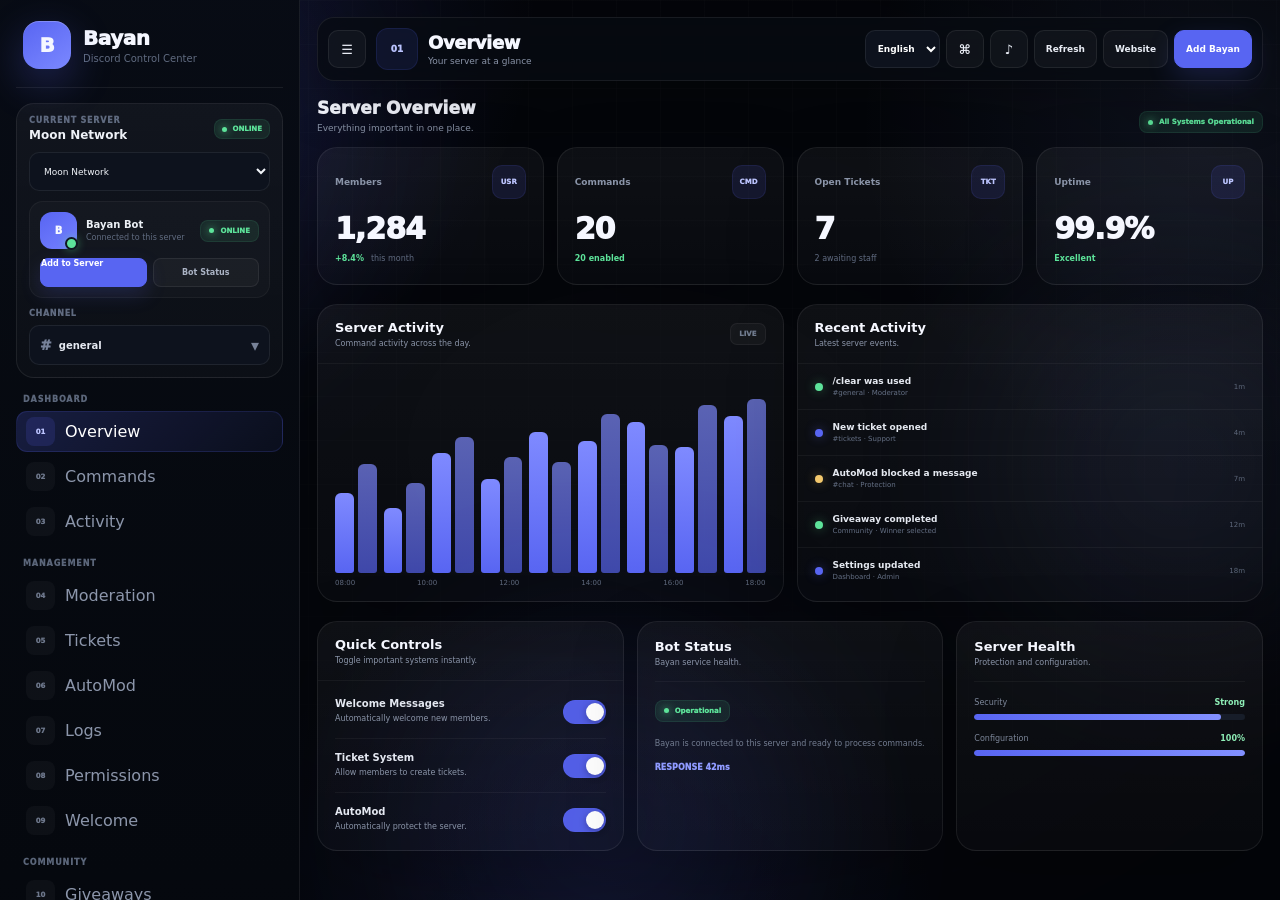
==== commit 00daf6fa: "Add files via upload" ====
--- a/dashboard.html
+++ b/dashboard.html
@@ -1,13 +1,14 @@
 <!DOCTYPE html>
-<html lang="en">
+<html lang="en" dir="ltr">
 <head>
     <meta charset="UTF-8">
+
     <meta
         name="viewport"
         content="width=device-width, initial-scale=1.0"
     >
 
-    <title>Bayan — Discord Control Center</title>
+    <title>Bayan — Control Center</title>
 
     <meta
         name="description"
@@ -16,28 +17,42 @@
 
     <style>
         :root {
-            --bg: #05070d;
-            --bg2: #080c14;
-            --surface: rgba(15, 20, 31, .78);
-            --surface-2: rgba(20, 26, 40, .92);
-            --surface-3: rgba(255,255,255,.035);
+            --bg: #05070c;
+            --bg-2: #080c14;
+            --panel: rgba(13, 18, 29, .80);
+            --panel-solid: #0d121d;
+            --panel-soft: rgba(255,255,255,.035);
+            --panel-hover: rgba(255,255,255,.055);
 
             --border: rgba(255,255,255,.075);
             --border-soft: rgba(255,255,255,.045);
 
             --text: #f5f7ff;
-            --muted: #8c96aa;
-            --muted-2: #626c80;
+            --text-soft: #c7cedd;
+            --muted: #8a94a8;
+            --muted-2: #606b80;
 
             --accent: #5865f2;
-            --accent-light: #7c88ff;
+            --accent-2: #7b88ff;
+            --accent-soft: rgba(88,101,242,.12);
 
             --success: #5de39a;
-            --warning: #f2c66d;
-            --danger: #ff7185;
-
-            --sidebar: 292px;
+            --success-soft: rgba(93,227,154,.09);
+
+            --warning: #f3c86d;
+            --warning-soft: rgba(243,200,109,.09);
+
+            --danger: #ff7085;
+            --danger-soft: rgba(255,112,133,.08);
+
+            --sidebar: 300px;
             --radius: 20px;
+
+            --shadow:
+                0 28px 90px rgba(0,0,0,.28);
+
+            --ease:
+                cubic-bezier(.2,.8,.2,1);
         }
 
         * {
@@ -51,7 +66,6 @@
         body {
             margin: 0;
             min-height: 100vh;
-
             color: var(--text);
 
             font-family:
@@ -65,19 +79,19 @@
 
             background:
                 radial-gradient(
-                    circle at 10% 5%,
-                    rgba(88,101,242,.17),
+                    circle at 10% 0%,
+                    rgba(88,101,242,.18),
                     transparent 28%
                 ),
                 radial-gradient(
-                    circle at 90% 20%,
-                    rgba(114,137,218,.10),
+                    circle at 94% 14%,
+                    rgba(114,137,218,.11),
                     transparent 24%
                 ),
                 radial-gradient(
                     circle at 45% 105%,
                     rgba(88,101,242,.10),
-                    transparent 30%
+                    transparent 31%
                 ),
                 var(--bg);
 
@@ -93,12 +107,12 @@
 
             background:
                 linear-gradient(
-                    rgba(255,255,255,.015) 1px,
+                    rgba(255,255,255,.014) 1px,
                     transparent 1px
                 ),
                 linear-gradient(
                     90deg,
-                    rgba(255,255,255,.015) 1px,
+                    rgba(255,255,255,.014) 1px,
                     transparent 1px
                 );
 
@@ -108,13 +122,23 @@
                 linear-gradient(
                     to bottom,
                     rgba(0,0,0,.9),
-                    transparent 92%
+                    transparent 94%
                 );
         }
 
-        a {
-            color: inherit;
-            text-decoration: none;
+        body::after {
+            content: "";
+            position: fixed;
+            inset: 0;
+            pointer-events: none;
+            z-index: -1;
+
+            background:
+                radial-gradient(
+                    ellipse at center,
+                    transparent 25%,
+                    rgba(0,0,0,.25)
+                );
         }
 
         button,
@@ -128,14 +152,19 @@
             cursor: pointer;
         }
 
+        a {
+            color: inherit;
+            text-decoration: none;
+        }
+
         ::selection {
             background: rgba(88,101,242,.35);
-            color: white;
-        }
-
-        /* ==========================================
-           AMBIENT EFFECTS
-        ========================================== */
+            color: #fff;
+        }
+
+        /* ==================================================
+           AMBIENT
+        ================================================== */
 
         .ambient {
             position: fixed;
@@ -147,39 +176,37 @@
 
         .orb {
             position: absolute;
-            border-radius: 999px;
-            filter: blur(100px);
-            opacity: .16;
+            border-radius: 50%;
+            filter: blur(105px);
+            opacity: .15;
 
             animation:
-                floatOrb 15s ease-in-out infinite;
+                floatOrb 16s ease-in-out infinite;
         }
 
         .orb-1 {
-            width: 360px;
-            height: 360px;
-            top: 2%;
-            left: 0;
+            width: 390px;
+            height: 390px;
+            left: -70px;
+            top: -60px;
             background: #5865f2;
         }
 
         .orb-2 {
-            width: 320px;
-            height: 320px;
-            top: 36%;
-            right: 0;
-            background: #7289da;
-
-            animation-delay: -5s;
-        }
-
-        .orb-3 {
             width: 300px;
             height: 300px;
-            bottom: -5%;
+            right: -50px;
+            top: 35%;
+            background: #7289da;
+            animation-delay: -5s;
+        }
+
+        .orb-3 {
+            width: 350px;
+            height: 350px;
             left: 34%;
-            background: #4553bf;
-
+            bottom: -100px;
+            background: #4856c8;
             animation-delay: -9s;
         }
 
@@ -193,21 +220,21 @@
 
             50% {
                 transform:
-                    translate3d(30px,-25px,0)
+                    translate3d(32px,-25px,0)
                     scale(1.08);
             }
         }
 
-        /* ==========================================
-           LOADER
-        ========================================== */
-
-        .loader-screen {
+        /* ==================================================
+           LOADING
+        ================================================== */
+
+        .loading-screen {
             position: fixed;
             inset: 0;
             display: grid;
             place-items: center;
-            z-index: 99999;
+            z-index: 100000;
 
             background:
                 radial-gradient(
@@ -215,43 +242,63 @@
                     rgba(88,101,242,.12),
                     transparent 35%
                 ),
-                #05070d;
+                #05070c;
 
             transition:
-                opacity .45s ease,
+                opacity .45s var(--ease),
                 visibility .45s ease;
         }
 
-        .loader-screen.hidden {
+        .loading-screen.hidden {
             opacity: 0;
             visibility: hidden;
         }
 
-        .loader-logo {
-            width: 76px;
-            height: 76px;
+        .loading-card {
+            text-align: center;
+        }
+
+        .loading-logo {
+            width: 82px;
+            height: 82px;
+
             display: grid;
             place-items: center;
 
-            border-radius: 24px;
+            margin: auto;
+
+            border-radius: 25px;
 
             background:
                 linear-gradient(
                     145deg,
                     #5865f2,
-                    #7d89ff
+                    #7b88ff
                 );
 
             box-shadow:
-                0 30px 90px rgba(88,101,242,.34);
+                0 30px 100px
+                rgba(88,101,242,.36);
 
             animation:
-                loaderPulse 1.1s ease-in-out infinite;
-        }
-
-        .loader-logo span {
-            font-size: 27px;
+                loaderPulse 1s ease-in-out infinite;
+        }
+
+        .loading-logo span {
+            font-size: 28px;
             font-weight: 1000;
+        }
+
+        .loading-title {
+            margin-top: 18px;
+            font-size: 17px;
+            font-weight: 900;
+        }
+
+        .loading-subtitle {
+            margin-top: 5px;
+            color: var(--muted);
+            font-size: 10px;
         }
 
         @keyframes loaderPulse {
@@ -261,27 +308,26 @@
             }
 
             50% {
-                transform: scale(1.07);
+                transform: scale(1.06);
             }
         }
 
-        /* ==========================================
+        /* ==================================================
            APP
-        ========================================== */
+        ================================================== */
 
         .app {
             min-height: 100vh;
         }
 
-        /* ==========================================
+        /* ==================================================
            SIDEBAR
-        ========================================== */
+        ================================================== */
 
         .sidebar {
             position: fixed;
-
+            top: 0;
             right: 0;
-            top: 0;
             bottom: 0;
 
             width: var(--sidebar);
@@ -296,17 +342,30 @@
             background:
                 linear-gradient(
                     180deg,
-                    rgba(9,12,20,.96),
-                    rgba(6,8,14,.985)
+                    rgba(8,12,20,.97),
+                    rgba(5,8,14,.99)
                 );
 
-            border-left: 1px solid var(--border);
-
-            backdrop-filter: blur(28px);
+            border-left:
+                1px solid
+                var(--border);
+
+            backdrop-filter:
+                blur(30px);
 
             transition:
-                transform .28s ease,
-                box-shadow .28s ease;
+                transform .3s var(--ease),
+                box-shadow .3s var(--ease);
+        }
+
+        html[dir="ltr"] .sidebar {
+            left: 0;
+            right: auto;
+
+            border-left: 0;
+            border-right:
+                1px solid
+                var(--border);
         }
 
         .sidebar::-webkit-scrollbar {
@@ -314,11 +373,13 @@
         }
 
         .sidebar::-webkit-scrollbar-thumb {
-            background: rgba(255,255,255,.08);
-            border-radius: 999px;
-        }
-
-        /* BRAND */
+            background: rgba(255,255,255,.09);
+            border-radius: 99px;
+        }
+
+        /* ==================================================
+           BRAND
+        ================================================== */
 
         .brand {
             display: flex;
@@ -326,39 +387,43 @@
             gap: 12px;
 
             padding:
-                6px
+                5px
                 7px
-                19px;
-
-            margin-bottom: 16px;
+                18px;
+
+            margin-bottom: 15px;
 
             border-bottom:
-                1px solid var(--border);
+                1px solid
+                var(--border);
         }
 
         .brand-logo {
             position: relative;
 
-            width: 46px;
-            height: 46px;
+            width: 48px;
+            height: 48px;
 
             display: grid;
             place-items: center;
 
             overflow: hidden;
 
-            border-radius: 15px;
+            border-radius: 16px;
 
             background:
                 linear-gradient(
                     145deg,
                     #5865f2,
-                    #7c89ff
+                    #7b88ff
                 );
 
             box-shadow:
-                0 14px 35px rgba(88,101,242,.30),
-                inset 0 1px rgba(255,255,255,.20);
+                0 14px 42px
+                rgba(88,101,242,.30),
+
+                inset 0 1px
+                rgba(255,255,255,.22);
         }
 
         .brand-logo::after {
@@ -366,29 +431,31 @@
 
             position: absolute;
 
-            width: 110px;
+            width: 120px;
             height: 18px;
 
-            left: -120px;
-            top: 6px;
+            top: 3px;
+            left: -130px;
 
             background:
-                rgba(255,255,255,.16);
-
-            transform: rotate(-45deg);
+                rgba(255,255,255,.15);
+
+            transform:
+                rotate(-45deg);
 
             animation:
-                brandShine 5s linear infinite;
+                brandShine 5s
+                linear infinite;
         }
 
         @keyframes brandShine {
             0% {
-                left: -120px;
+                left: -130px;
             }
 
             65%,
             100% {
-                left: 110px;
+                left: 120px;
             }
         }
 
@@ -396,13 +463,14 @@
             position: relative;
             z-index: 1;
 
-            font-size: 19px;
+            font-size: 20px;
             font-weight: 1000;
         }
 
         .brand-title {
             font-size: 20px;
             font-weight: 950;
+            letter-spacing: -.5px;
         }
 
         .brand-subtitle {
@@ -411,71 +479,67 @@
             font-size: 10px;
         }
 
-        /* ==========================================
-           SERVER HUB
-        ========================================== */
-
-        .server-hub {
-            position: relative;
-            z-index: 500;
-
+        /* ==================================================
+           SERVER AREA
+        ================================================== */
+
+        .server-area {
             padding: 12px;
 
             margin-bottom: 17px;
 
-            border-radius: 17px;
+            border-radius: 18px;
 
             background:
                 linear-gradient(
                     180deg,
                     rgba(255,255,255,.045),
-                    rgba(255,255,255,.025)
+                    rgba(255,255,255,.023)
                 );
 
-            border: 1px solid var(--border);
-
-            box-shadow:
-                inset 0 1px rgba(255,255,255,.025);
+            border:
+                1px solid
+                var(--border);
         }
 
         .server-top {
             display: flex;
             align-items: center;
             justify-content: space-between;
+
             gap: 10px;
 
-            margin-bottom: 11px;
-        }
-
-        .server-info {
+            margin-bottom: 10px;
+        }
+
+        .server-meta {
             min-width: 0;
         }
 
-        .server-label {
+        .mini-label {
             color: var(--muted-2);
+
             font-size: 8px;
             font-weight: 950;
 
+            letter-spacing: .8px;
             text-transform: uppercase;
-            letter-spacing: .9px;
-        }
-
-        .server-name {
+        }
+
+        .server-title {
             margin-top: 3px;
 
-            color: #edf0f7;
+            color: #eef1f7;
 
             font-size: 12px;
             font-weight: 900;
 
+            white-space: nowrap;
             overflow: hidden;
-            white-space: nowrap;
             text-overflow: ellipsis;
         }
 
-        .online-tag {
-            flex: 0 0 auto;
-
+        .online-pill {
             display: inline-flex;
             align-items: center;
             gap: 5px;
@@ -484,12 +548,13 @@
                 5px
                 7px;
 
-            border-radius: 7px;
-
-            color: #8ff0b8;
+            border-radius: 8px;
+
+            color:
+                var(--success);
 
             background:
-                rgba(93,227,154,.06);
+                var(--success-soft);
 
             border:
                 1px solid
@@ -499,7 +564,7 @@
             font-weight: 950;
         }
 
-        .online-dot {
+        .status-dot {
             width: 5px;
             height: 5px;
 
@@ -512,148 +577,195 @@
                 0 0 9px currentColor;
         }
 
-        .server-select {
+        .server-switcher {
             width: 100%;
-            height: 38px;
+            height: 39px;
 
             border:
-                1px solid var(--border);
+                1px solid
+                var(--border);
 
             border-radius: 10px;
 
-            background: #0d121d;
-            color: white;
-
-            padding: 0 10px;
-
-            outline: none;
-
-            font-size: 10px;
-        }
-
-        .server-select:focus {
+            background:
+                #0d121d;
+
+            color: #f1f4f9;
+
+            padding:
+                0
+                10px;
+
+            outline: 0;
+
+            font-size: 9px;
+        }
+
+        .server-switcher:focus {
             border-color:
-                rgba(88,101,242,.58);
+                rgba(88,101,242,.55);
 
             box-shadow:
                 0 0 0 4px
-                rgba(88,101,242,.075);
-        }
-
-        /* ==========================================
-           BOT STATUS
-        ========================================== */
+                rgba(88,101,242,.07);
+        }
+
+        /* ==================================================
+           BOT CARD
+        ================================================== */
 
         .bot-card {
             margin-top: 10px;
 
             padding: 10px;
 
+            border-radius: 14px;
+
+            background:
+                rgba(255,255,255,.024);
+
             border:
                 1px solid
-                rgba(255,255,255,.045);
-
-            border-radius: 12px;
-
-            background:
-                rgba(255,255,255,.022);
-        }
-
-        .bot-card-top {
+                var(--border-soft);
+        }
+
+        .bot-top {
             display: flex;
             align-items: center;
             gap: 9px;
         }
 
         .bot-avatar {
-            width: 34px;
-            height: 34px;
+            position: relative;
+
+            width: 37px;
+            height: 37px;
 
             display: grid;
             place-items: center;
 
             flex: 0 0 auto;
 
-            border-radius: 11px;
+            border-radius: 12px;
 
             background:
                 linear-gradient(
                     145deg,
                     #5865f2,
-                    #707cff
+                    #7480ff
                 );
 
             font-size: 10px;
-            font-weight: 950;
-        }
-
-        .bot-details {
+            font-weight: 1000;
+        }
+
+        .bot-avatar::after {
+            content: "";
+
+            position: absolute;
+
+            width: 9px;
+            height: 9px;
+
+            right: -1px;
+            bottom: -1px;
+
+            border-radius: 50%;
+
+            background:
+                var(--success);
+
+            border:
+                2px solid
+                #111722;
+
+            box-shadow:
+                0 0 10px
+                rgba(93,227,154,.45);
+        }
+
+        .bot-info {
             min-width: 0;
             flex: 1;
         }
 
         .bot-name {
+            color: #edf1f7;
             font-size: 10px;
             font-weight: 900;
         }
 
-        .bot-sub {
-            margin-top: 2px;
+        .bot-description {
+            margin-top: 3px;
+
             color: var(--muted-2);
+
             font-size: 8px;
         }
 
-        .bot-actions {
-            display: flex;
+        .bot-buttons {
+            display: grid;
+            grid-template-columns: 1fr 1fr;
+
             gap: 6px;
 
             margin-top: 9px;
         }
 
-        .bot-action {
-            flex: 1;
-
+        .bot-button {
             height: 29px;
-
-            border-radius: 8px;
 
             border:
                 1px solid
                 var(--border);
 
+            border-radius: 8px;
+
             background:
                 rgba(255,255,255,.035);
 
-            color: #aeb6c7;
+            color: #abb4c5;
 
             font-size: 8px;
             font-weight: 800;
-        }
-
-        .bot-action:hover {
+
+            transition:
+                transform .17s ease,
+                background .17s ease;
+        }
+
+        .bot-button:hover {
+            transform:
+                translateY(-1px);
+
             background:
                 rgba(255,255,255,.07);
 
             color: white;
         }
 
-        .bot-action.primary {
+        .bot-button.primary {
+            color: white;
+
             background:
                 var(--accent);
 
             border-color:
                 var(--accent);
 
-            color: white;
-        }
-
-        /* ==========================================
+            box-shadow:
+                0 8px 20px
+                rgba(88,101,242,.18);
+        }
+
+        /* ==================================================
            CHANNEL SELECTOR
-        ========================================== */
+        ================================================== */
 
         .channel-selector {
             position: relative;
-            margin-top: 10px;
+
+            margin-top: 11px;
         }
 
         .channel-label {
@@ -666,22 +778,25 @@
             font-size: 8px;
             font-weight: 950;
 
+            letter-spacing: .7px;
             text-transform: uppercase;
-            letter-spacing: .7px;
         }
 
         .channel-button {
             width: 100%;
-            height: 39px;
+            height: 40px;
 
             display: flex;
             align-items: center;
             justify-content: space-between;
 
-            gap: 8px;
+            padding:
+                0
+                10px;
 
             border:
-                1px solid var(--border);
+                1px solid
+                var(--border);
 
             border-radius: 10px;
 
@@ -689,9 +804,6 @@
                 #0d121d;
 
             color: white;
-
-            padding:
-                0 10px;
 
             transition:
                 border-color .18s ease,
@@ -700,7 +812,8 @@
         }
 
         .channel-button:hover {
-            background: #111726;
+            background:
+                #111726;
 
             border-color:
                 rgba(255,255,255,.12);
@@ -708,7 +821,7 @@
 
         .channel-button.open {
             border-color:
-                rgba(88,101,242,.60);
+                rgba(88,101,242,.58);
 
             box-shadow:
                 0 0 0 4px
@@ -723,34 +836,35 @@
             gap: 7px;
         }
 
-        .selected-channel-hash {
+        .selected-hash {
             color: #77829a;
             font-size: 14px;
             font-weight: 950;
         }
 
-        .selected-channel-name {
+        .selected-name {
+            min-width: 0;
+
+            color: #e5e9f1;
+
             overflow: hidden;
-
+            text-overflow: ellipsis;
             white-space: nowrap;
-            text-overflow: ellipsis;
-
-            color: #e4e8f1;
 
             font-size: 10px;
             font-weight: 750;
         }
 
-        .chevron {
+        .channel-arrow {
             color: #778298;
-            font-size: 9px;
 
             transition:
                 transform .18s ease;
         }
 
-        .channel-button.open .chevron {
-            transform: rotate(180deg);
+        .channel-button.open .channel-arrow {
+            transform:
+                rotate(180deg);
         }
 
         .channel-dropdown {
@@ -758,10 +872,10 @@
 
             display: none;
 
-            z-index: 9999;
-
-            width: 250px;
-            max-height: 300px;
+            z-index: 99999;
+
+            width: 270px;
+            max-height: 330px;
 
             overflow-y: auto;
 
@@ -771,37 +885,42 @@
                 1px solid
                 rgba(255,255,255,.10);
 
-            border-radius: 13px;
+            border-radius: 14px;
 
             background:
                 linear-gradient(
                     180deg,
-                    rgba(19,24,37,.99),
-                    rgba(8,12,20,.99)
+                    rgba(18,24,37,.99),
+                    rgba(7,11,18,.99)
                 );
 
             box-shadow:
-                0 30px 85px rgba(0,0,0,.55);
+                0 35px 100px
+                rgba(0,0,0,.60);
 
             backdrop-filter:
-                blur(22px);
+                blur(24px);
         }
 
         .channel-dropdown.open {
             display: block;
-            animation: dropdownIn .16s ease;
+
+            animation:
+                dropdownIn .17s ease;
         }
 
         @keyframes dropdownIn {
             from {
                 opacity: 0;
+
                 transform:
-                    translateY(-5px)
+                    translateY(-6px)
                     scale(.985);
             }
 
             to {
                 opacity: 1;
+
                 transform:
                     translateY(0)
                     scale(1);
@@ -814,26 +933,31 @@
 
         .channel-dropdown::-webkit-scrollbar-thumb {
             background:
-                rgba(255,255,255,.12);
+                rgba(255,255,255,.11);
 
             border-radius: 999px;
         }
 
+        .channel-search-wrap {
+            position: sticky;
+
+            top: 0;
+
+            z-index: 5;
+
+            padding: 3px;
+
+            background:
+                rgba(18,24,37,.99);
+        }
+
         .channel-search {
-            position: sticky;
-            top: 0;
-
-            z-index: 2;
-
-            padding: 3px;
-
-            background:
-                rgba(19,24,37,.99);
-        }
-
-        .channel-search input {
             width: 100%;
-            height: 33px;
+            height: 34px;
+
+            padding:
+                0
+                10px;
 
             border:
                 1px solid
@@ -846,11 +970,14 @@
 
             color: white;
 
-            outline: none;
-
-            padding: 0 9px;
+            outline: 0;
 
             font-size: 9px;
+        }
+
+        .channel-search:focus {
+            border-color:
+                rgba(88,101,242,.44);
         }
 
         .channel-category {
@@ -860,9 +987,9 @@
                 5px;
 
             color:
-                #616b7e;
-
-            font-size: 8px;
+                #606b7e;
+
+            font-size: 7px;
             font-weight: 950;
 
             letter-spacing: .8px;
@@ -876,63 +1003,71 @@
             align-items: center;
             gap: 8px;
 
-            border: 1px solid transparent;
-
-            border-radius: 8px;
-
-            background: transparent;
-
-            color: #8993a8;
-
             padding:
                 6px
                 8px;
 
+            border:
+                1px solid
+                transparent;
+
+            border-radius: 8px;
+
+            background:
+                transparent;
+
+            color:
+                #8993a8;
+
             text-align: left;
 
             transition:
                 background .15s ease,
                 color .15s ease,
-                transform .15s ease;
+                transform .15s ease,
+                border-color .15s ease;
         }
 
         .channel-option:hover {
+            color: white;
+
             background:
                 rgba(255,255,255,.05);
 
-            color: white;
-
             transform:
                 translateX(-1px);
         }
 
         .channel-option.active {
+            color: white;
+
             background:
                 rgba(88,101,242,.15);
 
             border-color:
-                rgba(88,101,242,.14);
-
-            color: white;
-        }
-
-        .hash {
-            width: 17px;
-
-            color: #687389;
-
-            font-size: 13px;
+                rgba(88,101,242,.13);
+        }
+
+        .channel-hash {
+            width: 18px;
+
+            color:
+                #687389;
+
+            font-size: 14px;
             font-weight: 950;
 
             text-align: center;
         }
 
-        .channel-option.active .hash {
-            color: #9ca7ff;
-        }
-
-        .channel-text {
+        .channel-option.active .channel-hash {
+            color:
+                #a1acff;
+        }
+
+        .channel-option-name {
             min-width: 0;
+
             flex: 1;
 
             overflow: hidden;
@@ -963,18 +1098,9 @@
             font-weight: 950;
         }
 
-        .voice-icon {
-            width: 17px;
-            text-align: center;
-
-            color: #697489;
-
-            font-size: 8px;
-        }
-
-        /* ==========================================
+        /* ==================================================
            NAVIGATION
-        ========================================== */
+        ================================================== */
 
         .nav-label {
             margin:
@@ -982,7 +1108,8 @@
                 7px
                 7px;
 
-            color: #5c6679;
+            color:
+                #5b667a;
 
             font-size: 8px;
             font-weight: 950;
@@ -1004,20 +1131,23 @@
             align-items: center;
             gap: 10px;
 
-            min-height: 39px;
+            min-height: 40px;
 
             padding:
                 5px
                 9px;
 
             border:
-                1px solid transparent;
+                1px solid
+                transparent;
 
             border-radius: 11px;
 
-            background: transparent;
-
-            color: #909aae;
+            background:
+                transparent;
+
+            color:
+                #8c96ab;
 
             text-align: left;
 
@@ -1032,29 +1162,29 @@
             transform:
                 translateX(-2px);
 
+            color: white;
+
             background:
                 rgba(255,255,255,.045);
-
+        }
+
+        .nav-item.active {
             color: white;
-        }
-
-        .nav-item.active {
+
             background:
                 linear-gradient(
                     135deg,
                     rgba(88,101,242,.21),
-                    rgba(88,101,242,.065)
+                    rgba(88,101,242,.055)
                 );
 
             border-color:
                 rgba(88,101,242,.17);
-
-            color: white;
         }
 
         .nav-icon {
-            width: 28px;
-            height: 28px;
+            width: 29px;
+            height: 29px;
 
             display: grid;
             place-items: center;
@@ -1066,23 +1196,24 @@
             background:
                 rgba(255,255,255,.035);
 
-            color: #6e788d;
+            color:
+                #6e788c;
 
             font-size: 7px;
             font-weight: 950;
         }
 
         .nav-item.active .nav-icon {
+            color:
+                #bcc4ff;
+
             background:
-                rgba(88,101,242,.17);
-
-            color:
-                #bbc3ff;
-        }
-
-        /* ==========================================
-           SIDEBAR USER
-        ========================================== */
+                rgba(88,101,242,.16);
+        }
+
+        /* ==================================================
+           USER
+        ================================================== */
 
         .sidebar-user {
             margin-top: 18px;
@@ -1094,59 +1225,64 @@
                 var(--border);
         }
 
-        .user-mini {
+        .user-card {
             display: flex;
             align-items: center;
             gap: 9px;
 
-            padding: 8px;
+            padding: 9px;
 
             border-radius: 12px;
 
             background:
-                rgba(255,255,255,.024);
+                rgba(255,255,255,.023);
         }
 
         .user-avatar {
-            width: 35px;
-            height: 35px;
+            width: 36px;
+            height: 36px;
 
             display: grid;
             place-items: center;
+
+            flex: 0 0 auto;
 
             border-radius: 11px;
 
             background:
                 linear-gradient(
                     145deg,
-                    #252e45,
+                    #252e46,
                     #131927
                 );
 
-            color: #e0e5f2;
+            color:
+                #e3e7f0;
 
             font-size: 9px;
             font-weight: 900;
         }
 
         .user-name {
-            color: #edf0f6;
+            color:
+                #e9edf4;
 
             font-size: 10px;
             font-weight: 850;
         }
 
-        .user-state {
+        .user-status {
             margin-top: 3px;
 
-            color: var(--success);
+            color:
+                var(--success);
 
             font-size: 8px;
         }
 
-        /* ==========================================
+        /* ==================================================
            MAIN
-        ========================================== */
+        ================================================== */
 
         .main {
             width:
@@ -1160,37 +1296,46 @@
 
             min-height: 100vh;
 
-            padding: 18px;
-        }
+            padding: 17px;
+        }
+
+        html[dir="ltr"] .main {
+            margin-right: 0;
+            margin-left:
+                var(--sidebar);
+        }
+
+        /* ==================================================
+           TOPBAR
+        ================================================== */
 
         .topbar {
             position: sticky;
-
-            top: 10px;
-
-            z-index: 80;
+            top: 8px;
+
+            z-index: 90;
 
             display: flex;
             align-items: center;
             justify-content: space-between;
 
-            gap: 13px;
+            gap: 12px;
 
             padding: 10px;
 
-            margin-bottom: 18px;
+            margin-bottom: 17px;
 
             border:
                 1px solid
                 var(--border);
 
-            border-radius: 16px;
+            border-radius: 17px;
 
             background:
-                rgba(8,11,18,.74);
+                rgba(7,11,18,.75);
 
             backdrop-filter:
-                blur(24px);
+                blur(25px);
 
             box-shadow:
                 0 18px 60px
@@ -1205,7 +1350,7 @@
             gap: 10px;
         }
 
-        .mobile-button {
+        .mobile-menu {
             display: none;
         }
 
@@ -1220,6 +1365,9 @@
 
             border-radius: 12px;
 
+            color:
+                #bbc4ff;
+
             background:
                 rgba(88,101,242,.11);
 
@@ -1227,8 +1375,6 @@
                 1px solid
                 rgba(88,101,242,.13);
 
-            color: #bac2ff;
-
             font-size: 9px;
             font-weight: 950;
         }
@@ -1236,18 +1382,18 @@
         .page-title {
             margin: 0;
 
-            color: #f4f6fb;
-
             font-size: 18px;
             font-weight: 950;
 
-            letter-spacing: -.35px;
+            letter-spacing:
+                -.35px;
         }
 
         .page-description {
             margin-top: 3px;
 
-            color: var(--muted);
+            color:
+                var(--muted);
 
             font-size: 9px;
         }
@@ -1255,8 +1401,7 @@
         .top-actions {
             display: flex;
             align-items: center;
-            gap: 7px;
-
+            gap: 6px;
             flex-wrap: wrap;
         }
 
@@ -1269,7 +1414,7 @@
 
             padding:
                 0
-                12px;
+                11px;
 
             border:
                 1px solid
@@ -1280,7 +1425,8 @@
             background:
                 rgba(255,255,255,.04);
 
-            color: #e9edf5;
+            color:
+                #e9edf5;
 
             font-size: 9px;
             font-weight: 850;
@@ -1305,33 +1451,56 @@
         .top-button.icon {
             width: 38px;
             padding: 0;
-
-            font-size: 14px;
+            font-size: 13px;
         }
 
         .top-button.primary {
+            color: white;
+
             background:
                 var(--accent);
 
             border-color:
                 var(--accent);
-
-            color: white;
 
             box-shadow:
                 0 10px 28px
                 rgba(88,101,242,.20);
         }
 
-        /* ==========================================
+        .language-select {
+            height: 38px;
+
+            border:
+                1px solid
+                var(--border);
+
+            border-radius: 10px;
+
+            background:
+                #0d121d;
+
+            color: white;
+
+            padding:
+                0
+                8px;
+
+            outline: 0;
+
+            font-size: 9px;
+            font-weight: 800;
+        }
+
+        /* ==================================================
            PANELS
-        ========================================== */
+        ================================================== */
 
         .panel {
             display: none;
 
             animation:
-                panelEnter .28s ease both;
+                panelEnter .28s var(--ease) both;
         }
 
         .panel.active {
@@ -1352,33 +1521,34 @@
             }
         }
 
-        .section-heading {
+        .section-head {
             display: flex;
             align-items: flex-end;
             justify-content: space-between;
 
-            gap: 12px;
+            gap: 13px;
 
             margin:
-                4px
+                3px
                 0
                 14px;
         }
 
-        .section-heading h2 {
+        .section-head h2 {
             margin: 0;
 
             font-size: 17px;
             font-weight: 950;
         }
 
-        .section-heading p {
+        .section-head p {
             margin:
                 5px
                 0
                 0;
 
-            color: var(--muted);
+            color:
+                var(--muted);
 
             font-size: 9px;
         }
@@ -1419,9 +1589,9 @@
             gap: 13px;
         }
 
-        /* ==========================================
+        /* ==================================================
            CARDS
-        ========================================== */
+        ================================================== */
 
         .card {
             position: relative;
@@ -1438,8 +1608,8 @@
             background:
                 linear-gradient(
                     180deg,
-                    rgba(255,255,255,.043),
-                    rgba(255,255,255,.020)
+                    rgba(255,255,255,.042),
+                    rgba(255,255,255,.019)
                 );
 
             box-shadow:
@@ -1458,9 +1628,9 @@
             background:
                 linear-gradient(
                     110deg,
-                    transparent 30%,
-                    rgba(255,255,255,.024),
-                    transparent 70%
+                    transparent 25%,
+                    rgba(255,255,255,.025),
+                    transparent 75%
                 );
 
             transform:
@@ -1495,20 +1665,21 @@
                 var(--border-soft);
         }
 
-        .card-header h3 {
+        .card-heading h3 {
             margin: 0;
 
             font-size: 13px;
             font-weight: 900;
         }
 
-        .card-header p {
+        .card-heading p {
             margin:
                 4px
                 0
                 0;
 
-            color: var(--muted);
+            color:
+                var(--muted);
 
             font-size: 8px;
         }
@@ -1527,24 +1698,25 @@
                 1px solid
                 rgba(255,255,255,.05);
 
-            color: #717c90;
+            color:
+                #717c8f;
 
             font-size: 7px;
             font-weight: 950;
         }
 
-        /* ==========================================
-           STAT CARDS
-        ========================================== */
+        /* ==================================================
+           STAT CARD
+        ================================================== */
 
         .stat-card {
-            min-height: 135px;
+            min-height: 138px;
 
             padding: 17px;
 
             transition:
-                transform .20s ease,
-                border-color .20s ease;
+                transform .2s ease,
+                border-color .2s ease;
         }
 
         .stat-card:hover {
@@ -1552,27 +1724,27 @@
                 translateY(-3px);
 
             border-color:
-                rgba(255,255,255,.11);
+                rgba(255,255,255,.12);
         }
 
         .stat-top {
             display: flex;
             align-items: center;
             justify-content: space-between;
-
-            gap: 10px;
+            gap: 9px;
         }
 
         .stat-label {
-            color: var(--muted);
+            color:
+                var(--muted);
 
             font-size: 9px;
-            font-weight: 760;
+            font-weight: 750;
         }
 
         .stat-icon {
-            width: 33px;
-            height: 33px;
+            width: 34px;
+            height: 34px;
 
             display: grid;
             place-items: center;
@@ -1580,13 +1752,14 @@
             border-radius: 10px;
 
             background:
-                rgba(88,101,242,.09);
+                var(--accent-soft);
 
             border:
                 1px solid
                 rgba(88,101,242,.12);
 
-            color: #bbc3ff;
+            color:
+                #bdc5ff;
 
             font-size: 7px;
             font-weight: 950;
@@ -1595,10 +1768,10 @@
         .stat-number {
             margin-top: 15px;
 
-            font-size: 29px;
+            font-size: 30px;
+            font-weight: 950;
+
             line-height: 1;
-
-            font-weight: 950;
 
             letter-spacing:
                 -1px;
@@ -1611,54 +1784,55 @@
 
             margin-top: 10px;
 
-            color: var(--muted-2);
+            color:
+                var(--muted-2);
 
             font-size: 8px;
         }
 
-        .up {
-            color: var(--success);
+        .good {
+            color:
+                var(--success);
+
             font-weight: 900;
         }
 
-        /* ==========================================
+        /* ==================================================
            CHART
-        ========================================== */
+        ================================================== */
 
         .chart {
-            height: 210px;
+            height: 215px;
 
             display: flex;
             align-items: end;
-
-            gap: 8px;
+            gap: 7px;
 
             padding:
                 18px
-                18px
+                17px
                 6px;
         }
 
         .chart-column {
             height: 100%;
 
-            flex: 1;
-
             display: flex;
             align-items: end;
-
             gap: 4px;
-        }
-
-        .bar {
+
             flex: 1;
+        }
+
+        .chart-bar {
+            flex: 1;
+
+            min-width: 4px;
 
             height:
                 calc(
                     var(--h) * 1%
                 );
-
-            min-width: 4px;
 
             border-radius:
                 6px
@@ -1669,7 +1843,7 @@
             background:
                 linear-gradient(
                     180deg,
-                    #7e8aff,
+                    #7f8aff,
                     #5865f2
                 );
 
@@ -1678,11 +1852,10 @@
 
             animation:
                 growBar .9s
-                cubic-bezier(.2,.8,.2,1)
-                both;
-        }
-
-        .bar.dim {
+                var(--ease) both;
+        }
+
+        .chart-bar.dim {
             opacity: .68;
         }
 
@@ -1705,18 +1878,18 @@
 
             padding:
                 0
-                18px
+                17px
                 14px;
 
             color:
-                #606a7c;
+                #606a7e;
 
             font-size: 7px;
         }
 
-        /* ==========================================
+        /* ==================================================
            ACTIVITY
-        ========================================== */
+        ================================================== */
 
         .activity-list {
             display: flex;
@@ -1737,7 +1910,7 @@
                 var(--border-soft);
 
             transition:
-                background .16s ease;
+                background .15s ease;
         }
 
         .activity-row:last-child {
@@ -1749,7 +1922,7 @@
                 rgba(255,255,255,.018);
         }
 
-        .activity-dot {
+        .activity-indicator {
             width: 8px;
             height: 8px;
 
@@ -1761,59 +1934,62 @@
                 var(--accent);
 
             box-shadow:
-                0 0 10px
+                0 0 11px
                 rgba(88,101,242,.45);
         }
 
-        .activity-dot.green {
+        .activity-indicator.green {
             background:
                 var(--success);
 
             box-shadow:
-                0 0 10px
-                rgba(93,227,154,.4);
-        }
-
-        .activity-dot.yellow {
+                0 0 11px
+                rgba(93,227,154,.40);
+        }
+
+        .activity-indicator.yellow {
             background:
                 var(--warning);
 
             box-shadow:
-                0 0 10px
-                rgba(242,198,109,.35);
-        }
-
-        .activity-content {
+                0 0 11px
+                rgba(243,200,109,.35);
+        }
+
+        .activity-body {
             min-width: 0;
             flex: 1;
         }
 
         .activity-title {
-            color: #e4e8f0;
+            color:
+                #e5e9f1;
 
             font-size: 9px;
-            font-weight: 760;
+            font-weight: 750;
         }
 
         .activity-meta {
             margin-top: 3px;
 
-            color: #657085;
+            color:
+                #657085;
 
             font-size: 7px;
         }
 
         .activity-time {
-            color: #5b6679;
+            color:
+                #5d677a;
 
             font-size: 7px;
 
             white-space: nowrap;
         }
 
-        /* ==========================================
-           SETTINGS
-        ========================================== */
+        /* ==================================================
+           SETTING ROW
+        ================================================== */
 
         .setting-list {
             padding:
@@ -1846,7 +2022,8 @@
         }
 
         .setting-title {
-            color: #e4e8f0;
+            color:
+                #e4e8f1;
 
             font-size: 10px;
             font-weight: 800;
@@ -1855,15 +2032,16 @@
         .setting-description {
             margin-top: 4px;
 
-            color: var(--muted);
+            color:
+                var(--muted);
 
             font-size: 8px;
-            line-height: 1.45;
-        }
-
-        /* ==========================================
+            line-height: 1.5;
+        }
+
+        /* ==================================================
            SWITCH
-        ========================================== */
+        ================================================== */
 
         .switch {
             position: relative;
@@ -1885,10 +2063,10 @@
             position: absolute;
             inset: 0;
 
-            border-radius: 999px;
+            border-radius: 99px;
 
             background:
-                #232a39;
+                #242b39;
 
             border:
                 1px solid
@@ -1906,23 +2084,24 @@
             width: 18px;
             height: 18px;
 
+            left: 3px;
             top: 2px;
-            left: 3px;
 
             border-radius: 50%;
 
             background:
-                #9099aa;
+                #9099ab;
 
             box-shadow:
                 0 2px 7px
-                rgba(0,0,0,.28);
+                rgba(0,0,0,.27);
 
             transition:
                 .20s ease;
         }
 
-        .switch input:checked + .slider {
+        .switch input:checked +
+        .slider {
             background:
                 rgba(88,101,242,.95);
 
@@ -1930,7 +2109,8 @@
                 rgba(88,101,242,.25);
         }
 
-        .switch input:checked + .slider::before {
+        .switch input:checked +
+        .slider::before {
             transform:
                 translateX(19px);
 
@@ -1938,79 +2118,11 @@
                 white;
         }
 
-        /* ==========================================
-           SEARCH
-        ========================================== */
-
-        .search-row {
-            display: flex;
-            gap: 8px;
-
-            margin-bottom: 12px;
-        }
-
-        .search-input {
-            width: 100%;
-            height: 42px;
-
-            border:
-                1px solid
-                var(--border);
-
-            border-radius: 11px;
-
-            background:
-                rgba(255,255,255,.03);
-
-            color: white;
-
-            outline: 0;
-
-            padding:
-                0
-                12px;
-
-            font-size: 9px;
-        }
-
-        .search-input:focus {
-            border-color:
-                rgba(88,101,242,.55);
-
-            box-shadow:
-                0 0 0 4px
-                rgba(88,101,242,.07);
-        }
-
-        .filter {
-            min-width: 150px;
-            height: 42px;
-
-            border:
-                1px solid
-                var(--border);
-
-            border-radius: 11px;
-
-            background:
-                #0d121d;
-
-            color: white;
-
-            outline: 0;
-
-            padding:
-                0
-                10px;
-
-            font-size: 9px;
-        }
-
-        /* ==========================================
-           COMMANDS
-        ========================================== */
-
-        .commands-grid {
+        /* ==================================================
+           FORM
+        ================================================== */
+
+        .form-grid {
             display: grid;
 
             grid-template-columns:
@@ -2019,24 +2131,101 @@
                     minmax(0,1fr)
                 );
 
-            gap: 9px;
-        }
-
-        .command {
+            gap: 10px;
+        }
+
+        .field {
+            display: flex;
+            flex-direction: column;
+            gap: 6px;
+        }
+
+        .field.full {
+            grid-column: 1 / -1;
+        }
+
+        .field label {
+            color:
+                #8b95a9;
+
+            font-size: 8px;
+            font-weight: 850;
+        }
+
+        .input,
+        .select,
+        .textarea {
+            width: 100%;
+
+            border:
+                1px solid
+                var(--border);
+
+            border-radius: 10px;
+
+            background:
+                #0c111b;
+
+            color: white;
+
+            padding:
+                10px
+                11px;
+
+            outline: 0;
+
+            font-size: 9px;
+        }
+
+        .input:focus,
+        .select:focus,
+        .textarea:focus {
+            border-color:
+                rgba(88,101,242,.55);
+
+            box-shadow:
+                0 0 0 4px
+                rgba(88,101,242,.07);
+        }
+
+        .textarea {
+            min-height: 108px;
+            resize: vertical;
+        }
+
+        /* ==================================================
+           BUTTONS
+        ================================================== */
+
+        .button-row {
             display: flex;
             align-items: center;
-            gap: 9px;
-
-            padding: 11px;
+            flex-wrap: wrap;
+            gap: 7px;
+
+            margin-top: 13px;
+        }
+
+        .button {
+            min-height: 38px;
+
+            padding:
+                0
+                13px;
 
             border:
                 1px solid
-                var(--border-soft);
-
-            border-radius: 13px;
+                var(--border);
+
+            border-radius: 10px;
 
             background:
-                rgba(255,255,255,.024);
+                rgba(255,255,255,.04);
+
+            color: white;
+
+            font-size: 9px;
+            font-weight: 850;
 
             transition:
                 transform .17s ease,
@@ -2044,76 +2233,109 @@
                 border-color .17s ease;
         }
 
-        .command:hover {
+        .button:hover {
             transform:
-                translateY(-2px);
+                translateY(-1px);
 
             background:
-                rgba(255,255,255,.038);
+                rgba(255,255,255,.075);
 
             border-color:
-                rgba(255,255,255,.085);
-        }
-
-        .command-icon {
-            width: 37px;
-            height: 37px;
-
-            display: grid;
-            place-items: center;
-
-            flex: 0 0 auto;
-
-            border-radius: 11px;
-
+                rgba(255,255,255,.12);
+        }
+
+        .button.primary {
             background:
-                rgba(88,101,242,.09);
+                var(--accent);
+
+            border-color:
+                var(--accent);
+
+            box-shadow:
+                0 10px 26px
+                rgba(88,101,242,.18);
+        }
+
+        .button.danger {
+            background:
+                var(--danger-soft);
+
+            border-color:
+                rgba(255,112,133,.15);
+
+            color:
+                #ffb9c2;
+        }
+
+        /* ==================================================
+           COMMANDS
+        ================================================== */
+
+        .search-row {
+            display: flex;
+            gap: 8px;
+            margin-bottom: 12px;
+        }
+
+        .command-search {
+            flex: 1;
+            height: 42px;
 
             border:
                 1px solid
-                rgba(88,101,242,.11);
+                var(--border);
+
+            border-radius: 11px;
+
+            background:
+                rgba(255,255,255,.03);
 
             color:
-                #b8c1ff;
-
-            font-size: 7px;
-            font-weight: 950;
-        }
-
-        .command-info {
-            min-width: 0;
-            flex: 1;
-        }
-
-        .command-name {
-            color: #eef1f7;
-
-            font-family:
-                Consolas,
-                monospace;
-
-            font-size: 10px;
-            font-weight: 900;
-        }
-
-        .command-description {
-            margin-top: 4px;
-
-            overflow: hidden;
-
-            color: var(--muted);
-
-            font-size: 7px;
-
-            white-space: nowrap;
-            text-overflow: ellipsis;
-        }
-
-        /* ==========================================
-           FORMS
-        ========================================== */
-
-        .form-grid {
+                white;
+
+            padding:
+                0
+                12px;
+
+            outline: 0;
+
+            font-size: 9px;
+        }
+
+        .command-search:focus {
+            border-color:
+                rgba(88,101,242,.55);
+
+            box-shadow:
+                0 0 0 4px
+                rgba(88,101,242,.07);
+        }
+
+        .command-filter {
+            width: 160px;
+            height: 42px;
+
+            border:
+                1px solid
+                var(--border);
+
+            border-radius: 11px;
+
+            background:
+                #0d121d;
+
+            color: white;
+
+            padding:
+                0
+                10px;
+
+            outline: 0;
+
+            font-size: 9px;
+        }
+
+        .commands-grid {
             display: grid;
 
             grid-template-columns:
@@ -2122,141 +2344,100 @@
                     minmax(0,1fr)
                 );
 
+            gap: 9px;
+        }
+
+        .command {
+            display: flex;
+            align-items: center;
             gap: 10px;
-        }
-
-        .field {
-            display: flex;
-            flex-direction: column;
-            gap: 6px;
-        }
-
-        .field.full {
-            grid-column: 1 / -1;
-        }
-
-        .field label {
-            color:
-                #8b95aa;
-
-            font-size: 8px;
-            font-weight: 850;
-        }
-
-        .input,
-        .select,
-        .textarea {
-            width: 100%;
+
+            padding: 11px;
 
             border:
                 1px solid
-                var(--border);
-
-            border-radius: 10px;
+                var(--border-soft);
+
+            border-radius: 13px;
 
             background:
-                #0c111b;
-
-            color: white;
-
-            outline: 0;
-
-            padding:
-                10px
-                11px;
-
-            font-size: 9px;
-        }
-
-        .input:focus,
-        .select:focus,
-        .textarea:focus {
+                rgba(255,255,255,.023);
+
+            transition:
+                transform .17s ease,
+                background .17s ease,
+                border-color .17s ease;
+        }
+
+        .command:hover {
+            transform:
+                translateY(-2px);
+
+            background:
+                rgba(255,255,255,.038);
+
             border-color:
-                rgba(88,101,242,.55);
-
-            box-shadow:
-                0 0 0 4px
-                rgba(88,101,242,.07);
-        }
-
-        .textarea {
-            min-height: 105px;
-
-            resize: vertical;
-        }
-
-        /* ==========================================
-           BUTTONS
-        ========================================== */
-
-        .button-row {
-            display: flex;
-            flex-wrap: wrap;
-            gap: 7px;
-
-            margin-top: 13px;
-        }
-
-        .button {
-            min-height: 38px;
-
-            padding:
-                0
-                12px;
+                rgba(255,255,255,.085);
+        }
+
+        .command-icon {
+            width: 38px;
+            height: 38px;
+
+            display: grid;
+            place-items: center;
+
+            flex: 0 0 auto;
+
+            border-radius: 11px;
+
+            background:
+                var(--accent-soft);
 
             border:
                 1px solid
-                var(--border);
-
-            border-radius: 10px;
-
-            background:
-                rgba(255,255,255,.04);
-
-            color: white;
-
-            font-size: 9px;
-            font-weight: 850;
-
-            transition:
-                transform .17s ease,
-                background .17s ease;
-        }
-
-        .button:hover {
-            transform:
-                translateY(-1px);
-
-            background:
-                rgba(255,255,255,.075);
-        }
-
-        .button.primary {
-            background:
-                var(--accent);
-
-            border-color:
-                var(--accent);
-
-            box-shadow:
-                0 10px 25px
-                rgba(88,101,242,.18);
-        }
-
-        .button.danger {
-            background:
-                rgba(255,113,133,.055);
-
-            border-color:
-                rgba(255,113,133,.13);
+                rgba(88,101,242,.11);
 
             color:
-                #ffb8c1;
-        }
-
-        /* ==========================================
+                #b9c2ff;
+
+            font-size: 7px;
+            font-weight: 950;
+        }
+
+        .command-info {
+            min-width: 0;
+            flex: 1;
+        }
+
+        .command-name {
+            color:
+                #edf0f6;
+
+            font-family:
+                Consolas,
+                monospace;
+
+            font-size: 10px;
+            font-weight: 900;
+        }
+
+        .command-description {
+            margin-top: 4px;
+
+            color:
+                var(--muted);
+
+            font-size: 7px;
+
+            overflow: hidden;
+            white-space: nowrap;
+            text-overflow: ellipsis;
+        }
+
+        /* ==================================================
            STATUS
-        ========================================== */
+        ================================================== */
 
         .status {
             display: inline-flex;
@@ -2275,84 +2456,19 @@
 
         .status.online {
             color:
-                #8ff0b8;
+                var(--success);
 
             background:
-                rgba(93,227,154,.06);
+                var(--success-soft);
 
             border:
                 1px solid
                 rgba(93,227,154,.10);
         }
 
-        .status-dot {
-            width: 5px;
-            height: 5px;
-
-            border-radius: 50%;
-
-            background:
-                currentColor;
-
-            box-shadow:
-                0 0 9px currentColor;
-        }
-
-        /* ==========================================
-           PLATFORM
-        ========================================== */
-
-        .platform-grid {
-            display: grid;
-
-            grid-template-columns:
-                repeat(
-                    2,
-                    minmax(0,1fr)
-                );
-
-            gap: 10px;
-        }
-
-        .platform {
-            padding: 14px;
-
-            border:
-                1px solid
-                var(--border-soft);
-
-            border-radius: 14px;
-
-            background:
-                rgba(255,255,255,.024);
-        }
-
-        .platform-top {
-            display: flex;
-            align-items: center;
-            justify-content: space-between;
-
-            gap: 8px;
-
-            margin-bottom: 10px;
-        }
-
-        .platform-name {
-            font-size: 10px;
-            font-weight: 900;
-        }
-
-        .platform-sub {
-            margin-top: 3px;
-
-            color: var(--muted-2);
-
-            font-size: 7px;
-        }
-
-        /* ==========================================
+        /* ==================================================
            TABLE
-        ========================================== */
+        ================================================== */
 
         .table-wrap {
             overflow-x: auto;
@@ -2360,9 +2476,7 @@
 
         table {
             width: 100%;
-
-            border-collapse:
-                collapse;
+            border-collapse: collapse;
         }
 
         th,
@@ -2381,7 +2495,8 @@
         }
 
         th {
-            color: #616c80;
+            color:
+                #626d80;
 
             font-size: 7px;
             font-weight: 900;
@@ -2391,7 +2506,8 @@
         }
 
         td {
-            color: #b4bdce;
+            color:
+                #b5bdcc;
 
             font-size: 8px;
         }
@@ -2400,9 +2516,9 @@
             border-bottom: 0;
         }
 
-        /* ==========================================
-           TOAST
-        ========================================== */
+        /* ==================================================
+           TOASTS
+        ================================================== */
 
         .toast-container {
             position: fixed;
@@ -2410,7 +2526,7 @@
             left: 18px;
             bottom: 18px;
 
-            z-index: 20000;
+            z-index: 10000;
 
             display: flex;
             flex-direction: column;
@@ -2418,9 +2534,14 @@
             gap: 7px;
         }
 
+        html[dir="rtl"] .toast-container {
+            left: auto;
+            right: 18px;
+        }
+
         .toast {
-            min-width: 255px;
-            max-width: 370px;
+            min-width: 270px;
+            max-width: 380px;
 
             display: flex;
             align-items: center;
@@ -2444,14 +2565,14 @@
                 );
 
             box-shadow:
-                0 24px 55px
+                0 25px 60px
                 rgba(0,0,0,.42);
 
             backdrop-filter:
                 blur(18px);
 
             animation:
-                toastIn .25s ease both;
+                toastIn .25s var(--ease) both;
         }
 
         .toast.hide {
@@ -2460,8 +2581,8 @@
         }
 
         .toast-icon {
-            width: 27px;
-            height: 27px;
+            width: 28px;
+            height: 28px;
 
             display: grid;
             place-items: center;
@@ -2470,22 +2591,22 @@
 
             border-radius: 9px;
 
+            color:
+                #bcc4ff;
+
             background:
-                rgba(88,101,242,.13);
-
-            color:
-                #bbc4ff;
+                var(--accent-soft);
 
             font-size: 9px;
             font-weight: 950;
         }
 
-        .toast-text {
-            color: #e9edf6;
+        .toast-message {
+            color:
+                #e8ecf4;
 
             font-size: 8px;
-
-            line-height: 1.4;
+            line-height: 1.45;
         }
 
         @keyframes toastIn {
@@ -2513,11 +2634,187 @@
             }
         }
 
-        /* ==========================================
-           MOBILE
-        ========================================== */
-
-        @media (max-width: 1200px) {
+        /* ==================================================
+           COMMAND PALETTE
+        ================================================== */
+
+        .palette {
+            position: fixed;
+            inset: 0;
+
+            display: none;
+            place-items: start center;
+
+            padding-top: 12vh;
+
+            z-index: 50000;
+
+            background:
+                rgba(3,5,9,.64);
+
+            backdrop-filter:
+                blur(12px);
+        }
+
+        .palette.open {
+            display: grid;
+            animation:
+                paletteFade .18s ease;
+        }
+
+        @keyframes paletteFade {
+            from {
+                opacity: 0;
+            }
+
+            to {
+                opacity: 1;
+            }
+        }
+
+        .palette-box {
+            width:
+                min(
+                    640px,
+                    calc(100% - 28px)
+                );
+
+            border:
+                1px solid
+                var(--border);
+
+            border-radius: 18px;
+
+            background:
+                #0d121d;
+
+            box-shadow:
+                0 35px 100px
+                rgba(0,0,0,.55);
+
+            overflow: hidden;
+        }
+
+        .palette-input {
+            width: 100%;
+            height: 55px;
+
+            border: 0;
+
+            border-bottom:
+                1px solid
+                var(--border-soft);
+
+            outline: 0;
+
+            background:
+                transparent;
+
+            color: white;
+
+            padding:
+                0
+                16px;
+
+            font-size: 12px;
+        }
+
+        .palette-items {
+            max-height: 360px;
+
+            overflow-y: auto;
+
+            padding: 7px;
+        }
+
+        .palette-item {
+            width: 100%;
+
+            display: flex;
+            align-items: center;
+            gap: 10px;
+
+            padding:
+                10px;
+
+            border:
+                1px solid
+                transparent;
+
+            border-radius: 10px;
+
+            background:
+                transparent;
+
+            color:
+                #aab2c2;
+
+            text-align: left;
+
+            transition:
+                background .15s ease,
+                color .15s ease;
+        }
+
+        .palette-item:hover,
+        .palette-item.selected {
+            color: white;
+
+            background:
+                rgba(255,255,255,.05);
+
+            border-color:
+                rgba(255,255,255,.05);
+        }
+
+        .palette-key {
+            width: 28px;
+            height: 28px;
+
+            display: grid;
+            place-items: center;
+
+            border-radius: 8px;
+
+            background:
+                rgba(88,101,242,.11);
+
+            color:
+                #bbc3ff;
+
+            font-size: 8px;
+            font-weight: 900;
+        }
+
+        /* ==================================================
+           EMPTY
+        ================================================== */
+
+        .empty {
+            grid-column: 1 / -1;
+
+            padding: 35px;
+
+            text-align: center;
+
+            color:
+                var(--muted-2);
+
+            border:
+                1px dashed
+                rgba(255,255,255,.09);
+
+            border-radius: 14px;
+
+            font-size: 9px;
+        }
+
+        /* ==================================================
+           RESPONSIVE
+        ================================================== */
+
+        @media (max-width: 1250px) {
+
             .grid-4 {
                 grid-template-columns:
                     repeat(
@@ -2533,64 +2830,64 @@
                         minmax(0,1fr)
                     );
             }
-        }
-
-        @media (max-width: 980px) {
+
+        }
+
+        @media (max-width: 1000px) {
 
             .sidebar {
                 transform:
                     translateX(100%);
             }
 
-            .sidebar.open {
+            html[dir="ltr"] .sidebar {
+                transform:
+                    translateX(-100%);
+            }
+
+            .sidebar.open,
+            html[dir="ltr"] .sidebar.open {
                 transform:
                     translateX(0);
 
                 box-shadow:
-                    -30px 0 80px
-                    rgba(0,0,0,.42);
+                    -35px 0 100px
+                    rgba(0,0,0,.40);
             }
 
-            .main {
+            .main,
+            html[dir="ltr"] .main {
                 width: 100%;
+
                 margin-right: 0;
+                margin-left: 0;
 
                 padding: 12px;
             }
 
-            .mobile-button {
+            .mobile-menu {
                 display: grid;
             }
+
+        }
+
+        @media (max-width: 720px) {
 
             .grid-2,
             .grid-3,
             .grid-4,
             .commands-grid,
             .platform-grid {
-                grid-template-columns: 1fr;
+                grid-template-columns:
+                    1fr;
             }
-        }
-
-        @media (max-width: 650px) {
 
             .topbar {
-                top: 6px;
-                padding: 9px;
-
-                border-radius: 13px;
+                align-items: flex-start;
             }
 
-            .page-icon {
-                width: 38px;
-                height: 38px;
-            }
-
-            .page-title {
-                font-size: 15px;
-            }
-
-            .page-description {
-                font-size: 8px;
+            .top-actions {
+                justify-content: flex-end;
             }
 
             .hide-mobile {
@@ -2609,7 +2906,7 @@
                 flex-direction: column;
             }
 
-            .filter {
+            .command-filter {
                 width: 100%;
             }
 
@@ -2619,21 +2916,42 @@
                 bottom: 10px;
             }
 
+            html[dir="rtl"] .toast-container {
+                left: 10px;
+                right: 10px;
+            }
+
             .toast {
                 width: 100%;
                 min-width: 0;
             }
 
-            .channel-dropdown {
-                width:
-                    min(
-                        290px,
-                        calc(100vw - 20px)
-                    );
+        }
+
+        @media (max-width: 470px) {
+
+            .page-title {
+                font-size: 15px;
             }
+
+            .page-description {
+                font-size: 8px;
+            }
+
+            .language-select {
+                width: 92px;
+            }
+
+            .top-button.primary {
+                padding:
+                    0
+                    9px;
+            }
+
         }
 
         @media (prefers-reduced-motion: reduce) {
+
             *,
             *::before,
             *::after {
@@ -2649,28 +2967,47 @@
                 scroll-behavior:
                     auto !important;
             }
+
         }
     </style>
 </head>
 
 <body>
 
-    <!-- ==========================================
-         LOADER
-    =========================================== -->
+    <!-- ==================================================
+         LOADING
+    ================================================== -->
 
     <div
-        class="loader-screen"
-        id="loaderScreen"
+        class="loading-screen"
+        id="loadingScreen"
     >
-        <div class="loader-logo">
-            <span>B</span>
+        <div class="loading-card">
+
+            <div class="loading-logo">
+                <span>B</span>
+            </div>
+
+            <div
+                class="loading-title"
+                data-i18n="loadingTitle"
+            >
+                Loading Bayan
+            </div>
+
+            <div
+                class="loading-subtitle"
+                data-i18n="loadingSubtitle"
+            >
+                Preparing your control center
+            </div>
+
         </div>
     </div>
 
-    <!-- ==========================================
+    <!-- ==================================================
          AMBIENT
-    =========================================== -->
+    ================================================== -->
 
     <div class="ambient">
         <div class="orb orb-1"></div>
@@ -2678,11 +3015,15 @@
         <div class="orb orb-3"></div>
     </div>
 
+    <!-- ==================================================
+         APP
+    ================================================== -->
+
     <div class="app">
 
-        <!-- ======================================
+        <!-- ==================================================
              SIDEBAR
-        ======================================= -->
+        ================================================== -->
 
         <aside
             class="sidebar"
@@ -2711,33 +3052,33 @@
 
             </div>
 
-            <!-- SERVER HUB -->
-
-            <div class="server-hub">
+            <!-- SERVER AREA -->
+
+            <div class="server-area">
 
                 <div class="server-top">
 
-                    <div class="server-info">
+                    <div class="server-meta">
 
                         <div
-                            class="server-label"
+                            class="mini-label"
                             data-i18n="currentServer"
                         >
                             CURRENT SERVER
                         </div>
 
                         <div
-                            class="server-name"
-                            id="currentServerName"
+                            class="server-title"
+                            id="serverName"
                         >
                             Moon Network
                         </div>
 
                     </div>
 
-                    <div class="online-tag">
-
-                        <span class="online-dot"></span>
+                    <div class="online-pill">
+
+                        <span class="status-dot"></span>
 
                         <span data-i18n="online">
                             ONLINE
@@ -2748,40 +3089,42 @@
                 </div>
 
                 <select
-                    class="server-select"
-                    id="serverSelect"
+                    class="server-switcher"
+                    id="serverSwitcher"
                 >
-                    <option value="moon">
+
+                    <option value="Moon Network">
                         Moon Network
                     </option>
 
-                    <option value="demo">
-                        Demo Server
+                    <option value="Bayan Community">
+                        Bayan Community
                     </option>
 
-                    <option value="community">
-                        Community Hub
+                    <option value="Gaming Hub">
+                        Gaming Hub
                     </option>
+
                 </select>
 
-                <!-- BOT CARD -->
+                <!-- BOT -->
 
                 <div class="bot-card">
 
-                    <div class="bot-card-top">
+                    <div class="bot-top">
 
                         <div class="bot-avatar">
                             B
                         </div>
 
-                        <div class="bot-details">
+                        <div class="bot-info">
 
                             <div class="bot-name">
                                 Bayan Bot
                             </div>
 
                             <div
-                                class="bot-sub"
+                                class="bot-description"
                                 data-i18n="botConnected"
                             >
                                 Connected to this server
@@ -2801,25 +3144,25 @@
 
                     </div>
 
-                    <div class="bot-actions">
+                    <div class="bot-buttons">
 
                         <a
-                            class="bot-action primary"
+                            class="bot-button primary"
                             href="https://discord.com/oauth2/authorize?client_id=1548309026280964106&scope=bot%20applications.commands&permissions=8"
                             target="_blank"
                             rel="noopener noreferrer"
                         >
-                            <span data-i18n="addBayan">
-                                Add Bayan
+                            <span data-i18n="addToServer">
+                                Add to Server
                             </span>
                         </a>
 
                         <button
-                            class="bot-action"
-                            onclick="showToast(t('botInfoToast'))"
+                            class="bot-button"
+                            id="botInfoButton"
                         >
-                            <span data-i18n="status">
-                                Status
+                            <span data-i18n="botStatus">
+                                Bot Status
                             </span>
                         </button>
 
@@ -2827,7 +3170,7 @@
 
                 </div>
 
-                <!-- CHANNEL SELECT -->
+                <!-- MAIN CHANNEL SELECT -->
 
                 <div
                     class="channel-selector"
@@ -2849,20 +3192,20 @@
 
                         <span class="selected-channel">
 
-                            <span class="selected-channel-hash">
+                            <span class="selected-hash">
                                 #
                             </span>
 
                             <span
-                                class="selected-channel-name"
-                                id="mainSelectedChannel"
+                                class="selected-name"
+                                id="mainChannelName"
                             >
                                 general
                             </span>
 
                         </span>
 
-                        <span class="chevron">
+                        <span class="channel-arrow">
                             ▾
                         </span>
 
@@ -2873,14 +3216,15 @@
                         id="mainChannelDropdown"
                     >
 
-                        <div class="channel-search">
+                        <div class="channel-search-wrap">
 
                             <input
+                                class="channel-search"
+                                id="mainChannelSearch"
                                 type="text"
-                                id="mainChannelSearch"
-                                placeholder="Search channels..."
                                 data-placeholder-en="Search channels..."
                                 data-placeholder-ar="ابحث عن قناة..."
+                                placeholder="Search channels..."
                             >
 
                         </div>
@@ -2893,37 +3237,43 @@
                         </div>
 
                         <button
+                            class="channel-option active"
                             type="button"
-                            class="channel-option active"
                             data-channel="general"
                         >
-                            <span class="hash">#</span>
-
-                            <span class="channel-text">
+                            <span class="channel-hash">
+                                #
+                            </span>
+
+                            <span class="channel-option-name">
                                 general
                             </span>
                         </button>
 
                         <button
+                            class="channel-option"
                             type="button"
-                            class="channel-option"
                             data-channel="announcements"
                         >
-                            <span class="hash">#</span>
-
-                            <span class="channel-text">
+                            <span class="channel-hash">
+                                #
+                            </span>
+
+                            <span class="channel-option-name">
                                 announcements
                             </span>
                         </button>
 
                         <button
+                            class="channel-option"
                             type="button"
-                            class="channel-option"
                             data-channel="chat"
                         >
-                            <span class="hash">#</span>
-
-                            <span class="channel-text">
+                            <span class="channel-hash">
+                                #
+                            </span>
+
+                            <span class="channel-option-name">
                                 chat
                             </span>
 
@@ -2933,61 +3283,57 @@
                         </button>
 
                         <button
+                            class="channel-option"
                             type="button"
-                            class="channel-option"
                             data-channel="media"
                         >
-                            <span class="hash">#</span>
-
-                            <span class="channel-text">
+                            <span class="channel-hash">
+                                #
+                            </span>
+
+                            <span class="channel-option-name">
                                 media
                             </span>
                         </button>
 
                         <button
+                            class="channel-option"
                             type="button"
-                            class="channel-option"
                             data-channel="commands"
                         >
-                            <span class="hash">#</span>
-
-                            <span class="channel-text">
+                            <span class="channel-hash">
+                                #
+                            </span>
+
+                            <span class="channel-option-name">
                                 commands
                             </span>
                         </button>
 
                         <button
+                            class="channel-option"
                             type="button"
-                            class="channel-option"
                             data-channel="bot-logs"
                         >
-                            <span class="hash">#</span>
-
-                            <span class="channel-text">
+                            <span class="channel-hash">
+                                #
+                            </span>
+
+                            <span class="channel-option-name">
                                 bot-logs
                             </span>
                         </button>
 
                         <button
+                            class="channel-option"
                             type="button"
-                            class="channel-option"
-                            data-channel="news"
-                        >
-                            <span class="hash">#</span>
-
-                            <span class="channel-text">
-                                news
-                            </span>
-                        </button>
-
-                        <button
-                            type="button"
-                            class="channel-option"
                             data-channel="events"
                         >
-                            <span class="hash">#</span>
-
-                            <span class="channel-text">
+                            <span class="channel-hash">
+                                #
+                            </span>
+
+                            <span class="channel-option-name">
                                 events
                             </span>
                         </button>
@@ -3000,13 +3346,15 @@
                         </div>
 
                         <button
+                            class="channel-option"
                             type="button"
-                            class="channel-option"
                             data-channel="support"
                         >
-                            <span class="hash">#</span>
-
-                            <span class="channel-text">
+                            <span class="channel-hash">
+                                #
+                            </span>
+
+                            <span class="channel-option-name">
                                 support
                             </span>
 
@@ -3016,37 +3364,43 @@
                         </button>
 
                         <button
+                            class="channel-option"
                             type="button"
-                            class="channel-option"
                             data-channel="reports"
                         >
-                            <span class="hash">#</span>
-
-                            <span class="channel-text">
+                            <span class="channel-hash">
+                                #
+                            </span>
+
+                            <span class="channel-option-name">
                                 reports
                             </span>
                         </button>
 
                         <button
+                            class="channel-option"
                             type="button"
-                            class="channel-option"
                             data-channel="appeals"
                         >
-                            <span class="hash">#</span>
-
-                            <span class="channel-text">
+                            <span class="channel-hash">
+                                #
+                            </span>
+
+                            <span class="channel-option-name">
                                 appeals
                             </span>
                         </button>
 
                         <button
+                            class="channel-option"
                             type="button"
-                            class="channel-option"
                             data-channel="tickets"
                         >
-                            <span class="hash">#</span>
-
-                            <span class="channel-text">
+                            <span class="channel-hash">
+                                #
+                            </span>
+
+                            <span class="channel-option-name">
                                 tickets
                             </span>
                         </button>
@@ -3059,37 +3413,43 @@
                         </div>
 
                         <button
+                            class="channel-option"
                             type="button"
-                            class="channel-option"
                             data-channel="giveaways"
                         >
-                            <span class="hash">#</span>
-
-                            <span class="channel-text">
+                            <span class="channel-hash">
+                                #
+                            </span>
+
+                            <span class="channel-option-name">
                                 giveaways
                             </span>
                         </button>
 
                         <button
+                            class="channel-option"
                             type="button"
-                            class="channel-option"
                             data-channel="tournaments"
                         >
-                            <span class="hash">#</span>
-
-                            <span class="channel-text">
+                            <span class="channel-hash">
+                                #
+                            </span>
+
+                            <span class="channel-option-name">
                                 tournaments
                             </span>
                         </button>
 
                         <button
+                            class="channel-option"
                             type="button"
-                            class="channel-option"
                             data-channel="logs"
                         >
-                            <span class="hash">#</span>
-
-                            <span class="channel-text">
+                            <span class="channel-hash">
+                                #
+                            </span>
+
+                            <span class="channel-option-name">
                                 logs
                             </span>
                         </button>
@@ -3102,61 +3462,57 @@
                         </div>
 
                         <button
+                            class="channel-option"
                             type="button"
-                            class="channel-option"
                             data-channel="General Voice"
-                            data-type="voice"
                         >
                             <span class="voice-icon">
                                 ●
                             </span>
 
-                            <span class="channel-text">
+                            <span class="channel-option-name">
                                 General Voice
                             </span>
                         </button>
 
                         <button
+                            class="channel-option"
                             type="button"
-                            class="channel-option"
                             data-channel="Gaming"
-                            data-type="voice"
                         >
                             <span class="voice-icon">
                                 ●
                             </span>
 
-                            <span class="channel-text">
+                            <span class="channel-option-name">
                                 Gaming
                             </span>
                         </button>
 
                         <button
+                            class="channel-option"
                             type="button"
-                            class="channel-option"
                             data-channel="Music"
-                            data-type="voice"
                         >
                             <span class="voice-icon">
                                 ●
                             </span>
 
-                            <span class="channel-text">
+                            <span class="channel-option-name">
                                 Music
                             </span>
                         </button>
 
                         <button
+                            class="channel-option"
                             type="button"
-                            class="channel-option"
                             data-channel="AFK"
-                            data-type="voice"
                         >
                             <span class="voice-icon">
                                 ●
                             </span>
 
-                            <span class="channel-text">
+                            <span class="channel-option-name">
                                 AFK
                             </span>
                         </button>
@@ -3167,7 +3523,7 @@
 
             </div>
 
-            <!-- NAVIGATION -->
+            <!-- NAV -->
 
             <div
                 class="nav-label"
@@ -3186,9 +3542,7 @@
                     data-description-en="Your server at a glance"
                     data-description-ar="نظرة شاملة على سيرفرك"
                 >
-                    <span class="nav-icon">
-                        01
-                    </span>
+                    <span class="nav-icon">01</span>
 
                     <span data-i18n="overview">
                         Overview
@@ -3203,9 +3557,7 @@
                     data-description-en="Manage Bayan commands"
                     data-description-ar="إدارة أوامر بيان"
                 >
-                    <span class="nav-icon">
-                        02
-                    </span>
+                    <span class="nav-icon">02</span>
 
                     <span data-i18n="commands">
                         Commands
@@ -3220,9 +3572,7 @@
                     data-description-en="Recent server activity"
                     data-description-ar="آخر نشاطات السيرفر"
                 >
-                    <span class="nav-icon">
-                        03
-                    </span>
+                    <span class="nav-icon">03</span>
 
                     <span data-i18n="activity">
                         Activity
@@ -3248,9 +3598,7 @@
                     data-description-en="Moderation controls"
                     data-description-ar="أدوات الإدارة"
                 >
-                    <span class="nav-icon">
-                        04
-                    </span>
+                    <span class="nav-icon">04</span>
 
                     <span data-i18n="moderation">
                         Moderation
@@ -3262,12 +3610,10 @@
                     data-panel="tickets"
                     data-title-en="Tickets"
                     data-title-ar="التذاكر"
-                    data-description-en="Ticket system configuration"
-                    data-description-ar="إعداد نظام التذاكر"
+                    data-description-en="Ticket system"
+                    data-description-ar="نظام التذاكر"
                 >
-                    <span class="nav-icon">
-                        05
-                    </span>
+                    <span class="nav-icon">05</span>
 
                     <span data-i18n="tickets">
                         Tickets
@@ -3282,9 +3628,7 @@
                     data-description-en="Automated protection"
                     data-description-ar="الحماية التلقائية"
                 >
-                    <span class="nav-icon">
-                        06
-                    </span>
+                    <span class="nav-icon">06</span>
 
                     <span data-i18n="automod">
                         AutoMod
@@ -3299,9 +3643,7 @@
                     data-description-en="Server logging"
                     data-description-ar="سجلات السيرفر"
                 >
-                    <span class="nav-icon">
-                        07
-                    </span>
+                    <span class="nav-icon">07</span>
 
                     <span data-i18n="logs">
                         Logs
@@ -3316,9 +3658,7 @@
                     data-description-en="Roles and access"
                     data-description-ar="الأدوار والصلاحيات"
                 >
-                    <span class="nav-icon">
-                        08
-                    </span>
+                    <span class="nav-icon">08</span>
 
                     <span data-i18n="permissions">
                         Permissions
@@ -3330,12 +3670,10 @@
                     data-panel="welcome"
                     data-title-en="Welcome"
                     data-title-ar="الترحيب"
-                    data-description-en="Welcome message settings"
-                    data-description-ar="إعدادات رسائل الترحيب"
+                    data-description-en="Welcome system"
+                    data-description-ar="نظام الترحيب"
                 >
-                    <span class="nav-icon">
-                        09
-                    </span>
+                    <span class="nav-icon">09</span>
 
                     <span data-i18n="welcome">
                         Welcome
@@ -3361,9 +3699,7 @@
                     data-description-en="Giveaway management"
                     data-description-ar="إدارة السحوبات"
                 >
-                    <span class="nav-icon">
-                        10
-                    </span>
+                    <span class="nav-icon">10</span>
 
                     <span data-i18n="giveaways">
                         Giveaways
@@ -3378,9 +3714,7 @@
                     data-description-en="Tournament management"
                     data-description-ar="إدارة البطولات"
                 >
-                    <span class="nav-icon">
-                        11
-                    </span>
+                    <span class="nav-icon">11</span>
 
                     <span data-i18n="tournaments">
                         Tournaments
@@ -3392,12 +3726,10 @@
                     data-panel="streaming"
                     data-title-en="Streaming"
                     data-title-ar="البث"
-                    data-description-en="Creator and stream settings"
+                    data-description-en="Streaming configuration"
                     data-description-ar="إعدادات البث"
                 >
-                    <span class="nav-icon">
-                        12
-                    </span>
+                    <span class="nav-icon">12</span>
 
                     <span data-i18n="streaming">
                         Streaming
@@ -3420,12 +3752,10 @@
                     data-panel="settings"
                     data-title-en="Settings"
                     data-title-ar="الإعدادات"
-                    data-description-en="General dashboard settings"
+                    data-description-en="Dashboard settings"
                     data-description-ar="إعدادات لوحة التحكم"
                 >
-                    <span class="nav-icon">
-                        13
-                    </span>
+                    <span class="nav-icon">13</span>
 
                     <span data-i18n="settings">
                         Settings
@@ -3437,12 +3767,10 @@
                     data-panel="audit"
                     data-title-en="Audit Log"
                     data-title-ar="سجل التدقيق"
-                    data-description-en="Configuration change history"
+                    data-description-en="Configuration history"
                     data-description-ar="سجل تغييرات الإعدادات"
                 >
-                    <span class="nav-icon">
-                        14
-                    </span>
+                    <span class="nav-icon">14</span>
 
                     <span data-i18n="auditLog">
                         Audit Log
@@ -3451,11 +3779,9 @@
 
             </nav>
 
-            <!-- USER -->
-
             <div class="sidebar-user">
 
-                <div class="user-mini">
+                <div class="user-card">
 
                     <div class="user-avatar">
                         US
@@ -3468,7 +3794,7 @@
                         </div>
 
                         <div
-                            class="user-state"
+                            class="user-status"
                             data-i18n="connected"
                         >
                             ● Connected
@@ -3482,9 +3808,9 @@
 
         </aside>
 
-        <!-- ======================================
+        <!-- ==================================================
              MAIN
-        ======================================= -->
+        ================================================== -->
 
         <main class="main">
 
@@ -3495,7 +3821,7 @@
                 <div class="top-left">
 
                     <button
-                        class="top-button icon mobile-button"
+                        class="top-button icon mobile-menu"
                         id="mobileMenu"
                     >
                         ☰
@@ -3530,12 +3856,9 @@
 
                 <div class="top-actions">
 
-                    <!-- LANGUAGE -->
-
                     <select
-                        class="top-button"
+                        class="language-select"
                         id="languageSelect"
-                        aria-label="Language"
                     >
                         <option value="en">
                             English
@@ -3546,17 +3869,21 @@
                         </option>
                     </select>
 
-                    <!-- SOUND -->
+                    <button
+                        class="top-button icon"
+                        id="commandPaletteButton"
+                        title="Command palette"
+                    >
+                        ⌘
+                    </button>
 
                     <button
                         class="top-button icon"
                         id="soundToggle"
-                        title="Sounds"
+                        title="Sound"
                     >
                         ♪
                     </button>
-
-                    <!-- REFRESH -->
 
                     <button
                         class="top-button hide-mobile"
@@ -3566,8 +3893,6 @@
                         Refresh
                     </button>
 
-                    <!-- WEBSITE -->
-
                     <a
                         class="top-button hide-mobile"
                         href="index.html"
@@ -3575,8 +3900,6 @@
                     >
                         Website
                     </a>
-
-                    <!-- ADD BOT -->
 
                     <a
                         class="top-button primary"
@@ -3593,16 +3916,16 @@
 
             </header>
 
-            <!-- ======================================
+            <!-- ==================================================
                  OVERVIEW
-            ======================================= -->
+            ================================================== -->
 
             <section
                 class="panel active"
                 id="panel-overview"
             >
 
-                <div class="section-heading">
+                <div class="section-head">
 
                     <div>
 
@@ -3613,7 +3936,7 @@
                         </h2>
 
                         <p
-                            data-i18n="everythingOnePlace"
+                            data-i18n="everythingImportant"
                         >
                             Everything important in one place.
                         </p>
@@ -3624,8 +3947,8 @@
 
                         <span class="status-dot"></span>
 
-                        <span data-i18n="operational">
-                            Operational
+                        <span data-i18n="allSystems">
+                            All Systems Operational
                         </span>
 
                     </div>
@@ -3660,7 +3983,7 @@
 
                         <div class="stat-meta">
 
-                            <span class="up">
+                            <span class="good">
                                 +8.4%
                             </span>
 
@@ -3700,10 +4023,8 @@
 
                         <div class="stat-meta">
 
-                            <span
-                                data-i18n="allEnabled"
-                            >
-                                All configured
+                            <span class="good">
+                                20 enabled
                             </span>
 
                         </div>
@@ -3736,9 +4057,7 @@
 
                         <div class="stat-meta">
 
-                            <span
-                                data-i18n="awaitingStaff"
-                            >
+                            <span>
                                 2 awaiting staff
                             </span>
 
@@ -3769,7 +4088,7 @@
 
                         <div class="stat-meta">
 
-                            <span class="up">
+                            <span class="good">
                                 Excellent
                             </span>
 
@@ -3789,7 +4108,7 @@
 
                         <div class="card-header">
 
-                            <div>
+                            <div class="card-heading">
 
                                 <h3
                                     data-i18n="serverActivity"
@@ -3798,7 +4117,7 @@
                                 </h3>
 
                                 <p
-                                    data-i18n="activityDescription"
+                                    data-i18n="activityAcrossDay"
                                 >
                                     Command activity across the day.
                                 </p>
@@ -3815,108 +4134,108 @@
 
                             <div class="chart-column">
                                 <div
-                                    class="bar"
+                                    class="chart-bar"
                                     style="--h:42"
                                 ></div>
 
                                 <div
-                                    class="bar dim"
+                                    class="chart-bar dim"
                                     style="--h:57"
                                 ></div>
                             </div>
 
                             <div class="chart-column">
                                 <div
-                                    class="bar"
+                                    class="chart-bar"
                                     style="--h:34"
                                 ></div>
 
                                 <div
-                                    class="bar dim"
+                                    class="chart-bar dim"
                                     style="--h:47"
                                 ></div>
                             </div>
 
                             <div class="chart-column">
                                 <div
-                                    class="bar"
+                                    class="chart-bar"
                                     style="--h:63"
                                 ></div>
 
                                 <div
-                                    class="bar dim"
+                                    class="chart-bar dim"
                                     style="--h:71"
                                 ></div>
                             </div>
 
                             <div class="chart-column">
                                 <div
-                                    class="bar"
+                                    class="chart-bar"
                                     style="--h:49"
                                 ></div>
 
                                 <div
-                                    class="bar dim"
+                                    class="chart-bar dim"
                                     style="--h:61"
                                 ></div>
                             </div>
 
                             <div class="chart-column">
                                 <div
-                                    class="bar"
+                                    class="chart-bar"
                                     style="--h:74"
                                 ></div>
 
                                 <div
-                                    class="bar dim"
+                                    class="chart-bar dim"
                                     style="--h:58"
                                 ></div>
                             </div>
 
                             <div class="chart-column">
                                 <div
-                                    class="bar"
+                                    class="chart-bar"
                                     style="--h:69"
                                 ></div>
 
                                 <div
-                                    class="bar dim"
+                                    class="chart-bar dim"
                                     style="--h:83"
                                 ></div>
                             </div>
 
                             <div class="chart-column">
                                 <div
-                                    class="bar"
+                                    class="chart-bar"
                                     style="--h:79"
                                 ></div>
 
                                 <div
-                                    class="bar dim"
+                                    class="chart-bar dim"
                                     style="--h:67"
                                 ></div>
                             </div>
 
                             <div class="chart-column">
                                 <div
-                                    class="bar"
+                                    class="chart-bar"
                                     style="--h:66"
                                 ></div>
 
                                 <div
-                                    class="bar dim"
+                                    class="chart-bar dim"
                                     style="--h:88"
                                 ></div>
                             </div>
 
                             <div class="chart-column">
                                 <div
-                                    class="bar"
+                                    class="chart-bar"
                                     style="--h:82"
                                 ></div>
 
                                 <div
-                                    class="bar dim"
+                                    class="chart-bar dim"
                                     style="--h:91"
                                 ></div>
                             </div>
@@ -3924,12 +4243,14 @@
                         </div>
 
                         <div class="chart-labels">
+
                             <span>08:00</span>
                             <span>10:00</span>
                             <span>12:00</span>
                             <span>14:00</span>
                             <span>16:00</span>
                             <span>18:00</span>
+
                         </div>
 
                     </div>
@@ -3940,7 +4261,7 @@
 
                         <div class="card-header">
 
-                            <div>
+                            <div class="card-heading">
 
                                 <h3
                                     data-i18n="recentActivity"
@@ -3962,9 +4283,9 @@
 
                             <div class="activity-row">
 
-                                <span class="activity-dot green"></span>
-
-                                <div class="activity-content">
+                                <span class="activity-indicator green"></span>
+
+                                <div class="activity-body">
 
                                     <div class="activity-title">
                                         /clear was used
@@ -3984,9 +4305,9 @@
 
                             <div class="activity-row">
 
-                                <span class="activity-dot"></span>
-
-                                <div class="activity-content">
+                                <span class="activity-indicator"></span>
+
+                                <div class="activity-body">
 
                                     <div class="activity-title">
                                         New ticket opened
@@ -4006,9 +4327,9 @@
 
                             <div class="activity-row">
 
-                                <span class="activity-dot yellow"></span>
-
-                                <div class="activity-content">
+                                <span class="activity-indicator yellow"></span>
+
+                                <div class="activity-body">
 
                                     <div class="activity-title">
                                         AutoMod blocked a message
@@ -4028,9 +4349,9 @@
 
                             <div class="activity-row">
 
-                                <span class="activity-dot green"></span>
-
-                                <div class="activity-content">
+                                <span class="activity-indicator green"></span>
+
+                                <div class="activity-body">
 
                                     <div class="activity-title">
                                         Giveaway completed
@@ -4050,9 +4371,9 @@
 
                             <div class="activity-row">
 
-                                <span class="activity-dot"></span>
-
-                                <div class="activity-content">
+                                <span class="activity-indicator"></span>
+
+                                <div class="activity-body">
 
                                     <div class="activity-title">
                                         Settings updated
@@ -4080,11 +4401,13 @@
 
                 <div class="grid-3">
 
+                    <!-- QUICK -->
+
                     <div class="card">
 
                         <div class="card-header">
 
-                            <div>
+                            <div class="card-heading">
 
                                 <h3
                                     data-i18n="quickControls"
@@ -4095,7 +4418,7 @@
                                 <p
                                     data-i18n="quickControlsDescription"
                                 >
-                                    Toggle major systems instantly.
+                                    Toggle important systems instantly.
                                 </p>
 
                             </div>
@@ -4125,12 +4448,14 @@
                                 </div>
 
                                 <label class="switch">
+
                                     <input
                                         type="checkbox"
                                         checked
                                     >
 
                                     <span class="slider"></span>
+
                                 </label>
 
                             </div>
@@ -4150,18 +4475,20 @@
                                         class="setting-description"
                                         data-i18n="ticketDescription"
                                     >
-                                        Allow members to open tickets.
+                                        Allow members to create tickets.
                                     </div>
 
                                 </div>
 
                                 <label class="switch">
+
                                     <input
                                         type="checkbox"
                                         checked
                                     >
 
                                     <span class="slider"></span>
+
                                 </label>
 
                             </div>
@@ -4187,12 +4514,14 @@
                                 </div>
 
                                 <label class="switch">
+
                                     <input
                                         type="checkbox"
                                         checked
                                     >
 
                                     <span class="slider"></span>
+
                                 </label>
 
                             </div>
@@ -4201,32 +4530,31 @@
 
                     </div>
 
+                    <!-- BOT STATUS -->
+
                     <div class="card card-padding">
 
-                        <div class="card-header"
-                             style="
-                                padding:0 0 14px;
+                        <div
+                            class="card-heading"
+                            style="
+                                padding-bottom:14px;
                                 border-bottom:
                                     1px solid
                                     var(--border-soft)
-                             "
+                            "
                         >
 
-                            <div>
-
-                                <h3
-                                    data-i18n="botStatus"
-                                >
-                                    Bot Status
-                                </h3>
-
-                                <p
-                                    data-i18n="botStatusDescription"
-                                >
-                                    Bayan service health.
-                                </p>
-
-                            </div>
+                            <h3
+                                data-i18n="botStatus"
+                            >
+                                Bot Status
+                            </h3>
+
+                            <p
+                                data-i18n="botStatusDescription"
+                            >
+                                Bayan service health.
+                            </p>
 
                         </div>
 
@@ -4246,14 +4574,13 @@
 
                             <div
                                 style="
-                                    margin-top:14px;
-                                    color:#737d90;
+                                    margin-top:15px;
+                                    color:#737d91;
                                     font-size:8px;
                                     line-height:1.8
                                 "
-                                data-i18n="botHealthy"
                             >
-                                All dashboard systems are responding normally.
+                                Bayan is connected to this server and ready to process commands.
                             </div>
 
                             <div
@@ -4271,32 +4598,29 @@
 
                     </div>
 
+                    <!-- HEALTH -->
+
                     <div class="card card-padding">
 
-                        <div class="card-header"
-                             style="
-                                padding:0 0 14px;
+                        <div
+                            class="card-heading"
+                            style="
+                                padding-bottom:14px;
                                 border-bottom:
                                     1px solid
                                     var(--border-soft)
-                             "
+                            "
                         >
 
-                            <div>
-
-                                <h3
-                                    data-i18n="serverHealth"
-                                >
-                                    Server Health
-                                </h3>
-
-                                <p
-                                    data-i18n="serverHealthDescription"
-                                >
-                                    Current configuration.
-                                </p>
-
-                            </div>
+                            <h3
+                                data-i18n="serverHealth"
+                            >
+                                Server Health
+                            </h3>
+
+                            <p>
+                                Protection and configuration.
+                            </p>
 
                         </div>
 
@@ -4309,20 +4633,20 @@
                                     margin-bottom:7px
                                 "
                             >
+
                                 <span
                                     style="
-                                        font-size:8px;
-                                        color:#7e889c
+                                        color:#7d879a;
+                                        font-size:8px
                                     "
-                                    data-i18n="security"
                                 >
                                     Security
                                 </span>
 
                                 <span
                                     style="
+                                        color:#8ff0b8;
                                         font-size:8px;
-                                        color:#8ff0b8;
                                         font-weight:900
                                     "
                                 >
@@ -4334,24 +4658,26 @@
                             <div
                                 style="
                                     height:6px;
+                                    overflow:hidden;
                                     background:#171d29;
-                                    border-radius:99px;
-                                    overflow:hidden
+                                    border-radius:99px
                                 "
                             >
+
                                 <div
                                     style="
                                         width:91%;
                                         height:100%;
+                                        border-radius:99px;
                                         background:
                                             linear-gradient(
                                                 90deg,
                                                 #5865f2,
                                                 #8290ff
-                                            );
-                                        border-radius:99px
+                                            )
                                     "
                                 ></div>
+
                             </div>
 
                         </div>
@@ -4368,18 +4694,17 @@
 
                                 <span
                                     style="
-                                        font-size:8px;
-                                        color:#7e889c
+                                        color:#7d879a;
+                                        font-size:8px
                                     "
-                                    data-i18n="configuration"
                                 >
                                     Configuration
                                 </span>
 
                                 <span
                                     style="
+                                        color:#8ff0b8;
                                         font-size:8px;
-                                        color:#8ff0b8;
                                         font-weight:900
                                     "
                                 >
@@ -4391,9 +4716,9 @@
                             <div
                                 style="
                                     height:6px;
+                                    overflow:hidden;
                                     background:#171d29;
-                                    border-radius:99px;
-                                    overflow:hidden
+                                    border-radius:99px
                                 "
                             >
 
@@ -4401,13 +4726,13 @@
                                     style="
                                         width:100%;
                                         height:100%;
+                                        border-radius:99px;
                                         background:
                                             linear-gradient(
                                                 90deg,
                                                 #5865f2,
                                                 #8290ff
-                                            );
-                                        border-radius:99px
+                                            )
                                     "
                                 ></div>
 
@@ -4421,16 +4746,16 @@
 
             </section>
 
-            <!-- ======================================
+            <!-- ==================================================
                  COMMANDS
-            ======================================= -->
+            ================================================== -->
 
             <section
                 class="panel"
                 id="panel-commands"
             >
 
-                <div class="section-heading">
+                <div class="section-head">
 
                     <div>
 
@@ -4443,7 +4768,7 @@
                         <p
                             data-i18n="commandManagerDescription"
                         >
-                            Enable or disable Bayan commands.
+                            Manage every Bayan command.
                         </p>
 
                     </div>
@@ -4455,17 +4780,19 @@
                     <div class="search-row">
 
                         <input
-                            class="search-input"
+                            class="command-search"
                             id="commandSearch"
-                            placeholder="Search commands..."
+                            type="text"
                             data-placeholder-en="Search commands..."
                             data-placeholder-ar="ابحث عن أمر..."
+                            placeholder="Search commands..."
                         >
 
                         <select
-                            class="filter"
+                            class="command-filter"
                             id="commandFilter"
                         >
+
                             <option value="all">
                                 All Categories
                             </option>
@@ -4485,6 +4812,7 @@
                             <option value="Utility">
                                 Utility
                             </option>
+
                         </select>
 
                     </div>
@@ -4498,29 +4826,25 @@
 
             </section>
 
-            <!-- ======================================
+            <!-- ==================================================
                  ACTIVITY
-            ======================================= -->
+            ================================================== -->
 
             <section
                 class="panel"
                 id="panel-activity"
             >
 
-                <div class="section-heading">
+                <div class="section-head">
 
                     <div>
 
-                        <h2
-                            data-i18n="activity"
-                        >
+                        <h2 data-i18n="activity">
                             Activity
                         </h2>
 
-                        <p
-                            data-i18n="activityPanelDescription"
-                        >
-                            Recent actions and events.
+                        <p>
+                            Recent actions from your server.
                         </p>
 
                     </div>
@@ -4532,9 +4856,9 @@
                     <div class="activity-list">
 
                         <div class="activity-row">
-                            <span class="activity-dot green"></span>
-
-                            <div class="activity-content">
+                            <span class="activity-indicator green"></span>
+
+                            <div class="activity-body">
                                 <div class="activity-title">
                                     Command executed: /clear
                                 </div>
@@ -4550,15 +4874,15 @@
                         </div>
 
                         <div class="activity-row">
-                            <span class="activity-dot"></span>
-
-                            <div class="activity-content">
+                            <span class="activity-indicator"></span>
+
+                            <div class="activity-body">
                                 <div class="activity-title">
                                     Ticket created
                                 </div>
 
                                 <div class="activity-meta">
-                                    Ticket #27 · Support
+                                    #tickets · Support
                                 </div>
                             </div>
 
@@ -4568,15 +4892,15 @@
                         </div>
 
                         <div class="activity-row">
-                            <span class="activity-dot yellow"></span>
-
-                            <div class="activity-content">
+                            <span class="activity-indicator yellow"></span>
+
+                            <div class="activity-body">
                                 <div class="activity-title">
                                     AutoMod action triggered
                                 </div>
 
                                 <div class="activity-meta">
-                                    Message removed · #chat
+                                    #chat · Protection
                                 </div>
                             </div>
 
@@ -4586,15 +4910,15 @@
                         </div>
 
                         <div class="activity-row">
-                            <span class="activity-dot green"></span>
-
-                            <div class="activity-content">
+                            <span class="activity-indicator green"></span>
+
+                            <div class="activity-body">
                                 <div class="activity-title">
                                     Giveaway completed
                                 </div>
 
                                 <div class="activity-meta">
-                                    Winner selected successfully
+                                    Community · Winner selected
                                 </div>
                             </div>
 
@@ -4609,9 +4933,9 @@
 
             </section>
 
-            <!-- ======================================
+            <!-- ==================================================
                  MODERATION
-            ======================================= -->
+            ================================================== -->
 
             <section
                 class="panel"
@@ -4624,18 +4948,14 @@
 
                         <div class="card-header">
 
-                            <div>
-
-                                <h3
-                                    data-i18n="moderationControls"
-                                >
+                            <div class="card-heading">
+
+                                <h3>
                                     Moderation Controls
                                 </h3>
 
-                                <p
-                                    data-i18n="moderationDescription"
-                                >
-                                    Configure core moderation systems.
+                                <p>
+                                    Core moderation systems.
                                 </p>
 
                             </div>
@@ -4648,20 +4968,566 @@
 
                                 <div class="setting-main">
 
-                                    <div
-                                        class="setting-title"
-                                        data-i18n="moderationCommands"
-                                    >
+                                    <div class="setting-title">
                                         Moderation Commands
                                     </div>
 
-                                    <div
-                                        class="setting-description"
-                                        data-i18n="moderationCommandsDescription"
+                                    <div class="setting-description">
+                                        Ban, kick, timeout and warning tools.
+                                    </div>
+
+                                </div>
+
+                                <label class="switch">
+                                    <input
+                                        type="checkbox"
+                                        checked
                                     >
-                                        Enable moderation tools.
+
+                                    <span class="slider"></span>
+
+                                </label>
+
+                            </div>
+
+                            <div class="setting">
+
+                                <div class="setting-main">
+
+                                    <div class="setting-title">
+                                        Warning System
                                     </div>
 
+                                    <div class="setting-description">
+                                        Track member warnings.
+                                    </div>
+
+                                </div>
+
+                                <label class="switch">
+                                    <input
+                                        type="checkbox"
+                                        checked
+                                    >
+
+                                    <span class="slider"></span>
+
+                                </label>
+
+                            </div>
+
+                            <div class="setting">
+
+                                <div class="setting-main">
+
+                                    <div class="setting-title">
+                                        Timeout Protection
+                                    </div>
+
+                                    <div class="setting-description">
+                                        Allow temporary member restrictions.
+                                    </div>
+
+                                </div>
+
+                                <label class="switch">
+                                    <input
+                                        type="checkbox"
+                                        checked
+                                    >
+
+                                    <span class="slider"></span>
+
+                                </label>
+
+                            </div>
+
+                            <div class="setting">
+
+                                <div class="setting-main">
+
+                                    <div class="setting-title">
+                                        Channel Locking
+                                    </div>
+
+                                    <div class="setting-description">
+                                        Enable lock and unlock commands.
+                                    </div>
+
+                                </div>
+
+                                <label class="switch">
+                                    <input
+                                        type="checkbox"
+                                        checked
+                                    >
+
+                                    <span class="slider"></span>
+
+                                </label>
+
+                            </div>
+
+                        </div>
+
+                    </div>
+
+                    <div class="card">
+
+                        <div class="card-header">
+
+                            <div class="card-heading">
+
+                                <h3>
+                                    Default Actions
+                                </h3>
+
+                                <p>
+                                    Configure automatic behavior.
+                                </p>
+
+                            </div>
+
+                        </div>
+
+                        <div class="card-padding">
+
+                            <div class="field">
+
+                                <label>
+                                    AutoMod Action
+                                </label>
+
+                                <select class="select">
+
+                                    <option>
+                                        Delete Message
+                                    </option>
+
+                                    <option>
+                                        Warn Member
+                                    </option>
+
+                                    <option>
+                                        Timeout Member
+                                    </option>
+
+                                </select>
+
+                            </div>
+
+                            <br>
+
+                            <div class="field">
+
+                                <label>
+                                    Warning Duration
+                                </label>
+
+                                <select class="select">
+
+                                    <option>
+                                        10 minutes
+                                    </option>
+
+                                    <option>
+                                        30 minutes
+                                    </option>
+
+                                    <option>
+                                        1 hour
+                                    </option>
+
+                                    <option>
+                                        1 day
+                                    </option>
+
+                                </select>
+
+                            </div>
+
+                            <div class="button-row">
+
+                                <button
+                                    class="button primary"
+                                    onclick="saveAction('Moderation settings saved')"
+                                >
+                                    Save Changes
+                                </button>
+
+                            </div>
+
+                        </div>
+
+                    </div>
+
+                </div>
+
+            </section>
+
+            <!-- ==================================================
+                 TICKETS
+            ================================================== -->
+
+            <section
+                class="panel"
+                id="panel-tickets"
+            >
+
+                <div class="grid-3">
+
+                    <div class="card stat-card">
+
+                        <div class="stat-top">
+                            <div class="stat-label">
+                                Open Tickets
+                            </div>
+
+                            <div class="stat-icon">
+                                OPN
+                            </div>
+                        </div>
+
+                        <div class="stat-number">
+                            7
+                        </div>
+
+                        <div class="stat-meta">
+                            2 awaiting staff
+                        </div>
+
+                    </div>
+
+                    <div class="card stat-card">
+
+                        <div class="stat-top">
+                            <div class="stat-label">
+                                Closed Today
+                            </div>
+
+                            <div class="stat-icon">
+                                CLS
+                            </div>
+                        </div>
+
+                        <div class="stat-number">
+                            18
+                        </div>
+
+                        <div class="stat-meta">
+                            Average response 11m
+                        </div>
+
+                    </div>
+
+                    <div class="card stat-card">
+
+                        <div class="stat-top">
+                            <div class="stat-label">
+                                Total Tickets
+                            </div>
+
+                            <div class="stat-icon">
+                                ALL
+                            </div>
+                        </div>
+
+                        <div class="stat-number">
+                            426
+                        </div>
+
+                        <div class="stat-meta">
+                            Lifetime
+                        </div>
+
+                    </div>
+
+                </div>
+
+                <br>
+
+                <div class="card">
+
+                    <div class="card-header">
+
+                        <div class="card-heading">
+
+                            <h3>
+                                Ticket System
+                            </h3>
+
+                            <p>
+                                Configure your support workflow.
+                            </p>
+
+                        </div>
+
+                    </div>
+
+                    <div class="card-padding">
+
+                        <div class="setting">
+
+                            <div class="setting-main">
+
+                                <div class="setting-title">
+                                    Ticket System Enabled
+                                </div>
+
+                                <div class="setting-description">
+                                    Allow members to open tickets.
+                                </div>
+
+                            </div>
+
+                            <label class="switch">
+
+                                <input
+                                    type="checkbox"
+                                    checked
+                                >
+
+                                <span class="slider"></span>
+
+                            </label>
+
+                        </div>
+
+                        <br>
+
+                        <div class="form-grid">
+
+                            <div class="field">
+                                <label>
+                                    Ticket Category
+                                </label>
+
+                                <input
+                                    class="input"
+                                    value="Tickets"
+                                >
+                            </div>
+
+                            <div class="field">
+                                <label>
+                                    Support Role
+                                </label>
+
+                                <input
+                                    class="input"
+                                    value="Support"
+                                >
+                            </div>
+
+                            <div class="field">
+                                <label>
+                                    Support Button
+                                </label>
+
+                                <input
+                                    class="input"
+                                    value="Support"
+                                >
+                            </div>
+
+                            <div class="field">
+                                <label>
+                                    Report Button
+                                </label>
+
+                                <input
+                                    class="input"
+                                    value="Report"
+                                >
+                            </div>
+
+                        </div>
+
+                        <!-- TICKET CHANNEL -->
+
+                        <div
+                            class="channel-selector"
+                            style="margin-top:14px"
+                            data-local-selector
+                        >
+
+                            <label
+                                class="channel-label"
+                            >
+                                Ticket Notification Channel
+                            </label>
+
+                            <button
+                                type="button"
+                                class="channel-button"
+                            >
+
+                                <span class="selected-channel">
+
+                                    <span class="selected-hash">
+                                        #
+                                    </span>
+
+                                    <span class="selected-name">
+                                        tickets
+                                    </span>
+
+                                </span>
+
+                                <span class="channel-arrow">
+                                    ▾
+                                </span>
+
+                            </button>
+
+                            <div class="channel-dropdown">
+
+                                <div class="channel-search-wrap">
+
+                                    <input
+                                        class="channel-search"
+                                        type="text"
+                                        placeholder="Search channels..."
+                                    >
+
+                                </div>
+
+                                <div class="channel-category">
+                                    TEXT CHANNELS
+                                </div>
+
+                                <button
+                                    class="channel-option active"
+                                    type="button"
+                                    data-channel="tickets"
+                                >
+                                    <span class="channel-hash">
+                                        #
+                                    </span>
+
+                                    <span class="channel-option-name">
+                                        tickets
+                                    </span>
+                                </button>
+
+                                <button
+                                    class="channel-option"
+                                    type="button"
+                                    data-channel="support"
+                                >
+                                    <span class="channel-hash">
+                                        #
+                                    </span>
+
+                                    <span class="channel-option-name">
+                                        support
+                                    </span>
+                                </button>
+
+                                <button
+                                    class="channel-option"
+                                    type="button"
+                                    data-channel="reports"
+                                >
+                                    <span class="channel-hash">
+                                        #
+                                    </span>
+
+                                    <span class="channel-option-name">
+                                        reports
+                                    </span>
+                                </button>
+
+                                <button
+                                    class="channel-option"
+                                    type="button"
+                                    data-channel="logs"
+                                >
+                                    <span class="channel-hash">
+                                        #
+                                    </span>
+
+                                    <span class="channel-option-name">
+                                        logs
+                                    </span>
+                                </button>
+
+                                <button
+                                    class="channel-option"
+                                    type="button"
+                                    data-channel="general"
+                                >
+                                    <span class="channel-hash">
+                                        #
+                                    </span>
+
+                                    <span class="channel-option-name">
+                                        general
+                                    </span>
+                                </button>
+
+                            </div>
+
+                        </div>
+
+                        <div class="button-row">
+
+                            <button
+                                class="button primary"
+                                onclick="saveAction('Ticket settings saved')"
+                            >
+                                Save Ticket Settings
+                            </button>
+
+                        </div>
+
+                    </div>
+
+                </div>
+
+            </section>
+
+            <!-- ==================================================
+                 AUTOMOD
+            ================================================== -->
+
+            <section
+                class="panel"
+                id="panel-automod"
+            >
+
+                <div class="grid-2">
+
+                    <div class="card">
+
+                        <div class="card-header">
+
+                            <div class="card-heading">
+
+                                <h3>
+                                    AutoMod Protection
+                                </h3>
+
+                                <p>
+                                    Automated server protection.
+                                </p>
+
+                            </div>
+
+                        </div>
+
+                        <div class="setting-list">
+
+                            <div class="setting">
+
+                                <div class="setting-main">
+                                    <div class="setting-title">
+                                        AutoMod
+                                    </div>
+
+                                    <div class="setting-description">
+                                        Automatic message protection.
+                                    </div>
                                 </div>
 
                                 <label class="switch">
@@ -4677,21 +5543,13 @@
                             <div class="setting">
 
                                 <div class="setting-main">
-
-                                    <div
-                                        class="setting-title"
-                                        data-i18n="warningSystem"
-                                    >
-                                        Warning System
+                                    <div class="setting-title">
+                                        Anti-Spam
                                     </div>
 
-                                    <div
-                                        class="setting-description"
-                                        data-i18n="warningSystemDescription"
-                                    >
-                                        Track member warnings.
+                                    <div class="setting-description">
+                                        Detect repeated messages.
                                     </div>
-
                                 </div>
 
                                 <label class="switch">
@@ -4699,7 +5557,6 @@
                                         type="checkbox"
                                         checked
                                     >
-
                                     <span class="slider"></span>
                                 </label>
 
@@ -4708,21 +5565,34 @@
                             <div class="setting">
 
                                 <div class="setting-main">
-
-                                    <div
-                                        class="setting-title"
-                                        data-i18n="timeoutProtection"
+                                    <div class="setting-title">
+                                        Link Protection
+                                    </div>
+
+                                    <div class="setting-description">
+                                        Block unauthorized links.
+                                    </div>
+                                </div>
+
+                                <label class="switch">
+                                    <input
+                                        type="checkbox"
                                     >
-                                        Timeout Protection
+                                    <span class="slider"></span>
+                                </label>
+
+                            </div>
+
+                            <div class="setting">
+
+                                <div class="setting-main">
+                                    <div class="setting-title">
+                                        Mention Protection
                                     </div>
 
-                                    <div
-                                        class="setting-description"
-                                        data-i18n="timeoutDescription"
-                                    >
-                                        Allow timeout actions.
+                                    <div class="setting-description">
+                                        Prevent excessive mentions.
                                     </div>
-
                                 </div>
 
                                 <label class="switch">
@@ -4730,664 +5600,34 @@
                                         type="checkbox"
                                         checked
                                     >
-
                                     <span class="slider"></span>
                                 </label>
 
                             </div>
 
-                            <div class="setting">
-
-                                <div class="setting-main">
-
-                                    <div
-                                        class="setting-title"
-                                        data-i18n="channelLocking"
-                                    >
-                                        Channel Locking
-                                    </div>
-
-                                    <div
-                                        class="setting-description"
-                                        data-i18n="channelLockingDescription"
-                                    >
-                                        Enable lock and unlock actions.
-                                    </div>
-
-                                </div>
-
-                                <label class="switch">
-                                    <input
-                                        type="checkbox"
-                                        checked
-                                    >
-
-                                    <span class="slider"></span>
-                                </label>
-
-                            </div>
-
                         </div>
 
                     </div>
 
-                    <div class="card">
-
-                        <div class="card-header">
-
-                            <div>
-
-                                <h3
-                                    data-i18n="defaultActions"
-                                >
-                                    Default Actions
-                                </h3>
-
-                                <p
-                                    data-i18n="defaultActionsDescription"
-                                >
-                                    Configure default behavior.
-                                </p>
-
-                            </div>
-
-                        </div>
-
-                        <div class="card-padding">
-
-                            <div class="field">
-
-                                <label
-                                    data-i18n="automodAction"
-                                >
-                                    AutoMod Action
-                                </label>
-
-                                <select class="select">
-
-                                    <option>
-                                        Delete Message
-                                    </option>
-
-                                    <option>
-                                        Warn Member
-                                    </option>
-
-                                    <option>
-                                        Timeout Member
-                                    </option>
-
-                                </select>
-
-                            </div>
-
-                            <br>
-
-                            <div class="field">
-
-                                <label
-                                    data-i18n="warningDuration"
-                                >
-                                    Warning Duration
-                                </label>
-
-                                <select class="select">
-
-                                    <option>
-                                        10 minutes
-                                    </option>
-
-                                    <option>
-                                        30 minutes
-                                    </option>
-
-                                    <option>
-                                        1 hour
-                                    </option>
-
-                                    <option>
-                                        1 day
-                                    </option>
-
-                                </select>
-
-                            </div>
-
-                            <div class="button-row">
-
-                                <button
-                                    class="button primary"
-                                    onclick="showToast(t('settingsSaved'))"
-                                >
-                                    <span data-i18n="saveChanges">
-                                        Save Changes
-                                    </span>
-                                </button>
-
-                            </div>
-
-                        </div>
-
-                    </div>
-
-                </div>
-
-            </section>
-
-            <!-- ======================================
-                 TICKETS
-            ======================================= -->
-
-            <section
-                class="panel"
-                id="panel-tickets"
-            >
-
-                <div class="grid-3">
-
-                    <div class="card stat-card">
-
-                        <div class="stat-top">
-
-                            <div
-                                class="stat-label"
-                                data-i18n="openTickets"
-                            >
-                                Open Tickets
-                            </div>
-
-                            <div class="stat-icon">
-                                OPN
-                            </div>
-
-                        </div>
-
-                        <div class="stat-number">
-                            7
-                        </div>
-
-                        <div class="stat-meta">
-                            2 awaiting staff
-                        </div>
-
-                    </div>
-
-                    <div class="card stat-card">
-
-                        <div class="stat-top">
-
-                            <div
-                                class="stat-label"
-                                data-i18n="closedToday"
-                            >
-                                Closed Today
-                            </div>
-
-                            <div class="stat-icon">
-                                CLS
-                            </div>
-
-                        </div>
-
-                        <div class="stat-number">
-                            18
-                        </div>
-
-                        <div class="stat-meta">
-                            Average response 11m
-                        </div>
-
-                    </div>
-
-                    <div class="card stat-card">
-
-                        <div class="stat-top">
-
-                            <div
-                                class="stat-label"
-                                data-i18n="totalTickets"
-                            >
-                                Total Tickets
-                            </div>
-
-                            <div class="stat-icon">
-                                ALL
-                            </div>
-
-                        </div>
-
-                        <div class="stat-number">
-                            426
-                        </div>
-
-                        <div class="stat-meta">
-                            Lifetime
-                        </div>
-
-                    </div>
-
-                </div>
-
-                <br>
-
-                <div class="card">
-
-                    <div class="card-header">
-
-                        <div>
-
-                            <h3
-                                data-i18n="ticketSystem"
-                            >
-                                Ticket System
-                            </h3>
-
-                            <p
-                                data-i18n="ticketSettingsDescription"
-                            >
-                                Configure your support workflow.
-                            </p>
-
-                        </div>
-
-                    </div>
-
-                    <div class="card-padding">
-
-                        <div class="setting">
-
-                            <div class="setting-main">
-
-                                <div
-                                    class="setting-title"
-                                    data-i18n="ticketSystemEnabled"
-                                >
-                                    Ticket System Enabled
-                                </div>
-
-                                <div
-                                    class="setting-description"
-                                    data-i18n="ticketEnabledDescription"
-                                >
-                                    Allow members to create support tickets.
-                                </div>
-
-                            </div>
-
-                            <label class="switch">
-                                <input
-                                    type="checkbox"
-                                    checked
-                                >
-                                <span class="slider"></span>
-                            </label>
-
-                        </div>
-
-                        <br>
-
-                        <div class="form-grid">
-
-                            <div class="field">
-
-                                <label
-                                    data-i18n="ticketCategory"
-                                >
-                                    Ticket Category
-                                </label>
-
-                                <input
-                                    class="input"
-                                    value="Tickets"
-                                >
-
-                            </div>
-
-                            <div class="field">
-
-                                <label
-                                    data-i18n="supportRole"
-                                >
-                                    Support Role
-                                </label>
-
-                                <input
-                                    class="input"
-                                    value="Support"
-                                >
-
-                            </div>
-
-                            <div class="field">
-
-                                <label
-                                    data-i18n="supportButton"
-                                >
-                                    Support Button
-                                </label>
-
-                                <input
-                                    class="input"
-                                    value="Support"
-                                >
-
-                            </div>
-
-                            <div class="field">
-
-                                <label
-                                    data-i18n="reportButton"
-                                >
-                                    Report Button
-                                </label>
-
-                                <input
-                                    class="input"
-                                    value="Report"
-                                >
-
-                            </div>
-
-                        </div>
+                    <div class="card card-padding">
 
                         <div
-                            class="channel-selector"
+                            class="card-heading"
                             style="
-                                margin-top:14px;
-                            "
-                            data-local-selector
-                        >
-
-                            <label
-                                class="channel-label"
-                                data-i18n="ticketChannel"
-                            >
-                                TICKET NOTIFICATION CHANNEL
-                            </label>
-
-                            <button
-                                type="button"
-                                class="channel-button"
-                            >
-
-                                <span class="selected-channel">
-
-                                    <span class="selected-channel-hash">
-                                        #
-                                    </span>
-
-                                    <span class="selected-channel-name">
-                                        tickets
-                                    </span>
-
-                                </span>
-
-                                <span class="chevron">
-                                    ▾
-                                </span>
-
-                            </button>
-
-                            <div class="channel-dropdown local-channel-dropdown">
-
-                                <div class="channel-search">
-
-                                    <input
-                                        type="text"
-                                        placeholder="Search channels..."
-                                    >
-
-                                </div>
-
-                                <div
-                                    class="channel-category"
-                                    data-i18n="channels"
-                                >
-                                    CHANNELS
-                                </div>
-
-                                <button
-                                    type="button"
-                                    class="channel-option active"
-                                    data-channel="tickets"
-                                >
-                                    <span class="hash">#</span>
-                                    <span class="channel-text">
-                                        tickets
-                                    </span>
-                                </button>
-
-                                <button
-                                    type="button"
-                                    class="channel-option"
-                                    data-channel="support"
-                                >
-                                    <span class="hash">#</span>
-                                    <span class="channel-text">
-                                        support
-                                    </span>
-                                </button>
-
-                                <button
-                                    type="button"
-                                    class="channel-option"
-                                    data-channel="reports"
-                                >
-                                    <span class="hash">#</span>
-                                    <span class="channel-text">
-                                        reports
-                                    </span>
-                                </button>
-
-                                <button
-                                    type="button"
-                                    class="channel-option"
-                                    data-channel="logs"
-                                >
-                                    <span class="hash">#</span>
-                                    <span class="channel-text">
-                                        logs
-                                    </span>
-                                </button>
-
-                                <button
-                                    type="button"
-                                    class="channel-option"
-                                    data-channel="general"
-                                >
-                                    <span class="hash">#</span>
-                                    <span class="channel-text">
-                                        general
-                                    </span>
-                                </button>
-
-                            </div>
-
-                        </div>
-
-                        <div class="button-row">
-
-                            <button
-                                class="button primary"
-                                onclick="showToast(t('settingsSaved'))"
-                            >
-                                <span data-i18n="saveTicketSettings">
-                                    Save Ticket Settings
-                                </span>
-                            </button>
-
-                        </div>
-
-                    </div>
-
-                </div>
-
-            </section>
-
-            <!-- ======================================
-                 AUTOMOD
-            ======================================= -->
-
-            <section
-                class="panel"
-                id="panel-automod"
-            >
-
-                <div class="grid-2">
-
-                    <div class="card">
-
-                        <div class="card-header">
-
-                            <div>
-
-                                <h3>
-                                    AutoMod Protection
-                                </h3>
-
-                                <p>
-                                    Automated server protection.
-                                </p>
-
-                            </div>
-
-                        </div>
-
-                        <div class="setting-list">
-
-                            <div class="setting">
-
-                                <div class="setting-main">
-
-                                    <div class="setting-title">
-                                        AutoMod
-                                    </div>
-
-                                    <div class="setting-description">
-                                        Enable automatic message protection.
-                                    </div>
-
-                                </div>
-
-                                <label class="switch">
-
-                                    <input
-                                        type="checkbox"
-                                        checked
-                                    >
-
-                                    <span class="slider"></span>
-
-                                </label>
-
-                            </div>
-
-                            <div class="setting">
-
-                                <div class="setting-main">
-
-                                    <div class="setting-title">
-                                        Anti-Spam
-                                    </div>
-
-                                    <div class="setting-description">
-                                        Detect repeated messages.
-                                    </div>
-
-                                </div>
-
-                                <label class="switch">
-
-                                    <input
-                                        type="checkbox"
-                                        checked
-                                    >
-
-                                    <span class="slider"></span>
-
-                                </label>
-
-                            </div>
-
-                            <div class="setting">
-
-                                <div class="setting-main">
-
-                                    <div class="setting-title">
-                                        Link Protection
-                                    </div>
-
-                                    <div class="setting-description">
-                                        Block unauthorized links.
-                                    </div>
-
-                                </div>
-
-                                <label class="switch">
-
-                                    <input
-                                        type="checkbox"
-                                    >
-
-                                    <span class="slider"></span>
-
-                                </label>
-
-                            </div>
-
-                            <div class="setting">
-
-                                <div class="setting-main">
-
-                                    <div class="setting-title">
-                                        Mention Protection
-                                    </div>
-
-                                    <div class="setting-description">
-                                        Prevent excessive mentions.
-                                    </div>
-
-                                </div>
-
-                                <label class="switch">
-
-                                    <input
-                                        type="checkbox"
-                                        checked
-                                    >
-
-                                    <span class="slider"></span>
-
-                                </label>
-
-                            </div>
-
-                        </div>
-
-                    </div>
-
-                    <div class="card card-padding">
-
-                        <div class="card-header"
-                             style="
-                                padding:0 0 14px;
+                                padding-bottom:14px;
                                 border-bottom:
                                     1px solid
                                     var(--border-soft)
-                             "
+                            "
                         >
 
-                            <div>
-
-                                <h3>
-                                    Protection Statistics
-                                </h3>
-
-                                <p>
-                                    Current protection activity.
-                                </p>
-
-                            </div>
+                            <h3>
+                                Protection Statistics
+                            </h3>
+
+                            <p>
+                                Current protection activity.
+                            </p>
 
                         </div>
 
@@ -5397,25 +5637,22 @@
                         >
 
                             <div
-                                class="card-padding"
                                 style="
+                                    padding:15px;
                                     border:
                                         1px solid
                                         var(--border-soft);
-
-                                    border-radius:
-                                        13px;
-
+                                    border-radius:14px;
                                     background:
-                                        rgba(255,255,255,.024);
+                                        rgba(255,255,255,.024)
                                 "
                             >
 
                                 <div
                                     style="
-                                        color:#6d778a;
+                                        color:#6c768a;
                                         font-size:7px;
-                                        font-weight:900
+                                        font-weight:950
                                     "
                                 >
                                     BLOCKED TODAY
@@ -5434,25 +5671,22 @@
                             </div>
 
                             <div
-                                class="card-padding"
                                 style="
+                                    padding:15px;
                                     border:
                                         1px solid
                                         var(--border-soft);
-
-                                    border-radius:
-                                        13px;
-
+                                    border-radius:14px;
                                     background:
-                                        rgba(255,255,255,.024);
+                                        rgba(255,255,255,.024)
                                 "
                             >
 
                                 <div
                                     style="
-                                        color:#6d778a;
+                                        color:#6c768a;
                                         font-size:7px;
-                                        font-weight:900
+                                        font-weight:950
                                     "
                                 >
                                     WARNINGS TODAY
@@ -5478,9 +5712,9 @@
 
             </section>
 
-            <!-- ======================================
+            <!-- ==================================================
                  LOGS
-            ======================================= -->
+            ================================================== -->
 
             <section
                 class="panel"
@@ -5491,7 +5725,7 @@
 
                     <div class="card-header">
 
-                        <div>
+                        <div class="card-heading">
 
                             <h3>
                                 Logging Configuration
@@ -5508,8 +5742,6 @@
                     <div class="card-padding">
 
                         <div class="form-grid">
-
-                            <!-- MOD LOG -->
 
                             <div class="field">
 
@@ -5518,9 +5750,7 @@
                                     data-local-selector
                                 >
 
-                                    <label
-                                        class="channel-label"
-                                    >
+                                    <label class="channel-label">
                                         Moderation Logs
                                     </label>
 
@@ -5531,29 +5761,28 @@
 
                                         <span class="selected-channel">
 
-                                            <span class="selected-channel-hash">
+                                            <span class="selected-hash">
                                                 #
                                             </span>
 
-                                            <span class="selected-channel-name">
+                                            <span class="selected-name">
                                                 logs
                                             </span>
 
                                         </span>
 
-                                        <span class="chevron">
+                                        <span class="channel-arrow">
                                             ▾
                                         </span>
 
                                     </button>
 
-                                    <div
-                                        class="channel-dropdown local-channel-dropdown"
-                                    >
-
-                                        <div class="channel-search">
+                                    <div class="channel-dropdown">
+
+                                        <div class="channel-search-wrap">
 
                                             <input
+                                                class="channel-search"
                                                 type="text"
                                                 placeholder="Search channels..."
                                             >
@@ -5569,8 +5798,11 @@
                                             type="button"
                                             data-channel="logs"
                                         >
-                                            <span class="hash">#</span>
-                                            <span class="channel-text">
+                                            <span class="channel-hash">
+                                                #
+                                            </span>
+
+                                            <span class="channel-option-name">
                                                 logs
                                             </span>
                                         </button>
@@ -5580,8 +5812,11 @@
                                             type="button"
                                             data-channel="moderation-logs"
                                         >
-                                            <span class="hash">#</span>
-                                            <span class="channel-text">
+                                            <span class="channel-hash">
+                                                #
+                                            </span>
+
+                                            <span class="channel-option-name">
                                                 moderation-logs
                                             </span>
                                         </button>
@@ -5591,8 +5826,11 @@
                                             type="button"
                                             data-channel="bot-logs"
                                         >
-                                            <span class="hash">#</span>
-                                            <span class="channel-text">
+                                            <span class="channel-hash">
+                                                #
+                                            </span>
+
+                                            <span class="channel-option-name">
                                                 bot-logs
                                             </span>
                                         </button>
@@ -5602,8 +5840,6 @@
                                 </div>
 
                             </div>
-
-                            <!-- MESSAGE LOG -->
 
                             <div class="field">
 
@@ -5612,9 +5848,7 @@
                                     data-local-selector
                                 >
 
-                                    <label
-                                        class="channel-label"
-                                    >
+                                    <label class="channel-label">
                                         Message Logs
                                     </label>
 
@@ -5625,29 +5859,28 @@
 
                                         <span class="selected-channel">
 
-                                            <span class="selected-channel-hash">
+                                            <span class="selected-hash">
                                                 #
                                             </span>
 
-                                            <span class="selected-channel-name">
+                                            <span class="selected-name">
                                                 bot-logs
                                             </span>
 
                                         </span>
 
-                                        <span class="chevron">
+                                        <span class="channel-arrow">
                                             ▾
                                         </span>
 
                                     </button>
 
-                                    <div
-                                        class="channel-dropdown local-channel-dropdown"
-                                    >
-
-                                        <div class="channel-search">
+                                    <div class="channel-dropdown">
+
+                                        <div class="channel-search-wrap">
 
                                             <input
+                                                class="channel-search"
                                                 type="text"
                                                 placeholder="Search channels..."
                                             >
@@ -5663,8 +5896,11 @@
                                             type="button"
                                             data-channel="bot-logs"
                                         >
-                                            <span class="hash">#</span>
-                                            <span class="channel-text">
+                                            <span class="channel-hash">
+                                                #
+                                            </span>
+
+                                            <span class="channel-option-name">
                                                 bot-logs
                                             </span>
                                         </button>
@@ -5674,8 +5910,11 @@
                                             type="button"
                                             data-channel="logs"
                                         >
-                                            <span class="hash">#</span>
-                                            <span class="channel-text">
+                                            <span class="channel-hash">
+                                                #
+                                            </span>
+
+                                            <span class="channel-option-name">
                                                 logs
                                             </span>
                                         </button>
@@ -5685,8 +5924,11 @@
                                             type="button"
                                             data-channel="chat"
                                         >
-                                            <span class="hash">#</span>
-                                            <span class="channel-text">
+                                            <span class="channel-hash">
+                                                #
+                                            </span>
+
+                                            <span class="channel-option-name">
                                                 chat
                                             </span>
                                         </button>
@@ -5697,6 +5939,174 @@
 
                             </div>
 
+                            <div class="field">
+
+                                <div
+                                    class="channel-selector"
+                                    data-local-selector
+                                >
+
+                                    <label class="channel-label">
+                                        Voice Logs
+                                    </label>
+
+                                    <button
+                                        type="button"
+                                        class="channel-button"
+                                    >
+
+                                        <span class="selected-channel">
+
+                                            <span class="selected-hash">
+                                                #
+                                            </span>
+
+                                            <span class="selected-name">
+                                                voice-logs
+                                            </span>
+
+                                        </span>
+
+                                        <span class="channel-arrow">
+                                            ▾
+                                        </span>
+
+                                    </button>
+
+                                    <div class="channel-dropdown">
+
+                                        <div class="channel-search-wrap">
+
+                                            <input
+                                                class="channel-search"
+                                                type="text"
+                                                placeholder="Search channels..."
+                                            >
+
+                                        </div>
+
+                                        <div class="channel-category">
+                                            CHANNELS
+                                        </div>
+
+                                        <button
+                                            class="channel-option active"
+                                            type="button"
+                                            data-channel="voice-logs"
+                                        >
+                                            <span class="channel-hash">
+                                                #
+                                            </span>
+
+                                            <span class="channel-option-name">
+                                                voice-logs
+                                            </span>
+                                        </button>
+
+                                        <button
+                                            class="channel-option"
+                                            type="button"
+                                            data-channel="logs"
+                                        >
+                                            <span class="channel-hash">
+                                                #
+                                            </span>
+
+                                            <span class="channel-option-name">
+                                                logs
+                                            </span>
+                                        </button>
+
+                                    </div>
+
+                                </div>
+
+                            </div>
+
+                            <div class="field">
+
+                                <div
+                                    class="channel-selector"
+                                    data-local-selector
+                                >
+
+                                    <label class="channel-label">
+                                        Member Logs
+                                    </label>
+
+                                    <button
+                                        type="button"
+                                        class="channel-button"
+                                    >
+
+                                        <span class="selected-channel">
+
+                                            <span class="selected-hash">
+                                                #
+                                            </span>
+
+                                            <span class="selected-name">
+                                                member-logs
+                                            </span>
+
+                                        </span>
+
+                                        <span class="channel-arrow">
+                                            ▾
+                                        </span>
+
+                                    </button>
+
+                                    <div class="channel-dropdown">
+
+                                        <div class="channel-search-wrap">
+
+                                            <input
+                                                class="channel-search"
+                                                type="text"
+                                                placeholder="Search channels..."
+                                            >
+
+                                        </div>
+
+                                        <div class="channel-category">
+                                            CHANNELS
+                                        </div>
+
+                                        <button
+                                            class="channel-option active"
+                                            type="button"
+                                            data-channel="member-logs"
+                                        >
+                                            <span class="channel-hash">
+                                                #
+                                            </span>
+
+                                            <span class="channel-option-name">
+                                                member-logs
+                                            </span>
+                                        </button>
+
+                                        <button
+                                            class="channel-option"
+                                            type="button"
+                                            data-channel="logs"
+                                        >
+                                            <span class="channel-hash">
+                                                #
+                                            </span>
+
+                                            <span class="channel-option-name">
+                                                logs
+                                            </span>
+                                        </button>
+
+                                    </div>
+
+                                </div>
+
+                            </div>
+
                         </div>
 
                         <br>
@@ -5712,19 +6122,14 @@
                                     </div>
 
                                     <div class="setting-description">
-                                        Record message edits and deletions.
+                                        Track message edits and deletions.
                                     </div>
 
                                 </div>
 
                                 <label class="switch">
-
-                                    <input
-                                        type="checkbox"
-                                    >
-
+                                    <input type="checkbox">
                                     <span class="slider"></span>
-
                                 </label>
 
                             </div>
@@ -5738,20 +6143,17 @@
                                     </div>
 
                                     <div class="setting-description">
-                                        Record joins, leaves and updates.
+                                        Track joins, leaves and updates.
                                     </div>
 
                                 </div>
 
                                 <label class="switch">
-
                                     <input
                                         type="checkbox"
                                         checked
                                     >
-
                                     <span class="slider"></span>
-
                                 </label>
 
                             </div>
@@ -5762,7 +6164,7 @@
 
                             <button
                                 class="button primary"
-                                onclick="showToast(t('settingsSaved'))"
+                                onclick="saveAction('Log settings saved')"
                             >
                                 Save Log Settings
                             </button>
@@ -5775,9 +6177,9 @@
 
             </section>
 
-            <!-- ======================================
+            <!-- ==================================================
                  PERMISSIONS
-            ======================================= -->
+            ================================================== -->
 
             <section
                 class="panel"
@@ -5788,7 +6190,7 @@
 
                     <div class="card-header">
 
-                        <div>
+                        <div class="card-heading">
 
                             <h3>
                                 Permission Management
@@ -5896,7 +6298,7 @@
 
                             <button
                                 class="button primary"
-                                onclick="showToast(t('permissionsSaved'))"
+                                onclick="saveAction('Permissions saved')"
                             >
                                 Save Permissions
                             </button>
@@ -5909,9 +6311,9 @@
 
             </section>
 
-            <!-- ======================================
+            <!-- ==================================================
                  WELCOME
-            ======================================= -->
+            ================================================== -->
 
             <section
                 class="panel"
@@ -5924,7 +6326,7 @@
 
                         <div class="card-header">
 
-                            <div>
+                            <div class="card-heading">
 
                                 <h3>
                                     Welcome System
@@ -5949,7 +6351,7 @@
                                     </div>
 
                                     <div class="setting-description">
-                                        Send a welcome message to new members.
+                                        Send a custom message when a member joins.
                                     </div>
 
                                 </div>
@@ -5985,29 +6387,28 @@
 
                                     <span class="selected-channel">
 
-                                        <span class="selected-channel-hash">
+                                        <span class="selected-hash">
                                             #
                                         </span>
 
-                                        <span class="selected-channel-name">
+                                        <span class="selected-name">
                                             general
                                         </span>
 
                                     </span>
 
-                                    <span class="chevron">
+                                    <span class="channel-arrow">
                                         ▾
                                     </span>
 
                                 </button>
 
-                                <div
-                                    class="channel-dropdown local-channel-dropdown"
-                                >
-
-                                    <div class="channel-search">
+                                <div class="channel-dropdown">
+
+                                    <div class="channel-search-wrap">
 
                                         <input
+                                            class="channel-search"
                                             type="text"
                                             placeholder="Search channels..."
                                         >
@@ -6023,9 +6424,11 @@
                                         type="button"
                                         data-channel="general"
                                     >
-                                        <span class="hash">#</span>
-
-                                        <span class="channel-text">
+                                        <span class="channel-hash">
+                                            #
+                                        </span>
+
+                                        <span class="channel-option-name">
                                             general
                                         </span>
                                     </button>
@@ -6035,9 +6438,11 @@
                                         type="button"
                                         data-channel="welcome"
                                     >
-                                        <span class="hash">#</span>
-
-                                        <span class="channel-text">
+                                        <span class="channel-hash">
+                                            #
+                                        </span>
+
+                                        <span class="channel-option-name">
                                             welcome
                                         </span>
                                     </button>
@@ -6047,9 +6452,11 @@
                                         type="button"
                                         data-channel="community"
                                     >
-                                        <span class="hash">#</span>
-
-                                        <span class="channel-text">
+                                        <span class="channel-hash">
+                                            #
+                                        </span>
+
+                                        <span class="channel-option-name">
                                             community
                                         </span>
                                     </button>
@@ -6066,14 +6473,14 @@
 
                         <div class="card-header">
 
-                            <div>
+                            <div class="card-heading">
 
                                 <h3>
                                     Welcome Message
                                 </h3>
 
                                 <p>
-                                    Customize the message.
+                                    Customize the message sent by Bayan.
                                 </p>
 
                             </div>
@@ -6090,9 +6497,9 @@
 
                                 <button
                                     class="button primary"
-                                    onclick="showToast(t('welcomeSaved'))"
+                                    onclick="saveAction('Welcome message saved')"
                                 >
-                                    Save Welcome Message
+                                    Save Message
                                 </button>
 
                             </div>
@@ -6105,9 +6512,9 @@
 
             </section>
 
-            <!-- ======================================
+            <!-- ==================================================
                  GIVEAWAYS
-            ======================================= -->
+            ================================================== -->
 
             <section
                 class="panel"
@@ -6204,14 +6611,14 @@
                             font-size:8px
                         "
                     >
-                        Manage giveaway functionality with Bayan.
+                        Create and manage server giveaways.
                     </p>
 
                     <div class="button-row">
 
                         <button
                             class="button primary"
-                            onclick="showToast('Giveaway creator opened')"
+                            onclick="saveAction('Giveaway creator opened')"
                         >
                             Create Giveaway
                         </button>
@@ -6222,9 +6629,9 @@
 
             </section>
 
-            <!-- ======================================
+            <!-- ==================================================
                  TOURNAMENTS
-            ======================================= -->
+            ================================================== -->
 
             <section
                 class="panel"
@@ -6328,7 +6735,7 @@
 
                         <button
                             class="button primary"
-                            onclick="showToast('Tournament creator opened')"
+                            onclick="saveAction('Tournament creator opened')"
                         >
                             Create Tournament
                         </button>
@@ -6339,16 +6746,16 @@
 
             </section>
 
-            <!-- ======================================
+            <!-- ==================================================
                  STREAMING
-            ======================================= -->
+            ================================================== -->
 
             <section
                 class="panel"
                 id="panel-streaming"
             >
 
-                <div class="section-heading">
+                <div class="section-head">
 
                     <div>
 
@@ -6357,174 +6764,121 @@
                         </h2>
 
                         <p>
-                            Manage creator accounts and notifications.
+                            Manage creators and notification channels.
                         </p>
 
                     </div>
 
                 </div>
 
-                <div class="platform-grid">
-
-                    <div class="card platform">
-
-                        <div class="platform-top">
-
-                            <div>
-                                <div class="platform-name">
+                <div class="grid-2">
+
+                    <div class="card card-padding">
+
+                        <div class="card-heading">
+
+                            <h3>
+                                Creator Accounts
+                            </h3>
+
+                            <p>
+                                TikTok, Twitch, YouTube and Kick.
+                            </p>
+
+                        </div>
+
+                        <br>
+
+                        <div class="form-grid">
+
+                            <div class="field">
+                                <label>
                                     TikTok
+                                </label>
+
+                                <input
+                                    class="input"
+                                    value="@moonnetwork"
+                                >
+                            </div>
+
+                            <div class="field">
+                                <label>
+                                    Twitch
+                                </label>
+
+                                <input
+                                    class="input"
+                                    placeholder="Twitch username"
+                                >
+                            </div>
+
+                            <div class="field">
+                                <label>
+                                    YouTube
+                                </label>
+
+                                <input
+                                    class="input"
+                                    placeholder="YouTube channel"
+                                >
+                            </div>
+
+                            <div class="field">
+                                <label>
+                                    Kick
+                                </label>
+
+                                <input
+                                    class="input"
+                                    placeholder="Kick username"
+                                >
+                            </div>
+
+                        </div>
+
+                        <div class="button-row">
+
+                            <button
+                                class="button primary"
+                                onclick="saveAction('Streaming accounts saved')"
+                            >
+                                Save Accounts
+                            </button>
+
+                        </div>
+
+                    </div>
+
+                    <div class="card card-padding">
+
+                        <div class="card-heading">
+
+                            <h3>
+                                Live Notifications
+                            </h3>
+
+                            <p>
+                                Configure where stream alerts are sent.
+                            </p>
+
+                        </div>
+
+                        <div
+                            class="setting"
+                            style="
+                                margin-top:10px;
+                            "
+                        >
+
+                            <div class="setting-main">
+
+                                <div class="setting-title">
+                                    Enable Notifications
                                 </div>
 
-                                <div class="platform-sub">
-                                    Creator account
-                                </div>
-                            </div>
-
-                            <div class="status online">
-
-                                <span class="status-dot"></span>
-
-                                READY
-
-                            </div>
-
-                        </div>
-
-                        <input
-                            class="input"
-                            value="@moonnetwork"
-                            placeholder="@username"
-                        >
-
-                    </div>
-
-                    <div class="card platform">
-
-                        <div class="platform-top">
-
-                            <div>
-                                <div class="platform-name">
-                                    Twitch
-                                </div>
-
-                                <div class="platform-sub">
-                                    Creator account
-                                </div>
-                            </div>
-
-                            <div class="status online">
-
-                                <span class="status-dot"></span>
-
-                                READY
-
-                            </div>
-
-                        </div>
-
-                        <input
-                            class="input"
-                            placeholder="Twitch username"
-                        >
-
-                    </div>
-
-                    <div class="card platform">
-
-                        <div class="platform-top">
-
-                            <div>
-                                <div class="platform-name">
-                                    YouTube
-                                </div>
-
-                                <div class="platform-sub">
-                                    Channel
-                                </div>
-                            </div>
-
-                            <div class="status online">
-
-                                <span class="status-dot"></span>
-
-                                READY
-
-                            </div>
-
-                        </div>
-
-                        <input
-                            class="input"
-                            placeholder="YouTube channel"
-                        >
-
-                    </div>
-
-                    <div class="card platform">
-
-                        <div class="platform-top">
-
-                            <div>
-                                <div class="platform-name">
-                                    Kick
-                                </div>
-
-                                <div class="platform-sub">
-                                    Creator account
-                                </div>
-                            </div>
-
-                            <div class="status online">
-
-                                <span class="status-dot"></span>
-
-                                READY
-
-                            </div>
-
-                        </div>
-
-                        <input
-                            class="input"
-                            placeholder="Kick username"
-                        >
-
-                    </div>
-
-                </div>
-
-                <br>
-
-                <div class="card">
-
-                    <div class="card-header">
-
-                        <div>
-
-                            <h3>
-                                Stream Notifications
-                            </h3>
-
-                            <p>
-                                Configure notification delivery.
-                            </p>
-
-                        </div>
-
-                    </div>
-
-                    <div class="card-padding">
-
-                        <div class="setting">
-
-                            <div class="setting-main">
-
-                                <div class="setting-title">
-                                    Live Notifications
-                                </div>
-
                                 <div class="setting-description">
-                                    Notify your Discord server when a creator goes live.
+                                    Notify your Discord server when configured creators go live.
                                 </div>
 
                             </div>
@@ -6560,29 +6914,28 @@
 
                                 <span class="selected-channel">
 
-                                    <span class="selected-channel-hash">
+                                    <span class="selected-hash">
                                         #
                                     </span>
 
-                                    <span class="selected-channel-name">
+                                    <span class="selected-name">
                                         streaming
                                     </span>
 
                                 </span>
 
-                                <span class="chevron">
+                                <span class="channel-arrow">
                                     ▾
                                 </span>
 
                             </button>
 
-                            <div
-                                class="channel-dropdown local-channel-dropdown"
-                            >
-
-                                <div class="channel-search">
+                            <div class="channel-dropdown">
+
+                                <div class="channel-search-wrap">
 
                                     <input
+                                        class="channel-search"
                                         type="text"
                                         placeholder="Search channels..."
                                     >
@@ -6594,42 +6947,45 @@
                                 </div>
 
                                 <button
+                                    class="channel-option active"
                                     type="button"
-                                    class="channel-option active"
                                     data-channel="streaming"
                                 >
-                                    <span class="hash">#</span>
-
-                                    <span class="channel-text">
+                                    <span class="channel-hash">
+                                        #
+                                    </span>
+
+                                    <span class="channel-option-name">
                                         streaming
                                     </span>
-
                                 </button>
 
                                 <button
+                                    class="channel-option"
                                     type="button"
-                                    class="channel-option"
                                     data-channel="live"
                                 >
-                                    <span class="hash">#</span>
-
-                                    <span class="channel-text">
+                                    <span class="channel-hash">
+                                        #
+                                    </span>
+
+                                    <span class="channel-option-name">
                                         live
                                     </span>
-
                                 </button>
 
                                 <button
+                                    class="channel-option"
                                     type="button"
-                                    class="channel-option"
                                     data-channel="announcements"
                                 >
-                                    <span class="hash">#</span>
-
-                                    <span class="channel-text">
+                                    <span class="channel-hash">
+                                        #
+                                    </span>
+
+                                    <span class="channel-option-name">
                                         announcements
                                     </span>
-
                                 </button>
 
                             </div>
@@ -6640,9 +6996,9 @@
 
                             <button
                                 class="button primary"
-                                onclick="showToast(t('streamingSaved'))"
+                                onclick="saveAction('Streaming settings saved')"
                             >
-                                Save Streaming Settings
+                                Save Settings
                             </button>
 
                         </div>
@@ -6653,9 +7009,9 @@
 
             </section>
 
-            <!-- ======================================
+            <!-- ==================================================
                  SETTINGS
-            ======================================= -->
+            ================================================== -->
 
             <section
                 class="panel"
@@ -6668,14 +7024,14 @@
 
                         <div class="card-header">
 
-                            <div>
+                            <div class="card-heading">
 
                                 <h3>
                                     General Settings
                                 </h3>
 
                                 <p>
-                                    Configure the dashboard.
+                                    Configure the dashboard experience.
                                 </p>
 
                             </div>
@@ -6700,9 +7056,8 @@
 
                                 <select
                                     class="select"
-                                    style="max-width:140px"
+                                    style="max-width:135px"
                                 >
-
                                     <option>
                                         Arabic
                                     </option>
@@ -6710,7 +7065,6 @@
                                     <option>
                                         English
                                     </option>
-
                                 </select>
 
                             </div>
@@ -6751,7 +7105,7 @@
                                     </div>
 
                                     <div class="setting-description">
-                                        Play dashboard interaction sounds.
+                                        Enable interface interaction sounds.
                                     </div>
 
                                 </div>
@@ -6760,7 +7114,7 @@
 
                                     <input
                                         type="checkbox"
-                                        id="settingsSoundToggle"
+                                        id="settingsSound"
                                         checked
                                     >
 
@@ -6774,25 +7128,23 @@
 
                     </div>
 
-                    <div class="card">
-
-                        <div class="card-header">
-
-                            <div>
-
-                                <h3>
-                                    Interface
-                                </h3>
-
-                                <p>
-                                    Visual dashboard preferences.
-                                </p>
-
-                            </div>
-
-                        </div>
-
-                        <div class="card-padding">
+                    <div class="card card-padding">
+
+                        <div class="card-heading">
+
+                            <h3>
+                                Appearance
+                            </h3>
+
+                            <p>
+                                Dashboard visual preferences.
+                            </p>
+
+                        </div>
+
+                        <br>
+
+                        <div class="form-grid">
 
                             <div class="field">
 
@@ -6818,12 +7170,10 @@
 
                             </div>
 
-                            <br>
-
                             <div class="field">
 
                                 <label>
-                                    Dashboard Density
+                                    Density
                                 </label>
 
                                 <select class="select">
@@ -6840,16 +7190,16 @@
 
                             </div>
 
-                            <div class="button-row">
-
-                                <button
-                                    class="button primary"
-                                    onclick="showToast(t('settingsSaved'))"
-                                >
-                                    Save Settings
-                                </button>
-
-                            </div>
+                        </div>
+
+                        <div class="button-row">
+
+                            <button
+                                class="button primary"
+                                onclick="saveAction('Settings saved')"
+                            >
+                                Save Settings
+                            </button>
 
                         </div>
 
@@ -6859,9 +7209,9 @@
 
             </section>
 
-            <!-- ======================================
-                 AUDIT
-            ======================================= -->
+            <!-- ==================================================
+                 AUDIT LOG
+            ================================================== -->
 
             <section
                 class="panel"
@@ -6872,7 +7222,7 @@
 
                     <div class="card-header">
 
-                        <div>
+                        <div class="card-heading">
 
                             <h3>
                                 Audit Log
@@ -6893,6 +7243,7 @@
                             <thead>
 
                                 <tr>
+
                                     <th>
                                         User
                                     </th>
@@ -6912,6 +7263,7 @@
                                     <th>
                                         Time
                                     </th>
+
                                 </tr>
 
                             </thead>
@@ -7028,22 +7380,61 @@
 
     </div>
 
-    <!-- TOAST -->
+    <!-- ==================================================
+         TOASTS
+    ================================================== -->
 
     <div
         class="toast-container"
         id="toastContainer"
     ></div>
 
+    <!-- ==================================================
+         COMMAND PALETTE
+    ================================================== -->
+
+    <div
+        class="palette"
+        id="palette"
+    >
+
+        <div class="palette-box">
+
+            <input
+                class="palette-input"
+                id="paletteInput"
+                placeholder="Search dashboard..."
+                autocomplete="off"
+            >
+
+            <div
+                class="palette-items"
+                id="paletteItems"
+            ></div>
+
+        </div>
+
+    </div>
+
+    <!-- ==================================================
+         JAVASCRIPT
+    ================================================== -->
+
     <script>
 
         /* =================================================
-           LANGUAGE SYSTEM
+           LANGUAGE
         ================================================= */
 
         const translations = {
 
             en: {
+
+                loadingTitle:
+                    "Loading Bayan",
+
+                loadingSubtitle:
+                    "Preparing your control center",
 
                 currentServer:
                     "CURRENT SERVER",
@@ -7054,282 +7445,204 @@
                 botConnected:
                     "Connected to this server",
 
+                addToServer:
+                    "Add to Server",
+
+                botStatus:
+                    "Bot Status",
+
+                channel:
+                    "CHANNEL",
+
+                textChannels:
+                    "TEXT CHANNELS",
+
+                support:
+                    "SUPPORT",
+
+                automation:
+                    "AUTOMATION",
+
+                voiceChannels:
+                    "VOICE CHANNELS",
+
+                dashboard:
+                    "DASHBOARD",
+
+                management:
+                    "MANAGEMENT",
+
+                community:
+                    "COMMUNITY",
+
+                system:
+                    "SYSTEM",
+
+                overview:
+                    "Overview",
+
+                commands:
+                    "Commands",
+
+                activity:
+                    "Activity",
+
+                moderation:
+                    "Moderation",
+
+                tickets:
+                    "Tickets",
+
+                automod:
+                    "AutoMod",
+
+                logs:
+                    "Logs",
+
+                permissions:
+                    "Permissions",
+
+                welcome:
+                    "Welcome",
+
+                giveaways:
+                    "Giveaways",
+
+                tournaments:
+                    "Tournaments",
+
+                streaming:
+                    "Streaming",
+
+                settings:
+                    "Settings",
+
+                auditLog:
+                    "Audit Log",
+
+                connected:
+                    "● Connected",
+
+                refresh:
+                    "Refresh",
+
+                website:
+                    "Website",
+
                 addBayan:
                     "Add Bayan",
 
-                status:
-                    "Status",
-
-                channel:
-                    "CHANNEL",
-
-                textChannels:
-                    "TEXT CHANNELS",
-
-                support:
-                    "SUPPORT",
-
-                automation:
-                    "AUTOMATION",
-
-                voiceChannels:
-                    "VOICE CHANNELS",
-
-                dashboard:
-                    "DASHBOARD",
-
-                management:
-                    "MANAGEMENT",
-
-                community:
-                    "COMMUNITY",
-
-                system:
-                    "SYSTEM",
-
-                overview:
-                    "Overview",
-
-                commands:
-                    "Commands",
-
-                activity:
-                    "Activity",
-
-                moderation:
-                    "Moderation",
-
-                tickets:
-                    "Tickets",
-
-                automod:
-                    "AutoMod",
-
-                logs:
-                    "Logs",
+                serverOverview:
+                    "Server Overview",
+
+                everythingImportant:
+                    "Everything important in one place.",
+
+                allSystems:
+                    "All Systems Operational",
+
+                members:
+                    "Members",
+
+                thisMonth:
+                    "this month",
+
+                openTickets:
+                    "Open Tickets",
+
+                uptime:
+                    "Uptime",
+
+                serverActivity:
+                    "Server Activity",
+
+                activityAcrossDay:
+                    "Command activity across the day.",
+
+                recentActivity:
+                    "Recent Activity",
+
+                latestEvents:
+                    "Latest server events.",
+
+                quickControls:
+                    "Quick Controls",
+
+                quickControlsDescription:
+                    "Toggle important systems instantly.",
+
+                welcomeMessages:
+                    "Welcome Messages",
+
+                welcomeDescription:
+                    "Automatically welcome new members.",
+
+                ticketSystem:
+                    "Ticket System",
+
+                ticketDescription:
+                    "Allow members to create tickets.",
+
+                automodDescription:
+                    "Automatically protect the server.",
+
+                botStatusDescription:
+                    "Bayan service health.",
+
+                operational:
+                    "Operational",
+
+                serverHealth:
+                    "Server Health",
+
+                commandManager:
+                    "Command Manager",
+
+                commandManagerDescription:
+                    "Manage every Bayan command.",
 
                 permissions:
                     "Permissions",
 
-                welcome:
-                    "Welcome",
-
-                giveaways:
-                    "Giveaways",
-
-                tournaments:
-                    "Tournaments",
-
-                streaming:
-                    "Streaming",
-
-                settings:
-                    "Settings",
-
-                auditLog:
-                    "Audit Log",
-
-                connected:
-                    "● Connected",
-
-                refresh:
-                    "Refresh",
-
-                website:
-                    "Website",
-
-                serverOverview:
-                    "Server Overview",
-
-                everythingOnePlace:
-                    "Everything important in one place.",
-
-                operational:
-                    "Operational",
-
-                members:
-                    "Members",
-
-                thisMonth:
-                    "this month",
-
-                allEnabled:
-                    "All configured",
-
-                openTickets:
-                    "Open Tickets",
-
-                awaitingStaff:
-                    "2 awaiting staff",
-
-                uptime:
-                    "Uptime",
-
-                serverActivity:
-                    "Server Activity",
-
-                activityDescription:
-                    "Command activity across the day.",
-
-                recentActivity:
-                    "Recent Activity",
-
-                latestEvents:
-                    "Latest server events.",
-
-                quickControls:
-                    "Quick Controls",
-
-                quickControlsDescription:
-                    "Toggle major systems instantly.",
-
-                welcomeMessages:
-                    "Welcome Messages",
-
-                welcomeDescription:
-                    "Automatically welcome new members.",
-
-                ticketSystem:
-                    "Ticket System",
-
-                ticketDescription:
-                    "Allow members to open tickets.",
-
-                automodDescription:
-                    "Automatically protect the server.",
-
-                botStatus:
-                    "Bot Status",
-
-                botStatusDescription:
-                    "Bayan service health.",
-
-                botHealthy:
-                    "All dashboard systems are responding normally.",
-
-                serverHealth:
-                    "Server Health",
-
-                serverHealthDescription:
-                    "Current configuration.",
-
-                security:
-                    "Security",
-
-                configuration:
-                    "Configuration",
-
-                commandManager:
-                    "Command Manager",
-
-                commandManagerDescription:
-                    "Enable or disable Bayan commands.",
-
-                activityPanelDescription:
-                    "Recent actions and events.",
-
-                moderationControls:
-                    "Moderation Controls",
-
-                moderationDescription:
-                    "Configure core moderation systems.",
-
-                moderationCommands:
-                    "Moderation Commands",
-
-                moderationCommandsDescription:
-                    "Enable moderation tools.",
-
-                warningSystem:
-                    "Warning System",
-
-                warningSystemDescription:
-                    "Track member warnings.",
-
-                timeoutProtection:
-                    "Timeout Protection",
-
-                timeoutDescription:
-                    "Allow timeout actions.",
-
-                channelLocking:
-                    "Channel Locking",
-
-                channelLockingDescription:
-                    "Enable lock and unlock actions.",
-
-                defaultActions:
-                    "Default Actions",
-
-                defaultActionsDescription:
-                    "Configure default behavior.",
-
-                automodAction:
-                    "AutoMod Action",
-
-                warningDuration:
-                    "Warning Duration",
-
-                saveChanges:
-                    "Save Changes",
-
-                closedToday:
-                    "Closed Today",
-
-                totalTickets:
-                    "Total Tickets",
-
-                ticketSettingsDescription:
-                    "Configure your support workflow.",
-
-                ticketSystemEnabled:
-                    "Ticket System Enabled",
-
-                ticketEnabledDescription:
-                    "Allow members to create support tickets.",
-
-                ticketCategory:
-                    "Ticket Category",
-
-                supportRole:
-                    "Support Role",
-
-                supportButton:
-                    "Support Button",
-
-                reportButton:
-                    "Report Button",
-
-                ticketChannel:
-                    "TICKET NOTIFICATION CHANNEL",
-
-                channels:
-                    "CHANNELS",
-
-                saveTicketSettings:
-                    "Save Ticket Settings",
+                settingsSaved:
+                    "Settings saved",
 
                 permissionsSaved:
                     "Permissions saved",
 
-                settingsSaved:
-                    "Settings saved",
-
                 welcomeSaved:
                     "Welcome message saved",
 
                 streamingSaved:
                     "Streaming settings saved",
 
-                botInfoToast:
+                botInfo:
                     "Bayan is connected and ready.",
 
-                languageChanged:
-                    "Language changed"
+                selected:
+                    "Selected",
+
+                noResults:
+                    "No results found",
+
+                dashboardRefreshed:
+                    "Dashboard refreshed",
+
+                languageEnglish:
+                    "Language changed to English",
+
+                languageArabic:
+                    "تم تغيير اللغة إلى العربية"
 
             },
 
             ar: {
+
+                loadingTitle:
+                    "جارٍ تحميل بيان",
+
+                loadingSubtitle:
+                    "يتم تجهيز لوحة التحكم",
 
                 currentServer:
                     "السيرفر الحالي",
@@ -7340,297 +7653,210 @@
                 botConnected:
                     "متصل بهذا السيرفر",
 
+                addToServer:
+                    "إضافة للسيرفر",
+
+                botStatus:
+                    "حالة البوت",
+
+                channel:
+                    "القناة",
+
+                textChannels:
+                    "القنوات النصية",
+
+                support:
+                    "الدعم",
+
+                automation:
+                    "الأتمتة",
+
+                voiceChannels:
+                    "القنوات الصوتية",
+
+                dashboard:
+                    "لوحة التحكم",
+
+                management:
+                    "الإدارة",
+
+                community:
+                    "المجتمع",
+
+                system:
+                    "النظام",
+
+                overview:
+                    "نظرة عامة",
+
+                commands:
+                    "الأوامر",
+
+                activity:
+                    "النشاط",
+
+                moderation:
+                    "الإدارة",
+
+                tickets:
+                    "التذاكر",
+
+                automod:
+                    "الحماية",
+
+                logs:
+                    "السجلات",
+
+                permissions:
+                    "الصلاحيات",
+
+                welcome:
+                    "الترحيب",
+
+                giveaways:
+                    "السحوبات",
+
+                tournaments:
+                    "البطولات",
+
+                streaming:
+                    "البث",
+
+                settings:
+                    "الإعدادات",
+
+                auditLog:
+                    "سجل التدقيق",
+
+                connected:
+                    "● متصل",
+
+                refresh:
+                    "تحديث",
+
+                website:
+                    "الموقع",
+
                 addBayan:
                     "إضافة بيان",
 
-                status:
-                    "الحالة",
-
-                channel:
-                    "القناة",
-
-                textChannels:
-                    "القنوات النصية",
-
-                support:
-                    "الدعم",
-
-                automation:
-                    "الأتمتة",
-
-                voiceChannels:
-                    "القنوات الصوتية",
-
-                dashboard:
-                    "لوحة التحكم",
-
-                management:
-                    "الإدارة",
-
-                community:
-                    "المجتمع",
-
-                system:
-                    "النظام",
-
-                overview:
-                    "نظرة عامة",
-
-                commands:
-                    "الأوامر",
-
-                activity:
-                    "النشاط",
-
-                moderation:
-                    "الإدارة",
-
-                tickets:
-                    "التذاكر",
-
-                automod:
-                    "الحماية",
-
-                logs:
-                    "السجلات",
-
-                permissions:
-                    "الصلاحيات",
-
-                welcome:
-                    "الترحيب",
-
-                giveaways:
-                    "السحوبات",
-
-                tournaments:
-                    "البطولات",
-
-                streaming:
-                    "البث",
-
-                settings:
-                    "الإعدادات",
-
-                auditLog:
-                    "سجل التدقيق",
-
-                connected:
-                    "● متصل",
-
-                refresh:
-                    "تحديث",
-
-                website:
-                    "الموقع",
-
                 serverOverview:
                     "نظرة عامة على السيرفر",
 
-                everythingOnePlace:
+                everythingImportant:
                     "كل شيء مهم في مكان واحد.",
+
+                allSystems:
+                    "جميع الأنظمة تعمل",
+
+                members:
+                    "الأعضاء",
+
+                thisMonth:
+                    "هذا الشهر",
+
+                openTickets:
+                    "التذاكر المفتوحة",
+
+                uptime:
+                    "مدة التشغيل",
+
+                serverActivity:
+                    "نشاط السيرفر",
+
+                activityAcrossDay:
+                    "نشاط الأوامر خلال اليوم.",
+
+                recentActivity:
+                    "آخر النشاطات",
+
+                latestEvents:
+                    "آخر أحداث السيرفر.",
+
+                quickControls:
+                    "التحكم السريع",
+
+                quickControlsDescription:
+                    "تفعيل الأنظمة المهمة فوراً.",
+
+                welcomeMessages:
+                    "رسائل الترحيب",
+
+                welcomeDescription:
+                    "ترحيب تلقائي بالأعضاء الجدد.",
+
+                ticketSystem:
+                    "نظام التذاكر",
+
+                ticketDescription:
+                    "السماح للأعضاء بإنشاء تذاكر.",
+
+                automodDescription:
+                    "حماية السيرفر تلقائياً.",
+
+                botStatusDescription:
+                    "حالة خدمات بيان.",
 
                 operational:
                     "يعمل بشكل طبيعي",
 
-                members:
-                    "الأعضاء",
-
-                thisMonth:
-                    "هذا الشهر",
-
-                allEnabled:
-                    "كلها مهيأة",
-
-                openTickets:
-                    "التذاكر المفتوحة",
-
-                awaitingStaff:
-                    "2 بانتظار الفريق",
-
-                uptime:
-                    "مدة التشغيل",
-
-                serverActivity:
-                    "نشاط السيرفر",
-
-                activityDescription:
-                    "نشاط الأوامر خلال اليوم.",
-
-                recentActivity:
-                    "آخر النشاطات",
-
-                latestEvents:
-                    "آخر أحداث السيرفر.",
-
-                quickControls:
-                    "التحكم السريع",
-
-                quickControlsDescription:
-                    "تفعيل الأنظمة الرئيسية فوراً.",
-
-                welcomeMessages:
-                    "رسائل الترحيب",
-
-                welcomeDescription:
-                    "ترحيب تلقائي بالأعضاء الجدد.",
-
-                ticketSystem:
-                    "نظام التذاكر",
-
-                ticketDescription:
-                    "السماح للأعضاء بفتح التذاكر.",
-
-                automodDescription:
-                    "حماية السيرفر تلقائياً.",
-
-                botStatus:
-                    "حالة البوت",
-
-                botStatusDescription:
-                    "حالة خدمات بيان.",
-
-                botHealthy:
-                    "جميع أنظمة لوحة التحكم تعمل بشكل طبيعي.",
-
                 serverHealth:
                     "صحة السيرفر",
 
-                serverHealthDescription:
-                    "الإعدادات الحالية.",
-
-                security:
-                    "الحماية",
-
-                configuration:
-                    "الإعدادات",
-
                 commandManager:
                     "إدارة الأوامر",
 
                 commandManagerDescription:
-                    "تفعيل أو تعطيل أوامر بيان.",
-
-                activityPanelDescription:
-                    "آخر الإجراءات والأحداث.",
-
-                moderationControls:
-                    "أدوات الإدارة",
-
-                moderationDescription:
-                    "إعداد أنظمة الإدارة الأساسية.",
-
-                moderationCommands:
-                    "أوامر الإدارة",
-
-                moderationCommandsDescription:
-                    "تفعيل أدوات الإدارة.",
-
-                warningSystem:
-                    "نظام التحذيرات",
-
-                warningSystemDescription:
-                    "متابعة تحذيرات الأعضاء.",
-
-                timeoutProtection:
-                    "التقييد المؤقت",
-
-                timeoutDescription:
-                    "السماح بإجراءات التقييد.",
-
-                channelLocking:
-                    "قفل القنوات",
-
-                channelLockingDescription:
-                    "تفعيل القفل والفتح.",
-
-                defaultActions:
-                    "الإجراءات الافتراضية",
-
-                defaultActionsDescription:
-                    "إعداد السلوك الافتراضي.",
-
-                automodAction:
-                    "إجراء الحماية",
-
-                warningDuration:
-                    "مدة التحذير",
-
-                saveChanges:
-                    "حفظ التغييرات",
-
-                closedToday:
-                    "أغلقت اليوم",
-
-                totalTickets:
-                    "إجمالي التذاكر",
-
-                ticketSettingsDescription:
-                    "إعداد نظام الدعم.",
-
-                ticketSystemEnabled:
-                    "تفعيل نظام التذاكر",
-
-                ticketEnabledDescription:
-                    "السماح للأعضاء بإنشاء تذاكر الدعم.",
-
-                ticketCategory:
-                    "فئة التذاكر",
-
-                supportRole:
-                    "رتبة الدعم",
-
-                supportButton:
-                    "زر الدعم",
-
-                reportButton:
-                    "زر البلاغ",
-
-                ticketChannel:
-                    "قناة إشعارات التذاكر",
-
-                channels:
-                    "القنوات",
-
-                saveTicketSettings:
-                    "حفظ إعدادات التذاكر",
+                    "إدارة جميع أوامر بيان.",
+
+                settingsSaved:
+                    "تم حفظ الإعدادات",
 
                 permissionsSaved:
                     "تم حفظ الصلاحيات",
 
-                settingsSaved:
-                    "تم حفظ الإعدادات",
-
                 welcomeSaved:
                     "تم حفظ رسالة الترحيب",
 
                 streamingSaved:
                     "تم حفظ إعدادات البث",
 
-                botInfoToast:
+                botInfo:
                     "بيان متصل وجاهز.",
 
-                languageChanged:
-                    "تم تغيير اللغة"
+                selected:
+                    "تم الاختيار",
+
+                noResults:
+                    "لم يتم العثور على نتائج",
+
+                dashboardRefreshed:
+                    "تم تحديث لوحة التحكم",
+
+                languageEnglish:
+                    "Language changed to English",
+
+                languageArabic:
+                    "تم تغيير اللغة إلى العربية"
 
             }
 
         };
 
-        let currentLanguage =
+        let language =
             localStorage.getItem(
                 "bayan_language"
             ) || "en";
 
-        /* ==========================================
-           TRANSLATION HELPER
-        ========================================== */
+        /* =================================================
+           TRANSLATION
+        ================================================= */
 
         function t(key) {
 
             return (
                 translations[
-                    currentLanguage
+                    language
                 ]?.[key] ||
                 translations.en[key] ||
                 key
@@ -7641,10 +7867,10 @@
         function applyLanguage() {
 
             document.documentElement.lang =
-                currentLanguage;
+                language;
 
             document.documentElement.dir =
-                currentLanguage === "ar"
+                language === "ar"
                     ? "rtl"
                     : "ltr";
 
@@ -7658,12 +7884,13 @@
                         const key =
                             element.dataset.i18n;
 
-                        const value =
-                            t(key);
-
-                        if (value) {
+                        if (
+                            t(key)
+                        ) {
+
                             element.textContent =
-                                value;
+                                t(key);
+
                         }
 
                     }
@@ -7677,7 +7904,7 @@
                     element => {
 
                         element.placeholder =
-                            currentLanguage === "ar"
+                            language === "ar"
                                 ? element
                                     .dataset
                                     .placeholderAr
@@ -7688,41 +7915,42 @@
                     }
                 );
 
-            const activeNav =
+            const selector =
+                document.getElementById(
+                    "languageSelect"
+                );
+
+            selector.value =
+                language;
+
+            const active =
                 document.querySelector(
                     ".nav-item.active"
                 );
 
-            if (activeNav) {
-                updatePageHeader(
-                    activeNav
-                );
+            if (active) {
+                updatePageHeader(active);
             }
 
-            const languageSelect =
-                document.getElementById(
-                    "languageSelect"
-                );
-
-            if (languageSelect) {
-                languageSelect.value =
-                    currentLanguage;
-            }
-
-        }
-
-        /* ==========================================
+            renderCommands();
+
+        }
+
+        /* =================================================
            AUDIO
-        ========================================== */
+        ================================================= */
 
         let audioContext =
             null;
 
         const soundState = {
-            enabled: true
+            enabled:
+                localStorage.getItem(
+                    "bayan_sounds"
+                ) !== "false"
         };
 
-        function getAudio() {
+        function getAudioContext() {
 
             if (!audioContext) {
 
@@ -7734,17 +7962,16 @@
                             window.webkitAudioContext
                         )();
 
-                } catch (error) {
-
+                } catch {
                     return null;
-
                 }
 
             }
 
             if (
                 audioContext &&
-                audioContext.state === "suspended"
+                audioContext.state ===
+                    "suspended"
             ) {
 
                 audioContext
@@ -7757,11 +7984,10 @@
 
         }
 
-        function tone(
+        function playTone(
             frequency,
             duration,
-            volume,
-            type = "sine"
+            volume
         ) {
 
             if (
@@ -7771,7 +7997,7 @@
             }
 
             const ctx =
-                getAudio();
+                getAudioContext();
 
             if (!ctx) {
                 return;
@@ -7786,7 +8012,7 @@
                     ctx.createGain();
 
                 oscillator.type =
-                    type;
+                    "sine";
 
                 oscillator.frequency
                     .setValueAtTime(
@@ -7794,11 +8020,10 @@
                         ctx.currentTime
                     );
 
-                gain.gain
-                    .setValueAtTime(
-                        .0001,
-                        ctx.currentTime
-                    );
+                gain.gain.setValueAtTime(
+                    .0001,
+                    ctx.currentTime
+                );
 
                 gain.gain
                     .exponentialRampToValueAtTime(
@@ -7812,10 +8037,7 @@
                         ctx.currentTime + duration
                     );
 
-                oscillator.connect(
-                    gain
-                );
-
+                oscillator.connect(gain);
                 gain.connect(
                     ctx.destination
                 );
@@ -7827,26 +8049,26 @@
                     duration
                 );
 
-            } catch (error) {}
+            } catch {}
 
         }
 
         function clickSound() {
 
-            tone(
+            playTone(
                 570,
                 .055,
-                .020
+                .018
             );
 
         }
 
         function toggleSound() {
 
-            tone(
+            playTone(
                 720,
                 .08,
-                .023
+                .022
             );
 
         }
@@ -7859,19 +8081,19 @@
                 return;
             }
 
-            tone(
+            playTone(
                 610,
                 .065,
-                .022
+                .020
             );
 
             setTimeout(
                 () => {
 
-                    tone(
+                    playTone(
                         820,
                         .10,
-                        .020
+                        .018
                     );
 
                 },
@@ -7880,9 +8102,9 @@
 
         }
 
-        /* ==========================================
+        /* =================================================
            TOAST
-        ========================================== */
+        ================================================= */
 
         function showToast(
             message
@@ -7901,35 +8123,20 @@
             toast.className =
                 "toast";
 
-            const icon =
-                document.createElement(
-                    "div"
-                );
-
-            icon.className =
-                "toast-icon";
-
-            icon.textContent =
-                "✓";
-
-            const text =
-                document.createElement(
-                    "div"
-                );
-
-            text.className =
-                "toast-text";
-
-            text.textContent =
+            toast.innerHTML = `
+                <div class="toast-icon">
+                    ✓
+                </div>
+
+                <div class="toast-message"></div>
+            `;
+
+            toast
+                .querySelector(
+                    ".toast-message"
+                )
+                .textContent =
                 message;
-
-            toast.appendChild(
-                icon
-            );
-
-            toast.appendChild(
-                text
-            );
 
             container.appendChild(
                 toast
@@ -7957,9 +8164,60 @@
 
         }
 
-        /* ==========================================
+        function saveAction(
+            englishMessage
+        ) {
+
+            const arabicMap = {
+
+                "Moderation settings saved":
+                    "تم حفظ إعدادات الإدارة",
+
+                "Ticket settings saved":
+                    "تم حفظ إعدادات التذاكر",
+
+                "Log settings saved":
+                    "تم حفظ إعدادات السجلات",
+
+                "Permissions saved":
+                    "تم حفظ الصلاحيات",
+
+                "Welcome message saved":
+                    "تم حفظ رسالة الترحيب",
+
+                "Streaming accounts saved":
+                    "تم حفظ حسابات البث",
+
+                "Streaming settings saved":
+                    "تم حفظ إعدادات البث",
+
+                "Settings saved":
+                    "تم حفظ الإعدادات",
+
+                "Giveaway creator opened":
+                    "تم فتح منشئ السحب",
+
+                "Tournament creator opened":
+                    "تم فتح منشئ البطولة"
+
+            };
+
+            showToast(
+                language === "ar"
+                    ? (
+                        arabicMap[
+                            englishMessage
+                        ] ||
+                        englishMessage
+                    )
+                    : englishMessage
+            );
+
+        }
+
+        /* =================================================
            NAVIGATION
-        ========================================== */
+        ================================================= */
 
         const navItems =
             document.querySelectorAll(
@@ -7991,8 +8249,7 @@
         ) {
 
             if (
-                currentLanguage ===
-                "ar"
+                language === "ar"
             ) {
 
                 pageTitle.textContent =
@@ -8006,21 +8263,17 @@
             } else {
 
                 pageTitle.textContent =
-                    item.dataset.titleEn ||
-                    "";
+                    item.dataset.titleEn;
 
                 pageDescription.textContent =
-                    item.dataset.descriptionEn ||
-                    "";
+                    item.dataset.descriptionEn;
 
             }
 
             const index =
                 Array.from(
                     navItems
-                ).indexOf(
-                    item
-                ) + 1;
+                ).indexOf(item) + 1;
 
             pageIcon.textContent =
                 String(index)
@@ -8032,7 +8285,7 @@
         }
 
         navItems.forEach(
-            (item) => {
+            item => {
 
                 item.addEventListener(
                     "click",
@@ -8056,15 +8309,14 @@
                             "active"
                         );
 
-                        const target =
-                            document.getElementById(
+                        document
+                            .getElementById(
                                 "panel-" +
                                 item.dataset.panel
+                            )
+                            ?.classList.add(
+                                "active"
                             );
-
-                        target?.classList.add(
-                            "active"
-                        );
 
                         updatePageHeader(
                             item
@@ -8092,9 +8344,9 @@
             }
         );
 
-        /* ==========================================
+        /* =================================================
            MOBILE MENU
-        ========================================== */
+        ================================================= */
 
         document
             .getElementById(
@@ -8117,35 +8369,68 @@
                 }
             );
 
-        /* ==========================================
+        /* =================================================
+           SERVER SWITCHER
+        ================================================= */
+
+        document
+            .getElementById(
+                "serverSwitcher"
+            )
+            .addEventListener(
+                "change",
+                event => {
+
+                    const name =
+                        event.target
+                            .options[
+                                event.target
+                                    .selectedIndex
+                            ]
+                            .text;
+
+                    document
+                        .getElementById(
+                            "serverName"
+                        )
+                        .textContent =
+                        name;
+
+                    clickSound();
+
+                    showToast(
+                        language === "ar"
+                            ? `تم اختيار ${name}`
+                            : `Selected ${name}`
+                    );
+
+                }
+            );
+
+        /* =================================================
+           BOT INFO
+        ================================================= */
+
+        document
+            .getElementById(
+                "botInfoButton"
+            )
+            .addEventListener(
+                "click",
+                () => {
+
+                    showToast(
+                        t(
+                            "botInfo"
+                        )
+                    );
+
+                }
+            );
+
+        /* =================================================
            MAIN CHANNEL SELECTOR
-        ========================================== */
-
-        const mainChannelButton =
-            document.getElementById(
-                "mainChannelButton"
-            );
-
-        const mainChannelDropdown =
-            document.getElementById(
-                "mainChannelDropdown"
-            );
-
-        const mainSelectedChannel =
-            document.getElementById(
-                "mainSelectedChannel"
-            );
-
-        const mainChannelSearch =
-            document.getElementById(
-                "mainChannelSearch"
-            );
-
-        const mainChannelOptions =
-            mainChannelDropdown
-                .querySelectorAll(
-                    ".channel-option"
-                );
+        ================================================= */
 
         function positionDropdown(
             button,
@@ -8157,7 +8442,7 @@
 
             const width =
                 Math.min(
-                    260,
+                    270,
                     window.innerWidth - 20
                 );
 
@@ -8179,11 +8464,16 @@
 
             }
 
+            if (
+                left < 10
+            ) {
+
+                left = 10;
+
+            }
+
             dropdown.style.left =
-                Math.max(
-                    10,
-                    left
-                ) + "px";
+                left + "px";
 
             dropdown.style.top =
                 (
@@ -8221,41 +8511,72 @@
 
         }
 
-        mainChannelButton
-            .addEventListener(
+        function setupChannelSelector(
+            selector
+        ) {
+
+            const button =
+                selector.querySelector(
+                    ".channel-button"
+                );
+
+            const dropdown =
+                selector.querySelector(
+                    ".channel-dropdown"
+                );
+
+            const selectedName =
+                selector.querySelector(
+                    ".selected-name"
+                );
+
+            if (
+                !button ||
+                !dropdown ||
+                !selectedName
+            ) {
+                return;
+            }
+
+            const options =
+                dropdown.querySelectorAll(
+                    ".channel-option"
+                );
+
+            const search =
+                dropdown.querySelector(
+                    ".channel-search"
+                );
+
+            button.addEventListener(
                 "click",
                 event => {
 
                     event.stopPropagation();
 
                     const open =
-                        mainChannelDropdown
-                            .classList
-                            .contains(
-                                "open"
-                            );
+                        dropdown.classList.contains(
+                            "open"
+                        );
 
                     closeAllDropdowns();
 
                     if (!open) {
 
                         positionDropdown(
-                            mainChannelButton,
-                            mainChannelDropdown
+                            button,
+                            dropdown
                         );
 
-                        mainChannelDropdown
-                            .classList.add(
-                                "open"
-                            );
-
-                        mainChannelButton
-                            .classList.add(
-                                "open"
-                            );
-
-                        mainChannelSearch
-                            .focus();
+                        dropdown.classList.add(
+                            "open"
+                        );
+
+                        button.classList.add(
+                            "open"
+                        );
+
+                        search?.focus();
 
                         clickSound();
 
@@ -8264,249 +8585,90 @@
                 }
             );
 
-        mainChannelOptions.forEach(
-            option => {
-
-                option.addEventListener(
-                    "click",
-                    () => {
-
-                        const name =
-                            option.dataset.channel;
-
-                        mainSelectedChannel
-                            .textContent =
-                            name;
-
-                        mainChannelOptions.forEach(
-                            item =>
-                                item.classList.remove(
-                                    "active"
-                                )
-                        );
-
-                        option.classList.add(
-                            "active"
-                        );
-
-                        closeAllDropdowns();
-
-                        successSound();
-
-                        showToast(
-                            currentLanguage === "ar"
-                                ? `تم اختيار #${name}`
-                                : `Selected #${name}`
-                        );
-
-                    }
-                );
-
-            }
-        );
-
-        mainChannelSearch
-            .addEventListener(
+            options.forEach(
+                option => {
+
+                    option.addEventListener(
+                        "click",
+                        () => {
+
+                            const name =
+                                option.dataset
+                                    .channel;
+
+                            selectedName.textContent =
+                                name;
+
+                            options.forEach(
+                                item =>
+                                    item.classList.remove(
+                                        "active"
+                                    )
+                            );
+
+                            option.classList.add(
+                                "active"
+                            );
+
+                            closeAllDropdowns();
+
+                            successSound();
+
+                            showToast(
+                                language === "ar"
+                                    ? `تم اختيار #${name}`
+                                    : `Selected #${name}`
+                            );
+
+                        }
+                    );
+
+                }
+            );
+
+            search?.addEventListener(
                 "input",
                 () => {
 
                     const query =
-                        mainChannelSearch
-                            .value
+                        search.value
                             .trim()
                             .toLowerCase();
 
-                    mainChannelOptions
-                        .forEach(
-                            option => {
-
-                                const name =
-                                    String(
-                                        option
-                                            .dataset
-                                            .channel ||
-                                        ""
-                                    )
-                                    .toLowerCase();
-
-                                option.style.display =
-                                    !query ||
-                                    name.includes(
-                                        query
-                                    )
-                                        ? "flex"
-                                        : "none";
-
-                            }
-                        );
+                    options.forEach(
+                        option => {
+
+                            const name =
+                                (
+                                    option
+                                        .dataset
+                                        .channel ||
+                                    ""
+                                )
+                                .toLowerCase();
+
+                            option.style.display =
+                                !query ||
+                                name.includes(
+                                    query
+                                )
+                                    ? "flex"
+                                    : "none";
+
+                        }
+                    );
 
                 }
             );
 
-        /* ==========================================
-           LOCAL CHANNEL SELECTORS
-        ========================================== */
+        }
 
         document
             .querySelectorAll(
-                "[data-local-selector]"
+                ".channel-selector"
             )
             .forEach(
-                selector => {
-
-                    const button =
-                        selector.querySelector(
-                            ".channel-button"
-                        );
-
-                    const dropdown =
-                        selector.querySelector(
-                            ".local-channel-dropdown"
-                        );
-
-                    const selected =
-                        selector.querySelector(
-                            ".selected-channel-name"
-                        );
-
-                    if (
-                        !button ||
-                        !dropdown ||
-                        !selected
-                    ) {
-                        return;
-                    }
-
-                    const options =
-                        dropdown
-                            .querySelectorAll(
-                                ".channel-option"
-                            );
-
-                    const search =
-                        dropdown.querySelector(
-                            ".channel-search input"
-                        );
-
-                    button.addEventListener(
-                        "click",
-                        event => {
-
-                            event.stopPropagation();
-
-                            const open =
-                                dropdown
-                                    .classList
-                                    .contains(
-                                        "open"
-                                    );
-
-                            closeAllDropdowns();
-
-                            if (!open) {
-
-                                positionDropdown(
-                                    button,
-                                    dropdown
-                                );
-
-                                dropdown
-                                    .classList
-                                    .add(
-                                        "open"
-                                    );
-
-                                button
-                                    .classList
-                                    .add(
-                                        "open"
-                                    );
-
-                                search?.focus();
-
-                                clickSound();
-
-                            }
-
-                        }
-                    );
-
-                    options.forEach(
-                        option => {
-
-                            option.addEventListener(
-                                "click",
-                                () => {
-
-                                    const name =
-                                        option.dataset.channel;
-
-                                    selected.textContent =
-                                        name;
-
-                                    options.forEach(
-                                        item =>
-                                            item.classList.remove(
-                                                "active"
-                                            )
-                                    );
-
-                                    option.classList.add(
-                                        "active"
-                                    );
-
-                                    closeAllDropdowns();
-
-                                    successSound();
-
-                                    showToast(
-                                        currentLanguage === "ar"
-                                            ? `تم اختيار #${name}`
-                                            : `Selected #${name}`
-                                    );
-
-                                }
-                            );
-
-                        }
-                    );
-
-                    search?.addEventListener(
-                        "input",
-                        () => {
-
-                            const query =
-                                search.value
-                                    .trim()
-                                    .toLowerCase();
-
-                            options.forEach(
-                                option => {
-
-                                    const name =
-                                        String(
-                                            option
-                                                .dataset
-                                                .channel ||
-                                            ""
-                                        )
-                                        .toLowerCase();
-
-                                    option.style.display =
-                                        !query ||
-                                        name.includes(
-                                            query
-                                        )
-                                            ? "flex"
-                                            : "none";
-
-                                }
-                            );
-
-                        }
-                    );
-
-                }
+                setupChannelSelector
             );
 
         document.addEventListener(
@@ -8599,136 +8761,299 @@
             }
         );
 
-        /* ==========================================
-           COMMAND DATA
-        ========================================== */
-
-        const commandData = [
+        /* =================================================
+           COMMANDS
+        ================================================= */
+
+        const commands = [
 
             {
-                name: "ban",
-                description: "Ban a member",
-                category: "Moderation"
+                name:
+                    "ban",
+
+                description:
+                    "Ban a member",
+
+                category:
+                    "Moderation"
             },
 
             {
-                name: "unban",
-                description: "Remove a ban",
-                category: "Moderation"
+                name:
+                    "unban",
+
+                description:
+                    "Remove a ban",
+
+                category:
+                    "Moderation"
             },
 
             {
-                name: "kick",
-                description: "Kick a member",
-                category: "Moderation"
+                name:
+                    "kick",
+
+                description:
+                    "Kick a member",
+
+                category:
+                    "Moderation"
             },
 
             {
-                name: "timeout",
-                description: "Temporarily timeout a member",
-                category: "Moderation"
+                name:
+                    "timeout",
+
+                description:
+                    "Temporarily timeout a member",
+
+                category:
+                    "Moderation"
             },
 
             {
-                name: "warn",
-                description: "Warn a member",
-                category: "Moderation"
+                name:
+                    "warn",
+
+                description:
+                    "Warn a member",
+
+                category:
+                    "Moderation"
             },
 
             {
-                name: "warnings",
-                description: "View member warnings",
-                category: "Moderation"
+                name:
+                    "warnings",
+
+                description:
+                    "View member warnings",
+
+                category:
+                    "Moderation"
             },
 
             {
-                name: "unwarn",
-                description: "Remove a warning",
-                category: "Moderation"
+                name:
+                    "unwarn",
+
+                description:
+                    "Remove a warning",
+
+                category:
+                    "Moderation"
             },
 
             {
-                name: "clear",
-                description: "Delete messages",
-                category: "Moderation"
+                name:
+                    "clear",
+
+                description:
+                    "Delete messages",
+
+                category:
+                    "Moderation"
             },
 
             {
-                name: "lock",
-                description: "Lock a channel",
-                category: "Moderation"
+                name:
+                    "lock",
+
+                description:
+                    "Lock a channel",
+
+                category:
+                    "Moderation"
             },
 
             {
-                name: "unlock",
-                description: "Unlock a channel",
-                category: "Moderation"
+                name:
+                    "unlock",
+
+                description:
+                    "Unlock a channel",
+
+                category:
+                    "Moderation"
             },
 
             {
-                name: "slowmode",
-                description: "Configure slowmode",
-                category: "Moderation"
+                name:
+                    "slowmode",
+
+                description:
+                    "Configure slowmode",
+
+                category:
+                    "Moderation"
             },
 
             {
-                name: "ticket-setup",
-                description: "Configure the ticket system",
-                category: "Tickets"
+                name:
+                    "ticket-setup",
+
+                description:
+                    "Configure the ticket system",
+
+                category:
+                    "Tickets"
             },
 
             {
-                name: "ticket-permissions",
-                description: "Configure ticket permissions",
-                category: "Tickets"
+                name:
+                    "ticket-permissions",
+
+                description:
+                    "Configure ticket permissions",
+
+                category:
+                    "Tickets"
             },
 
             {
-                name: "giveaway",
-                description: "Create a giveaway",
-                category: "Community"
+                name:
+                    "giveaway",
+
+                description:
+                    "Create a giveaway",
+
+                category:
+                    "Community"
             },
 
             {
-                name: "tournament",
-                description: "Manage tournaments",
-                category: "Community"
+                name:
+                    "tournament",
+
+                description:
+                    "Manage tournaments",
+
+                category:
+                    "Community"
             },
 
             {
-                name: "autorole",
-                description: "Configure automatic roles",
-                category: "Utility"
+                name:
+                    "autorole",
+
+                description:
+                    "Configure automatic roles",
+
+                category:
+                    "Utility"
             },
 
             {
-                name: "afk",
-                description: "Set an AFK status",
-                category: "Utility"
+                name:
+                    "afk",
+
+                description:
+                    "Set an AFK status",
+
+                category:
+                    "Utility"
             },
 
             {
-                name: "serverinfo",
-                description: "View server information",
-                category: "Utility"
+                name:
+                    "serverinfo",
+
+                description:
+                    "View server information",
+
+                category:
+                    "Utility"
             },
 
             {
-                name: "userinfo",
-                description: "View member information",
-                category: "Utility"
+                name:
+                    "userinfo",
+
+                description:
+                    "View member information",
+
+                category:
+                    "Utility"
             },
 
             {
-                name: "help",
-                description: "View Bayan help",
-                category: "Utility"
+                name:
+                    "help",
+
+                description:
+                    "View Bayan help",
+
+                category:
+                    "Utility"
             }
 
         ];
 
-        const commandStates =
-            {};
+        const arabicCommandDescriptions = {
+
+            ban:
+                "حظر عضو",
+
+            unban:
+                "إلغاء الحظر",
+
+            kick:
+                "طرد عضو",
+
+            timeout:
+                "تقييد عضو مؤقتاً",
+
+            warn:
+                "تحذير عضو",
+
+            warnings:
+                "عرض تحذيرات عضو",
+
+            unwarn:
+                "إزالة تحذير",
+
+            clear:
+                "حذف الرسائل",
+
+            lock:
+                "قفل قناة",
+
+            unlock:
+                "فتح قناة",
+
+            slowmode:
+                "إعداد الوضع البطيء",
+
+            "ticket-setup":
+                "إعداد نظام التذاكر",
+
+            "ticket-permissions":
+                "إدارة صلاحيات التذاكر",
+
+            giveaway:
+                "إنشاء سحب",
+
+            tournament:
+                "إدارة البطولات",
+
+            autorole:
+                "إعداد الرتب التلقائية",
+
+            afk:
+                "تفعيل الغياب",
+
+            serverinfo:
+                "معلومات السيرفر",
+
+            userinfo:
+                "معلومات العضو",
+
+            help:
+                "عرض مساعدة بيان"
+
+        };
+
+        const commandStates = {};
 
         const commandsGrid =
             document.getElementById(
@@ -8744,92 +9069,6 @@
             document.getElementById(
                 "commandFilter"
             );
-
-        function commandDescription(
-            command
-        ) {
-
-            if (
-                currentLanguage ===
-                "ar"
-            ) {
-
-                const arabic = {
-
-                    ban:
-                        "حظر عضو",
-
-                    unban:
-                        "إلغاء الحظر",
-
-                    kick:
-                        "طرد عضو",
-
-                    timeout:
-                        "تقييد عضو مؤقتاً",
-
-                    warn:
-                        "تحذير عضو",
-
-                    warnings:
-                        "عرض تحذيرات عضو",
-
-                    unwarn:
-                        "إزالة تحذير",
-
-                    clear:
-                        "حذف الرسائل",
-
-                    lock:
-                        "قفل قناة",
-
-                    unlock:
-                        "فتح قناة",
-
-                    slowmode:
-                        "إعداد الوضع البطيء",
-
-                    "ticket-setup":
-                        "إعداد نظام التذاكر",
-
-                    "ticket-permissions":
-                        "إدارة صلاحيات التذاكر",
-
-                    giveaway:
-                        "إنشاء